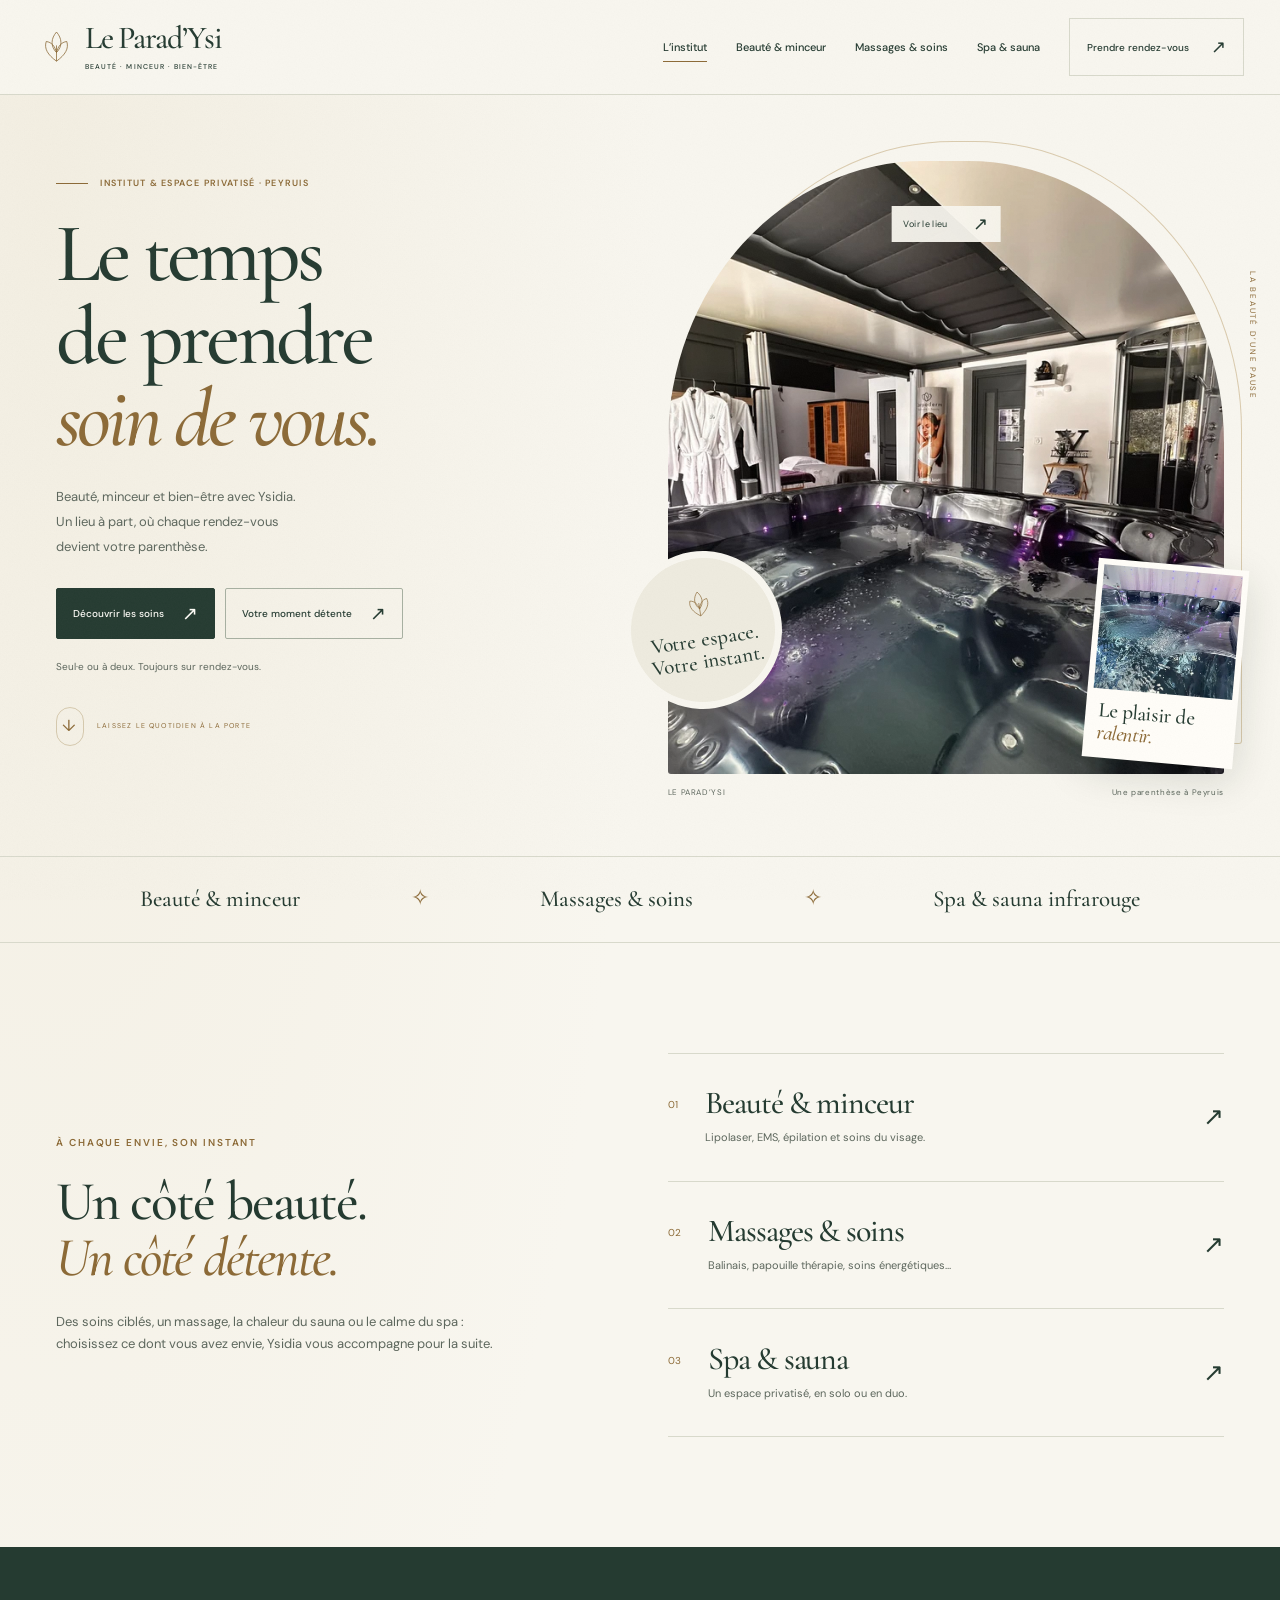
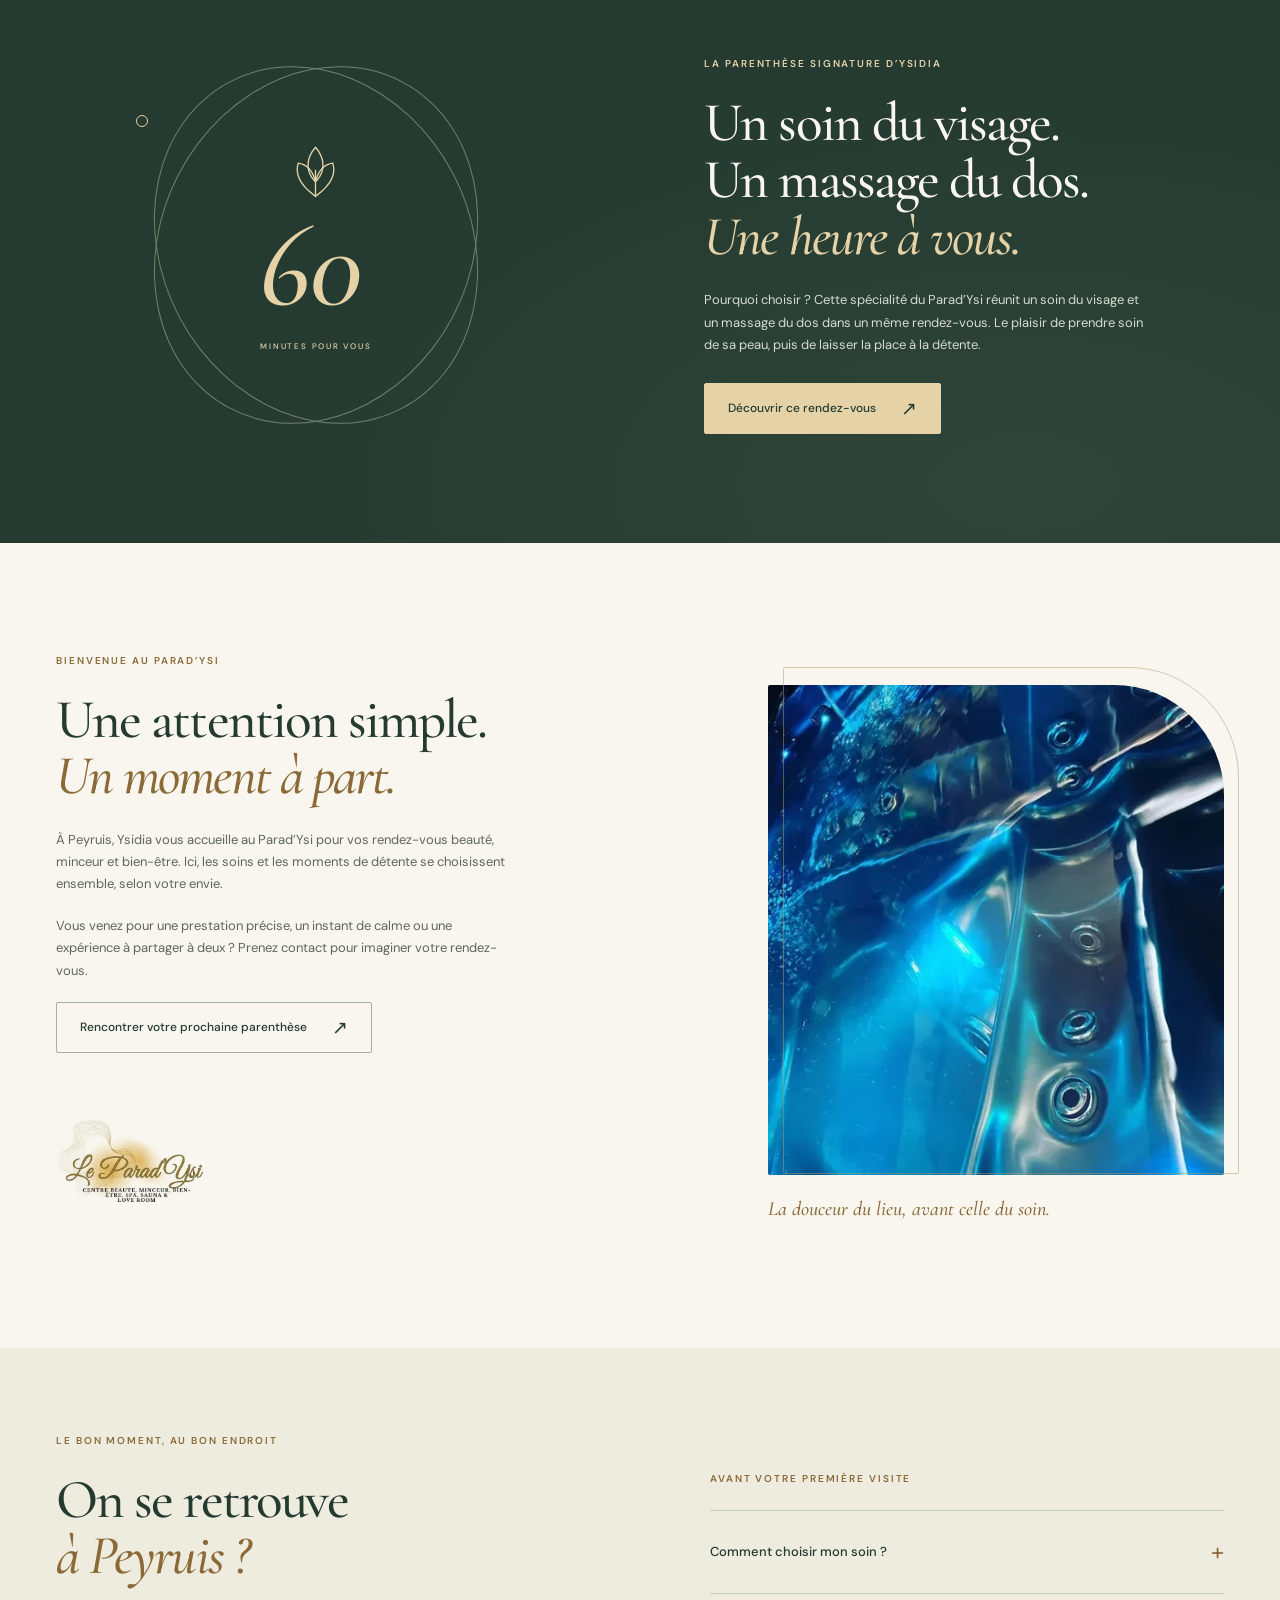
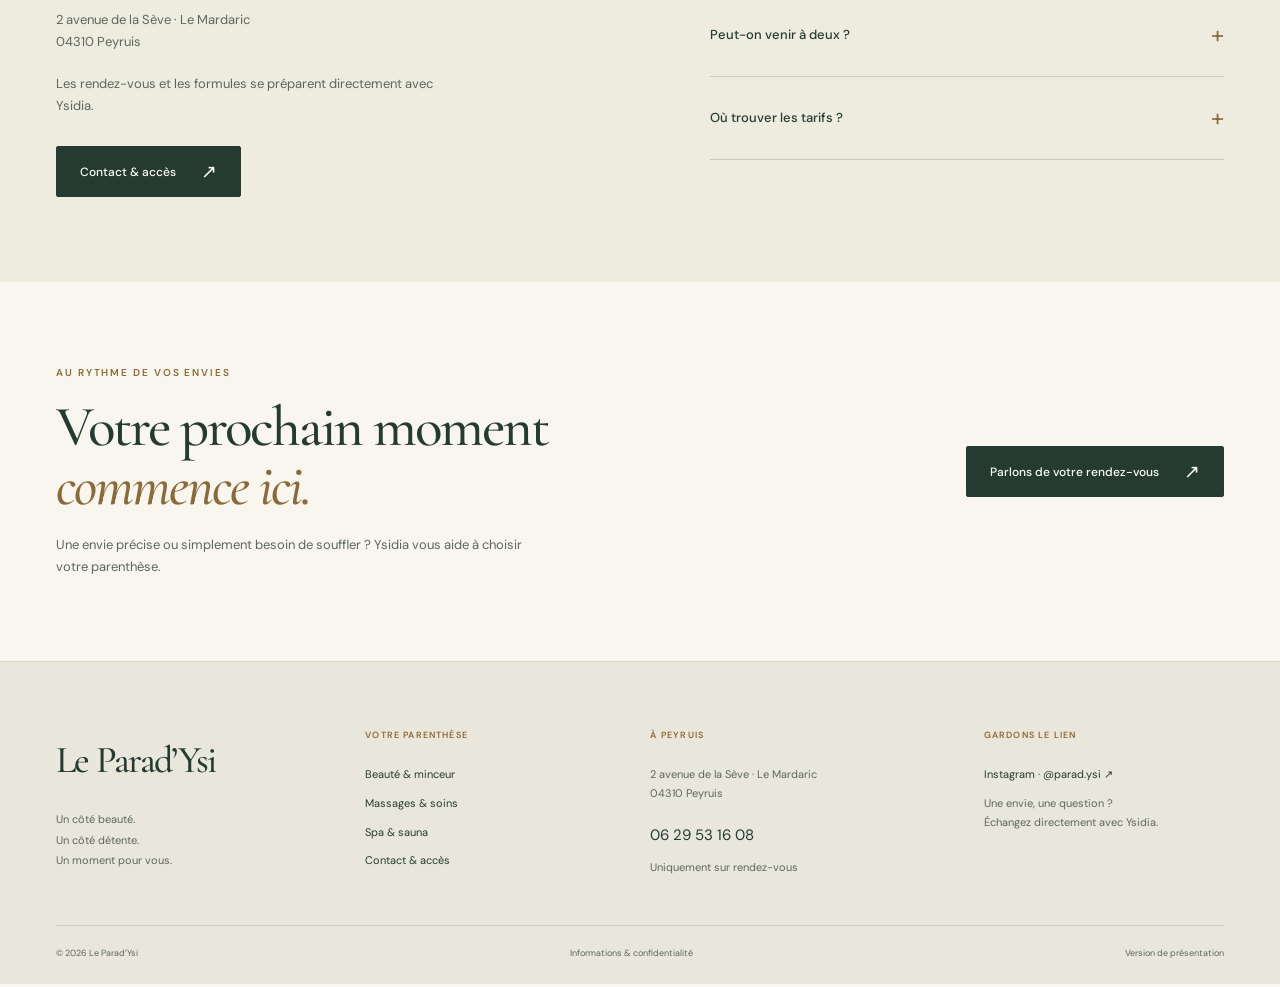
==== index.html @ 32ce7bab "Create Le ParadYsi website with responsive care pages and local SMS contact" ====
<!doctype html>
<html lang="fr"><head><meta charset="utf-8"><meta name="viewport" content="width=device-width, initial-scale=1"><meta name="robots" content="noindex,nofollow"><meta name="referrer" content="strict-origin-when-cross-origin"><meta name="theme-color" content="#253b31"><meta http-equiv="Content-Security-Policy" content="default-src 'self'; script-src 'self'; style-src 'self'; img-src 'self' data:; font-src 'self'; connect-src 'none'; object-src 'none'; base-uri 'self'; form-action 'none'"><title>Le Parad’Ysi · Beauté, minceur &amp; bien-être à Peyruis</title><meta name="description" content="Découvrez Le Parad’Ysi avec Ysidia : soins minceur, épilation, massages, spa privatisé et sauna infrarouge à Peyruis. Sur rendez-vous."><link rel="canonical" href="https://propulsite1179.github.io/le-paradysi/"><meta property="og:type" content="website"><meta property="og:locale" content="fr_FR"><meta property="og:site_name" content="Le Parad’Ysi"><meta property="og:title" content="Le Parad’Ysi · Beauté, minceur &amp; bien-être à Peyruis"><meta property="og:description" content="Découvrez Le Parad’Ysi avec Ysidia : soins minceur, épilation, massages, spa privatisé et sauna infrarouge à Peyruis. Sur rendez-vous."><meta property="og:url" content="https://propulsite1179.github.io/le-paradysi/"><meta property="og:image" content="https://propulsite1179.github.io/le-paradysi/assets/espace.webp"><meta property="og:image:alt" content="L’espace spa du Parad’Ysi à Peyruis"><meta name="twitter:card" content="summary_large_image"><link rel="icon" href="assets/favicon.svg" type="image/svg+xml"><link rel="apple-touch-icon" href="assets/icon.png"><link rel="preload" href="assets/espace.webp" as="image" fetchpriority="high"><link rel="stylesheet" href="assets/fonts.css"><link rel="stylesheet" href="assets/site.css"><script src="assets/site.js" defer></script></head><body><a class="skip-link" href="#contenu">Aller au contenu</a>
    <header class="site-header"><div class="header-inner"><a class="brand" href="index.html" aria-label="Le Parad’Ysi, accueil"><svg viewBox="0 0 52 52" fill="none" aria-hidden="true"><path d="M26 44C15 36 10 28 13 19c7 1 11 6 13 14 2-8 6-13 13-14 3 9-2 17-13 25Z" stroke="currentColor"/><path d="M26 33C18 25 19 15 26 7c7 8 8 18 0 26Z" stroke="currentColor"/><path d="M26 44V24" stroke="currentColor"/></svg><span>Le Parad’Ysi<small>BEAUTÉ · MINCEUR · BIEN-ÊTRE</small></span></a>
    <button class="menu-toggle" type="button" aria-expanded="false" aria-controls="navigation"><span class="menu-label">Menu</span><span class="menu-lines" aria-hidden="true"></span></button>
    <nav id="navigation" class="navigation" aria-label="Navigation principale"><a href="index.html" aria-current=page>L’institut</a><a href="beaute-minceur.html">Beauté & minceur</a><a href="massages.html">Massages & soins</a><a href="spa-sauna.html">Spa & sauna</a><a class="nav-contact" href="contact.html">Prendre rendez-vous <span aria-hidden="true">↗</span></a></nav></div></header><main id="contenu">
<section class="hero container"><div class="hero-copy"><p class="eyebrow"><span class="small-line"></span> INSTITUT & ESPACE PRIVATISÉ · PEYRUIS</p><h1>Le temps<br>de prendre<br><em>soin de vous.</em></h1><p>Beauté, minceur et bien-être avec Ysidia.<br>Un lieu à part, où chaque rendez-vous<br>devient votre parenthèse.</p><div class="hero-actions"><a class="button" href="beaute-minceur.html">Découvrir les soins<span aria-hidden="true">↗</span></a><a class="button button-outline" href="spa-sauna.html">Votre moment détente<span aria-hidden="true">↗</span></a></div><p class="hero-footnote">Seul·e ou à deux. Toujours sur rendez-vous.</p><a class="scroll-invitation" href="#vos-envies"><span aria-hidden="true">↓</span> LAISSEZ LE QUOTIDIEN À LA PORTE</a></div><div class="hero-visual"><button class="image-zoom" type="button" data-image="assets/espace.webp" data-caption="L’espace spa privatisé du Parad’Ysi, à Peyruis" aria-label="Agrandir : L’espace spa privatisé du Parad’Ysi, à Peyruis"><img src="assets/espace.webp" width="960" height="720" alt="L’espace spa privatisé du Parad’Ysi, à Peyruis" class="" fetchpriority=high decoding="async"><span class="zoom-label">Voir le lieu <span aria-hidden="true">↗</span></span></button><div class="hero-stamp"><svg viewBox="0 0 52 52" fill="none" aria-hidden="true"><path d="M26 44C15 36 10 28 13 19c7 1 11 6 13 14 2-8 6-13 13-14 3 9-2 17-13 25Z" stroke="currentColor"/><path d="M26 33C18 25 19 15 26 7c7 8 8 18 0 26Z" stroke="currentColor"/><path d="M26 44V24" stroke="currentColor"/></svg><span>Votre espace.<br>Votre instant.</span></div><div class="hero-detail"><img src="assets/spa.webp" width="640" height="480" alt="Un détail de l’eau du spa" class="" loading=lazy decoding="async"><span>Le plaisir de<br><em>ralentir.</em></span></div><span class="hero-side-note">LA BEAUTÉ D’UNE PAUSE</span><div class="image-caption"><span>LE PARAD’YSI</span><span>Une parenthèse à Peyruis</span></div></div></section>
<div class="ritual-strip"><div class="container"><span>Beauté & minceur</span><span aria-hidden="true">✧</span><span>Massages & soins</span><span aria-hidden="true">✧</span><span>Spa & sauna infrarouge</span></div></div>
<section id="vos-envies" class="section container worlds"><div class="section-heading"><p class="eyebrow">À CHAQUE ENVIE, SON INSTANT</p><h2>Un côté beauté.<br><em>Un côté détente.</em></h2><p>Des soins ciblés, un massage, la chaleur du sauna ou le calme du spa : choisissez ce dont vous avez envie, Ysidia vous accompagne pour la suite.</p></div><div class="world-list"><a class="world" href="beaute-minceur.html"><span class="world-number">01</span><div><h3>Beauté & minceur</h3><p>Lipolaser, EMS, épilation et soins du visage.</p></div><span aria-hidden="true">↗</span></a><a class="world" href="massages.html"><span class="world-number">02</span><div><h3>Massages & soins</h3><p>Balinais, papouille thérapie, soins énergétiques…</p></div><span aria-hidden="true">↗</span></a><a class="world" href="spa-sauna.html"><span class="world-number">03</span><div><h3>Spa & sauna</h3><p>Un espace privatisé, en solo ou en duo.</p></div><span aria-hidden="true">↗</span></a></div></section>
<section class="signature"><div class="container signature-grid"><div class="signature-art"><span class="orbital orbital-one"></span><span class="orbital orbital-two"></span><svg viewBox="0 0 52 52" fill="none" aria-hidden="true"><path d="M26 44C15 36 10 28 13 19c7 1 11 6 13 14 2-8 6-13 13-14 3 9-2 17-13 25Z" stroke="currentColor"/><path d="M26 33C18 25 19 15 26 7c7 8 8 18 0 26Z" stroke="currentColor"/><path d="M26 44V24" stroke="currentColor"/></svg><span class="signature-time">60<small>MINUTES POUR VOUS</small></span></div><div class="signature-copy"><p class="eyebrow">LA PARENTHÈSE SIGNATURE D’YSIDIA</p><h2>Un soin du visage.<br>Un massage du dos.<br><em>Une heure à vous.</em></h2><p>Pourquoi choisir ? Cette spécialité du Parad’Ysi réunit un soin du visage et un massage du dos dans un même rendez-vous. Le plaisir de prendre soin de sa peau, puis de laisser la place à la détente.</p><a class="button" href="contact.html?soin=Soin%20visage%20et%20massage%20du%20dos%20%C2%B7%201%20h">Découvrir ce rendez-vous<span aria-hidden="true">↗</span></a></div></div></section>
<section id="ysidia" class="section container about-grid"><div class="about-copy"><p class="eyebrow">BIENVENUE AU PARAD’YSI</p><h2>Une attention simple.<br><em>Un moment à part.</em></h2><p>À Peyruis, Ysidia vous accueille au Parad’Ysi pour vos rendez-vous beauté, minceur et bien-être. Ici, les soins et les moments de détente se choisissent ensemble, selon votre envie.</p><p>Vous venez pour une prestation précise, un instant de calme ou une expérience à partager à deux ? Prenez contact pour imaginer votre rendez-vous.</p><a class="button button-outline" href="contact.html">Rencontrer votre prochaine parenthèse<span aria-hidden="true">↗</span></a><img src="assets/logo.webp" width="480" height="480" alt="Logo officiel Le Parad’Ysi, centre beauté, minceur et bien-être" class="official-logo" loading=lazy decoding="async"></div><figure class="portrait-photo"><img src="assets/ambiance.webp" width="480" height="600" alt="Les lumières douces de l’espace spa du Parad’Ysi" class="" loading=lazy decoding="async"><figcaption>La douceur du lieu, avant celle du soin.</figcaption></figure></section>
<section class="visit-section"><div class="container visit-grid"><div><p class="eyebrow">LE BON MOMENT, AU BON ENDROIT</p><h2>On se retrouve<br><em>à Peyruis ?</em></h2><p>2 avenue de la Sève · Le Mardaric<br>04310 Peyruis</p><p>Les rendez-vous et les formules se préparent directement avec Ysidia.</p><a class="button" href="contact.html">Contact & accès<span aria-hidden="true">↗</span></a></div><div><p class="eyebrow">AVANT VOTRE PREMIÈRE VISITE</p><div class="faq"><details><summary>Comment choisir mon soin ?<span aria-hidden="true">+</span></summary><div class="faq-answer"><p>Parlez de votre envie à Ysidia. Elle vous présente les prestations et leurs modalités avant de fixer votre rendez-vous.</p></div></details><details><summary>Peut-on venir à deux ?<span aria-hidden="true">+</span></summary><div class="faq-answer"><p>Oui, les massages en duo et l’espace spa/sauna font partie des possibilités. Les formules et disponibilités sont à préciser au moment de votre demande.</p></div></details><details><summary>Où trouver les tarifs ?<span aria-hidden="true">+</span></summary><div class="faq-answer"><p>Les tarifs dépendent du soin, de sa durée et de la formule choisie. Demandez le détail et le montant à Ysidia avant de confirmer votre rendez-vous.</p></div></details></div></div></div></section>
<section class="closing"><div class="container closing-inner"><div><p class="eyebrow">AU RYTHME DE VOS ENVIES</p><h2>Votre prochain moment<br><em>commence ici.</em></h2><p>Une envie précise ou simplement besoin de souffler ? Ysidia vous aide à choisir votre parenthèse.</p></div><a class="button" href="contact.html?soin=Une%20premi%C3%A8re%20visite">Parlons de votre rendez-vous<span aria-hidden="true">↗</span></a></div></section>
</main><footer class="site-footer"><div class="container footer-grid"><div class="footer-brand"><a class="wordmark" href="index.html">Le Parad’Ysi</a><p>Un côté beauté.<br>Un côté détente.<br>Un moment pour vous.</p></div><div><p class="footer-title">Votre parenthèse</p><a href="beaute-minceur.html">Beauté & minceur</a><a href="massages.html">Massages & soins</a><a href="spa-sauna.html">Spa & sauna</a><a href="contact.html">Contact & accès</a></div><div><p class="footer-title">À Peyruis</p><p>2 avenue de la Sève · Le Mardaric<br>04310 Peyruis</p><a href="tel:+33629531608" class="footer-phone">06 29 53 16 08</a><p>Uniquement sur rendez-vous</p></div><div><p class="footer-title">Gardons le lien</p><a href="https://www.instagram.com/parad.ysi/" target="_blank" rel="noopener noreferrer">Instagram · @parad.ysi <span aria-hidden="true">↗</span></a><p>Une envie, une question ?<br>Échangez directement avec Ysidia.</p></div></div><div class="container footer-bottom"><span>© 2026 Le Parad’Ysi</span><a href="informations.html">Informations & confidentialité</a><span>Version de présentation</span></div></footer>
    <a class="mobile-contact" href="contact.html">Demander un rendez-vous <span aria-hidden="true">↗</span></a><dialog class="photo-dialog" aria-labelledby="photo-caption"><button class="photo-close" type="button" aria-label="Fermer la photographie">Fermer <span aria-hidden="true">×</span></button><figure><img id="photo-full" src="assets/espace.webp" width="960" height="720" alt="L’espace du Parad’Ysi" class="" loading=lazy decoding="async"><figcaption id="photo-caption"></figcaption></figure></dialog></body></html>
---- assets/fonts.css ----
@font-face {
  font-family: 'Cormorant Garamond';
  font-style: italic;
  font-weight: 500;
  font-display: swap;
  src: url(./fonts/cormorant-1.woff2) format('woff2');
  unicode-range: U+0000-00FF, U+0131, U+0152-0153, U+02BB-02BC, U+02C6, U+02DA, U+02DC, U+0304, U+0308, U+0329, U+2000-206F, U+20AC, U+2122, U+2191, U+2193, U+2212, U+2215, U+FEFF, U+FFFD;
}
@font-face {
  font-family: 'Cormorant Garamond';
  font-style: italic;
  font-weight: 600;
  font-display: swap;
  src: url(./fonts/cormorant-1.woff2) format('woff2');
  unicode-range: U+0000-00FF, U+0131, U+0152-0153, U+02BB-02BC, U+02C6, U+02DA, U+02DC, U+0304, U+0308, U+0329, U+2000-206F, U+20AC, U+2122, U+2191, U+2193, U+2212, U+2215, U+FEFF, U+FFFD;
}
@font-face {
  font-family: 'Cormorant Garamond';
  font-style: normal;
  font-weight: 500;
  font-display: swap;
  src: url(./fonts/cormorant-2.woff2) format('woff2');
  unicode-range: U+0000-00FF, U+0131, U+0152-0153, U+02BB-02BC, U+02C6, U+02DA, U+02DC, U+0304, U+0308, U+0329, U+2000-206F, U+20AC, U+2122, U+2191, U+2193, U+2212, U+2215, U+FEFF, U+FFFD;
}
@font-face {
  font-family: 'Cormorant Garamond';
  font-style: normal;
  font-weight: 600;
  font-display: swap;
  src: url(./fonts/cormorant-2.woff2) format('woff2');
  unicode-range: U+0000-00FF, U+0131, U+0152-0153, U+02BB-02BC, U+02C6, U+02DA, U+02DC, U+0304, U+0308, U+0329, U+2000-206F, U+20AC, U+2122, U+2191, U+2193, U+2212, U+2215, U+FEFF, U+FFFD;
}
@font-face {
  font-family: 'DM Sans';
  font-style: normal;
  font-weight: 400;
  font-display: swap;
  src: url(./fonts/sans-1.woff2) format('woff2');
  unicode-range: U+0000-00FF, U+0131, U+0152-0153, U+02BB-02BC, U+02C6, U+02DA, U+02DC, U+0304, U+0308, U+0329, U+2000-206F, U+20AC, U+2122, U+2191, U+2193, U+2212, U+2215, U+FEFF, U+FFFD;
}
@font-face {
  font-family: 'DM Sans';
  font-style: normal;
  font-weight: 500;
  font-display: swap;
  src: url(./fonts/sans-1.woff2) format('woff2');
  unicode-range: U+0000-00FF, U+0131, U+0152-0153, U+02BB-02BC, U+02C6, U+02DA, U+02DC, U+0304, U+0308, U+0329, U+2000-206F, U+20AC, U+2122, U+2191, U+2193, U+2212, U+2215, U+FEFF, U+FFFD;
}
@font-face {
  font-family: 'DM Sans';
  font-style: normal;
  font-weight: 600;
  font-display: swap;
  src: url(./fonts/sans-1.woff2) format('woff2');
  unicode-range: U+0000-00FF, U+0131, U+0152-0153, U+02BB-02BC, U+02C6, U+02DA, U+02DC, U+0304, U+0308, U+0329, U+2000-206F, U+20AC, U+2122, U+2191, U+2193, U+2212, U+2215, U+FEFF, U+FFFD;
}
@font-face {
  font-family: 'DM Sans';
  font-style: normal;
  font-weight: 700;
  font-display: swap;
  src: url(./fonts/sans-1.woff2) format('woff2');
  unicode-range: U+0000-00FF, U+0131, U+0152-0153, U+02BB-02BC, U+02C6, U+02DA, U+02DC, U+0304, U+0308, U+0329, U+2000-206F, U+20AC, U+2122, U+2191, U+2193, U+2212, U+2215, U+FEFF, U+FFFD;
}
---- assets/site.css ----
:root{--paper:#f8f6ef;--cream:#eeebdf;--white:#fffdf8;--ink:#253b31;--muted:#5d675d;--gold:#8c6a37;--pale-gold:#e5d2a7;--line:#d8d9cb;--serif:'Cormorant Garamond',Georgia,serif;--sans:'DM Sans',Arial,sans-serif}
*,*::before,*::after{box-sizing:border-box}html{scroll-behavior:smooth;scroll-padding-top:108px}body{margin:0;background:var(--paper);color:var(--ink);font-family:var(--sans);font-size:15px;line-height:1.7;-webkit-font-smoothing:antialiased}body,button,input,select,textarea{font-family:var(--sans)}a{color:inherit;text-decoration:none}button,a,input,textarea,select,summary{-webkit-tap-highlight-color:transparent}button,input,select,textarea{font-size:16px}button{cursor:pointer}button:disabled{cursor:default}img{display:block;max-width:100%;height:auto}figure{margin:0}h1,h2,h3,p{margin-top:0}h1,h2,h3{font-family:var(--serif);font-weight:500;line-height:1.03;letter-spacing:-.035em}h1{font-size:clamp(58px,6.4vw,94px);margin-bottom:28px}h2{font-size:clamp(42px,4.3vw,64px);margin-bottom:24px}h3{font-size:34px;margin-bottom:14px}h1 em,h2 em{font-weight:500;color:var(--gold)}p{margin-bottom:20px}p:last-child{margin-bottom:0}em{font-family:var(--serif)}svg{display:block}button{border:0}a:focus-visible,button:focus-visible,summary:focus-visible,input:focus-visible,select:focus-visible,textarea:focus-visible{outline:3px solid var(--gold);outline-offset:5px}::selection{background:var(--pale-gold);color:var(--ink)}[hidden]{display:none!important}.container{max-width:1280px;width:calc(100% - 112px);margin-inline:auto}.section{padding-block:110px}.eyebrow{font-size:10px;font-weight:600;letter-spacing:.19em;line-height:1.6;margin-bottom:23px;color:var(--gold)}.button{display:inline-flex;justify-content:center;align-items:center;gap:25px;min-height:51px;padding:14px 23px;background:var(--ink);border:1px solid var(--ink);color:var(--white);font:500 12px/1.5 var(--sans);border-radius:2px;transition:background .2s,color .2s,transform .2s}.button>span{font-size:19px;line-height:1}.button:hover{background:#3c5547;transform:translateY(-2px)}.button-outline{background:transparent;color:var(--ink);border-color:#a7b0a1}.button-outline:hover{background:var(--ink);color:var(--white)}.text-link{display:inline-flex;align-items:center;gap:22px;font-size:12px;font-weight:600;padding-block:9px;border-bottom:1px solid var(--gold);line-height:1.4}.text-link span{font-size:20px}.text-link:hover{color:var(--gold)}.small-line{display:inline-block;width:32px;height:1px;background:var(--gold);vertical-align:middle;margin-right:9px}.skip-link{position:fixed;left:20px;top:-90px;background:var(--ink);color:white;z-index:100;padding:15px 20px}.skip-link:focus{top:15px}.site-header{position:sticky;top:0;z-index:50;background:rgba(248,246,239,.97);border-bottom:1px solid var(--line)}.header-inner{max-width:1440px;width:calc(100% - 72px);margin:auto;min-height:94px;display:flex;align-items:center;justify-content:space-between;gap:22px}.brand{display:flex;align-items:center;gap:8px;flex-shrink:0}.brand>svg{width:41px;height:48px;color:var(--gold)}.brand>span{font-family:var(--serif);font-size:32px;line-height:1.1;letter-spacing:-.04em}.brand small{display:block;font:500 7px/1.8 var(--sans);letter-spacing:.15em;margin-top:6px}.navigation{display:flex;align-items:center;gap:29px;font-size:11px;font-weight:500}.navigation>a{padding-block:13px;white-space:nowrap}.navigation>a:not(.nav-contact){position:relative}.navigation>a[aria-current=page]:not(.nav-contact)::after{position:absolute;content:'';bottom:7px;left:0;width:100%;height:1px;background:var(--gold)}.navigation>a:hover{color:var(--gold)}.navigation .nav-contact{display:flex;align-items:center;gap:22px;border:1px solid var(--line);padding:13px 17px;font-size:10px}.nav-contact span{font-size:18px}.menu-toggle{display:none}.hero{display:grid;grid-template-columns:1fr 1.05fr;gap:7%;align-items:center;padding-top:66px;padding-bottom:63px}.hero-copy{padding-block:15px 28px}.hero h1{font-size:clamp(64px,6.5vw,96px);line-height:.99;letter-spacing:-.045em;margin-bottom:25px}.hero-copy>p:not(.eyebrow){color:var(--muted);font-size:13px;line-height:1.9}.hero .eyebrow{font-size:9px;letter-spacing:.14em;white-space:nowrap}.hero-actions{display:flex;gap:10px;margin-top:28px;flex-wrap:wrap}.hero-actions .button{font-size:10px;padding-inline:16px;gap:18px}.hero-copy .hero-footnote{font-size:10px!important;margin-top:18px;color:var(--muted)}.hero-visual{position:relative;align-self:stretch;min-height:530px}.hero-visual>img{width:100%;height:100%;max-height:620px;object-fit:cover;object-position:50% 50%;border-radius:46% 46% 3px 3px}.hero-stamp{position:absolute;bottom:72px;left:-37px;width:144px;height:144px;border-radius:50%;display:flex;flex-direction:column;justify-content:center;align-items:center;background:var(--cream);color:var(--ink);box-shadow:0 0 0 7px var(--paper);font-family:var(--serif);text-align:center;line-height:1.05;font-size:21px;transform:rotate(-9deg)}.hero-stamp svg{width:34px;height:34px;color:var(--gold);margin-bottom:8px}.image-caption{display:flex;justify-content:space-between;font-size:8px;margin-top:12px;color:var(--muted);letter-spacing:.08em}.ritual-strip{border-top:1px solid var(--line);border-bottom:1px solid var(--line);padding-block:23px}.ritual-strip>.container{display:flex;align-items:center;justify-content:space-between;gap:15px;max-width:1000px;font-family:var(--serif);font-size:23px}.ritual-strip span[aria-hidden]{color:var(--gold);font-size:22px}.worlds{display:grid;grid-template-columns:.85fr 1fr;gap:12%;align-items:center}.section-heading>p:not(.eyebrow){max-width:440px;font-size:13px;color:var(--muted)}.world{display:flex;align-items:center;gap:27px;padding:34px 0;border-top:1px solid var(--line)}.world:last-child{border-bottom:1px solid var(--line)}.world-number{font-size:10px;align-self:flex-start;color:var(--gold);padding-top:9px}.world h3{font-size:32px;margin:0 0 8px}.world p{font-size:11px;color:var(--muted)}.world>span:last-child{margin-left:auto;font-size:25px;transition:transform .2s}.world:hover>span:last-child{transform:translate(3px,-3px)}.world:hover h3{color:var(--gold)}.signature{background:var(--ink);color:var(--paper);overflow:hidden}.signature-grid{display:grid;grid-template-columns:1fr 1fr;gap:11%;align-items:center;padding-block:85px}.signature-copy{padding-block:24px}.signature .eyebrow{color:var(--pale-gold)}.signature h2 em{color:var(--pale-gold)}.signature p:not(.eyebrow){font-size:13px;color:#d5dbd1;max-width:440px}.signature .button{background:var(--pale-gold);border-color:var(--pale-gold);color:var(--ink);margin-top:7px}.signature .button:hover{background:var(--paper)}.signature-art{position:relative;min-height:370px;display:flex;flex-direction:column;justify-content:center;align-items:center;color:var(--pale-gold)}.signature-art>svg{height:69px;width:69px;z-index:1}.signature-time{font-family:var(--serif);font-size:119px;line-height:1;z-index:1}.signature-time small{display:block;font:500 8px/1.5 var(--sans);letter-spacing:.22em;text-align:center;margin-top:14px}.orbital{position:absolute;border:1px solid #72816b;width:310px;height:370px;border-radius:50%;transform:rotate(-28deg)}.orbital-two{transform:rotate(28deg)}.about-grid{display:grid;grid-template-columns:1fr .85fr;gap:15%;align-items:center}.about-copy>p:not(.eyebrow){color:var(--muted);font-size:13px;max-width:460px}.official-logo{width:155px;mix-blend-mode:multiply;margin-top:30px}.portrait-photo{padding-top:20px}.portrait-photo>img{width:100%;height:490px;object-fit:cover;object-position:50% 50%;border-radius:2px 110px 2px 2px}.portrait-photo figcaption{font-family:var(--serif);font-style:italic;font-size:20px;margin-top:17px;color:var(--gold)}.visit-section{background:var(--cream);padding-block:85px}.visit-grid{display:grid;grid-template-columns:1fr 1fr;gap:12%;align-items:center}.visit-grid>div>p:not(.eyebrow){font-size:13px;max-width:400px;color:var(--muted)}.visit-grid .button{margin-top:9px}.faq details{border-top:1px solid #c5c9b9}.faq details:last-child{border-bottom:1px solid #c5c9b9}.faq summary{cursor:pointer;list-style:none;display:flex;gap:25px;justify-content:space-between;align-items:center;padding-block:23px;font-size:13px;font-weight:500;line-height:1.5}.faq summary::-webkit-details-marker{display:none}.faq summary>span{font-size:24px;font-weight:400;color:var(--gold)}.faq details[open] summary>span{transform:rotate(45deg)}.faq-answer{padding:0 32px 24px 0;color:var(--muted);font-size:13px;line-height:1.8}.closing{padding-block:83px}.closing-inner{display:flex;align-items:center;justify-content:space-between;gap:55px}.closing .eyebrow{margin-bottom:17px}.closing h2{font-size:57px;margin-bottom:18px}.closing p:not(.eyebrow){font-size:13px;color:var(--muted);max-width:470px}.closing .button{flex-shrink:0}.site-footer{background:#e9e7dc;border-top:1px solid var(--line);padding:66px 0 23px}.footer-grid{display:grid;grid-template-columns:1.1fr 1fr 1.2fr 1fr;gap:45px}.wordmark{font-family:var(--serif);font-size:38px;letter-spacing:-.045em}.footer-brand p{margin-top:16px;font-size:12px;color:var(--muted);line-height:1.9}.footer-title{font-size:9px;font-weight:600;letter-spacing:.13em;text-transform:uppercase;margin-bottom:22px!important;color:var(--gold)}.footer-grid>div>a:not(.wordmark){display:block;font-size:11px;margin-bottom:10px}.footer-grid>div>p:not(.footer-title){font-size:11px;color:var(--muted)}.footer-grid a:hover{text-decoration:underline;text-underline-offset:4px}.footer-grid .footer-phone{font-size:15px!important}.footer-bottom{border-top:1px solid #cbd0bf;display:flex;align-items:center;justify-content:space-between;gap:24px;padding-top:20px;margin-top:45px;font-size:9px;color:var(--muted)}.mobile-contact{display:none}.page-intro{padding-top:80px;padding-bottom:65px;position:relative;overflow:hidden}.page-intro h1{font-size:clamp(64px,6.8vw,96px);max-width:850px}.intro-lead{max-width:590px;font-size:14px;color:var(--muted);line-height:1.9}.page-number{position:absolute;right:2px;top:55px;font-family:var(--serif);font-size:210px;line-height:1;color:#e7e5d9;z-index:-1}.catalog-section{display:grid;grid-template-columns:.65fr 1.4fr;gap:12%;padding-bottom:100px}.catalog-aside{padding-top:35px;align-self:start}.catalog-aside h2{font-size:43px}.catalog-aside>p:not(.eyebrow){font-size:12px;color:var(--muted)}.quiet-note{margin-top:55px;padding:30px;border:1px solid var(--line);background:var(--cream)}.quiet-note svg{width:48px;height:48px;color:var(--gold);margin-bottom:17px}.quiet-note p{font-family:var(--serif);font-size:25px;line-height:1.2}.treatment{display:grid;grid-template-columns:22px 1fr;gap:18px;border-top:1px solid var(--line);padding-block:30px}.treatment:last-child{border-bottom:1px solid var(--line)}.treatment-number{font-size:10px;color:var(--gold);padding-top:4px}.treatment .eyebrow{font-size:9px;margin-bottom:12px}.treatment h3{font-size:36px;margin-bottom:17px}.treatment p:not(.eyebrow){font-size:13px;color:var(--muted);max-width:580px}.treatment .text-link{grid-column:2;justify-self:start;padding-top:0;font-size:11px;gap:30px}.information-band{padding:48px 55px;margin-bottom:25px;background:var(--cream);border-left:2px solid var(--gold)}.information-band h2{font-size:42px}.information-band p:not(.eyebrow){max-width:690px;font-size:13px;color:var(--muted)}.massage-highlights{display:grid;grid-template-columns:1fr 1fr;gap:22px}.massage-feature{position:relative;padding:50px;background:var(--ink);color:var(--paper);overflow:hidden;min-height:410px}.massage-feature .eyebrow{color:var(--pale-gold);position:relative}.massage-feature h2 em{color:var(--pale-gold)}.massage-feature>p:not(.eyebrow){max-width:340px;font-size:13px;color:#e0e4da;position:relative}.massage-feature .button-outline{border-color:#a6b19a;color:var(--paper);margin-top:13px;position:relative}.massage-feature .button-outline:hover{background:var(--paper);color:var(--ink)}.feature-mark{position:absolute;right:18px;top:8px;font-family:var(--serif);font-style:italic;font-size:220px;line-height:1;color:#3c5142;pointer-events:none}.massage-feature-light{background:#e9e4d3;color:var(--ink)}.massage-feature-light .eyebrow{color:var(--gold)}.massage-feature-light h2 em{color:var(--gold)}.massage-feature-light>p:not(.eyebrow){color:var(--muted)}.massage-feature-light .button-outline{color:var(--ink);border-color:#9c9f8c}.massage-feature-light .button-outline:hover{background:var(--ink);color:var(--paper)}.massage-feature-light .feature-mark{color:#ddd7c4}.signature-mini{display:grid;grid-template-columns:1.1fr 1fr;gap:10%;align-items:center}.signature-mini>div>p:not(.eyebrow){font-size:13px;color:var(--muted)}.signature-mini h2{font-size:51px;margin-bottom:0}.muted-section{background:var(--cream)}.section-heading.wide{margin-bottom:50px}.wellness-grid{display:grid;grid-template-columns:1fr 1fr;gap:11%}.wellness-grid>div{border-top:1px solid #c6cabd;padding-top:35px}.wellness-grid h3{font-size:36px}.wellness-grid p{font-size:13px;color:var(--muted)}.simple-details summary{cursor:pointer;font-size:12px;border-bottom:1px solid var(--line);padding-block:10px}.simple-details p{margin-top:14px}.fine-print{font-size:10px!important;color:var(--muted);line-height:1.8}.wellness-grid .fine-print{margin-top:18px}.duo-section{display:grid;grid-template-columns:1fr 1fr;gap:11%;align-items:center;border-bottom:1px solid var(--line)}.duo-mark{font-family:var(--serif);font-style:italic;font-size:280px;line-height:1;text-align:center;color:#c8c6ad}.duo-section>div>p:not(.eyebrow){font-size:13px;color:var(--muted);max-width:450px}.panorama>img{width:100%;height:480px;object-fit:cover;object-position:50% 55%;border-radius:2px 100px 2px 2px}.panorama figcaption{padding-top:13px;color:var(--muted);font-size:10px;letter-spacing:.06em}.spa-editorial{display:grid;grid-template-columns:1fr 1fr;gap:11%;align-items:center}.spa-editorial>div>p:not(.eyebrow){font-size:13px;color:var(--muted)}.spa-gallery{display:grid;grid-template-columns:1.25fr .7fr;gap:50px;align-items:center}.spa-gallery figure>img{height:410px;width:100%;object-fit:cover;border-radius:2px}.spa-gallery figure:nth-child(2)>img{height:440px;border-radius:130px 130px 2px 2px}.spa-gallery figcaption{font-family:var(--serif);font-size:20px;font-style:italic;color:var(--gold);margin-top:14px}.formula-section{display:grid;grid-template-columns:.9fr 1.1fr;gap:12%;align-items:start}.formula-list article{display:grid;grid-template-columns:25px 1fr;column-gap:22px;border-top:1px solid var(--line);padding-top:23px;margin-bottom:27px}.formula-list article>span{font-size:10px;color:var(--gold);padding-top:6px}.formula-list h3{font-size:30px;margin-bottom:12px}.formula-list p{grid-column:2;font-size:12px;color:var(--muted)}.faq-grid{display:grid;grid-template-columns:1fr 1fr;gap:12%;align-items:center}.contact-grid{display:grid;grid-template-columns:.8fr 1.05fr;gap:12%;padding-block:10px 100px}.contact-info{padding-top:30px}.contact-phone{display:inline-flex;gap:18px;align-items:center;font-family:var(--serif);font-size:41px;letter-spacing:-.035em;white-space:nowrap}.contact-phone>span{font-family:var(--sans);font-size:28px}.contact-info>p:not(.eyebrow){font-size:13px;color:var(--muted);margin-top:16px}.contact-place{border-top:1px solid var(--line);margin-top:40px;padding-top:35px}.contact-place h2{font-size:44px}.contact-place address{font-size:14px;font-style:normal;margin-bottom:20px;color:var(--muted)}.social-link{display:flex;gap:14px;flex-wrap:wrap;font-size:12px;margin-top:35px;align-items:center}.social-link>span{margin-left:auto;font-size:22px}.contact-info>.fine-print{margin-top:30px!important;max-width:320px}.request-panel{padding:40px 45px;background:var(--cream)}.request-panel h2{font-size:51px;margin-bottom:22px}.request-panel>p:not(.eyebrow){font-size:12px;color:var(--muted)}.request-panel .eyebrow{font-size:9px}.form-field{margin-top:21px}.form-field label{display:block;font-size:11px;font-weight:600;margin-bottom:8px}.form-field input,.form-field select,.form-field textarea{display:block;width:100%;border:1px solid #b8bfad;background:var(--paper);border-radius:2px;min-height:48px;padding:12px;color:var(--ink);font-size:12px;line-height:1.6}.form-field textarea{resize:vertical;min-height:115px}.form-field input::placeholder,.form-field textarea::placeholder{color:#737a6e;opacity:1}.request-panel form>.button{width:100%;justify-content:space-between;margin-top:23px}.form-note{font-size:10px;color:var(--muted);line-height:1.8;margin-top:13px}.sms-result{margin-top:30px;padding-top:25px;border-top:1px solid #b8bfad;scroll-margin-top:120px}.sms-result h3{font-size:30px}.sms-result>p:not(.fine-print){font-size:13px;white-space:pre-wrap;overflow-wrap:anywhere}.sms-result .button{width:100%}.sms-result .fine-print{margin-top:15px}.gift-section{padding:55px;background:#ebe4d3;display:grid;grid-template-columns:.65fr 1.5fr;gap:45px;align-items:center;margin-bottom:100px}.gift-section>div:first-child{display:flex;align-items:center;justify-content:center}.gift-section svg{width:140px;height:140px;color:var(--gold)}.gift-section h2{font-size:48px}.gift-section p:not(.eyebrow){font-size:13px;color:var(--muted);max-width:600px}.legal-content{max-width:800px;padding-bottom:100px}.legal-content h2{font-size:32px;margin-top:42px;letter-spacing:-.025em}.legal-content p{font-size:13px;color:var(--muted)}.legal-content a{text-decoration:underline;text-underline-offset:3px}.not-found{padding-block:75px 100px}.not-found h1{font-size:65px}.not-found>p:not(.eyebrow):not(.error-number){max-width:500px;font-size:14px;color:var(--muted)}.error-number{font-family:var(--serif);font-size:90px;line-height:1;color:var(--gold);margin-bottom:20px}
@media(min-width:1500px){.hero-visual{min-height:610px}.hero{padding-block:78px}.hero-copy{padding-block:30px}.hero h1{font-size:105px}}
@media(max-width:1180px){.container{width:calc(100% - 80px)}.header-inner{width:calc(100% - 50px)}.navigation{gap:18px;font-size:10px}.navigation .nav-contact{padding-inline:12px;gap:10px}.brand>span{font-size:29px}.brand>svg{width:36px}.hero{gap:6%;padding-top:52px}.hero-visual{min-height:490px}.hero h1{font-size:79px}.hero .eyebrow{font-size:8px;letter-spacing:.11em}.hero-actions{max-width:360px}.hero-actions .button{font-size:10px;padding-inline:15px;gap:15px}.worlds{gap:8%}.contact-grid{gap:8%}.contact-phone{font-size:35px}.request-panel{padding:35px}.footer-grid{gap:30px}}
@media(max-width:1060px){.header-inner{min-height:82px;flex-wrap:wrap}.menu-toggle{display:flex;align-items:center;gap:12px;background:transparent;color:var(--ink);font-size:12px;padding:15px 0 15px 15px;min-width:80px;min-height:48px}.menu-lines{display:block;width:23px;height:12px;border-top:1px solid var(--ink);border-bottom:1px solid var(--ink)}.navigation{width:100%;flex-direction:column;align-items:stretch;gap:0;padding-block:0 20px;font-size:14px}.navigation>a{padding-block:14px;border-top:1px solid var(--line)}.navigation>a[aria-current=page]:not(.nav-contact)::after{display:none}.navigation>a[aria-current=page]{color:var(--gold)}.navigation .nav-contact{border:0;border-top:1px solid var(--line);padding:14px 0;font-size:14px;justify-content:space-between}.js .navigation{display:none}.js .navigation.is-open{display:flex}.hero h1{font-size:73px}.hero-visual{min-height:470px}.hero-stamp{width:123px;height:123px;font-size:19px;left:-25px}.hero .eyebrow{white-space:normal}.signature h2{font-size:52px}.signature-grid{gap:7%}.orbital{width:260px;height:330px}.signature-art{min-height:350px}.about-grid{gap:10%}.portrait-photo>img{height:450px}.footer-grid{grid-template-columns:1fr 1fr;gap:40px 70px}.catalog-section{gap:7%}.massage-feature{padding:38px}.massage-feature h2{font-size:51px}.closing h2{font-size:51px}.contact-phone{font-size:30px}.contact-grid{gap:6%}.request-panel{padding:32px}.gift-section{padding:45px}}
@media(max-width:760px){html{scroll-padding-top:90px}.container{width:calc(100% - 42px)}.header-inner{width:calc(100% - 40px);min-height:79px}.brand>span{font-size:28px}.brand small{font-size:6px;letter-spacing:.12em;margin-top:5px}.brand>svg{width:32px;height:39px}.brand{gap:5px}.section{padding-block:68px}.eyebrow{font-size:9px;letter-spacing:.15em;margin-bottom:19px}h2{font-size:44px}h3{font-size:30px}.hero{grid-template-columns:1fr;padding-top:36px;padding-bottom:35px;gap:32px}.hero-copy{padding:0}.hero .eyebrow{font-size:8px;letter-spacing:.12em;margin-bottom:24px}.hero h1{font-size:76px;line-height:.97;margin-bottom:25px}.hero-copy>p:not(.eyebrow){font-size:13px;line-height:1.85}.hero-copy br{display:initial}.hero-actions{max-width:none;gap:8px;margin-top:23px}.hero-actions .button{padding:13px 15px;font-size:10px;min-height:48px;gap:15px}.hero-copy .hero-footnote{font-size:9px!important;margin-top:17px}.hero-visual{min-height:0;height:400px;margin-top:3px;margin-left:24px;margin-bottom:22px}.hero-visual>img{border-radius:45% 45% 2px 2px}.hero-stamp{width:105px;height:105px;left:-22px;bottom:38px;font-size:17px;box-shadow:0 0 0 5px var(--paper)}.hero-stamp svg{width:28px;height:28px;margin-bottom:5px}.image-caption{font-size:7px;margin-top:9px;gap:10px;letter-spacing:.04em}.ritual-strip{padding-block:16px}.ritual-strip>.container{font-size:15px;gap:8px;justify-content:space-between}.ritual-strip span[aria-hidden]{font-size:14px}.worlds{grid-template-columns:1fr;gap:28px}.section-heading>p:not(.eyebrow){font-size:13px}.world{padding-block:25px;gap:19px}.world h3{font-size:30px}.world p{font-size:10px}.world-number{font-size:9px}.signature-grid{grid-template-columns:1fr;padding-top:30px;padding-bottom:50px;gap:0}.signature-art{min-height:265px}.orbital{width:220px;height:255px}.signature-art>svg{height:45px;width:45px}.signature-time{font-size:90px}.signature-time small{font-size:7px;margin-top:10px}.signature-copy{padding-block:20px 0}.signature h2{font-size:47px}.signature p:not(.eyebrow){font-size:13px}.about-grid{grid-template-columns:1fr;gap:30px}.about-copy>p:not(.eyebrow){font-size:13px}.official-logo{width:135px;margin-top:23px}.portrait-photo{padding-top:0;margin-left:45px}.portrait-photo>img{height:390px;border-radius:2px 90px 2px 2px}.portrait-photo figcaption{font-size:19px}.visit-section{padding-block:60px}.visit-grid{grid-template-columns:1fr;gap:45px}.faq summary{font-size:12px;padding-block:20px;gap:16px}.faq-answer{font-size:12px}.closing{padding-block:65px}.closing-inner{display:block}.closing h2{font-size:46px}.closing .button{margin-top:25px}.closing p:not(.eyebrow){font-size:12px}.site-footer{padding:45px 0 91px}.footer-grid{grid-template-columns:1fr 1fr;gap:32px 22px}.footer-grid>div:first-child{grid-column:1/-1}.footer-brand p{font-size:11px}.footer-title{font-size:8px;letter-spacing:.09em;margin-bottom:17px!important}.footer-grid>div>a:not(.wordmark),.footer-grid>div>p:not(.footer-title){font-size:10px}.footer-grid>div:last-child{grid-column:1/-1}.footer-bottom{flex-wrap:wrap;gap:14px 22px;font-size:8px;justify-content:flex-start;margin-top:30px;padding-top:18px}.footer-bottom>span:last-child{width:100%}.mobile-contact{position:fixed;bottom:0;left:0;right:0;z-index:45;display:flex;align-items:center;justify-content:space-between;background:var(--ink);color:var(--paper);padding:16px 23px calc(16px + env(safe-area-inset-bottom));font-size:12px;font-weight:500;min-height:54px;box-shadow:0 -2px 12px #253b3110}.mobile-contact>span{font-size:23px;line-height:1}.page-intro{padding-top:45px;padding-bottom:40px}.page-intro h1{font-size:62px;line-height:1}.intro-lead{font-size:13px;line-height:1.85}.page-number{font-size:140px;top:45px;opacity:.7}.catalog-section{grid-template-columns:1fr;gap:35px;padding-bottom:55px}.catalog-aside{padding-top:0}.catalog-aside h2{font-size:39px}.catalog-aside>p:not(.eyebrow){font-size:12px;max-width:500px}.quiet-note{display:none}.treatment{gap:12px;grid-template-columns:20px 1fr;padding-block:25px}.treatment h3{font-size:33px}.treatment p:not(.eyebrow){font-size:12px}.treatment .eyebrow{font-size:8px;letter-spacing:.13em}.information-band{padding:31px 25px;margin-bottom:0}.information-band h2{font-size:36px}.information-band p:not(.eyebrow){font-size:12px}.massage-highlights{grid-template-columns:1fr;gap:16px}.massage-feature{padding:35px 28px;min-height:375px}.massage-feature h2{font-size:49px}.massage-feature>p:not(.eyebrow){font-size:12px}.massage-feature .eyebrow{font-size:8px;letter-spacing:.12em}.feature-mark{font-size:200px}.signature-mini{grid-template-columns:1fr;gap:25px}.signature-mini h2{font-size:44px}.signature-mini>div>p:not(.eyebrow){font-size:12px}.section-heading.wide{margin-bottom:35px}.wellness-grid{grid-template-columns:1fr;gap:35px}.wellness-grid>div{padding-top:27px}.wellness-grid h3{font-size:33px}.wellness-grid p{font-size:12px}.duo-section{grid-template-columns:.35fr 1fr;gap:20px}.duo-mark{font-size:145px}.duo-section h2{font-size:41px}.duo-section>div>p:not(.eyebrow){font-size:12px}.duo-section .button{padding-inline:13px;font-size:10px;gap:11px}.panorama>img{height:310px;border-radius:2px 75px 2px 2px;object-position:50% 50%}.panorama figcaption{font-size:9px;letter-spacing:.02em}.spa-editorial{grid-template-columns:1fr;gap:20px}.spa-editorial>div>p:not(.eyebrow){font-size:12px}.spa-gallery{grid-template-columns:1fr .72fr;gap:15px}.spa-gallery figure>img{height:235px}.spa-gallery figure:nth-child(2)>img{height:275px;border-radius:80px 80px 2px 2px}.spa-gallery figcaption{font-size:16px;margin-top:10px;line-height:1.3}.formula-section{grid-template-columns:1fr;gap:30px}.formula-list h3{font-size:29px}.formula-list p{font-size:12px}.faq-grid{grid-template-columns:1fr;gap:30px}.contact-grid{grid-template-columns:1fr;gap:45px;padding-block:0 60px}.contact-info{padding-top:0}.contact-phone{font-size:38px}.contact-place{margin-top:30px;padding-top:27px}.contact-info>p:not(.eyebrow){font-size:12px}.contact-place h2{font-size:40px}.social-link{margin-top:25px}.request-panel{padding:32px 25px}.request-panel h2{font-size:47px}.form-field input,.form-field select,.form-field textarea{font-size:16px;padding:12px 10px}.form-field label{font-size:11px}.form-field input::placeholder,.form-field textarea::placeholder{font-size:12px}.request-panel .eyebrow{font-size:8px}.form-note{font-size:10px}.gift-section{padding:33px 26px;grid-template-columns:1fr;gap:20px;margin-bottom:60px}.gift-section>div:first-child{justify-content:flex-start}.gift-section svg{width:60px;height:60px}.gift-section h2{font-size:41px}.gift-section p:not(.eyebrow){font-size:12px}.legal-content{padding-bottom:60px}.legal-content h2{font-size:29px;margin-top:33px}.legal-content p{font-size:12px}.legal-content a{overflow-wrap:anywhere}.not-found{padding-block:50px 70px}.not-found h1{font-size:53px}.error-number{font-size:80px}}
@media(max-width:365px){.container{width:calc(100% - 32px)}.header-inner{width:calc(100% - 30px)}.brand>span{font-size:25px}.brand>svg{width:29px}.brand small{font-size:5.7px}.hero h1{font-size:66px}.hero-actions .button{font-size:9px;padding-inline:10px;gap:10px}.hero-visual{height:355px}.ritual-strip>.container{font-size:13px;gap:6px}.ritual-strip span[aria-hidden]{font-size:12px}.page-intro h1{font-size:55px}.duo-section{grid-template-columns:1fr}.duo-mark{display:none}.contact-phone{font-size:34px}.request-panel{padding-inline:20px}.footer-grid{gap:30px 17px}}
@media(prefers-reduced-motion:reduce){html{scroll-behavior:auto}*,*::before,*::after{transition:none!important;animation:none!important}}

/* Art direction: warm paper, sculpted photography and fine gold lines. */
body{background-image:radial-gradient(ellipse at 4% 4%,#e7ddc44d,transparent 35%)}
body::before{content:'';position:fixed;inset:0;z-index:70;background:url('paper-grain.svg');opacity:.035;pointer-events:none}
.hero{padding-bottom:82px;position:relative}
.hero-visual::before{content:'';position:absolute;inset:-20px -18px 30px 18px;border:1px solid #ad8b4b66;border-radius:48% 48% 3px 3px;pointer-events:none}
.hero-visual>.image-zoom{height:100%;max-height:620px;border-radius:46% 46% 3px 3px}
.hero-visual>.image-zoom>img{width:100%;height:100%;object-fit:cover;object-position:center}
.hero-visual>.image-zoom .zoom-label{top:45px;bottom:auto;left:50%;transform:translateX(-50%);white-space:nowrap;font-size:9px;background:#f8f6eff2;color:var(--ink)}
.hero-detail{position:absolute;right:-17px;bottom:10px;width:151px;background:var(--white);padding:6px;box-shadow:0 12px 40px #17271e26;transform:rotate(5deg);pointer-events:none}
.hero-detail>img{width:100%;height:124px;object-fit:cover}
.hero-detail>span{display:block;padding:11px 7px 8px;font-family:var(--serif);font-size:21px;line-height:1.05;letter-spacing:-.02em}
.hero-detail em{color:var(--gold)}
.hero-side-note{position:absolute;right:-35px;top:110px;writing-mode:vertical-rl;font-size:8px;letter-spacing:.22em;color:var(--gold)}
.scroll-invitation{display:flex;align-items:center;gap:13px;font-size:7px;letter-spacing:.17em;margin-top:31px;color:var(--gold)}
.scroll-invitation>span{display:flex;align-items:center;justify-content:center;width:28px;height:39px;border:1px solid #a98e5b66;border-radius:20px;font-size:16px}
.world{transition:padding .3s,background .3s}
.world:hover{padding-left:12px;background:#ece7d62e}
.signature{position:relative;background-image:radial-gradient(ellipse at 80% 90%,#58705a2e,transparent 55%)}
.signature-art::after{position:absolute;content:'';width:12px;height:12px;border:1px solid var(--pale-gold);border-radius:50%;top:55px;left:80px;background:var(--ink);box-shadow:0 0 0 8px var(--ink)}
.signature-time{font-style:italic}
.page-intro{isolation:isolate}
.page-intro::after{content:'';display:block;width:54px;height:1px;margin-top:33px;background:var(--gold)}
.page-number{color:#e7e0cd}
.massage-feature{border-radius:130px 3px 3px 3px;padding-top:65px;background-image:radial-gradient(ellipse at 100% 0%,#5f745342,transparent 70%)}
.massage-feature-light{border-radius:3px 3px 130px 3px;background-image:radial-gradient(ellipse at 100% 100%,#c0ab7033,transparent 70%)}
.massage-feature::after{content:'';position:absolute;inset:14px;border:1px solid #b9b18a4d;border-radius:115px 1px 1px 1px;pointer-events:none}
.massage-feature-light::after{border-radius:1px 1px 115px 1px}
.information-band{position:relative;overflow:hidden}
.information-band::after{content:'✧';position:absolute;right:40px;top:20px;font-family:var(--serif);font-size:180px;line-height:1;color:#b2a57426;pointer-events:none}
.information-band>*{position:relative;z-index:1}
.gift-section{border-radius:2px 95px 2px 2px;background-image:radial-gradient(ellipse at 20% 50%,#f7f0dd,transparent 70%)}
.portrait-photo{position:relative}
.portrait-photo::before{content:'';position:absolute;inset:2px -15px 52px 15px;border:1px solid #b09a6c80;border-radius:2px 110px 2px 2px;pointer-events:none}
.image-zoom{position:relative;display:block;width:100%;padding:0;background:transparent;color:var(--white);overflow:hidden;border-radius:2px}
.image-zoom>img{width:100%;height:auto;transition:transform .9s cubic-bezier(.2,.6,.3,1)}
.image-zoom:hover>img{transform:scale(1.035)}
.image-zoom:focus-visible{outline-offset:7px}
.zoom-label{position:absolute;bottom:20px;left:20px;padding:9px 12px;background:#253b31ed;color:var(--white);display:flex;gap:25px;align-items:center;font-size:9px;letter-spacing:.04em}
.zoom-label>span{font-size:18px;line-height:1}
.panorama>.image-zoom{border-radius:2px 100px 2px 2px}
.panorama>.image-zoom>img{height:480px;object-fit:cover;object-position:50% 55%}
.spa-gallery figure>.image-zoom>img{height:410px;object-fit:cover}
.spa-gallery figure:nth-child(2)>.image-zoom{border-radius:130px 130px 2px 2px}
.spa-gallery figure:nth-child(2)>.image-zoom>img{height:440px}
.spa-gallery figure:nth-child(2) .zoom-label{bottom:15px;left:15px;right:15px;justify-content:space-between}
.photo-is-open{overflow:hidden}
.photo-dialog{width:min(1100px,calc(100% - 56px));max-height:94vh;border:1px solid #a58f5a80;padding:49px 18px 18px;background:var(--ink);color:var(--paper);overflow:auto;box-shadow:0 20px 80px #0005}
.photo-dialog::backdrop{background:#122219e8;backdrop-filter:blur(9px)}
.photo-dialog figure>img{width:100%;height:auto;max-height:74vh;object-fit:contain}
.photo-dialog figcaption{font-family:var(--serif);font-size:23px;line-height:1.3;text-align:center;padding-top:14px}
.photo-close{position:absolute;right:18px;top:7px;background:transparent;color:var(--paper);font-size:11px;display:flex;gap:18px;align-items:center;padding:5px 3px;min-height:36px}
.photo-close>span{font-size:26px;line-height:1}
.in-view{animation:soft-arrival .75s cubic-bezier(.2,.6,.3,1) both}
@keyframes soft-arrival{from{opacity:.25;transform:translateY(17px)}to{opacity:1;transform:translateY(0)}}
@media(max-width:1060px){.hero-side-note{right:-25px;font-size:7px}.hero-detail{width:133px;right:-11px}.hero-detail>img{height:100px}.hero-detail>span{font-size:19px}.hero-visual>.image-zoom .zoom-label{top:35px}.signature-art::after{left:40px}.massage-feature{padding-top:55px;border-top-left-radius:105px}.massage-feature::after{border-top-left-radius:92px}.massage-feature-light{border-top-left-radius:3px;border-bottom-right-radius:105px}.massage-feature-light::after{border-top-left-radius:1px;border-bottom-right-radius:92px}}
@media(max-width:760px){.hero{padding-bottom:41px}.scroll-invitation{margin-top:25px;font-size:6px;gap:11px}.scroll-invitation>span{width:24px;height:33px;font-size:14px}.hero-visual::before{inset:-12px -7px 8px 10px;border-radius:46% 46% 3px 3px}.hero-visual>.image-zoom{height:100%;max-height:none;border-radius:45% 45% 2px 2px}.hero-visual>.image-zoom .zoom-label{top:26px;font-size:8px;padding:7px 10px;gap:12px}.hero-detail{right:-5px;bottom:8px;width:100px;padding:4px;transform:rotate(4deg)}.hero-detail>img{height:80px}.hero-detail>span{font-size:16px;padding:8px 5px 5px}.hero-side-note{display:none}.hero-stamp{bottom:47px}.signature-art::after{left:calc(50% - 95px);top:45px;width:9px;height:9px;box-shadow:0 0 0 6px var(--ink)}.portrait-photo::before{inset:5px -9px 45px 9px;border-radius:2px 90px 2px 2px}.massage-feature{padding-top:48px;border-top-left-radius:90px}.massage-feature::after{inset:10px;border-top-left-radius:80px}.massage-feature-light{border-top-left-radius:3px;border-bottom-right-radius:90px}.massage-feature-light::after{border-top-left-radius:1px;border-bottom-right-radius:80px}.page-intro::after{margin-top:28px;width:40px}.panorama>.image-zoom{border-radius:2px 75px 2px 2px}.panorama>.image-zoom>img{height:310px;object-position:center}.zoom-label{bottom:14px;left:14px;font-size:8px;padding:7px 10px;gap:19px}.spa-gallery figure>.image-zoom>img{height:235px}.spa-gallery figure:nth-child(2)>.image-zoom{border-radius:80px 80px 2px 2px}.spa-gallery figure:nth-child(2)>.image-zoom>img{height:275px}.spa-gallery figure:nth-child(2) .zoom-label{bottom:10px;left:10px;right:10px;gap:10px;font-size:7px;padding:6px 8px}.photo-dialog{width:calc(100% - 24px);max-height:calc(100dvh - 80px);padding:48px 9px 12px}.photo-dialog figure>img{max-height:66dvh}.photo-dialog figcaption{font-size:19px;padding:12px 5px 0}.photo-close{right:12px}.gift-section{border-top-right-radius:65px}.information-band::after{font-size:130px;right:10px;top:16px}}
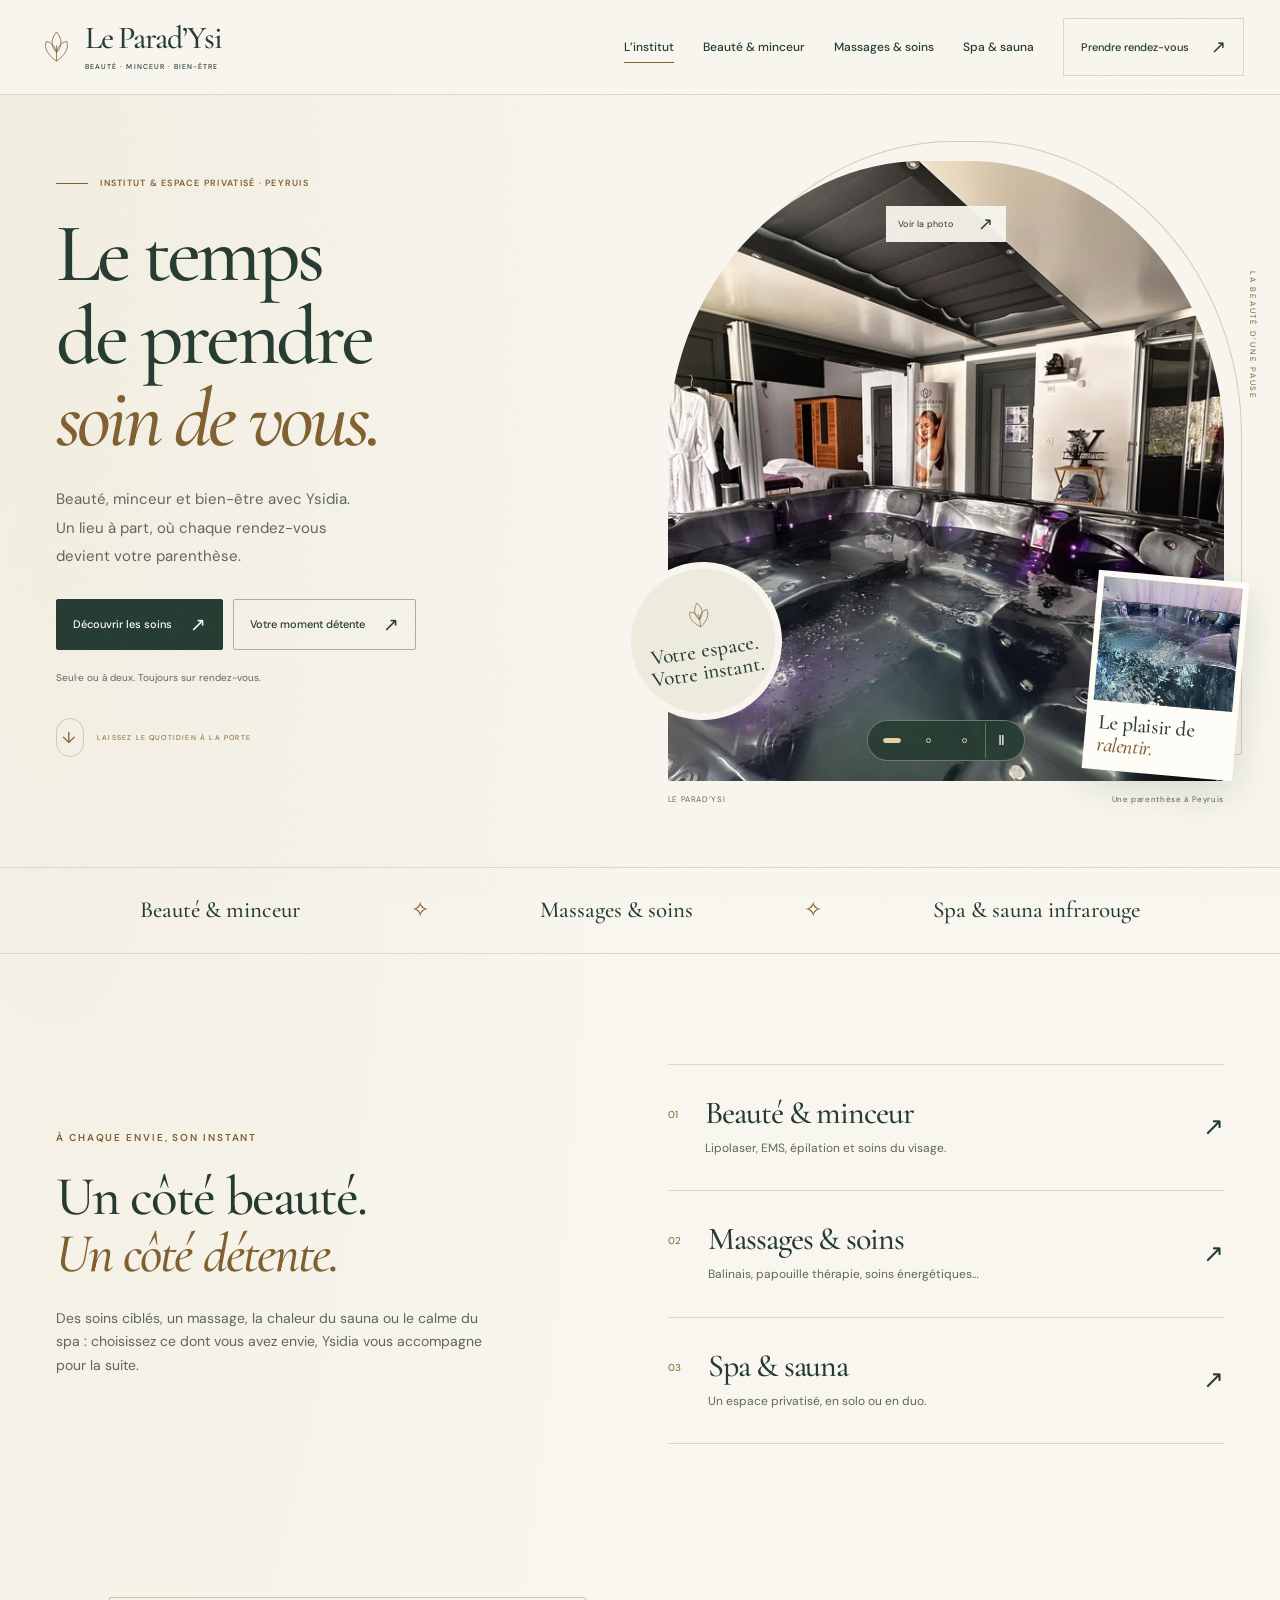
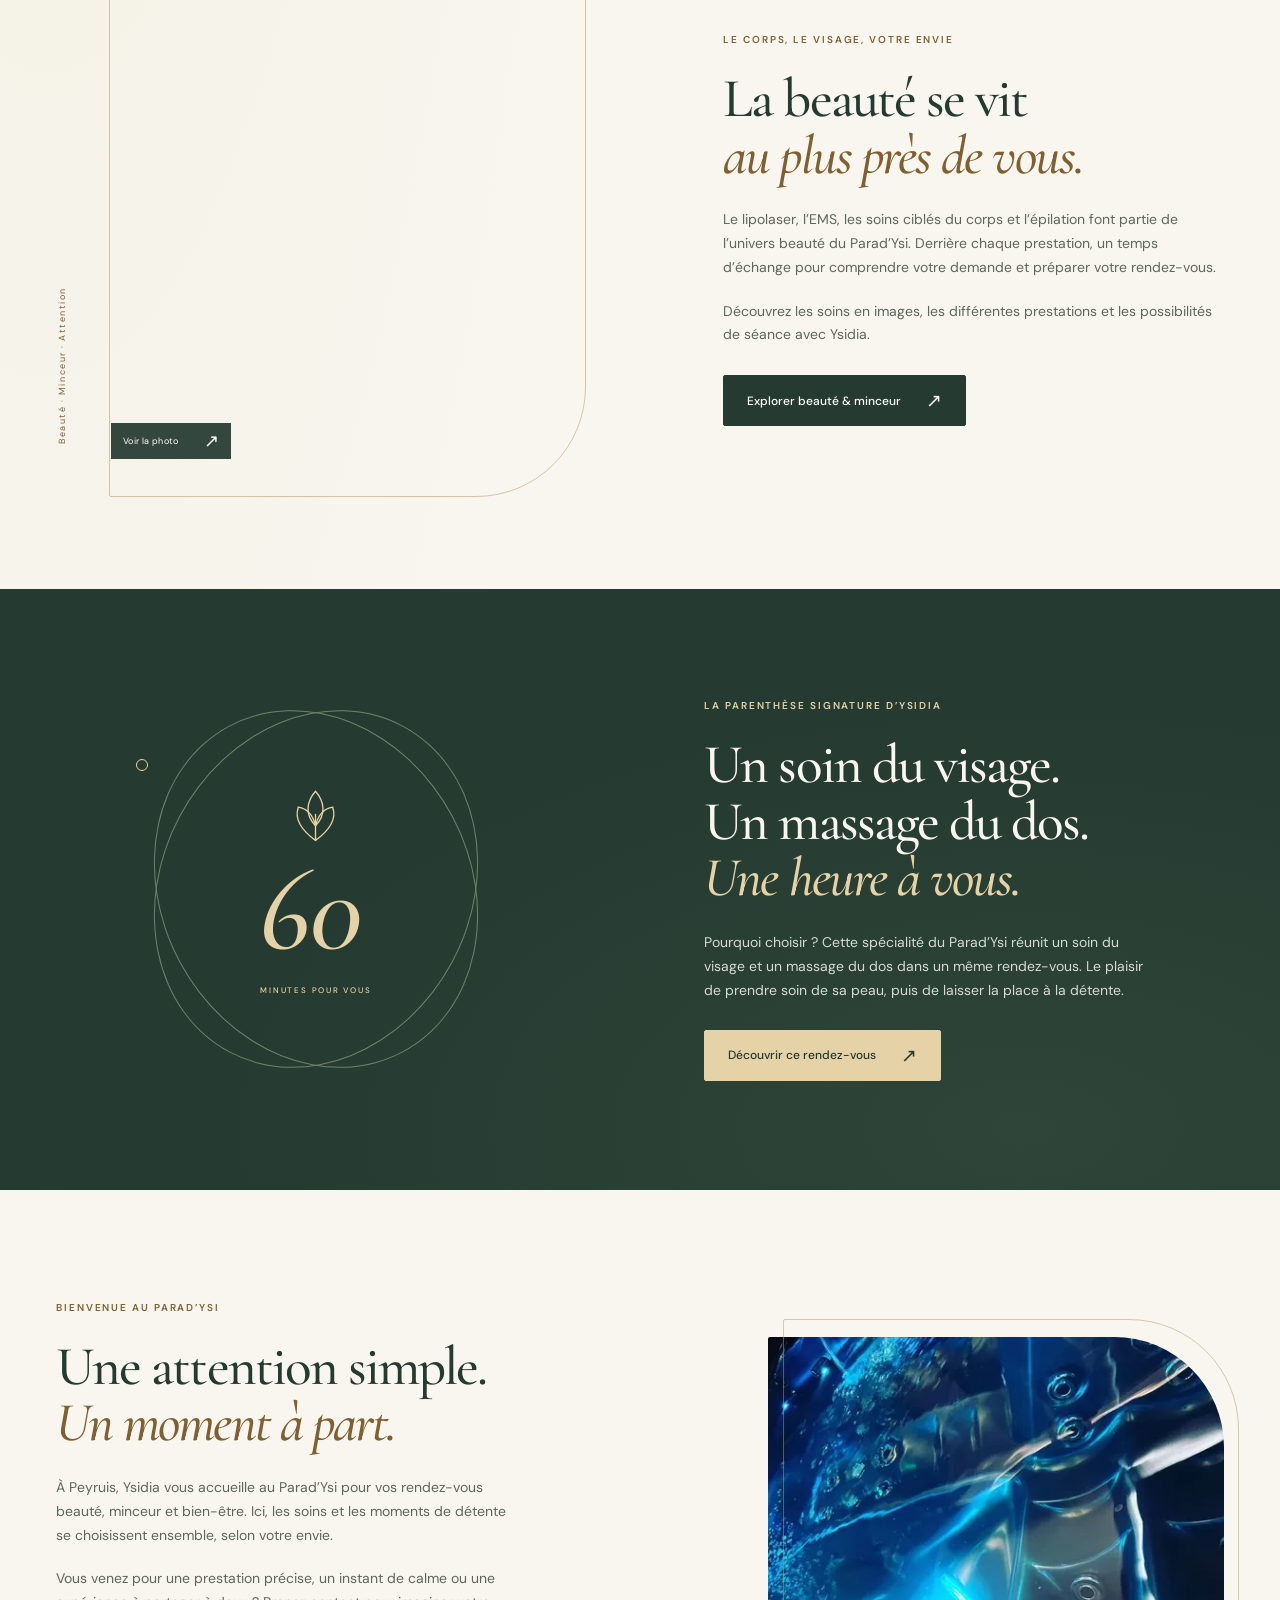
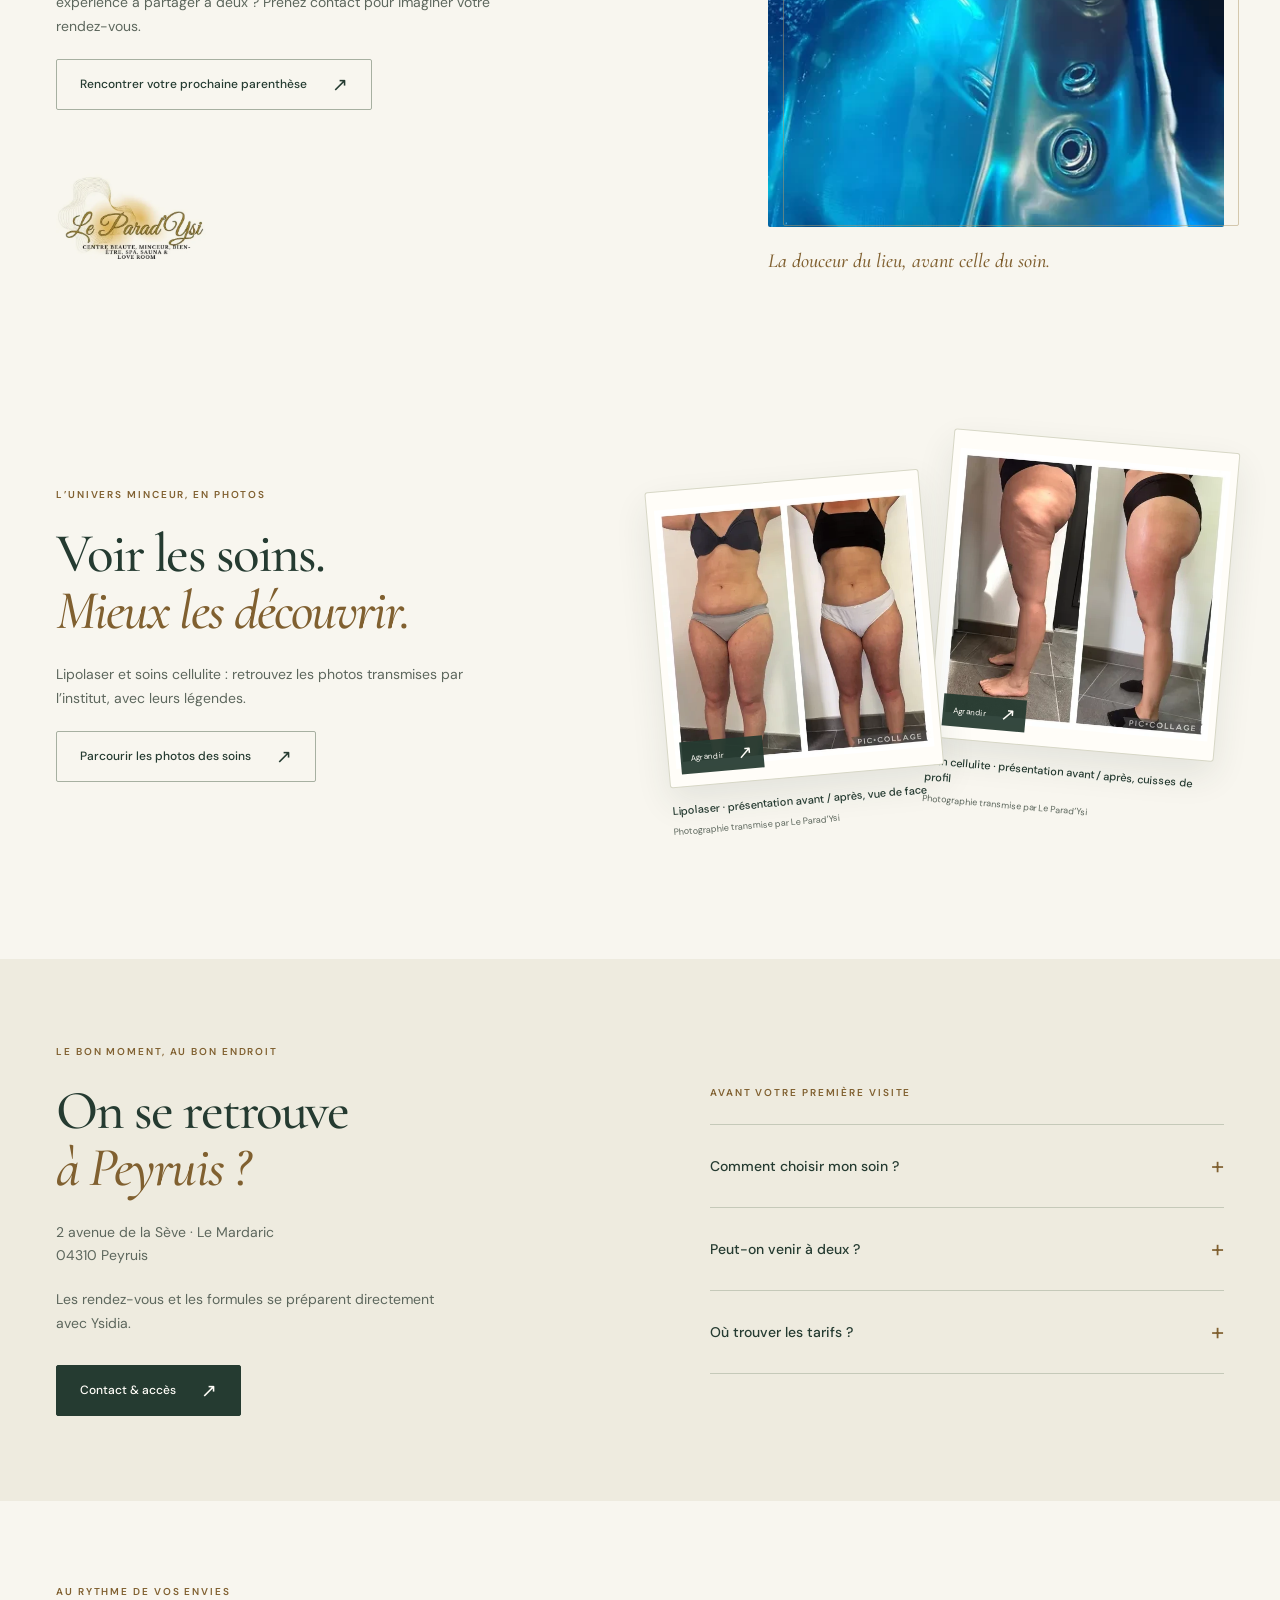
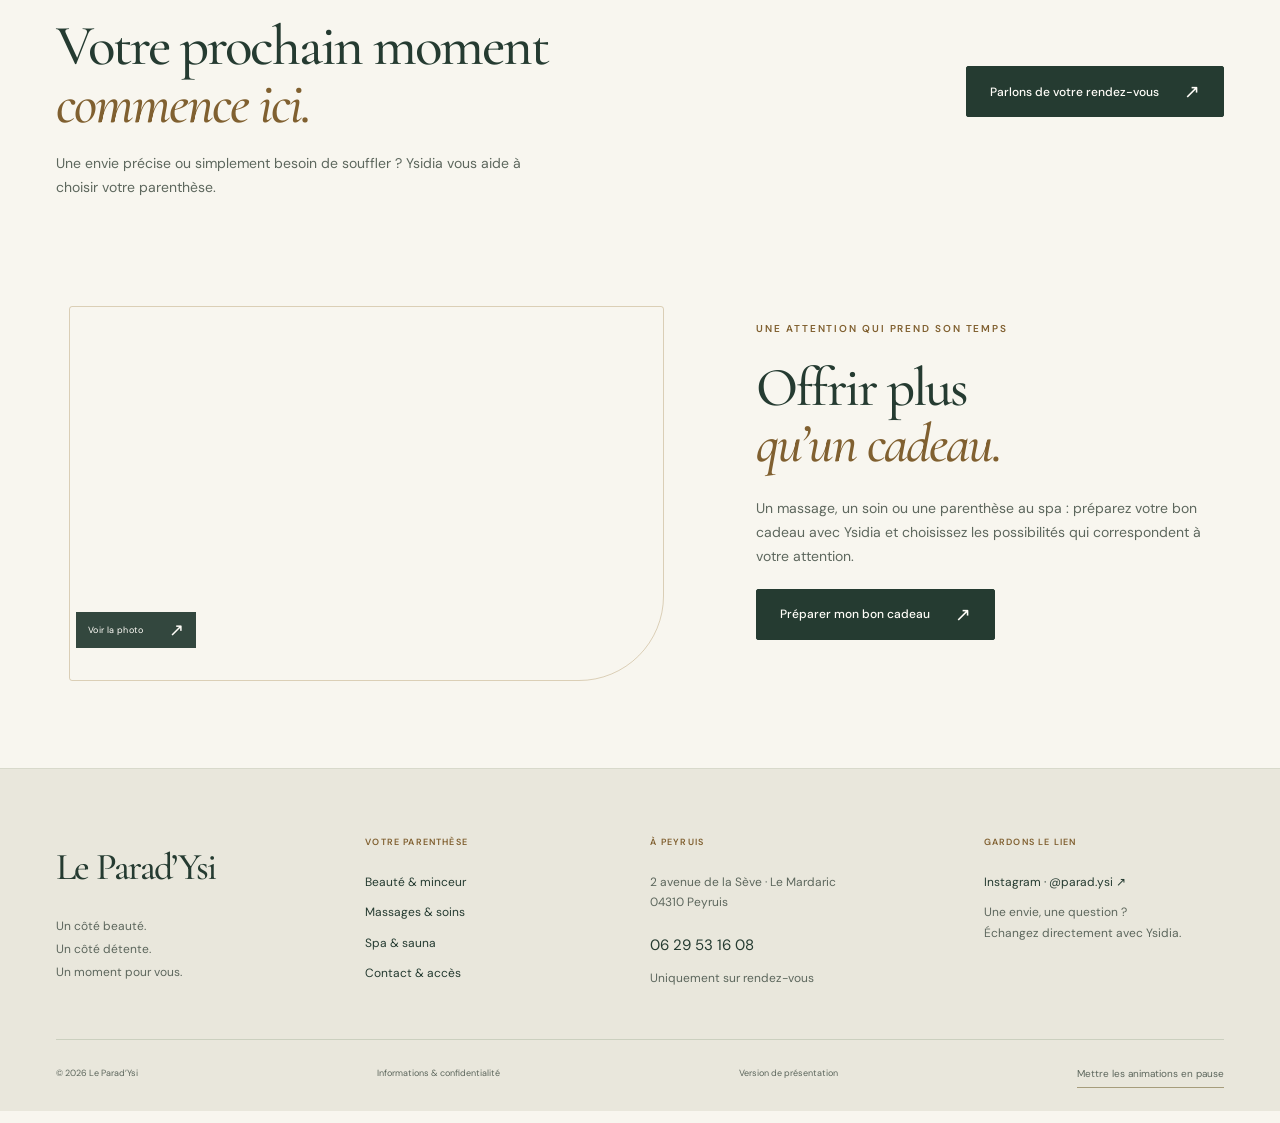
==== commit 46dbe44c: "Enrich Le ParadYsi with approved care galleries and gentle motion" ====
--- a/index.html
+++ b/index.html
@@ -1,14 +1,14 @@
 <!doctype html>
-<html lang="fr"><head><meta charset="utf-8"><meta name="viewport" content="width=device-width, initial-scale=1"><meta name="robots" content="noindex,nofollow"><meta name="referrer" content="strict-origin-when-cross-origin"><meta name="theme-color" content="#253b31"><meta http-equiv="Content-Security-Policy" content="default-src 'self'; script-src 'self'; style-src 'self'; img-src 'self' data:; font-src 'self'; connect-src 'none'; object-src 'none'; base-uri 'self'; form-action 'none'"><title>Le Parad’Ysi · Beauté, minceur &amp; bien-être à Peyruis</title><meta name="description" content="Découvrez Le Parad’Ysi avec Ysidia : soins minceur, épilation, massages, spa privatisé et sauna infrarouge à Peyruis. Sur rendez-vous."><link rel="canonical" href="https://propulsite1179.github.io/le-paradysi/"><meta property="og:type" content="website"><meta property="og:locale" content="fr_FR"><meta property="og:site_name" content="Le Parad’Ysi"><meta property="og:title" content="Le Parad’Ysi · Beauté, minceur &amp; bien-être à Peyruis"><meta property="og:description" content="Découvrez Le Parad’Ysi avec Ysidia : soins minceur, épilation, massages, spa privatisé et sauna infrarouge à Peyruis. Sur rendez-vous."><meta property="og:url" content="https://propulsite1179.github.io/le-paradysi/"><meta property="og:image" content="https://propulsite1179.github.io/le-paradysi/assets/espace.webp"><meta property="og:image:alt" content="L’espace spa du Parad’Ysi à Peyruis"><meta name="twitter:card" content="summary_large_image"><link rel="icon" href="assets/favicon.svg" type="image/svg+xml"><link rel="apple-touch-icon" href="assets/icon.png"><link rel="preload" href="assets/espace.webp" as="image" fetchpriority="high"><link rel="stylesheet" href="assets/fonts.css"><link rel="stylesheet" href="assets/site.css"><script src="assets/site.js" defer></script></head><body><a class="skip-link" href="#contenu">Aller au contenu</a>
+<html lang="fr"><head><meta charset="utf-8"><meta name="viewport" content="width=device-width, initial-scale=1"><meta name="robots" content="noindex,nofollow"><meta name="referrer" content="strict-origin-when-cross-origin"><meta name="theme-color" content="#253b31"><meta http-equiv="Content-Security-Policy" content="default-src 'self'; script-src 'self'; style-src 'self'; img-src 'self' data:; font-src 'self'; connect-src 'none'; object-src 'none'; base-uri 'self'; form-action 'none'"><title>Le Parad’Ysi · Beauté, minceur &amp; bien-être à Peyruis</title><meta name="description" content="Découvrez Le Parad’Ysi avec Ysidia : soins minceur, épilation, massages, spa privatisé et sauna infrarouge à Peyruis. Sur rendez-vous."><link rel="canonical" href="https://propulsite1179.github.io/le-paradysi/"><meta property="og:type" content="website"><meta property="og:locale" content="fr_FR"><meta property="og:site_name" content="Le Parad’Ysi"><meta property="og:title" content="Le Parad’Ysi · Beauté, minceur &amp; bien-être à Peyruis"><meta property="og:description" content="Découvrez Le Parad’Ysi avec Ysidia : soins minceur, épilation, massages, spa privatisé et sauna infrarouge à Peyruis. Sur rendez-vous."><meta property="og:url" content="https://propulsite1179.github.io/le-paradysi/"><meta property="og:image" content="https://propulsite1179.github.io/le-paradysi/assets/espace.webp"><meta property="og:image:alt" content="L’espace spa du Parad’Ysi à Peyruis"><meta name="twitter:card" content="summary_large_image"><link rel="icon" href="assets/favicon.svg" type="image/svg+xml"><link rel="apple-touch-icon" href="assets/icon.png"><link rel="preload" href="assets/espace.webp" as="image" fetchpriority="high"><link rel="stylesheet" href="assets/fonts.css"><link rel="stylesheet" href="assets/site.css"><link rel="stylesheet" href="assets/experience.css"><script src="assets/site.js" defer></script><script src="assets/experience.js" defer></script></head><body><div class="reading-progress" aria-hidden="true"></div><a class="skip-link" href="#contenu">Aller au contenu</a>
     <header class="site-header"><div class="header-inner"><a class="brand" href="index.html" aria-label="Le Parad’Ysi, accueil"><svg viewBox="0 0 52 52" fill="none" aria-hidden="true"><path d="M26 44C15 36 10 28 13 19c7 1 11 6 13 14 2-8 6-13 13-14 3 9-2 17-13 25Z" stroke="currentColor"/><path d="M26 33C18 25 19 15 26 7c7 8 8 18 0 26Z" stroke="currentColor"/><path d="M26 44V24" stroke="currentColor"/></svg><span>Le Parad’Ysi<small>BEAUTÉ · MINCEUR · BIEN-ÊTRE</small></span></a>
     <button class="menu-toggle" type="button" aria-expanded="false" aria-controls="navigation"><span class="menu-label">Menu</span><span class="menu-lines" aria-hidden="true"></span></button>
     <nav id="navigation" class="navigation" aria-label="Navigation principale"><a href="index.html" aria-current=page>L’institut</a><a href="beaute-minceur.html">Beauté & minceur</a><a href="massages.html">Massages & soins</a><a href="spa-sauna.html">Spa & sauna</a><a class="nav-contact" href="contact.html">Prendre rendez-vous <span aria-hidden="true">↗</span></a></nav></div></header><main id="contenu">
-<section class="hero container"><div class="hero-copy"><p class="eyebrow"><span class="small-line"></span> INSTITUT & ESPACE PRIVATISÉ · PEYRUIS</p><h1>Le temps<br>de prendre<br><em>soin de vous.</em></h1><p>Beauté, minceur et bien-être avec Ysidia.<br>Un lieu à part, où chaque rendez-vous<br>devient votre parenthèse.</p><div class="hero-actions"><a class="button" href="beaute-minceur.html">Découvrir les soins<span aria-hidden="true">↗</span></a><a class="button button-outline" href="spa-sauna.html">Votre moment détente<span aria-hidden="true">↗</span></a></div><p class="hero-footnote">Seul·e ou à deux. Toujours sur rendez-vous.</p><a class="scroll-invitation" href="#vos-envies"><span aria-hidden="true">↓</span> LAISSEZ LE QUOTIDIEN À LA PORTE</a></div><div class="hero-visual"><button class="image-zoom" type="button" data-image="assets/espace.webp" data-caption="L’espace spa privatisé du Parad’Ysi, à Peyruis" aria-label="Agrandir : L’espace spa privatisé du Parad’Ysi, à Peyruis"><img src="assets/espace.webp" width="960" height="720" alt="L’espace spa privatisé du Parad’Ysi, à Peyruis" class="" fetchpriority=high decoding="async"><span class="zoom-label">Voir le lieu <span aria-hidden="true">↗</span></span></button><div class="hero-stamp"><svg viewBox="0 0 52 52" fill="none" aria-hidden="true"><path d="M26 44C15 36 10 28 13 19c7 1 11 6 13 14 2-8 6-13 13-14 3 9-2 17-13 25Z" stroke="currentColor"/><path d="M26 33C18 25 19 15 26 7c7 8 8 18 0 26Z" stroke="currentColor"/><path d="M26 44V24" stroke="currentColor"/></svg><span>Votre espace.<br>Votre instant.</span></div><div class="hero-detail"><img src="assets/spa.webp" width="640" height="480" alt="Un détail de l’eau du spa" class="" loading=lazy decoding="async"><span>Le plaisir de<br><em>ralentir.</em></span></div><span class="hero-side-note">LA BEAUTÉ D’UNE PAUSE</span><div class="image-caption"><span>LE PARAD’YSI</span><span>Une parenthèse à Peyruis</span></div></div></section>
+<section class="hero container"><div class="hero-copy"><p class="eyebrow"><span class="small-line"></span> INSTITUT & ESPACE PRIVATISÉ · PEYRUIS</p><h1>Le temps<br>de prendre<br><em>soin de vous.</em></h1><p>Beauté, minceur et bien-être avec Ysidia.<br>Un lieu à part, où chaque rendez-vous<br>devient votre parenthèse.</p><div class="hero-actions"><a class="button" href="beaute-minceur.html">Découvrir les soins<span aria-hidden="true">↗</span></a><a class="button button-outline" href="spa-sauna.html">Votre moment détente<span aria-hidden="true">↗</span></a></div><p class="hero-footnote">Seul·e ou à deux. Toujours sur rendez-vous.</p><a class="scroll-invitation" href="#vos-envies"><span aria-hidden="true">↓</span> LAISSEZ LE QUOTIDIEN À LA PORTE</a></div><div class="hero-visual"><button class="image-zoom" data-hero-photo type="button" data-image="assets/espace.webp" data-caption="L’espace spa privatisé du Parad’Ysi, à Peyruis" aria-label="Agrandir : L’espace spa privatisé du Parad’Ysi, à Peyruis"><img src="assets/espace.webp" width="960" height="720" alt="L’espace spa privatisé du Parad’Ysi" class="scene-slide is-active" fetchpriority=high decoding="async"><img src="assets/spa.webp" width="640" height="480" alt="Le spa du Parad’Ysi" class="scene-slide" loading=lazy decoding="async"><img src="assets/ambiance.webp" width="480" height="600" alt="L’ambiance lumineuse du spa" class="scene-slide" loading=lazy decoding="async"><span class="zoom-label">Voir la photo<span aria-hidden="true">↗</span></span></button><div class="scene-controls" aria-label="Diaporama de l’espace"><button type="button" data-scene="0" aria-label="Voir l’espace spa" aria-pressed="true"><span></span></button><button type="button" data-scene="1" aria-label="Voir l’eau du spa" aria-pressed="false"><span></span></button><button type="button" data-scene="2" aria-label="Voir l’ambiance du spa" aria-pressed="false"><span></span></button><button type="button" class="scene-pause" aria-label="Mettre le diaporama en pause" aria-pressed="false"><span aria-hidden="true">Ⅱ</span></button></div><div class="hero-stamp"><svg viewBox="0 0 52 52" fill="none" aria-hidden="true"><path d="M26 44C15 36 10 28 13 19c7 1 11 6 13 14 2-8 6-13 13-14 3 9-2 17-13 25Z" stroke="currentColor"/><path d="M26 33C18 25 19 15 26 7c7 8 8 18 0 26Z" stroke="currentColor"/><path d="M26 44V24" stroke="currentColor"/></svg><span>Votre espace.<br>Votre instant.</span></div><div class="hero-detail"><img src="assets/spa.webp" width="640" height="480" alt="Un détail de l’eau du spa" class="" loading=lazy decoding="async"><span>Le plaisir de<br><em>ralentir.</em></span></div><span class="hero-side-note">LA BEAUTÉ D’UNE PAUSE</span><div class="image-caption"><span>LE PARAD’YSI</span><span>Une parenthèse à Peyruis</span></div></div></section>
 <div class="ritual-strip"><div class="container"><span>Beauté & minceur</span><span aria-hidden="true">✧</span><span>Massages & soins</span><span aria-hidden="true">✧</span><span>Spa & sauna infrarouge</span></div></div>
 <section id="vos-envies" class="section container worlds"><div class="section-heading"><p class="eyebrow">À CHAQUE ENVIE, SON INSTANT</p><h2>Un côté beauté.<br><em>Un côté détente.</em></h2><p>Des soins ciblés, un massage, la chaleur du sauna ou le calme du spa : choisissez ce dont vous avez envie, Ysidia vous accompagne pour la suite.</p></div><div class="world-list"><a class="world" href="beaute-minceur.html"><span class="world-number">01</span><div><h3>Beauté & minceur</h3><p>Lipolaser, EMS, épilation et soins du visage.</p></div><span aria-hidden="true">↗</span></a><a class="world" href="massages.html"><span class="world-number">02</span><div><h3>Massages & soins</h3><p>Balinais, papouille thérapie, soins énergétiques…</p></div><span aria-hidden="true">↗</span></a><a class="world" href="spa-sauna.html"><span class="world-number">03</span><div><h3>Spa & sauna</h3><p>Un espace privatisé, en solo ou en duo.</p></div><span aria-hidden="true">↗</span></a></div></section>
-<section class="signature"><div class="container signature-grid"><div class="signature-art"><span class="orbital orbital-one"></span><span class="orbital orbital-two"></span><svg viewBox="0 0 52 52" fill="none" aria-hidden="true"><path d="M26 44C15 36 10 28 13 19c7 1 11 6 13 14 2-8 6-13 13-14 3 9-2 17-13 25Z" stroke="currentColor"/><path d="M26 33C18 25 19 15 26 7c7 8 8 18 0 26Z" stroke="currentColor"/><path d="M26 44V24" stroke="currentColor"/></svg><span class="signature-time">60<small>MINUTES POUR VOUS</small></span></div><div class="signature-copy"><p class="eyebrow">LA PARENTHÈSE SIGNATURE D’YSIDIA</p><h2>Un soin du visage.<br>Un massage du dos.<br><em>Une heure à vous.</em></h2><p>Pourquoi choisir ? Cette spécialité du Parad’Ysi réunit un soin du visage et un massage du dos dans un même rendez-vous. Le plaisir de prendre soin de sa peau, puis de laisser la place à la détente.</p><a class="button" href="contact.html?soin=Soin%20visage%20et%20massage%20du%20dos%20%C2%B7%201%20h">Découvrir ce rendez-vous<span aria-hidden="true">↗</span></a></div></div></section>
+<section class="care-story section container"><div class="care-story-photo" data-gallery-group><button class="image-zoom" type="button" data-image="assets/lipolaser-seance.webp" data-caption="Une séance de lipolaser au Parad’Ysi" aria-label="Agrandir : Une séance de lipolaser au Parad’Ysi"><img src="assets/lipolaser-seance.webp" width="720" height="960" alt="Une séance de lipolaser au Parad’Ysi" class="" loading=lazy decoding="async"><span class="zoom-label">Voir la photo<span aria-hidden="true">↗</span></span></button><span class="care-photo-note">Beauté · Minceur · Attention</span></div><div class="care-story-copy"><p class="eyebrow">LE CORPS, LE VISAGE, VOTRE ENVIE</p><h2>La beauté se vit<br><em>au plus près de vous.</em></h2><p>Le lipolaser, l’EMS, les soins ciblés du corps et l’épilation font partie de l’univers beauté du Parad’Ysi. Derrière chaque prestation, un temps d’échange pour comprendre votre demande et préparer votre rendez-vous.</p><p>Découvrez les soins en images, les différentes prestations et les possibilités de séance avec Ysidia.</p><a class="button" href="beaute-minceur.html">Explorer beauté & minceur<span aria-hidden="true">↗</span></a></div></section><section class="signature"><div class="container signature-grid"><div class="signature-art"><span class="orbital orbital-one"></span><span class="orbital orbital-two"></span><svg viewBox="0 0 52 52" fill="none" aria-hidden="true"><path d="M26 44C15 36 10 28 13 19c7 1 11 6 13 14 2-8 6-13 13-14 3 9-2 17-13 25Z" stroke="currentColor"/><path d="M26 33C18 25 19 15 26 7c7 8 8 18 0 26Z" stroke="currentColor"/><path d="M26 44V24" stroke="currentColor"/></svg><span class="signature-time">60<small>MINUTES POUR VOUS</small></span></div><div class="signature-copy"><p class="eyebrow">LA PARENTHÈSE SIGNATURE D’YSIDIA</p><h2>Un soin du visage.<br>Un massage du dos.<br><em>Une heure à vous.</em></h2><p>Pourquoi choisir ? Cette spécialité du Parad’Ysi réunit un soin du visage et un massage du dos dans un même rendez-vous. Le plaisir de prendre soin de sa peau, puis de laisser la place à la détente.</p><a class="button" href="contact.html?soin=Soin%20visage%20et%20massage%20du%20dos%20%C2%B7%201%20h">Découvrir ce rendez-vous<span aria-hidden="true">↗</span></a></div></div></section>
 <section id="ysidia" class="section container about-grid"><div class="about-copy"><p class="eyebrow">BIENVENUE AU PARAD’YSI</p><h2>Une attention simple.<br><em>Un moment à part.</em></h2><p>À Peyruis, Ysidia vous accueille au Parad’Ysi pour vos rendez-vous beauté, minceur et bien-être. Ici, les soins et les moments de détente se choisissent ensemble, selon votre envie.</p><p>Vous venez pour une prestation précise, un instant de calme ou une expérience à partager à deux ? Prenez contact pour imaginer votre rendez-vous.</p><a class="button button-outline" href="contact.html">Rencontrer votre prochaine parenthèse<span aria-hidden="true">↗</span></a><img src="assets/logo.webp" width="480" height="480" alt="Logo officiel Le Parad’Ysi, centre beauté, minceur et bien-être" class="official-logo" loading=lazy decoding="async"></div><figure class="portrait-photo"><img src="assets/ambiance.webp" width="480" height="600" alt="Les lumières douces de l’espace spa du Parad’Ysi" class="" loading=lazy decoding="async"><figcaption>La douceur du lieu, avant celle du soin.</figcaption></figure></section>
-<section class="visit-section"><div class="container visit-grid"><div><p class="eyebrow">LE BON MOMENT, AU BON ENDROIT</p><h2>On se retrouve<br><em>à Peyruis ?</em></h2><p>2 avenue de la Sève · Le Mardaric<br>04310 Peyruis</p><p>Les rendez-vous et les formules se préparent directement avec Ysidia.</p><a class="button" href="contact.html">Contact & accès<span aria-hidden="true">↗</span></a></div><div><p class="eyebrow">AVANT VOTRE PREMIÈRE VISITE</p><div class="faq"><details><summary>Comment choisir mon soin ?<span aria-hidden="true">+</span></summary><div class="faq-answer"><p>Parlez de votre envie à Ysidia. Elle vous présente les prestations et leurs modalités avant de fixer votre rendez-vous.</p></div></details><details><summary>Peut-on venir à deux ?<span aria-hidden="true">+</span></summary><div class="faq-answer"><p>Oui, les massages en duo et l’espace spa/sauna font partie des possibilités. Les formules et disponibilités sont à préciser au moment de votre demande.</p></div></details><details><summary>Où trouver les tarifs ?<span aria-hidden="true">+</span></summary><div class="faq-answer"><p>Les tarifs dépendent du soin, de sa durée et de la formule choisie. Demandez le détail et le montant à Ysidia avant de confirmer votre rendez-vous.</p></div></details></div></div></div></section>
+<section class="result-preview container"><div><p class="eyebrow">L’UNIVERS MINCEUR, EN PHOTOS</p><h2>Voir les soins.<br><em>Mieux les découvrir.</em></h2><p>Lipolaser et soins cellulite : retrouvez les photos transmises par l’institut, avec leurs légendes.</p><a class="button button-outline" href="beaute-minceur.html#photos-soins">Parcourir les photos des soins<span aria-hidden="true">↗</span></a></div><div class="result-fan" data-gallery-group><figure class="media-card"><button class="image-zoom" type="button" data-image="assets/lipolaser-01.webp" data-caption="Lipolaser · présentation avant / après, vue de face" aria-label="Agrandir : Lipolaser · présentation avant / après, vue de face"><img src="assets/lipolaser-01.webp" width="480" height="480" alt="Lipolaser · présentation avant / après, vue de face" class="" loading=lazy decoding="async"><span class="zoom-label">Agrandir<span aria-hidden="true">↗</span></span></button><figcaption><strong>Lipolaser · présentation avant / après, vue de face</strong><span>Photographie transmise par Le Parad’Ysi</span></figcaption></figure><figure class="media-card"><button class="image-zoom" type="button" data-image="assets/cellulite-03.webp" data-caption="Soin cellulite · présentation avant / après, cuisses de profil" aria-label="Agrandir : Soin cellulite · présentation avant / après, cuisses de profil"><img src="assets/cellulite-03.webp" width="480" height="480" alt="Soin cellulite · présentation avant / après, cuisses de profil" class="" loading=lazy decoding="async"><span class="zoom-label">Agrandir<span aria-hidden="true">↗</span></span></button><figcaption><strong>Soin cellulite · présentation avant / après, cuisses de profil</strong><span>Photographie transmise par Le Parad’Ysi</span></figcaption></figure></div></section><section class="visit-section"><div class="container visit-grid"><div><p class="eyebrow">LE BON MOMENT, AU BON ENDROIT</p><h2>On se retrouve<br><em>à Peyruis ?</em></h2><p>2 avenue de la Sève · Le Mardaric<br>04310 Peyruis</p><p>Les rendez-vous et les formules se préparent directement avec Ysidia.</p><a class="button" href="contact.html">Contact & accès<span aria-hidden="true">↗</span></a></div><div><p class="eyebrow">AVANT VOTRE PREMIÈRE VISITE</p><div class="faq"><details><summary>Comment choisir mon soin ?<span aria-hidden="true">+</span></summary><div class="faq-answer"><p>Parlez de votre envie à Ysidia. Elle vous présente les prestations et leurs modalités avant de fixer votre rendez-vous.</p></div></details><details><summary>Peut-on venir à deux ?<span aria-hidden="true">+</span></summary><div class="faq-answer"><p>Oui, les massages en duo et l’espace spa/sauna font partie des possibilités. Les formules et disponibilités sont à préciser au moment de votre demande.</p></div></details><details><summary>Où trouver les tarifs ?<span aria-hidden="true">+</span></summary><div class="faq-answer"><p>Les tarifs dépendent du soin, de sa durée et de la formule choisie. Demandez le détail et le montant à Ysidia avant de confirmer votre rendez-vous.</p></div></details></div></div></div></section>
 <section class="closing"><div class="container closing-inner"><div><p class="eyebrow">AU RYTHME DE VOS ENVIES</p><h2>Votre prochain moment<br><em>commence ici.</em></h2><p>Une envie précise ou simplement besoin de souffler ? Ysidia vous aide à choisir votre parenthèse.</p></div><a class="button" href="contact.html?soin=Une%20premi%C3%A8re%20visite">Parlons de votre rendez-vous<span aria-hidden="true">↗</span></a></div></section>
-</main><footer class="site-footer"><div class="container footer-grid"><div class="footer-brand"><a class="wordmark" href="index.html">Le Parad’Ysi</a><p>Un côté beauté.<br>Un côté détente.<br>Un moment pour vous.</p></div><div><p class="footer-title">Votre parenthèse</p><a href="beaute-minceur.html">Beauté & minceur</a><a href="massages.html">Massages & soins</a><a href="spa-sauna.html">Spa & sauna</a><a href="contact.html">Contact & accès</a></div><div><p class="footer-title">À Peyruis</p><p>2 avenue de la Sève · Le Mardaric<br>04310 Peyruis</p><a href="tel:+33629531608" class="footer-phone">06 29 53 16 08</a><p>Uniquement sur rendez-vous</p></div><div><p class="footer-title">Gardons le lien</p><a href="https://www.instagram.com/parad.ysi/" target="_blank" rel="noopener noreferrer">Instagram · @parad.ysi <span aria-hidden="true">↗</span></a><p>Une envie, une question ?<br>Échangez directement avec Ysidia.</p></div></div><div class="container footer-bottom"><span>© 2026 Le Parad’Ysi</span><a href="informations.html">Informations & confidentialité</a><span>Version de présentation</span></div></footer>
-    <a class="mobile-contact" href="contact.html">Demander un rendez-vous <span aria-hidden="true">↗</span></a><dialog class="photo-dialog" aria-labelledby="photo-caption"><button class="photo-close" type="button" aria-label="Fermer la photographie">Fermer <span aria-hidden="true">×</span></button><figure><img id="photo-full" src="assets/espace.webp" width="960" height="720" alt="L’espace du Parad’Ysi" class="" loading=lazy decoding="async"><figcaption id="photo-caption"></figcaption></figure></dialog></body></html>+<section class="gift-photo-section container" data-gallery-group><div class="gift-real-photo"><button class="image-zoom" type="button" data-image="assets/bon-cadeau.webp" data-caption="Les bons cadeaux du Parad’Ysi" aria-label="Agrandir : Les bons cadeaux du Parad’Ysi"><img src="assets/bon-cadeau.webp" width="837" height="720" alt="Les bons cadeaux du Parad’Ysi" class="" loading=lazy decoding="async"><span class="zoom-label">Voir la photo<span aria-hidden="true">↗</span></span></button></div><div><p class="eyebrow">UNE ATTENTION QUI PREND SON TEMPS</p><h2>Offrir plus<br><em>qu’un cadeau.</em></h2><p>Un massage, un soin ou une parenthèse au spa : préparez votre bon cadeau avec Ysidia et choisissez les possibilités qui correspondent à votre attention.</p><a class="button" href="contact.html?soin=Un%20bon%20cadeau">Préparer mon bon cadeau<span aria-hidden="true">↗</span></a></div></section></main><footer class="site-footer"><div class="container footer-grid"><div class="footer-brand"><a class="wordmark" href="index.html">Le Parad’Ysi</a><p>Un côté beauté.<br>Un côté détente.<br>Un moment pour vous.</p></div><div><p class="footer-title">Votre parenthèse</p><a href="beaute-minceur.html">Beauté & minceur</a><a href="massages.html">Massages & soins</a><a href="spa-sauna.html">Spa & sauna</a><a href="contact.html">Contact & accès</a></div><div><p class="footer-title">À Peyruis</p><p>2 avenue de la Sève · Le Mardaric<br>04310 Peyruis</p><a href="tel:+33629531608" class="footer-phone">06 29 53 16 08</a><p>Uniquement sur rendez-vous</p></div><div><p class="footer-title">Gardons le lien</p><a href="https://www.instagram.com/parad.ysi/" target="_blank" rel="noopener noreferrer">Instagram · @parad.ysi <span aria-hidden="true">↗</span></a><p>Une envie, une question ?<br>Échangez directement avec Ysidia.</p></div></div><div class="container footer-bottom"><span>© 2026 Le Parad’Ysi</span><a href="informations.html">Informations & confidentialité</a><span>Version de présentation</span><button class="motion-toggle" type="button" aria-pressed="false">Mettre les animations en pause</button></div></footer>
+    <a class="mobile-contact" href="contact.html">Demander un rendez-vous <span aria-hidden="true">↗</span></a><dialog class="photo-dialog" aria-labelledby="photo-caption"><button class="photo-close" type="button" aria-label="Fermer la photographie">Fermer <span aria-hidden="true">×</span></button><figure><img id="photo-full" src="assets/espace.webp" width="960" height="720" alt="L’espace du Parad’Ysi" class="" loading=lazy decoding="async"><figcaption id="photo-caption" aria-live="polite"></figcaption></figure><div class="photo-navigation"><button type="button" class="photo-previous" aria-label="Photographie précédente">←</button><span id="photo-counter"></span><button type="button" class="photo-next" aria-label="Photographie suivante">→</button></div></dialog></body></html>
--- a/assets/site.css
+++ b/assets/site.css
@@ -1,4 +1,4 @@
-:root{--paper:#f8f6ef;--cream:#eeebdf;--white:#fffdf8;--ink:#253b31;--muted:#5d675d;--gold:#8c6a37;--pale-gold:#e5d2a7;--line:#d8d9cb;--serif:'Cormorant Garamond',Georgia,serif;--sans:'DM Sans',Arial,sans-serif}
+:root{--paper:#f8f6ef;--cream:#eeebdf;--white:#fffdf8;--ink:#253b31;--muted:#5d675d;--gold:#806030;--pale-gold:#e5d2a7;--line:#d8d9cb;--serif:'Cormorant Garamond',Georgia,serif;--sans:'DM Sans',Arial,sans-serif}
 *,*::before,*::after{box-sizing:border-box}html{scroll-behavior:smooth;scroll-padding-top:108px}body{margin:0;background:var(--paper);color:var(--ink);font-family:var(--sans);font-size:15px;line-height:1.7;-webkit-font-smoothing:antialiased}body,button,input,select,textarea{font-family:var(--sans)}a{color:inherit;text-decoration:none}button,a,input,textarea,select,summary{-webkit-tap-highlight-color:transparent}button,input,select,textarea{font-size:16px}button{cursor:pointer}button:disabled{cursor:default}img{display:block;max-width:100%;height:auto}figure{margin:0}h1,h2,h3,p{margin-top:0}h1,h2,h3{font-family:var(--serif);font-weight:500;line-height:1.03;letter-spacing:-.035em}h1{font-size:clamp(58px,6.4vw,94px);margin-bottom:28px}h2{font-size:clamp(42px,4.3vw,64px);margin-bottom:24px}h3{font-size:34px;margin-bottom:14px}h1 em,h2 em{font-weight:500;color:var(--gold)}p{margin-bottom:20px}p:last-child{margin-bottom:0}em{font-family:var(--serif)}svg{display:block}button{border:0}a:focus-visible,button:focus-visible,summary:focus-visible,input:focus-visible,select:focus-visible,textarea:focus-visible{outline:3px solid var(--gold);outline-offset:5px}::selection{background:var(--pale-gold);color:var(--ink)}[hidden]{display:none!important}.container{max-width:1280px;width:calc(100% - 112px);margin-inline:auto}.section{padding-block:110px}.eyebrow{font-size:10px;font-weight:600;letter-spacing:.19em;line-height:1.6;margin-bottom:23px;color:var(--gold)}.button{display:inline-flex;justify-content:center;align-items:center;gap:25px;min-height:51px;padding:14px 23px;background:var(--ink);border:1px solid var(--ink);color:var(--white);font:500 12px/1.5 var(--sans);border-radius:2px;transition:background .2s,color .2s,transform .2s}.button>span{font-size:19px;line-height:1}.button:hover{background:#3c5547;transform:translateY(-2px)}.button-outline{background:transparent;color:var(--ink);border-color:#a7b0a1}.button-outline:hover{background:var(--ink);color:var(--white)}.text-link{display:inline-flex;align-items:center;gap:22px;font-size:12px;font-weight:600;padding-block:9px;border-bottom:1px solid var(--gold);line-height:1.4}.text-link span{font-size:20px}.text-link:hover{color:var(--gold)}.small-line{display:inline-block;width:32px;height:1px;background:var(--gold);vertical-align:middle;margin-right:9px}.skip-link{position:fixed;left:20px;top:-90px;background:var(--ink);color:white;z-index:100;padding:15px 20px}.skip-link:focus{top:15px}.site-header{position:sticky;top:0;z-index:50;background:rgba(248,246,239,.97);border-bottom:1px solid var(--line)}.header-inner{max-width:1440px;width:calc(100% - 72px);margin:auto;min-height:94px;display:flex;align-items:center;justify-content:space-between;gap:22px}.brand{display:flex;align-items:center;gap:8px;flex-shrink:0}.brand>svg{width:41px;height:48px;color:var(--gold)}.brand>span{font-family:var(--serif);font-size:32px;line-height:1.1;letter-spacing:-.04em}.brand small{display:block;font:500 7px/1.8 var(--sans);letter-spacing:.15em;margin-top:6px}.navigation{display:flex;align-items:center;gap:29px;font-size:11px;font-weight:500}.navigation>a{padding-block:13px;white-space:nowrap}.navigation>a:not(.nav-contact){position:relative}.navigation>a[aria-current=page]:not(.nav-contact)::after{position:absolute;content:'';bottom:7px;left:0;width:100%;height:1px;background:var(--gold)}.navigation>a:hover{color:var(--gold)}.navigation .nav-contact{display:flex;align-items:center;gap:22px;border:1px solid var(--line);padding:13px 17px;font-size:10px}.nav-contact span{font-size:18px}.menu-toggle{display:none}.hero{display:grid;grid-template-columns:1fr 1.05fr;gap:7%;align-items:center;padding-top:66px;padding-bottom:63px}.hero-copy{padding-block:15px 28px}.hero h1{font-size:clamp(64px,6.5vw,96px);line-height:.99;letter-spacing:-.045em;margin-bottom:25px}.hero-copy>p:not(.eyebrow){color:var(--muted);font-size:13px;line-height:1.9}.hero .eyebrow{font-size:9px;letter-spacing:.14em;white-space:nowrap}.hero-actions{display:flex;gap:10px;margin-top:28px;flex-wrap:wrap}.hero-actions .button{font-size:10px;padding-inline:16px;gap:18px}.hero-copy .hero-footnote{font-size:10px!important;margin-top:18px;color:var(--muted)}.hero-visual{position:relative;align-self:stretch;min-height:530px}.hero-visual>img{width:100%;height:100%;max-height:620px;object-fit:cover;object-position:50% 50%;border-radius:46% 46% 3px 3px}.hero-stamp{position:absolute;bottom:72px;left:-37px;width:144px;height:144px;border-radius:50%;display:flex;flex-direction:column;justify-content:center;align-items:center;background:var(--cream);color:var(--ink);box-shadow:0 0 0 7px var(--paper);font-family:var(--serif);text-align:center;line-height:1.05;font-size:21px;transform:rotate(-9deg)}.hero-stamp svg{width:34px;height:34px;color:var(--gold);margin-bottom:8px}.image-caption{display:flex;justify-content:space-between;font-size:8px;margin-top:12px;color:var(--muted);letter-spacing:.08em}.ritual-strip{border-top:1px solid var(--line);border-bottom:1px solid var(--line);padding-block:23px}.ritual-strip>.container{display:flex;align-items:center;justify-content:space-between;gap:15px;max-width:1000px;font-family:var(--serif);font-size:23px}.ritual-strip span[aria-hidden]{color:var(--gold);font-size:22px}.worlds{display:grid;grid-template-columns:.85fr 1fr;gap:12%;align-items:center}.section-heading>p:not(.eyebrow){max-width:440px;font-size:13px;color:var(--muted)}.world{display:flex;align-items:center;gap:27px;padding:34px 0;border-top:1px solid var(--line)}.world:last-child{border-bottom:1px solid var(--line)}.world-number{font-size:10px;align-self:flex-start;color:var(--gold);padding-top:9px}.world h3{font-size:32px;margin:0 0 8px}.world p{font-size:11px;color:var(--muted)}.world>span:last-child{margin-left:auto;font-size:25px;transition:transform .2s}.world:hover>span:last-child{transform:translate(3px,-3px)}.world:hover h3{color:var(--gold)}.signature{background:var(--ink);color:var(--paper);overflow:hidden}.signature-grid{display:grid;grid-template-columns:1fr 1fr;gap:11%;align-items:center;padding-block:85px}.signature-copy{padding-block:24px}.signature .eyebrow{color:var(--pale-gold)}.signature h2 em{color:var(--pale-gold)}.signature p:not(.eyebrow){font-size:13px;color:#d5dbd1;max-width:440px}.signature .button{background:var(--pale-gold);border-color:var(--pale-gold);color:var(--ink);margin-top:7px}.signature .button:hover{background:var(--paper)}.signature-art{position:relative;min-height:370px;display:flex;flex-direction:column;justify-content:center;align-items:center;color:var(--pale-gold)}.signature-art>svg{height:69px;width:69px;z-index:1}.signature-time{font-family:var(--serif);font-size:119px;line-height:1;z-index:1}.signature-time small{display:block;font:500 8px/1.5 var(--sans);letter-spacing:.22em;text-align:center;margin-top:14px}.orbital{position:absolute;border:1px solid #72816b;width:310px;height:370px;border-radius:50%;transform:rotate(-28deg)}.orbital-two{transform:rotate(28deg)}.about-grid{display:grid;grid-template-columns:1fr .85fr;gap:15%;align-items:center}.about-copy>p:not(.eyebrow){color:var(--muted);font-size:13px;max-width:460px}.official-logo{width:155px;mix-blend-mode:multiply;margin-top:30px}.portrait-photo{padding-top:20px}.portrait-photo>img{width:100%;height:490px;object-fit:cover;object-position:50% 50%;border-radius:2px 110px 2px 2px}.portrait-photo figcaption{font-family:var(--serif);font-style:italic;font-size:20px;margin-top:17px;color:var(--gold)}.visit-section{background:var(--cream);padding-block:85px}.visit-grid{display:grid;grid-template-columns:1fr 1fr;gap:12%;align-items:center}.visit-grid>div>p:not(.eyebrow){font-size:13px;max-width:400px;color:var(--muted)}.visit-grid .button{margin-top:9px}.faq details{border-top:1px solid #c5c9b9}.faq details:last-child{border-bottom:1px solid #c5c9b9}.faq summary{cursor:pointer;list-style:none;display:flex;gap:25px;justify-content:space-between;align-items:center;padding-block:23px;font-size:13px;font-weight:500;line-height:1.5}.faq summary::-webkit-details-marker{display:none}.faq summary>span{font-size:24px;font-weight:400;color:var(--gold)}.faq details[open] summary>span{transform:rotate(45deg)}.faq-answer{padding:0 32px 24px 0;color:var(--muted);font-size:13px;line-height:1.8}.closing{padding-block:83px}.closing-inner{display:flex;align-items:center;justify-content:space-between;gap:55px}.closing .eyebrow{margin-bottom:17px}.closing h2{font-size:57px;margin-bottom:18px}.closing p:not(.eyebrow){font-size:13px;color:var(--muted);max-width:470px}.closing .button{flex-shrink:0}.site-footer{background:#e9e7dc;border-top:1px solid var(--line);padding:66px 0 23px}.footer-grid{display:grid;grid-template-columns:1.1fr 1fr 1.2fr 1fr;gap:45px}.wordmark{font-family:var(--serif);font-size:38px;letter-spacing:-.045em}.footer-brand p{margin-top:16px;font-size:12px;color:var(--muted);line-height:1.9}.footer-title{font-size:9px;font-weight:600;letter-spacing:.13em;text-transform:uppercase;margin-bottom:22px!important;color:var(--gold)}.footer-grid>div>a:not(.wordmark){display:block;font-size:11px;margin-bottom:10px}.footer-grid>div>p:not(.footer-title){font-size:11px;color:var(--muted)}.footer-grid a:hover{text-decoration:underline;text-underline-offset:4px}.footer-grid .footer-phone{font-size:15px!important}.footer-bottom{border-top:1px solid #cbd0bf;display:flex;align-items:center;justify-content:space-between;gap:24px;padding-top:20px;margin-top:45px;font-size:9px;color:var(--muted)}.mobile-contact{display:none}.page-intro{padding-top:80px;padding-bottom:65px;position:relative;overflow:hidden}.page-intro h1{font-size:clamp(64px,6.8vw,96px);max-width:850px}.intro-lead{max-width:590px;font-size:14px;color:var(--muted);line-height:1.9}.page-number{position:absolute;right:2px;top:55px;font-family:var(--serif);font-size:210px;line-height:1;color:#e7e5d9;z-index:-1}.catalog-section{display:grid;grid-template-columns:.65fr 1.4fr;gap:12%;padding-bottom:100px}.catalog-aside{padding-top:35px;align-self:start}.catalog-aside h2{font-size:43px}.catalog-aside>p:not(.eyebrow){font-size:12px;color:var(--muted)}.quiet-note{margin-top:55px;padding:30px;border:1px solid var(--line);background:var(--cream)}.quiet-note svg{width:48px;height:48px;color:var(--gold);margin-bottom:17px}.quiet-note p{font-family:var(--serif);font-size:25px;line-height:1.2}.treatment{display:grid;grid-template-columns:22px 1fr;gap:18px;border-top:1px solid var(--line);padding-block:30px}.treatment:last-child{border-bottom:1px solid var(--line)}.treatment-number{font-size:10px;color:var(--gold);padding-top:4px}.treatment .eyebrow{font-size:9px;margin-bottom:12px}.treatment h3{font-size:36px;margin-bottom:17px}.treatment p:not(.eyebrow){font-size:13px;color:var(--muted);max-width:580px}.treatment .text-link{grid-column:2;justify-self:start;padding-top:0;font-size:11px;gap:30px}.information-band{padding:48px 55px;margin-bottom:25px;background:var(--cream);border-left:2px solid var(--gold)}.information-band h2{font-size:42px}.information-band p:not(.eyebrow){max-width:690px;font-size:13px;color:var(--muted)}.massage-highlights{display:grid;grid-template-columns:1fr 1fr;gap:22px}.massage-feature{position:relative;padding:50px;background:var(--ink);color:var(--paper);overflow:hidden;min-height:410px}.massage-feature .eyebrow{color:var(--pale-gold);position:relative}.massage-feature h2 em{color:var(--pale-gold)}.massage-feature>p:not(.eyebrow){max-width:340px;font-size:13px;color:#e0e4da;position:relative}.massage-feature .button-outline{border-color:#a6b19a;color:var(--paper);margin-top:13px;position:relative}.massage-feature .button-outline:hover{background:var(--paper);color:var(--ink)}.feature-mark{position:absolute;right:18px;top:8px;font-family:var(--serif);font-style:italic;font-size:220px;line-height:1;color:#3c5142;pointer-events:none}.massage-feature-light{background:#e9e4d3;color:var(--ink)}.massage-feature-light .eyebrow{color:var(--gold)}.massage-feature-light h2 em{color:var(--gold)}.massage-feature-light>p:not(.eyebrow){color:var(--muted)}.massage-feature-light .button-outline{color:var(--ink);border-color:#9c9f8c}.massage-feature-light .button-outline:hover{background:var(--ink);color:var(--paper)}.massage-feature-light .feature-mark{color:#ddd7c4}.signature-mini{display:grid;grid-template-columns:1.1fr 1fr;gap:10%;align-items:center}.signature-mini>div>p:not(.eyebrow){font-size:13px;color:var(--muted)}.signature-mini h2{font-size:51px;margin-bottom:0}.muted-section{background:var(--cream)}.section-heading.wide{margin-bottom:50px}.wellness-grid{display:grid;grid-template-columns:1fr 1fr;gap:11%}.wellness-grid>div{border-top:1px solid #c6cabd;padding-top:35px}.wellness-grid h3{font-size:36px}.wellness-grid p{font-size:13px;color:var(--muted)}.simple-details summary{cursor:pointer;font-size:12px;border-bottom:1px solid var(--line);padding-block:10px}.simple-details p{margin-top:14px}.fine-print{font-size:10px!important;color:var(--muted);line-height:1.8}.wellness-grid .fine-print{margin-top:18px}.duo-section{display:grid;grid-template-columns:1fr 1fr;gap:11%;align-items:center;border-bottom:1px solid var(--line)}.duo-mark{font-family:var(--serif);font-style:italic;font-size:280px;line-height:1;text-align:center;color:#c8c6ad}.duo-section>div>p:not(.eyebrow){font-size:13px;color:var(--muted);max-width:450px}.panorama>img{width:100%;height:480px;object-fit:cover;object-position:50% 55%;border-radius:2px 100px 2px 2px}.panorama figcaption{padding-top:13px;color:var(--muted);font-size:10px;letter-spacing:.06em}.spa-editorial{display:grid;grid-template-columns:1fr 1fr;gap:11%;align-items:center}.spa-editorial>div>p:not(.eyebrow){font-size:13px;color:var(--muted)}.spa-gallery{display:grid;grid-template-columns:1.25fr .7fr;gap:50px;align-items:center}.spa-gallery figure>img{height:410px;width:100%;object-fit:cover;border-radius:2px}.spa-gallery figure:nth-child(2)>img{height:440px;border-radius:130px 130px 2px 2px}.spa-gallery figcaption{font-family:var(--serif);font-size:20px;font-style:italic;color:var(--gold);margin-top:14px}.formula-section{display:grid;grid-template-columns:.9fr 1.1fr;gap:12%;align-items:start}.formula-list article{display:grid;grid-template-columns:25px 1fr;column-gap:22px;border-top:1px solid var(--line);padding-top:23px;margin-bottom:27px}.formula-list article>span{font-size:10px;color:var(--gold);padding-top:6px}.formula-list h3{font-size:30px;margin-bottom:12px}.formula-list p{grid-column:2;font-size:12px;color:var(--muted)}.faq-grid{display:grid;grid-template-columns:1fr 1fr;gap:12%;align-items:center}.contact-grid{display:grid;grid-template-columns:.8fr 1.05fr;gap:12%;padding-block:10px 100px}.contact-info{padding-top:30px}.contact-phone{display:inline-flex;gap:18px;align-items:center;font-family:var(--serif);font-size:41px;letter-spacing:-.035em;white-space:nowrap}.contact-phone>span{font-family:var(--sans);font-size:28px}.contact-info>p:not(.eyebrow){font-size:13px;color:var(--muted);margin-top:16px}.contact-place{border-top:1px solid var(--line);margin-top:40px;padding-top:35px}.contact-place h2{font-size:44px}.contact-place address{font-size:14px;font-style:normal;margin-bottom:20px;color:var(--muted)}.social-link{display:flex;gap:14px;flex-wrap:wrap;font-size:12px;margin-top:35px;align-items:center}.social-link>span{margin-left:auto;font-size:22px}.contact-info>.fine-print{margin-top:30px!important;max-width:320px}.request-panel{padding:40px 45px;background:var(--cream)}.request-panel h2{font-size:51px;margin-bottom:22px}.request-panel>p:not(.eyebrow){font-size:12px;color:var(--muted)}.request-panel .eyebrow{font-size:9px}.form-field{margin-top:21px}.form-field label{display:block;font-size:11px;font-weight:600;margin-bottom:8px}.form-field input,.form-field select,.form-field textarea{display:block;width:100%;border:1px solid #b8bfad;background:var(--paper);border-radius:2px;min-height:48px;padding:12px;color:var(--ink);font-size:12px;line-height:1.6}.form-field textarea{resize:vertical;min-height:115px}.form-field input::placeholder,.form-field textarea::placeholder{color:#737a6e;opacity:1}.request-panel form>.button{width:100%;justify-content:space-between;margin-top:23px}.form-note{font-size:10px;color:var(--muted);line-height:1.8;margin-top:13px}.sms-result{margin-top:30px;padding-top:25px;border-top:1px solid #b8bfad;scroll-margin-top:120px}.sms-result h3{font-size:30px}.sms-result>p:not(.fine-print){font-size:13px;white-space:pre-wrap;overflow-wrap:anywhere}.sms-result .button{width:100%}.sms-result .fine-print{margin-top:15px}.gift-section{padding:55px;background:#ebe4d3;display:grid;grid-template-columns:.65fr 1.5fr;gap:45px;align-items:center;margin-bottom:100px}.gift-section>div:first-child{display:flex;align-items:center;justify-content:center}.gift-section svg{width:140px;height:140px;color:var(--gold)}.gift-section h2{font-size:48px}.gift-section p:not(.eyebrow){font-size:13px;color:var(--muted);max-width:600px}.legal-content{max-width:800px;padding-bottom:100px}.legal-content h2{font-size:32px;margin-top:42px;letter-spacing:-.025em}.legal-content p{font-size:13px;color:var(--muted)}.legal-content a{text-decoration:underline;text-underline-offset:3px}.not-found{padding-block:75px 100px}.not-found h1{font-size:65px}.not-found>p:not(.eyebrow):not(.error-number){max-width:500px;font-size:14px;color:var(--muted)}.error-number{font-family:var(--serif);font-size:90px;line-height:1;color:var(--gold);margin-bottom:20px}
 @media(min-width:1500px){.hero-visual{min-height:610px}.hero{padding-block:78px}.hero-copy{padding-block:30px}.hero h1{font-size:105px}}
 @media(max-width:1180px){.container{width:calc(100% - 80px)}.header-inner{width:calc(100% - 50px)}.navigation{gap:18px;font-size:10px}.navigation .nav-contact{padding-inline:12px;gap:10px}.brand>span{font-size:29px}.brand>svg{width:36px}.hero{gap:6%;padding-top:52px}.hero-visual{min-height:490px}.hero h1{font-size:79px}.hero .eyebrow{font-size:8px;letter-spacing:.11em}.hero-actions{max-width:360px}.hero-actions .button{font-size:10px;padding-inline:15px;gap:15px}.worlds{gap:8%}.contact-grid{gap:8%}.contact-phone{font-size:35px}.request-panel{padding:35px}.footer-grid{gap:30px}}
@@ -63,3 +63,14 @@
 @keyframes soft-arrival{from{opacity:.25;transform:translateY(17px)}to{opacity:1;transform:translateY(0)}}
 @media(max-width:1060px){.hero-side-note{right:-25px;font-size:7px}.hero-detail{width:133px;right:-11px}.hero-detail>img{height:100px}.hero-detail>span{font-size:19px}.hero-visual>.image-zoom .zoom-label{top:35px}.signature-art::after{left:40px}.massage-feature{padding-top:55px;border-top-left-radius:105px}.massage-feature::after{border-top-left-radius:92px}.massage-feature-light{border-top-left-radius:3px;border-bottom-right-radius:105px}.massage-feature-light::after{border-top-left-radius:1px;border-bottom-right-radius:92px}}
 @media(max-width:760px){.hero{padding-bottom:41px}.scroll-invitation{margin-top:25px;font-size:6px;gap:11px}.scroll-invitation>span{width:24px;height:33px;font-size:14px}.hero-visual::before{inset:-12px -7px 8px 10px;border-radius:46% 46% 3px 3px}.hero-visual>.image-zoom{height:100%;max-height:none;border-radius:45% 45% 2px 2px}.hero-visual>.image-zoom .zoom-label{top:26px;font-size:8px;padding:7px 10px;gap:12px}.hero-detail{right:-5px;bottom:8px;width:100px;padding:4px;transform:rotate(4deg)}.hero-detail>img{height:80px}.hero-detail>span{font-size:16px;padding:8px 5px 5px}.hero-side-note{display:none}.hero-stamp{bottom:47px}.signature-art::after{left:calc(50% - 95px);top:45px;width:9px;height:9px;box-shadow:0 0 0 6px var(--ink)}.portrait-photo::before{inset:5px -9px 45px 9px;border-radius:2px 90px 2px 2px}.massage-feature{padding-top:48px;border-top-left-radius:90px}.massage-feature::after{inset:10px;border-top-left-radius:80px}.massage-feature-light{border-top-left-radius:3px;border-bottom-right-radius:90px}.massage-feature-light::after{border-top-left-radius:1px;border-bottom-right-radius:80px}.page-intro::after{margin-top:28px;width:40px}.panorama>.image-zoom{border-radius:2px 75px 2px 2px}.panorama>.image-zoom>img{height:310px;object-position:center}.zoom-label{bottom:14px;left:14px;font-size:8px;padding:7px 10px;gap:19px}.spa-gallery figure>.image-zoom>img{height:235px}.spa-gallery figure:nth-child(2)>.image-zoom{border-radius:80px 80px 2px 2px}.spa-gallery figure:nth-child(2)>.image-zoom>img{height:275px}.spa-gallery figure:nth-child(2) .zoom-label{bottom:10px;left:10px;right:10px;gap:10px;font-size:7px;padding:6px 8px}.photo-dialog{width:calc(100% - 24px);max-height:calc(100dvh - 80px);padding:48px 9px 12px}.photo-dialog figure>img{max-height:66dvh}.photo-dialog figcaption{font-size:19px;padding:12px 5px 0}.photo-close{right:12px}.gift-section{border-top-right-radius:65px}.information-band::after{font-size:130px;right:10px;top:16px}}
+
+/* Comfortable reading remains part of the visual design. */
+.navigation{font-size:12px}.navigation .nav-contact{font-size:11px}
+.hero-copy>p:not(.eyebrow){font-size:15px}.hero-actions .button{font-size:11px}
+.section-heading>p:not(.eyebrow),.signature p:not(.eyebrow),.about-copy>p:not(.eyebrow),.visit-grid>div>p:not(.eyebrow),.closing p:not(.eyebrow){font-size:14px}
+.world p{font-size:12px}.intro-lead{font-size:16px}
+.treatment p:not(.eyebrow),.information-band p:not(.eyebrow),.massage-feature>p:not(.eyebrow),.signature-mini>div>p:not(.eyebrow),.wellness-grid p,.duo-section>div>p:not(.eyebrow),.spa-editorial>div>p:not(.eyebrow),.formula-list p,.contact-info>p:not(.eyebrow),.request-panel>p:not(.eyebrow),.gift-section p:not(.eyebrow),.legal-content p{font-size:14px}
+.footer-grid>div>a:not(.wordmark),.footer-grid>div>p:not(.footer-title){font-size:12px}
+.faq summary,.faq-answer{font-size:14px}
+@media(max-width:1060px){.navigation,.navigation .nav-contact{font-size:14px}}
+@media(max-width:760px){.hero-copy>p:not(.eyebrow){font-size:14px}.hero-actions .button{font-size:10px}.scroll-invitation{display:none}.hero .eyebrow{margin-bottom:19px}.intro-lead{font-size:14px}.section-heading>p:not(.eyebrow),.signature p:not(.eyebrow),.about-copy>p:not(.eyebrow),.visit-grid>div>p:not(.eyebrow),.closing p:not(.eyebrow),.treatment p:not(.eyebrow),.information-band p:not(.eyebrow),.massage-feature>p:not(.eyebrow),.signature-mini>div>p:not(.eyebrow),.wellness-grid p,.duo-section>div>p:not(.eyebrow),.spa-editorial>div>p:not(.eyebrow),.formula-list p,.contact-info>p:not(.eyebrow),.request-panel>p:not(.eyebrow),.gift-section p:not(.eyebrow),.legal-content p{font-size:14px}.world p{font-size:11px}.faq summary,.faq-answer{font-size:13px}.footer-grid>div>a:not(.wordmark),.footer-grid>div>p:not(.footer-title){font-size:11px}}
--- a/assets/experience.css
+++ b/assets/experience.css
@@ -0,0 +1,102 @@
+.reading-progress{position:fixed;z-index:80;left:0;right:0;top:0;height:3px;background:var(--gold);transform:scaleX(0);transform-origin:left;pointer-events:none}
+.hero-visual>.image-zoom{position:relative;isolation:isolate}
+.hero-visual>.image-zoom>.scene-slide{position:absolute;inset:0;width:100%;height:100%;object-fit:cover;opacity:0;transition:opacity 1.5s ease,transform 8s ease-out;transform:scale(1.025);pointer-events:none}
+.hero-visual>.image-zoom>.scene-slide.is-active{opacity:1;transform:scale(1.09)}
+.hero-visual>.image-zoom .zoom-label{z-index:3}
+.scene-controls{position:absolute;left:50%;bottom:24px;transform:translateX(-50%);display:flex;align-items:center;background:#253b31e8;padding:2px 7px;border:1px solid #d6d4bc66;border-radius:30px;z-index:4;gap:1px}
+.scene-controls button{width:35px;height:35px;display:flex;align-items:center;justify-content:center;background:transparent;color:var(--paper);padding:0;border-radius:50%}
+.scene-controls [data-scene] span{display:block;width:5px;height:5px;border:1px solid var(--pale-gold);border-radius:8px;transition:width .35s,background .35s}
+.scene-controls [aria-pressed=true][data-scene] span{width:18px;background:var(--pale-gold)}
+.scene-controls .scene-pause{font-size:14px;border-left:1px solid #e5d2a75c;border-radius:0;margin-left:2px;width:32px}
+.hero-stamp{animation:stamp-float 10s ease-in-out infinite}
+.hero-detail{animation:card-float 12s ease-in-out infinite}
+.signature .orbital-one{animation:orbit-breathe-one 12s ease-in-out infinite}
+.signature .orbital-two{animation:orbit-breathe-two 12s ease-in-out infinite}
+.signature-art>svg{animation:flower-breathe 10s ease-in-out infinite}
+.scene-paused .hero-visual>.image-zoom>.scene-slide{transition:opacity .6s;transform:scale(1.025)}
+@keyframes stamp-float{0%,100%{transform:translateY(0) rotate(-9deg)}50%{transform:translateY(-9px) rotate(-5deg)}}
+@keyframes card-float{0%,100%{transform:translateY(0) rotate(5deg)}50%{transform:translateY(-7px) rotate(3deg)}}
+@keyframes orbit-breathe-one{0%,100%{transform:rotate(-28deg) scale(1)}50%{transform:rotate(-20deg) scale(1.025)}}
+@keyframes orbit-breathe-two{0%,100%{transform:rotate(28deg) scale(1)}50%{transform:rotate(20deg) scale(1.025)}}
+@keyframes flower-breathe{0%,100%{transform:scale(1);opacity:.8}50%{transform:scale(1.055);opacity:1}}
+
+.care-story{display:grid;grid-template-columns:1fr .95fr;gap:12%;align-items:center;padding-top:25px}
+.care-story-photo{position:relative;margin-left:35px;margin-right:15px}
+.care-story-photo::before{content:'';position:absolute;inset:18px -18px -18px 18px;border:1px solid #b49b6c88;border-radius:2px 2px 110px 2px;pointer-events:none}
+.care-story-photo .image-zoom{border-radius:120px 3px 100px 3px}
+.care-story-photo .image-zoom>img{height:500px;object-fit:cover}
+.care-photo-note{position:absolute;bottom:35px;left:-36px;writing-mode:vertical-rl;transform:rotate(180deg);font-size:9px;letter-spacing:.17em;color:var(--gold)}
+.care-story-copy>p:not(.eyebrow){font-size:14px;color:var(--muted)}
+.care-story-copy .button{margin-top:8px}
+.media-section{background:var(--cream);overflow:hidden}
+.media-heading{display:flex;align-items:flex-end;justify-content:space-between;gap:50px;margin-bottom:35px}
+.media-heading h2{margin-bottom:0}
+.media-intro{max-width:640px;font-size:14px;line-height:1.85;color:var(--muted);margin-top:23px}
+.gallery-controls{display:flex;align-items:center;gap:16px;flex-shrink:0;padding-bottom:4px}
+.gallery-controls>button{display:flex;align-items:center;justify-content:center;width:47px;height:47px;border:1px solid #9ca48f;background:transparent;color:var(--ink);border-radius:50%;font-size:23px;transition:background .2s,color .2s}
+.gallery-controls>button:hover:not(:disabled){background:var(--ink);color:var(--paper)}
+.gallery-controls>button:disabled{opacity:.3}
+.gallery-count{font-size:10px;min-width:52px;text-align:center;letter-spacing:.04em}
+.gallery-filters{display:flex;gap:10px;margin-block:30px;flex-wrap:wrap}
+.gallery-filters>button{min-height:42px;padding:10px 17px;font-size:11px;background:transparent;border:1px solid #b3b8a8;border-radius:30px;color:var(--ink);transition:background .2s,color .2s}
+.gallery-filters>button[aria-pressed=true]{background:var(--ink);border-color:var(--ink);color:var(--paper)}
+.gallery-track{display:grid;grid-auto-flow:column;grid-auto-columns:calc((100% - 48px) / 3);gap:24px;overflow-x:auto;overflow-y:hidden;scroll-snap-type:x proximity;scrollbar-width:thin;scrollbar-color:#9b9e83 transparent;padding:6px 0 18px;overscroll-behavior-x:contain;cursor:grab;touch-action:pan-x pan-y}
+.gallery-track.is-dragging{cursor:grabbing;scroll-snap-type:none;user-select:none}
+.gallery-track .media-card{scroll-snap-align:start;min-width:0}
+.media-card{margin:0;min-width:0}
+.media-card .image-zoom{background:var(--white);border:1px solid #d7d7c6;border-radius:3px;aspect-ratio:1 / 1.08}
+.media-card .image-zoom>img{width:100%;height:100%;object-fit:contain}
+.media-card .zoom-label{left:12px;bottom:12px;padding:7px 10px;font-size:8px;gap:14px}
+.media-card figcaption{padding-top:15px;line-height:1.6}
+.media-card figcaption>strong{display:block;font:500 13px/1.5 var(--sans);letter-spacing:0}
+.media-card figcaption>span{display:block;font-size:10px;line-height:1.7;color:var(--muted);margin-top:6px}
+.gallery-hint{font-size:10px;color:var(--muted);margin-top:14px}
+.document-card .image-zoom{aspect-ratio:1 / 1.13;padding:8px}
+.document-card .image-zoom>img{object-fit:contain}
+.document-card figcaption>span{color:var(--gold)}
+.treatment-visuals{display:grid;grid-template-columns:.85fr 1.15fr;gap:8%;align-items:center;padding-block:5px 95px}
+.treatment-visuals>figure .image-zoom{border-radius:100px 2px 2px 2px}
+.treatment-visuals>figure .image-zoom>img{height:610px;width:100%;object-fit:cover}
+.treatment-visuals>figure>figcaption{font:italic 22px var(--serif);color:var(--gold);padding-top:17px}
+.treatment-visuals>div>p:not(.eyebrow){font-size:14px;color:var(--muted);max-width:480px}
+.ems-pair{display:grid;grid-template-columns:1fr 1fr;gap:20px;margin-top:30px}
+.ems-pair .media-card .image-zoom{height:205px;aspect-ratio:auto}
+.ems-pair .media-card figcaption>strong{font-size:11px}
+.ems-pair .media-card figcaption>span{font-size:9px}
+.massage-documents{display:grid;grid-template-columns:.9fr 1.1fr;gap:10%;align-items:center}
+.massage-documents>div>p:not(.eyebrow){font-size:14px;color:var(--muted);max-width:430px}
+.document-pair{display:grid;grid-template-columns:1fr 1fr;gap:22px;align-items:center}
+.document-pair .media-card:first-child{transform:rotate(-4deg)}
+.document-pair .media-card:last-child{transform:rotate(4deg);margin-top:80px}
+.document-pair .media-card .image-zoom{aspect-ratio:1 / 1.45;box-shadow:0 14px 40px #253b3110}
+.document-note{font-size:11px!important;border-left:1px solid var(--gold);padding-left:18px;margin-top:25px}
+.result-preview{display:grid;grid-template-columns:.9fr 1.1fr;gap:12%;align-items:center;margin-top:15px;margin-bottom:110px}
+.result-preview>div>p:not(.eyebrow){font-size:14px;color:var(--muted);max-width:440px}
+.result-fan{position:relative;display:grid;grid-template-columns:1fr 1fr;gap:16px;padding:20px 0}
+.result-fan .media-card:first-child{transform:rotate(-5deg);z-index:1;margin-top:40px}
+.result-fan .media-card:last-child{transform:rotate(5deg);margin-left:-12px}
+.result-fan .media-card .image-zoom{box-shadow:0 15px 35px #253b3119;padding:7px}
+.result-fan .media-card figcaption>strong{font-size:11px}
+.result-fan .media-card figcaption>span{font-size:9px}
+.gift-photo-section{display:grid;grid-template-columns:1.12fr .88fr;gap:9%;align-items:center;padding-top:10px;padding-bottom:100px}
+.gift-real-photo{position:relative}
+.gift-real-photo::after{content:'';position:absolute;inset:13px -13px -13px 13px;border:1px solid #aa8d575f;pointer-events:none;border-radius:3px 3px 85px 3px}
+.gift-real-photo .image-zoom{border-radius:3px 3px 85px 3px}
+.gift-real-photo .image-zoom>img{height:375px;object-fit:cover}
+.gift-photo-section>div>p:not(.eyebrow){font-size:14px;color:var(--muted)}
+.spa-documents{display:grid;grid-template-columns:1fr 1fr;gap:14%;align-items:center}
+.spa-documents>div>p:not(.eyebrow){font-size:14px;color:var(--muted);max-width:480px}
+.spa-documents>.document-card .image-zoom{aspect-ratio:1.2 / 1;max-height:410px}
+.photo-dialog{padding-bottom:62px}
+.photo-navigation{position:absolute;bottom:9px;left:50%;transform:translateX(-50%);display:flex;align-items:center;justify-content:center;gap:25px;min-height:38px}
+.photo-navigation>button{display:flex;align-items:center;justify-content:center;width:40px;height:38px;background:transparent;border:1px solid #d4d3ba88;border-radius:50%;color:var(--paper);font-size:23px}
+.photo-navigation>span{font-size:11px;color:var(--pale-gold);white-space:nowrap;min-width:45px;text-align:center}
+.photo-dialog figure>img{max-height:66vh}
+.photo-dialog figcaption{font-size:21px;padding-inline:25px;line-height:1.4}
+.motion-toggle{padding:4px 0;background:transparent;color:var(--muted);border-bottom:1px solid #a69d7c;font-size:10px;line-height:1.5;min-height:28px}
+.motion-toggle:disabled{cursor:default;border-color:transparent}
+.motion-paused *, .motion-paused *::before, .motion-paused *::after{animation:none!important;transition:none!important;scroll-behavior:auto!important}
+@media(max-width:1060px){.care-story{gap:8%}.care-story-photo{margin-left:27px;margin-right:12px}.care-story-photo .image-zoom>img{height:460px}.care-photo-note{left:-30px;font-size:8px}.gallery-track{grid-auto-columns:calc((100% - 24px) / 2)}.treatment-visuals{gap:6%}.treatment-visuals>figure .image-zoom>img{height:575px}.ems-pair{gap:12px}.ems-pair .media-card .image-zoom{height:180px}.massage-documents{gap:7%}.document-pair{gap:15px}.result-preview{gap:8%}.gift-photo-section{gap:7%}.gift-real-photo .image-zoom>img{height:355px}}
+@media(max-width:760px){.scene-controls{bottom:17px;left:50%;padding:0 5px;gap:0}.scene-controls button{width:31px;height:33px}.scene-controls .scene-pause{width:29px;font-size:13px}.hero-stamp{animation-duration:13s}.hero-detail{animation-duration:15s}.care-story{grid-template-columns:1fr;gap:45px;padding-top:10px}.care-story-photo{margin-left:25px;margin-right:11px}.care-story-photo .image-zoom{border-radius:100px 2px 75px 2px}.care-story-photo .image-zoom>img{height:405px}.care-story-photo::before{inset:12px -12px -12px 12px;border-bottom-right-radius:75px}.care-photo-note{left:-28px;bottom:30px;font-size:7px}.care-story-copy h2{font-size:43px}.care-story-copy>p:not(.eyebrow){font-size:14px}.media-heading{display:block;margin-bottom:25px}.media-heading h2{font-size:44px}.media-intro{font-size:13px;margin-top:21px}.gallery-controls{justify-content:flex-start;margin-top:25px;gap:13px}.gallery-controls>button{width:42px;height:42px;font-size:21px}.gallery-count{font-size:10px}.gallery-filters{gap:7px;margin-block:22px}.gallery-filters>button{font-size:10px;min-height:40px;padding:9px 12px}.gallery-track{grid-auto-columns:83%;gap:16px;margin-right:-9px;padding-right:17px;padding-bottom:15px}.media-card figcaption{padding-top:12px}.media-card figcaption>strong{font-size:12px}.media-card figcaption>span{font-size:9px}.gallery-hint{font-size:9px;margin-top:12px}.media-card .zoom-label{font-size:8px;bottom:10px;left:10px}.treatment-visuals{grid-template-columns:1fr;gap:37px;padding-top:0;padding-bottom:60px}.treatment-visuals>figure{margin-right:25px}.treatment-visuals>figure .image-zoom{border-top-left-radius:85px}.treatment-visuals>figure .image-zoom>img{height:430px;object-position:center}.treatment-visuals>figure>figcaption{font-size:21px}.treatment-visuals h2{font-size:46px}.treatment-visuals>div>p:not(.eyebrow){font-size:14px}.ems-pair{gap:15px;margin-top:26px}.ems-pair .media-card .image-zoom{height:205px}.ems-pair .media-card figcaption>strong{font-size:10px}.ems-pair .media-card figcaption>span{font-size:9px}.massage-documents{grid-template-columns:1fr;gap:30px}.massage-documents h2{font-size:43px}.document-pair{gap:20px;padding-inline:8px}.document-pair .media-card:last-child{margin-top:45px}.document-pair .media-card .image-zoom{aspect-ratio:1 / 1.4}.document-pair .media-card figcaption>strong{font-size:10px}.document-pair .media-card figcaption>span{font-size:9px}.result-preview{grid-template-columns:1fr;gap:25px;margin-bottom:60px}.result-preview h2{font-size:43px}.result-fan{gap:12px;padding:10px 9px 0}.result-fan .media-card:first-child{margin-top:30px}.result-fan .media-card figcaption>strong{font-size:10px}.result-fan .media-card figcaption>span{font-size:8px}.gift-photo-section{grid-template-columns:1fr;gap:38px;padding-bottom:65px}.gift-real-photo{margin-right:13px}.gift-real-photo .image-zoom>img{height:285px}.gift-real-photo .image-zoom{border-bottom-right-radius:65px}.gift-real-photo::after{inset:10px -10px -10px 10px;border-bottom-right-radius:65px}.gift-photo-section h2{font-size:44px}.spa-documents{grid-template-columns:1fr;gap:28px}.spa-documents h2{font-size:44px}.spa-documents>.document-card .image-zoom{max-height:none;aspect-ratio:1.2 / 1}.photo-dialog{padding-bottom:61px}.photo-dialog figure>img{max-height:59dvh}.photo-dialog figcaption{font-size:18px;padding-inline:5px}.photo-navigation{gap:20px;bottom:10px}.photo-navigation>button{width:39px;height:37px}.photo-navigation>span{font-size:10px}}
+@media(max-width:365px){.gallery-filters{gap:6px}.gallery-filters>button{padding-inline:10px;font-size:9px}.gallery-track{grid-auto-columns:91%}.care-story-photo .image-zoom>img{height:355px}.ems-pair .media-card .image-zoom{height:175px}.document-pair{gap:12px}.scene-controls button{width:28px}}
+@media(prefers-reduced-motion:reduce){.hero-stamp,.hero-detail,.signature .orbital-one,.signature .orbital-two,.signature-art>svg{animation:none!important}.hero-visual>.image-zoom>.scene-slide{transition:none!important;transform:none!important}.gallery-track{scroll-behavior:auto}}
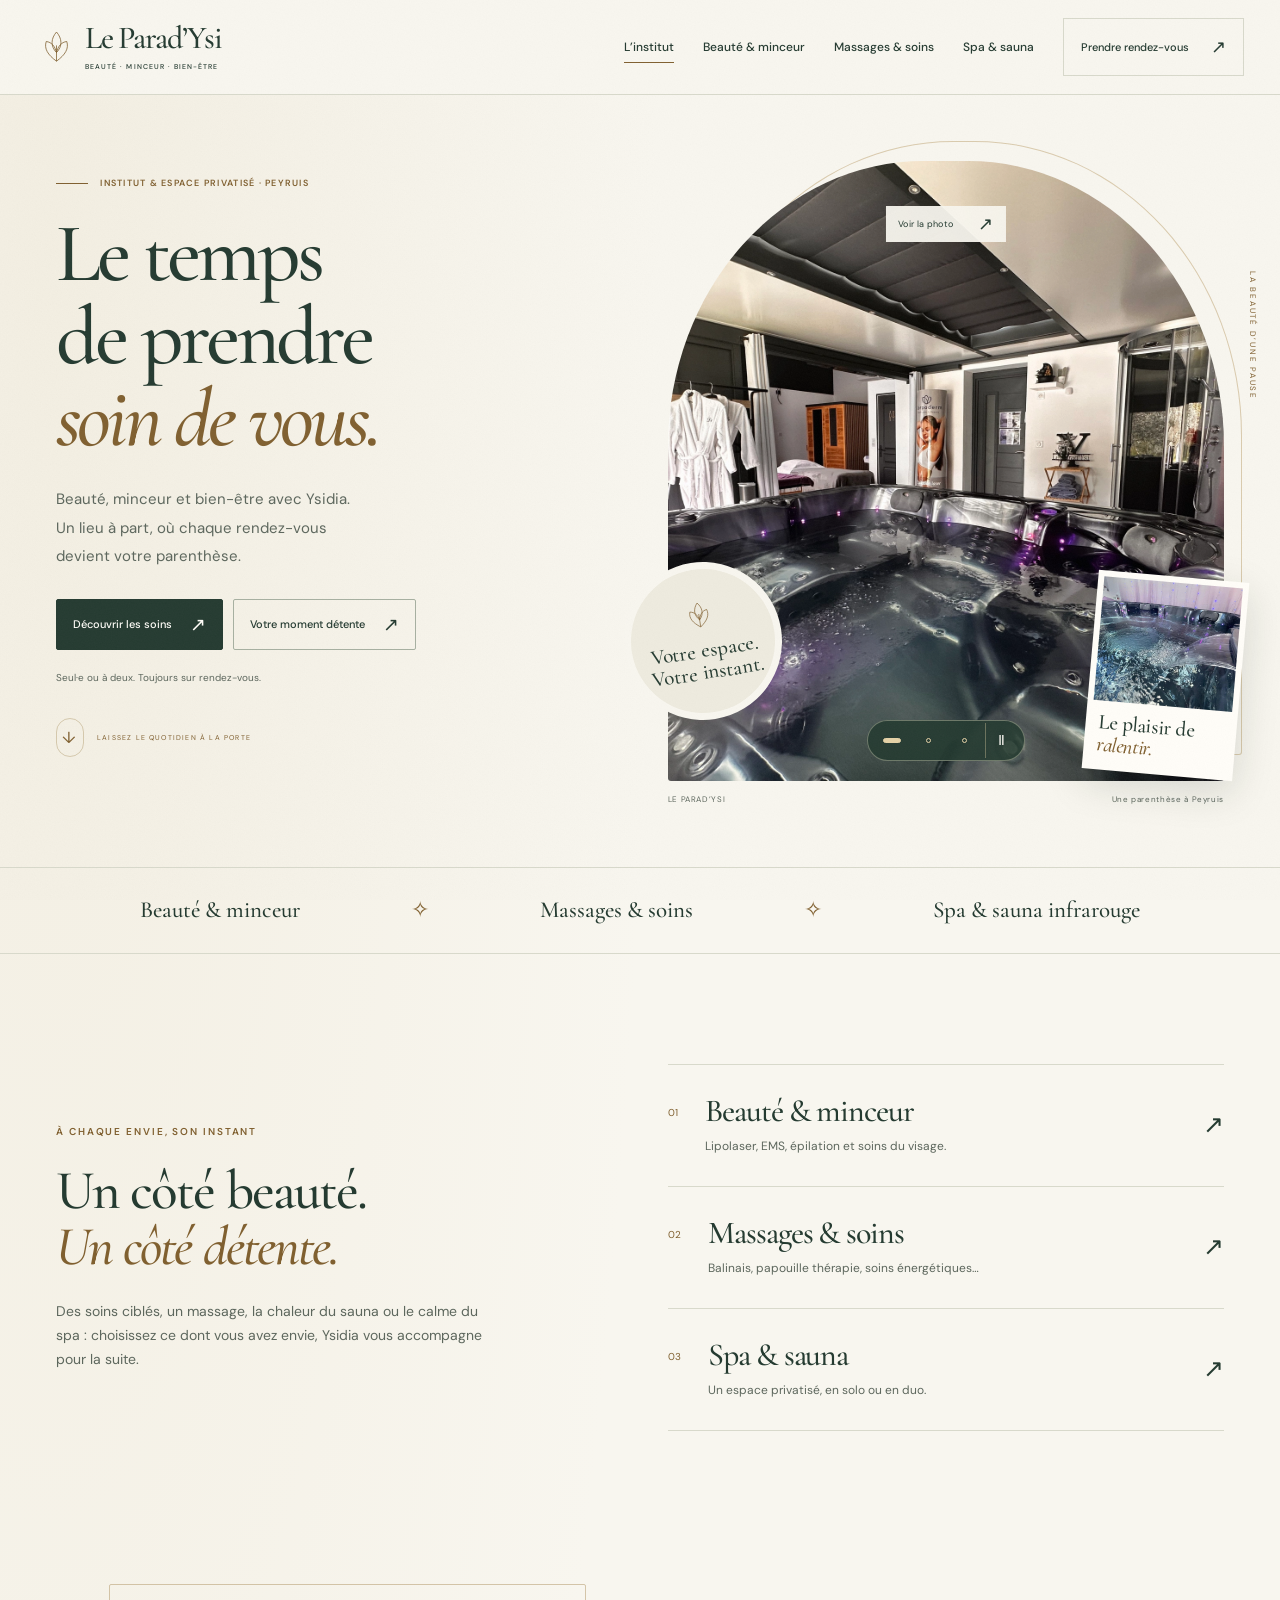
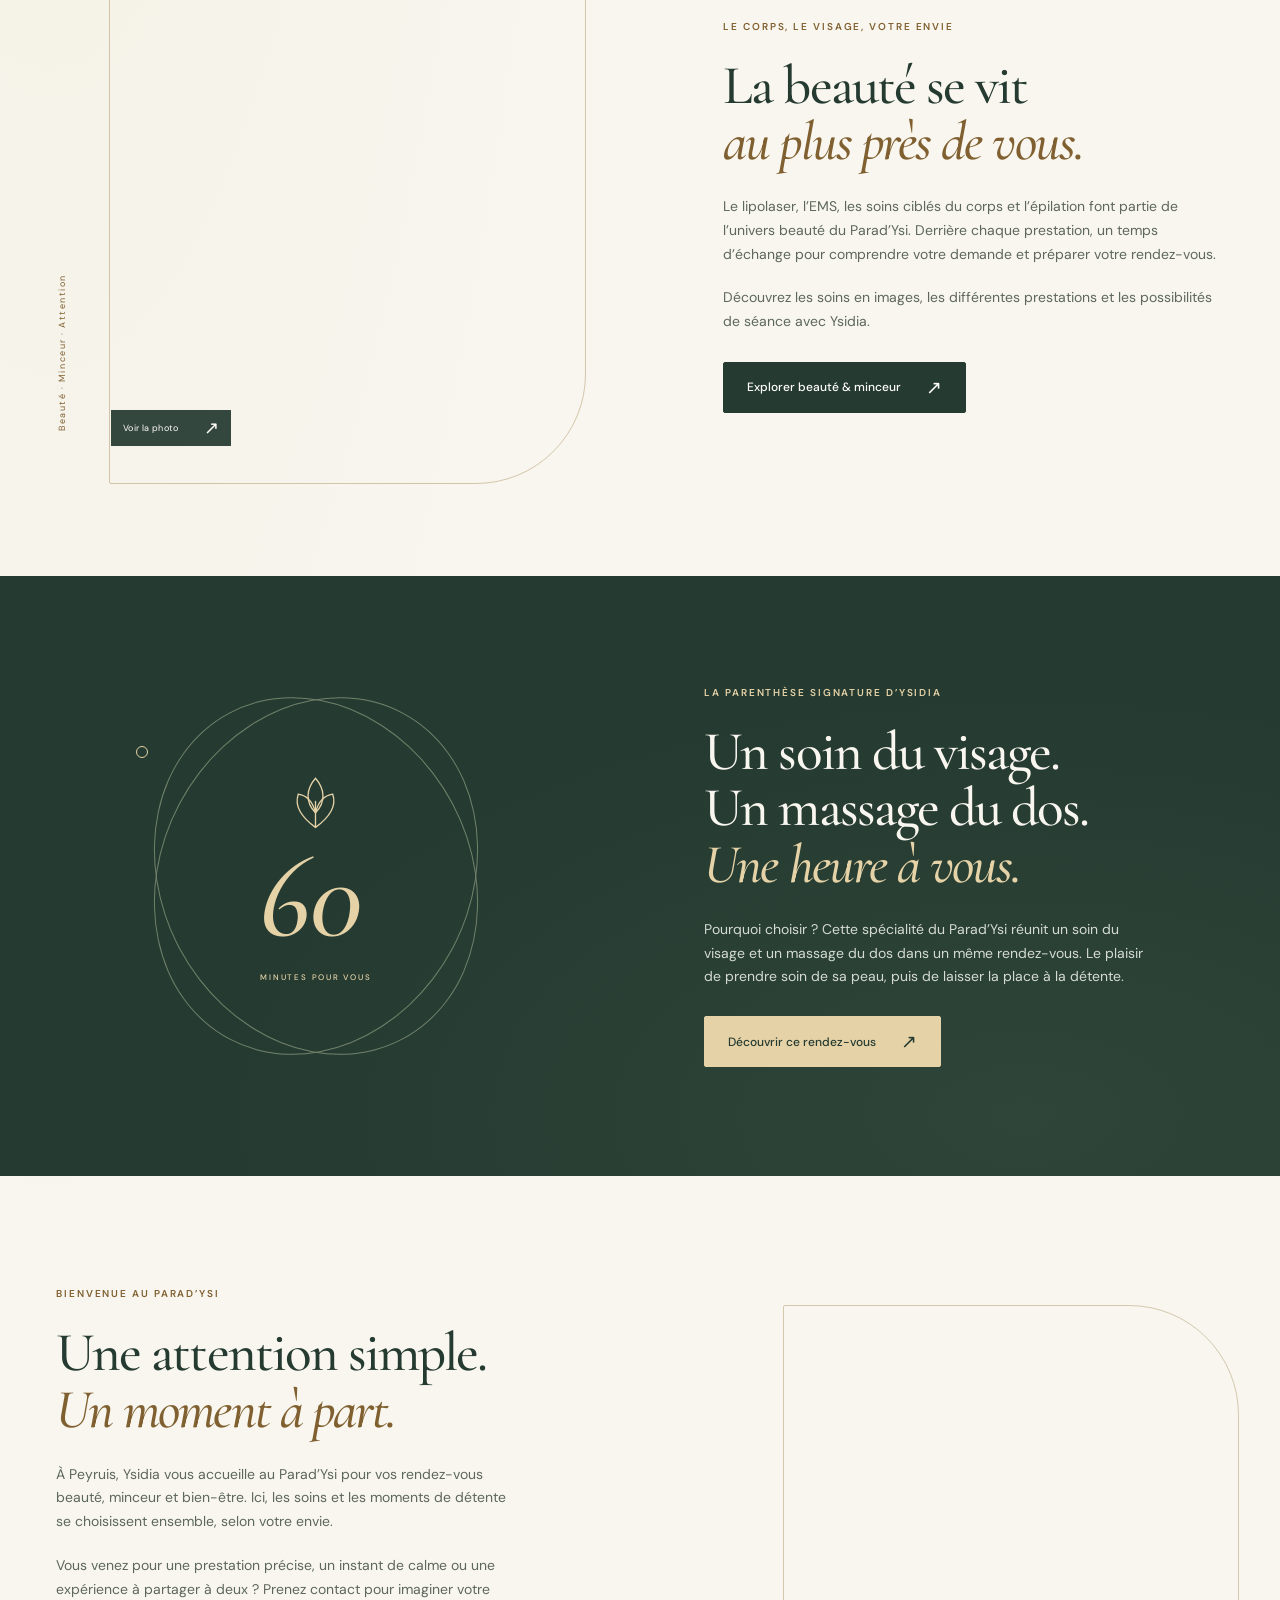
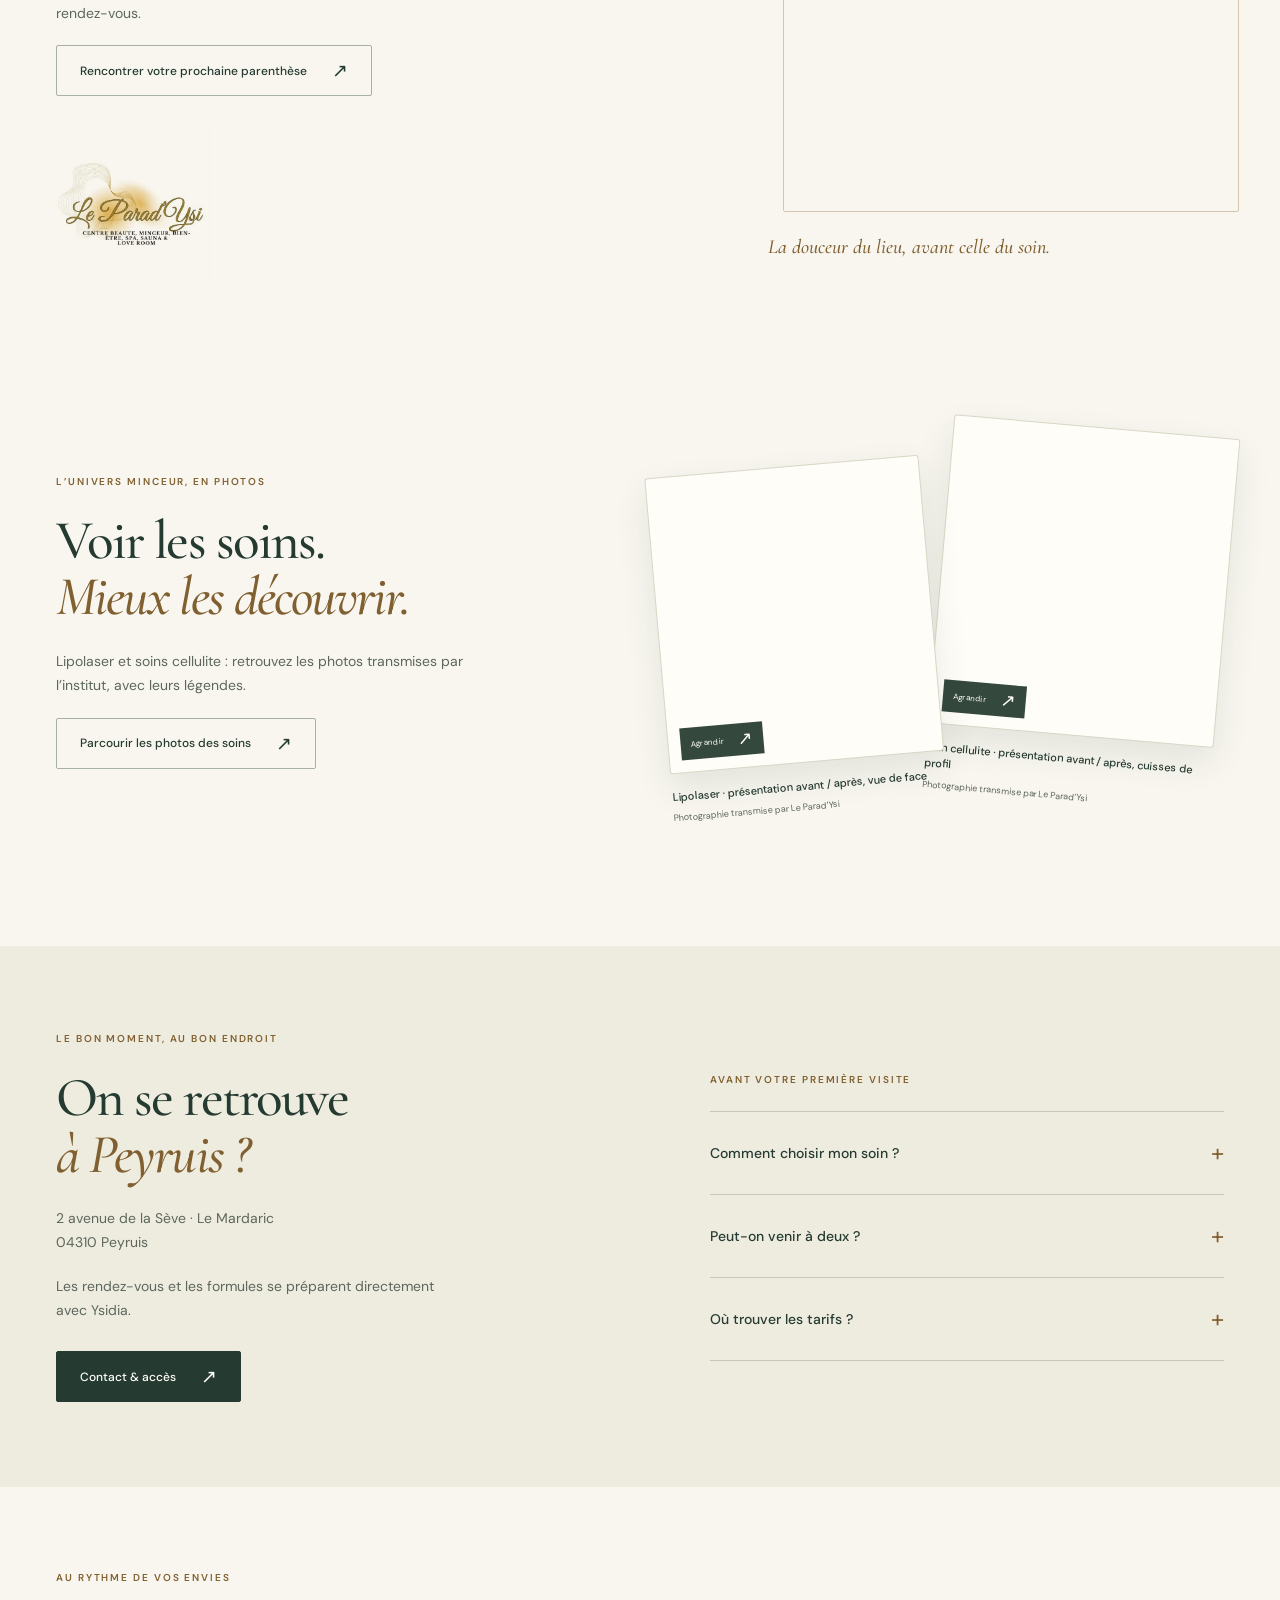
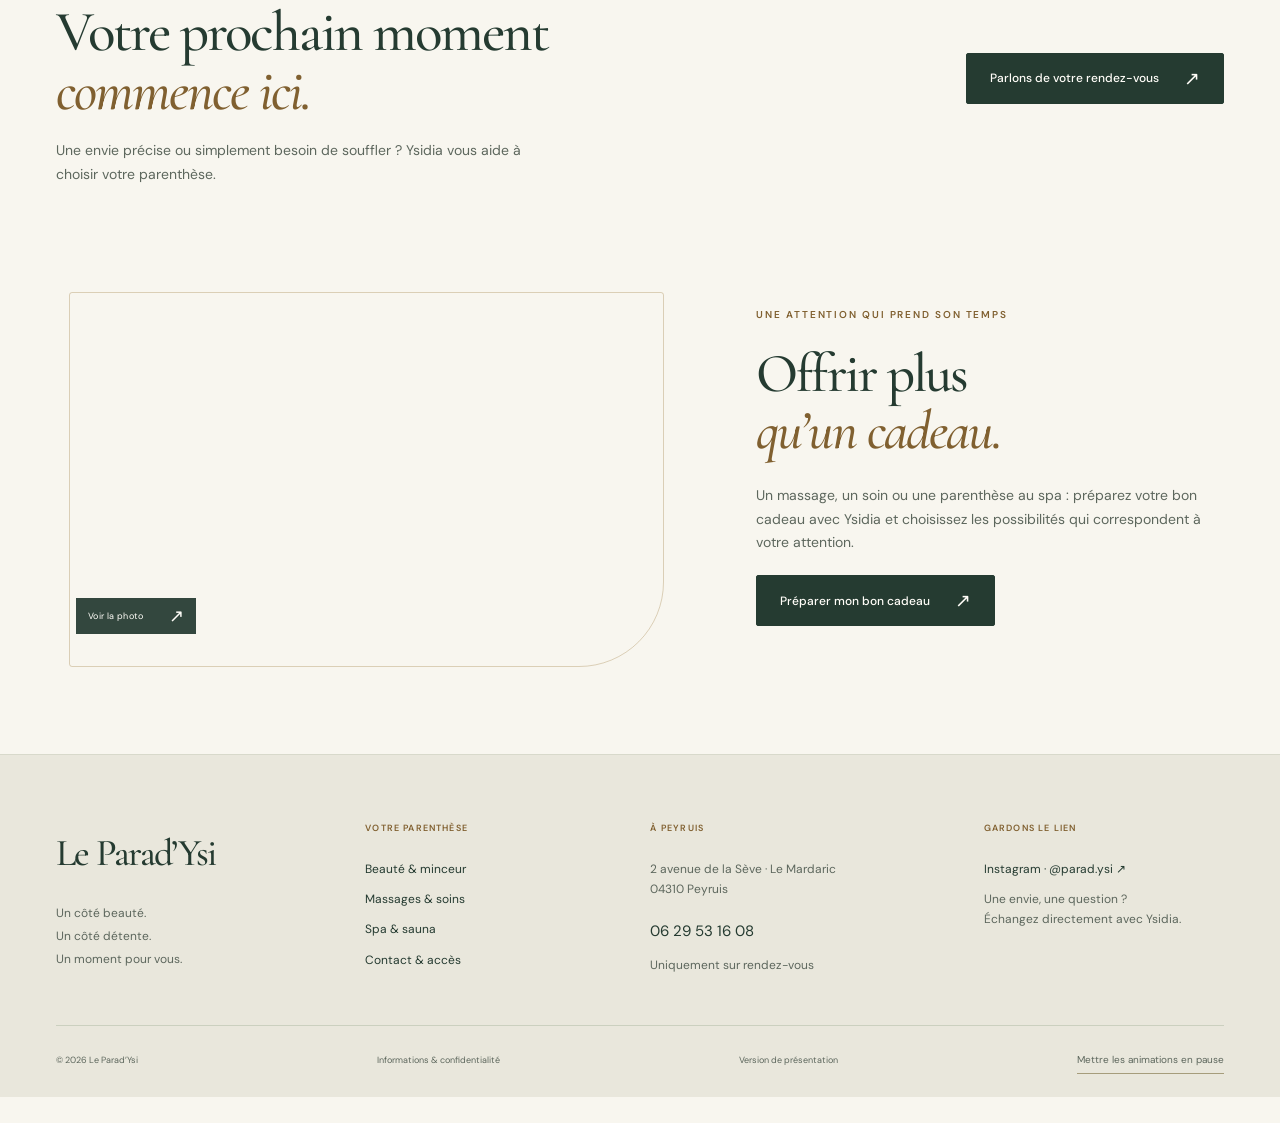
==== commit 51ff8237: "Replace compressed thumbnails with full-resolution Instagram photographs" ====
--- a/index.html
+++ b/index.html
@@ -1,14 +1,14 @@
 <!doctype html>
-<html lang="fr"><head><meta charset="utf-8"><meta name="viewport" content="width=device-width, initial-scale=1"><meta name="robots" content="noindex,nofollow"><meta name="referrer" content="strict-origin-when-cross-origin"><meta name="theme-color" content="#253b31"><meta http-equiv="Content-Security-Policy" content="default-src 'self'; script-src 'self'; style-src 'self'; img-src 'self' data:; font-src 'self'; connect-src 'none'; object-src 'none'; base-uri 'self'; form-action 'none'"><title>Le Parad’Ysi · Beauté, minceur &amp; bien-être à Peyruis</title><meta name="description" content="Découvrez Le Parad’Ysi avec Ysidia : soins minceur, épilation, massages, spa privatisé et sauna infrarouge à Peyruis. Sur rendez-vous."><link rel="canonical" href="https://propulsite1179.github.io/le-paradysi/"><meta property="og:type" content="website"><meta property="og:locale" content="fr_FR"><meta property="og:site_name" content="Le Parad’Ysi"><meta property="og:title" content="Le Parad’Ysi · Beauté, minceur &amp; bien-être à Peyruis"><meta property="og:description" content="Découvrez Le Parad’Ysi avec Ysidia : soins minceur, épilation, massages, spa privatisé et sauna infrarouge à Peyruis. Sur rendez-vous."><meta property="og:url" content="https://propulsite1179.github.io/le-paradysi/"><meta property="og:image" content="https://propulsite1179.github.io/le-paradysi/assets/espace.webp"><meta property="og:image:alt" content="L’espace spa du Parad’Ysi à Peyruis"><meta name="twitter:card" content="summary_large_image"><link rel="icon" href="assets/favicon.svg" type="image/svg+xml"><link rel="apple-touch-icon" href="assets/icon.png"><link rel="preload" href="assets/espace.webp" as="image" fetchpriority="high"><link rel="stylesheet" href="assets/fonts.css"><link rel="stylesheet" href="assets/site.css"><link rel="stylesheet" href="assets/experience.css"><script src="assets/site.js" defer></script><script src="assets/experience.js" defer></script></head><body><div class="reading-progress" aria-hidden="true"></div><a class="skip-link" href="#contenu">Aller au contenu</a>
+<html lang="fr"><head><meta charset="utf-8"><meta name="viewport" content="width=device-width, initial-scale=1"><meta name="robots" content="noindex,nofollow"><meta name="referrer" content="strict-origin-when-cross-origin"><meta name="theme-color" content="#253b31"><meta http-equiv="Content-Security-Policy" content="default-src 'self'; script-src 'self'; style-src 'self'; img-src 'self' data:; font-src 'self'; connect-src 'none'; object-src 'none'; base-uri 'self'; form-action 'none'"><title>Le Parad’Ysi · Beauté, minceur &amp; bien-être à Peyruis</title><meta name="description" content="Découvrez Le Parad’Ysi avec Ysidia : soins minceur, épilation, massages, spa privatisé et sauna infrarouge à Peyruis. Sur rendez-vous."><link rel="canonical" href="https://propulsite1179.github.io/le-paradysi/"><meta property="og:type" content="website"><meta property="og:locale" content="fr_FR"><meta property="og:site_name" content="Le Parad’Ysi"><meta property="og:title" content="Le Parad’Ysi · Beauté, minceur &amp; bien-être à Peyruis"><meta property="og:description" content="Découvrez Le Parad’Ysi avec Ysidia : soins minceur, épilation, massages, spa privatisé et sauna infrarouge à Peyruis. Sur rendez-vous."><meta property="og:url" content="https://propulsite1179.github.io/le-paradysi/"><meta property="og:image" content="https://propulsite1179.github.io/le-paradysi/assets/espace-hd.webp"><meta property="og:image:alt" content="L’espace spa du Parad’Ysi à Peyruis"><meta name="twitter:card" content="summary_large_image"><link rel="icon" href="assets/favicon.svg" type="image/svg+xml"><link rel="apple-touch-icon" href="assets/icon.png"><link rel="preload" href="assets/espace-hd.webp" as="image" fetchpriority="high"><link rel="stylesheet" href="assets/fonts.css"><link rel="stylesheet" href="assets/site.css"><link rel="stylesheet" href="assets/experience.css?v=20261017-hd"><script src="assets/site.js" defer></script><script src="assets/experience.js" defer></script></head><body><div class="reading-progress" aria-hidden="true"></div><a class="skip-link" href="#contenu">Aller au contenu</a>
     <header class="site-header"><div class="header-inner"><a class="brand" href="index.html" aria-label="Le Parad’Ysi, accueil"><svg viewBox="0 0 52 52" fill="none" aria-hidden="true"><path d="M26 44C15 36 10 28 13 19c7 1 11 6 13 14 2-8 6-13 13-14 3 9-2 17-13 25Z" stroke="currentColor"/><path d="M26 33C18 25 19 15 26 7c7 8 8 18 0 26Z" stroke="currentColor"/><path d="M26 44V24" stroke="currentColor"/></svg><span>Le Parad’Ysi<small>BEAUTÉ · MINCEUR · BIEN-ÊTRE</small></span></a>
     <button class="menu-toggle" type="button" aria-expanded="false" aria-controls="navigation"><span class="menu-label">Menu</span><span class="menu-lines" aria-hidden="true"></span></button>
     <nav id="navigation" class="navigation" aria-label="Navigation principale"><a href="index.html" aria-current=page>L’institut</a><a href="beaute-minceur.html">Beauté & minceur</a><a href="massages.html">Massages & soins</a><a href="spa-sauna.html">Spa & sauna</a><a class="nav-contact" href="contact.html">Prendre rendez-vous <span aria-hidden="true">↗</span></a></nav></div></header><main id="contenu">
-<section class="hero container"><div class="hero-copy"><p class="eyebrow"><span class="small-line"></span> INSTITUT & ESPACE PRIVATISÉ · PEYRUIS</p><h1>Le temps<br>de prendre<br><em>soin de vous.</em></h1><p>Beauté, minceur et bien-être avec Ysidia.<br>Un lieu à part, où chaque rendez-vous<br>devient votre parenthèse.</p><div class="hero-actions"><a class="button" href="beaute-minceur.html">Découvrir les soins<span aria-hidden="true">↗</span></a><a class="button button-outline" href="spa-sauna.html">Votre moment détente<span aria-hidden="true">↗</span></a></div><p class="hero-footnote">Seul·e ou à deux. Toujours sur rendez-vous.</p><a class="scroll-invitation" href="#vos-envies"><span aria-hidden="true">↓</span> LAISSEZ LE QUOTIDIEN À LA PORTE</a></div><div class="hero-visual"><button class="image-zoom" data-hero-photo type="button" data-image="assets/espace.webp" data-caption="L’espace spa privatisé du Parad’Ysi, à Peyruis" aria-label="Agrandir : L’espace spa privatisé du Parad’Ysi, à Peyruis"><img src="assets/espace.webp" width="960" height="720" alt="L’espace spa privatisé du Parad’Ysi" class="scene-slide is-active" fetchpriority=high decoding="async"><img src="assets/spa.webp" width="640" height="480" alt="Le spa du Parad’Ysi" class="scene-slide" loading=lazy decoding="async"><img src="assets/ambiance.webp" width="480" height="600" alt="L’ambiance lumineuse du spa" class="scene-slide" loading=lazy decoding="async"><span class="zoom-label">Voir la photo<span aria-hidden="true">↗</span></span></button><div class="scene-controls" aria-label="Diaporama de l’espace"><button type="button" data-scene="0" aria-label="Voir l’espace spa" aria-pressed="true"><span></span></button><button type="button" data-scene="1" aria-label="Voir l’eau du spa" aria-pressed="false"><span></span></button><button type="button" data-scene="2" aria-label="Voir l’ambiance du spa" aria-pressed="false"><span></span></button><button type="button" class="scene-pause" aria-label="Mettre le diaporama en pause" aria-pressed="false"><span aria-hidden="true">Ⅱ</span></button></div><div class="hero-stamp"><svg viewBox="0 0 52 52" fill="none" aria-hidden="true"><path d="M26 44C15 36 10 28 13 19c7 1 11 6 13 14 2-8 6-13 13-14 3 9-2 17-13 25Z" stroke="currentColor"/><path d="M26 33C18 25 19 15 26 7c7 8 8 18 0 26Z" stroke="currentColor"/><path d="M26 44V24" stroke="currentColor"/></svg><span>Votre espace.<br>Votre instant.</span></div><div class="hero-detail"><img src="assets/spa.webp" width="640" height="480" alt="Un détail de l’eau du spa" class="" loading=lazy decoding="async"><span>Le plaisir de<br><em>ralentir.</em></span></div><span class="hero-side-note">LA BEAUTÉ D’UNE PAUSE</span><div class="image-caption"><span>LE PARAD’YSI</span><span>Une parenthèse à Peyruis</span></div></div></section>
+<section class="hero container"><div class="hero-copy"><p class="eyebrow"><span class="small-line"></span> INSTITUT & ESPACE PRIVATISÉ · PEYRUIS</p><h1>Le temps<br>de prendre<br><em>soin de vous.</em></h1><p>Beauté, minceur et bien-être avec Ysidia.<br>Un lieu à part, où chaque rendez-vous<br>devient votre parenthèse.</p><div class="hero-actions"><a class="button" href="beaute-minceur.html">Découvrir les soins<span aria-hidden="true">↗</span></a><a class="button button-outline" href="spa-sauna.html">Votre moment détente<span aria-hidden="true">↗</span></a></div><p class="hero-footnote">Seul·e ou à deux. Toujours sur rendez-vous.</p><a class="scroll-invitation" href="#vos-envies"><span aria-hidden="true">↓</span> LAISSEZ LE QUOTIDIEN À LA PORTE</a></div><div class="hero-visual"><button class="image-zoom" data-hero-photo type="button" data-image="assets/espace-hd.webp" data-caption="L’espace spa privatisé du Parad’Ysi, à Peyruis" aria-label="Agrandir : L’espace spa privatisé du Parad’Ysi, à Peyruis"><img src="assets/espace-hd.webp" width="1920" height="1440" alt="L’espace spa privatisé du Parad’Ysi" class="scene-slide is-active" fetchpriority=high decoding="async"><img src="assets/spa-hd.webp" width="1206" height="904" alt="Le spa du Parad’Ysi" class="scene-slide" loading=lazy decoding="async"><img src="assets/ambiance-hd.webp" width="1206" height="1508" alt="L’ambiance lumineuse du spa" class="scene-slide" loading=lazy decoding="async"><span class="zoom-label">Voir la photo<span aria-hidden="true">↗</span></span></button><div class="scene-controls" aria-label="Diaporama de l’espace"><button type="button" data-scene="0" aria-label="Voir l’espace spa" aria-pressed="true"><span></span></button><button type="button" data-scene="1" aria-label="Voir l’eau du spa" aria-pressed="false"><span></span></button><button type="button" data-scene="2" aria-label="Voir l’ambiance du spa" aria-pressed="false"><span></span></button><button type="button" class="scene-pause" aria-label="Mettre le diaporama en pause" aria-pressed="false"><span aria-hidden="true">Ⅱ</span></button></div><div class="hero-stamp"><svg viewBox="0 0 52 52" fill="none" aria-hidden="true"><path d="M26 44C15 36 10 28 13 19c7 1 11 6 13 14 2-8 6-13 13-14 3 9-2 17-13 25Z" stroke="currentColor"/><path d="M26 33C18 25 19 15 26 7c7 8 8 18 0 26Z" stroke="currentColor"/><path d="M26 44V24" stroke="currentColor"/></svg><span>Votre espace.<br>Votre instant.</span></div><div class="hero-detail"><img src="assets/spa-hd.webp" width="1206" height="904" alt="Un détail de l’eau du spa" class="" loading=lazy decoding="async"><span>Le plaisir de<br><em>ralentir.</em></span></div><span class="hero-side-note">LA BEAUTÉ D’UNE PAUSE</span><div class="image-caption"><span>LE PARAD’YSI</span><span>Une parenthèse à Peyruis</span></div></div></section>
 <div class="ritual-strip"><div class="container"><span>Beauté & minceur</span><span aria-hidden="true">✧</span><span>Massages & soins</span><span aria-hidden="true">✧</span><span>Spa & sauna infrarouge</span></div></div>
 <section id="vos-envies" class="section container worlds"><div class="section-heading"><p class="eyebrow">À CHAQUE ENVIE, SON INSTANT</p><h2>Un côté beauté.<br><em>Un côté détente.</em></h2><p>Des soins ciblés, un massage, la chaleur du sauna ou le calme du spa : choisissez ce dont vous avez envie, Ysidia vous accompagne pour la suite.</p></div><div class="world-list"><a class="world" href="beaute-minceur.html"><span class="world-number">01</span><div><h3>Beauté & minceur</h3><p>Lipolaser, EMS, épilation et soins du visage.</p></div><span aria-hidden="true">↗</span></a><a class="world" href="massages.html"><span class="world-number">02</span><div><h3>Massages & soins</h3><p>Balinais, papouille thérapie, soins énergétiques…</p></div><span aria-hidden="true">↗</span></a><a class="world" href="spa-sauna.html"><span class="world-number">03</span><div><h3>Spa & sauna</h3><p>Un espace privatisé, en solo ou en duo.</p></div><span aria-hidden="true">↗</span></a></div></section>
-<section class="care-story section container"><div class="care-story-photo" data-gallery-group><button class="image-zoom" type="button" data-image="assets/lipolaser-seance.webp" data-caption="Une séance de lipolaser au Parad’Ysi" aria-label="Agrandir : Une séance de lipolaser au Parad’Ysi"><img src="assets/lipolaser-seance.webp" width="720" height="960" alt="Une séance de lipolaser au Parad’Ysi" class="" loading=lazy decoding="async"><span class="zoom-label">Voir la photo<span aria-hidden="true">↗</span></span></button><span class="care-photo-note">Beauté · Minceur · Attention</span></div><div class="care-story-copy"><p class="eyebrow">LE CORPS, LE VISAGE, VOTRE ENVIE</p><h2>La beauté se vit<br><em>au plus près de vous.</em></h2><p>Le lipolaser, l’EMS, les soins ciblés du corps et l’épilation font partie de l’univers beauté du Parad’Ysi. Derrière chaque prestation, un temps d’échange pour comprendre votre demande et préparer votre rendez-vous.</p><p>Découvrez les soins en images, les différentes prestations et les possibilités de séance avec Ysidia.</p><a class="button" href="beaute-minceur.html">Explorer beauté & minceur<span aria-hidden="true">↗</span></a></div></section><section class="signature"><div class="container signature-grid"><div class="signature-art"><span class="orbital orbital-one"></span><span class="orbital orbital-two"></span><svg viewBox="0 0 52 52" fill="none" aria-hidden="true"><path d="M26 44C15 36 10 28 13 19c7 1 11 6 13 14 2-8 6-13 13-14 3 9-2 17-13 25Z" stroke="currentColor"/><path d="M26 33C18 25 19 15 26 7c7 8 8 18 0 26Z" stroke="currentColor"/><path d="M26 44V24" stroke="currentColor"/></svg><span class="signature-time">60<small>MINUTES POUR VOUS</small></span></div><div class="signature-copy"><p class="eyebrow">LA PARENTHÈSE SIGNATURE D’YSIDIA</p><h2>Un soin du visage.<br>Un massage du dos.<br><em>Une heure à vous.</em></h2><p>Pourquoi choisir ? Cette spécialité du Parad’Ysi réunit un soin du visage et un massage du dos dans un même rendez-vous. Le plaisir de prendre soin de sa peau, puis de laisser la place à la détente.</p><a class="button" href="contact.html?soin=Soin%20visage%20et%20massage%20du%20dos%20%C2%B7%201%20h">Découvrir ce rendez-vous<span aria-hidden="true">↗</span></a></div></div></section>
-<section id="ysidia" class="section container about-grid"><div class="about-copy"><p class="eyebrow">BIENVENUE AU PARAD’YSI</p><h2>Une attention simple.<br><em>Un moment à part.</em></h2><p>À Peyruis, Ysidia vous accueille au Parad’Ysi pour vos rendez-vous beauté, minceur et bien-être. Ici, les soins et les moments de détente se choisissent ensemble, selon votre envie.</p><p>Vous venez pour une prestation précise, un instant de calme ou une expérience à partager à deux ? Prenez contact pour imaginer votre rendez-vous.</p><a class="button button-outline" href="contact.html">Rencontrer votre prochaine parenthèse<span aria-hidden="true">↗</span></a><img src="assets/logo.webp" width="480" height="480" alt="Logo officiel Le Parad’Ysi, centre beauté, minceur et bien-être" class="official-logo" loading=lazy decoding="async"></div><figure class="portrait-photo"><img src="assets/ambiance.webp" width="480" height="600" alt="Les lumières douces de l’espace spa du Parad’Ysi" class="" loading=lazy decoding="async"><figcaption>La douceur du lieu, avant celle du soin.</figcaption></figure></section>
-<section class="result-preview container"><div><p class="eyebrow">L’UNIVERS MINCEUR, EN PHOTOS</p><h2>Voir les soins.<br><em>Mieux les découvrir.</em></h2><p>Lipolaser et soins cellulite : retrouvez les photos transmises par l’institut, avec leurs légendes.</p><a class="button button-outline" href="beaute-minceur.html#photos-soins">Parcourir les photos des soins<span aria-hidden="true">↗</span></a></div><div class="result-fan" data-gallery-group><figure class="media-card"><button class="image-zoom" type="button" data-image="assets/lipolaser-01.webp" data-caption="Lipolaser · présentation avant / après, vue de face" aria-label="Agrandir : Lipolaser · présentation avant / après, vue de face"><img src="assets/lipolaser-01.webp" width="480" height="480" alt="Lipolaser · présentation avant / après, vue de face" class="" loading=lazy decoding="async"><span class="zoom-label">Agrandir<span aria-hidden="true">↗</span></span></button><figcaption><strong>Lipolaser · présentation avant / après, vue de face</strong><span>Photographie transmise par Le Parad’Ysi</span></figcaption></figure><figure class="media-card"><button class="image-zoom" type="button" data-image="assets/cellulite-03.webp" data-caption="Soin cellulite · présentation avant / après, cuisses de profil" aria-label="Agrandir : Soin cellulite · présentation avant / après, cuisses de profil"><img src="assets/cellulite-03.webp" width="480" height="480" alt="Soin cellulite · présentation avant / après, cuisses de profil" class="" loading=lazy decoding="async"><span class="zoom-label">Agrandir<span aria-hidden="true">↗</span></span></button><figcaption><strong>Soin cellulite · présentation avant / après, cuisses de profil</strong><span>Photographie transmise par Le Parad’Ysi</span></figcaption></figure></div></section><section class="visit-section"><div class="container visit-grid"><div><p class="eyebrow">LE BON MOMENT, AU BON ENDROIT</p><h2>On se retrouve<br><em>à Peyruis ?</em></h2><p>2 avenue de la Sève · Le Mardaric<br>04310 Peyruis</p><p>Les rendez-vous et les formules se préparent directement avec Ysidia.</p><a class="button" href="contact.html">Contact & accès<span aria-hidden="true">↗</span></a></div><div><p class="eyebrow">AVANT VOTRE PREMIÈRE VISITE</p><div class="faq"><details><summary>Comment choisir mon soin ?<span aria-hidden="true">+</span></summary><div class="faq-answer"><p>Parlez de votre envie à Ysidia. Elle vous présente les prestations et leurs modalités avant de fixer votre rendez-vous.</p></div></details><details><summary>Peut-on venir à deux ?<span aria-hidden="true">+</span></summary><div class="faq-answer"><p>Oui, les massages en duo et l’espace spa/sauna font partie des possibilités. Les formules et disponibilités sont à préciser au moment de votre demande.</p></div></details><details><summary>Où trouver les tarifs ?<span aria-hidden="true">+</span></summary><div class="faq-answer"><p>Les tarifs dépendent du soin, de sa durée et de la formule choisie. Demandez le détail et le montant à Ysidia avant de confirmer votre rendez-vous.</p></div></details></div></div></div></section>
+<section class="care-story section container"><div class="care-story-photo" data-gallery-group><button class="image-zoom" type="button" data-image="assets/lipolaser-seance-hd.webp" data-caption="Une séance de lipolaser au Parad’Ysi" aria-label="Agrandir : Une séance de lipolaser au Parad’Ysi"><img src="assets/lipolaser-seance-hd.webp" width="1206" height="1608" alt="Une séance de lipolaser au Parad’Ysi" class="" loading=lazy decoding="async"><span class="zoom-label">Voir la photo<span aria-hidden="true">↗</span></span></button><span class="care-photo-note">Beauté · Minceur · Attention</span></div><div class="care-story-copy"><p class="eyebrow">LE CORPS, LE VISAGE, VOTRE ENVIE</p><h2>La beauté se vit<br><em>au plus près de vous.</em></h2><p>Le lipolaser, l’EMS, les soins ciblés du corps et l’épilation font partie de l’univers beauté du Parad’Ysi. Derrière chaque prestation, un temps d’échange pour comprendre votre demande et préparer votre rendez-vous.</p><p>Découvrez les soins en images, les différentes prestations et les possibilités de séance avec Ysidia.</p><a class="button" href="beaute-minceur.html">Explorer beauté & minceur<span aria-hidden="true">↗</span></a></div></section><section class="signature"><div class="container signature-grid"><div class="signature-art"><span class="orbital orbital-one"></span><span class="orbital orbital-two"></span><svg viewBox="0 0 52 52" fill="none" aria-hidden="true"><path d="M26 44C15 36 10 28 13 19c7 1 11 6 13 14 2-8 6-13 13-14 3 9-2 17-13 25Z" stroke="currentColor"/><path d="M26 33C18 25 19 15 26 7c7 8 8 18 0 26Z" stroke="currentColor"/><path d="M26 44V24" stroke="currentColor"/></svg><span class="signature-time">60<small>MINUTES POUR VOUS</small></span></div><div class="signature-copy"><p class="eyebrow">LA PARENTHÈSE SIGNATURE D’YSIDIA</p><h2>Un soin du visage.<br>Un massage du dos.<br><em>Une heure à vous.</em></h2><p>Pourquoi choisir ? Cette spécialité du Parad’Ysi réunit un soin du visage et un massage du dos dans un même rendez-vous. Le plaisir de prendre soin de sa peau, puis de laisser la place à la détente.</p><a class="button" href="contact.html?soin=Soin%20visage%20et%20massage%20du%20dos%20%C2%B7%201%20h">Découvrir ce rendez-vous<span aria-hidden="true">↗</span></a></div></div></section>
+<section id="ysidia" class="section container about-grid"><div class="about-copy"><p class="eyebrow">BIENVENUE AU PARAD’YSI</p><h2>Une attention simple.<br><em>Un moment à part.</em></h2><p>À Peyruis, Ysidia vous accueille au Parad’Ysi pour vos rendez-vous beauté, minceur et bien-être. Ici, les soins et les moments de détente se choisissent ensemble, selon votre envie.</p><p>Vous venez pour une prestation précise, un instant de calme ou une expérience à partager à deux ? Prenez contact pour imaginer votre rendez-vous.</p><a class="button button-outline" href="contact.html">Rencontrer votre prochaine parenthèse<span aria-hidden="true">↗</span></a><img src="assets/logo-hd.webp" width="500" height="500" alt="Logo officiel Le Parad’Ysi, centre beauté, minceur et bien-être" class="official-logo" loading=lazy decoding="async"></div><figure class="portrait-photo"><img src="assets/ambiance-hd.webp" width="1206" height="1508" alt="Les lumières douces de l’espace spa du Parad’Ysi" class="" loading=lazy decoding="async"><figcaption>La douceur du lieu, avant celle du soin.</figcaption></figure></section>
+<section class="result-preview container"><div><p class="eyebrow">L’UNIVERS MINCEUR, EN PHOTOS</p><h2>Voir les soins.<br><em>Mieux les découvrir.</em></h2><p>Lipolaser et soins cellulite : retrouvez les photos transmises par l’institut, avec leurs légendes.</p><a class="button button-outline" href="beaute-minceur.html#photos-soins">Parcourir les photos des soins<span aria-hidden="true">↗</span></a></div><div class="result-fan" data-gallery-group><figure class="media-card"><button class="image-zoom" type="button" data-image="assets/lipolaser-01-hd.webp" data-caption="Lipolaser · présentation avant / après, vue de face" aria-label="Agrandir : Lipolaser · présentation avant / après, vue de face"><img src="assets/lipolaser-01-hd.webp" width="1206" height="1206" alt="Lipolaser · présentation avant / après, vue de face" class="" loading=lazy decoding="async"><span class="zoom-label">Agrandir<span aria-hidden="true">↗</span></span></button><figcaption><strong>Lipolaser · présentation avant / après, vue de face</strong><span>Photographie transmise par Le Parad’Ysi</span></figcaption></figure><figure class="media-card"><button class="image-zoom" type="button" data-image="assets/cellulite-03-hd.webp" data-caption="Soin cellulite · présentation avant / après, cuisses de profil" aria-label="Agrandir : Soin cellulite · présentation avant / après, cuisses de profil"><img src="assets/cellulite-03-hd.webp" width="1206" height="1206" alt="Soin cellulite · présentation avant / après, cuisses de profil" class="" loading=lazy decoding="async"><span class="zoom-label">Agrandir<span aria-hidden="true">↗</span></span></button><figcaption><strong>Soin cellulite · présentation avant / après, cuisses de profil</strong><span>Photographie transmise par Le Parad’Ysi</span></figcaption></figure></div></section><section class="visit-section"><div class="container visit-grid"><div><p class="eyebrow">LE BON MOMENT, AU BON ENDROIT</p><h2>On se retrouve<br><em>à Peyruis ?</em></h2><p>2 avenue de la Sève · Le Mardaric<br>04310 Peyruis</p><p>Les rendez-vous et les formules se préparent directement avec Ysidia.</p><a class="button" href="contact.html">Contact & accès<span aria-hidden="true">↗</span></a></div><div><p class="eyebrow">AVANT VOTRE PREMIÈRE VISITE</p><div class="faq"><details><summary>Comment choisir mon soin ?<span aria-hidden="true">+</span></summary><div class="faq-answer"><p>Parlez de votre envie à Ysidia. Elle vous présente les prestations et leurs modalités avant de fixer votre rendez-vous.</p></div></details><details><summary>Peut-on venir à deux ?<span aria-hidden="true">+</span></summary><div class="faq-answer"><p>Oui, les massages en duo et l’espace spa/sauna font partie des possibilités. Les formules et disponibilités sont à préciser au moment de votre demande.</p></div></details><details><summary>Où trouver les tarifs ?<span aria-hidden="true">+</span></summary><div class="faq-answer"><p>Les tarifs dépendent du soin, de sa durée et de la formule choisie. Demandez le détail et le montant à Ysidia avant de confirmer votre rendez-vous.</p></div></details></div></div></div></section>
 <section class="closing"><div class="container closing-inner"><div><p class="eyebrow">AU RYTHME DE VOS ENVIES</p><h2>Votre prochain moment<br><em>commence ici.</em></h2><p>Une envie précise ou simplement besoin de souffler ? Ysidia vous aide à choisir votre parenthèse.</p></div><a class="button" href="contact.html?soin=Une%20premi%C3%A8re%20visite">Parlons de votre rendez-vous<span aria-hidden="true">↗</span></a></div></section>
-<section class="gift-photo-section container" data-gallery-group><div class="gift-real-photo"><button class="image-zoom" type="button" data-image="assets/bon-cadeau.webp" data-caption="Les bons cadeaux du Parad’Ysi" aria-label="Agrandir : Les bons cadeaux du Parad’Ysi"><img src="assets/bon-cadeau.webp" width="837" height="720" alt="Les bons cadeaux du Parad’Ysi" class="" loading=lazy decoding="async"><span class="zoom-label">Voir la photo<span aria-hidden="true">↗</span></span></button></div><div><p class="eyebrow">UNE ATTENTION QUI PREND SON TEMPS</p><h2>Offrir plus<br><em>qu’un cadeau.</em></h2><p>Un massage, un soin ou une parenthèse au spa : préparez votre bon cadeau avec Ysidia et choisissez les possibilités qui correspondent à votre attention.</p><a class="button" href="contact.html?soin=Un%20bon%20cadeau">Préparer mon bon cadeau<span aria-hidden="true">↗</span></a></div></section></main><footer class="site-footer"><div class="container footer-grid"><div class="footer-brand"><a class="wordmark" href="index.html">Le Parad’Ysi</a><p>Un côté beauté.<br>Un côté détente.<br>Un moment pour vous.</p></div><div><p class="footer-title">Votre parenthèse</p><a href="beaute-minceur.html">Beauté & minceur</a><a href="massages.html">Massages & soins</a><a href="spa-sauna.html">Spa & sauna</a><a href="contact.html">Contact & accès</a></div><div><p class="footer-title">À Peyruis</p><p>2 avenue de la Sève · Le Mardaric<br>04310 Peyruis</p><a href="tel:+33629531608" class="footer-phone">06 29 53 16 08</a><p>Uniquement sur rendez-vous</p></div><div><p class="footer-title">Gardons le lien</p><a href="https://www.instagram.com/parad.ysi/" target="_blank" rel="noopener noreferrer">Instagram · @parad.ysi <span aria-hidden="true">↗</span></a><p>Une envie, une question ?<br>Échangez directement avec Ysidia.</p></div></div><div class="container footer-bottom"><span>© 2026 Le Parad’Ysi</span><a href="informations.html">Informations & confidentialité</a><span>Version de présentation</span><button class="motion-toggle" type="button" aria-pressed="false">Mettre les animations en pause</button></div></footer>
-    <a class="mobile-contact" href="contact.html">Demander un rendez-vous <span aria-hidden="true">↗</span></a><dialog class="photo-dialog" aria-labelledby="photo-caption"><button class="photo-close" type="button" aria-label="Fermer la photographie">Fermer <span aria-hidden="true">×</span></button><figure><img id="photo-full" src="assets/espace.webp" width="960" height="720" alt="L’espace du Parad’Ysi" class="" loading=lazy decoding="async"><figcaption id="photo-caption" aria-live="polite"></figcaption></figure><div class="photo-navigation"><button type="button" class="photo-previous" aria-label="Photographie précédente">←</button><span id="photo-counter"></span><button type="button" class="photo-next" aria-label="Photographie suivante">→</button></div></dialog></body></html>+<section class="gift-photo-section container" data-gallery-group><div class="gift-real-photo"><button class="image-zoom" type="button" data-image="assets/bon-cadeau-hd.webp" data-caption="Les bons cadeaux du Parad’Ysi" aria-label="Agrandir : Les bons cadeaux du Parad’Ysi"><img src="assets/bon-cadeau-hd.webp" width="1179" height="1014" alt="Les bons cadeaux du Parad’Ysi" class="" loading=lazy decoding="async"><span class="zoom-label">Voir la photo<span aria-hidden="true">↗</span></span></button></div><div><p class="eyebrow">UNE ATTENTION QUI PREND SON TEMPS</p><h2>Offrir plus<br><em>qu’un cadeau.</em></h2><p>Un massage, un soin ou une parenthèse au spa : préparez votre bon cadeau avec Ysidia et choisissez les possibilités qui correspondent à votre attention.</p><a class="button" href="contact.html?soin=Un%20bon%20cadeau">Préparer mon bon cadeau<span aria-hidden="true">↗</span></a></div></section></main><footer class="site-footer"><div class="container footer-grid"><div class="footer-brand"><a class="wordmark" href="index.html">Le Parad’Ysi</a><p>Un côté beauté.<br>Un côté détente.<br>Un moment pour vous.</p></div><div><p class="footer-title">Votre parenthèse</p><a href="beaute-minceur.html">Beauté & minceur</a><a href="massages.html">Massages & soins</a><a href="spa-sauna.html">Spa & sauna</a><a href="contact.html">Contact & accès</a></div><div><p class="footer-title">À Peyruis</p><p>2 avenue de la Sève · Le Mardaric<br>04310 Peyruis</p><a href="tel:+33629531608" class="footer-phone">06 29 53 16 08</a><p>Uniquement sur rendez-vous</p></div><div><p class="footer-title">Gardons le lien</p><a href="https://www.instagram.com/parad.ysi/" target="_blank" rel="noopener noreferrer">Instagram · @parad.ysi <span aria-hidden="true">↗</span></a><p>Une envie, une question ?<br>Échangez directement avec Ysidia.</p></div></div><div class="container footer-bottom"><span>© 2026 Le Parad’Ysi</span><a href="informations.html">Informations & confidentialité</a><span>Version de présentation</span><button class="motion-toggle" type="button" aria-pressed="false">Mettre les animations en pause</button></div></footer>
+    <a class="mobile-contact" href="contact.html">Demander un rendez-vous <span aria-hidden="true">↗</span></a><dialog class="photo-dialog" aria-labelledby="photo-caption"><button class="photo-close" type="button" aria-label="Fermer la photographie">Fermer <span aria-hidden="true">×</span></button><figure><img id="photo-full" src="assets/espace-hd.webp" width="1920" height="1440" alt="L’espace du Parad’Ysi" class="" loading=lazy decoding="async"><figcaption id="photo-caption" aria-live="polite"></figcaption></figure><div class="photo-navigation"><button type="button" class="photo-previous" aria-label="Photographie précédente">←</button><span id="photo-counter"></span><button type="button" class="photo-next" aria-label="Photographie suivante">→</button></div></dialog></body></html>
--- a/assets/experience.css
+++ b/assets/experience.css
@@ -1,7 +1,7 @@
 .reading-progress{position:fixed;z-index:80;left:0;right:0;top:0;height:3px;background:var(--gold);transform:scaleX(0);transform-origin:left;pointer-events:none}
 .hero-visual>.image-zoom{position:relative;isolation:isolate}
-.hero-visual>.image-zoom>.scene-slide{position:absolute;inset:0;width:100%;height:100%;object-fit:cover;opacity:0;transition:opacity 1.5s ease,transform 8s ease-out;transform:scale(1.025);pointer-events:none}
-.hero-visual>.image-zoom>.scene-slide.is-active{opacity:1;transform:scale(1.09)}
+.hero-visual>.image-zoom>.scene-slide{position:absolute;inset:0;width:100%;height:100%;object-fit:cover;opacity:0;transition:opacity .75s ease;transform:none;pointer-events:none}
+.hero-visual>.image-zoom>.scene-slide.is-active{opacity:1;transform:none}
 .hero-visual>.image-zoom .zoom-label{z-index:3}
 .scene-controls{position:absolute;left:50%;bottom:24px;transform:translateX(-50%);display:flex;align-items:center;background:#253b31e8;padding:2px 7px;border:1px solid #d6d4bc66;border-radius:30px;z-index:4;gap:1px}
 .scene-controls button{width:35px;height:35px;display:flex;align-items:center;justify-content:center;background:transparent;color:var(--paper);padding:0;border-radius:50%}
@@ -13,7 +13,7 @@
 .signature .orbital-one{animation:orbit-breathe-one 12s ease-in-out infinite}
 .signature .orbital-two{animation:orbit-breathe-two 12s ease-in-out infinite}
 .signature-art>svg{animation:flower-breathe 10s ease-in-out infinite}
-.scene-paused .hero-visual>.image-zoom>.scene-slide{transition:opacity .6s;transform:scale(1.025)}
+.scene-paused .hero-visual>.image-zoom>.scene-slide{transition:opacity .6s;transform:none}
 @keyframes stamp-float{0%,100%{transform:translateY(0) rotate(-9deg)}50%{transform:translateY(-9px) rotate(-5deg)}}
 @keyframes card-float{0%,100%{transform:translateY(0) rotate(5deg)}50%{transform:translateY(-7px) rotate(3deg)}}
 @keyframes orbit-breathe-one{0%,100%{transform:rotate(-28deg) scale(1)}50%{transform:rotate(-20deg) scale(1.025)}}
@@ -46,6 +46,7 @@
 .media-card{margin:0;min-width:0}
 .media-card .image-zoom{background:var(--white);border:1px solid #d7d7c6;border-radius:3px;aspect-ratio:1 / 1.08}
 .media-card .image-zoom>img{width:100%;height:100%;object-fit:contain}
+.media-card .image-zoom:hover>img{transform:none}
 .media-card .zoom-label{left:12px;bottom:12px;padding:7px 10px;font-size:8px;gap:14px}
 .media-card figcaption{padding-top:15px;line-height:1.6}
 .media-card figcaption>strong{display:block;font:500 13px/1.5 var(--sans);letter-spacing:0}
@@ -91,7 +92,7 @@
 .photo-navigation{position:absolute;bottom:9px;left:50%;transform:translateX(-50%);display:flex;align-items:center;justify-content:center;gap:25px;min-height:38px}
 .photo-navigation>button{display:flex;align-items:center;justify-content:center;width:40px;height:38px;background:transparent;border:1px solid #d4d3ba88;border-radius:50%;color:var(--paper);font-size:23px}
 .photo-navigation>span{font-size:11px;color:var(--pale-gold);white-space:nowrap;min-width:45px;text-align:center}
-.photo-dialog figure>img{max-height:66vh}
+.photo-dialog figure>img{width:auto;max-width:100%;height:auto;max-height:66vh;object-fit:contain;margin-inline:auto}
 .photo-dialog figcaption{font-size:21px;padding-inline:25px;line-height:1.4}
 .motion-toggle{padding:4px 0;background:transparent;color:var(--muted);border-bottom:1px solid #a69d7c;font-size:10px;line-height:1.5;min-height:28px}
 .motion-toggle:disabled{cursor:default;border-color:transparent}
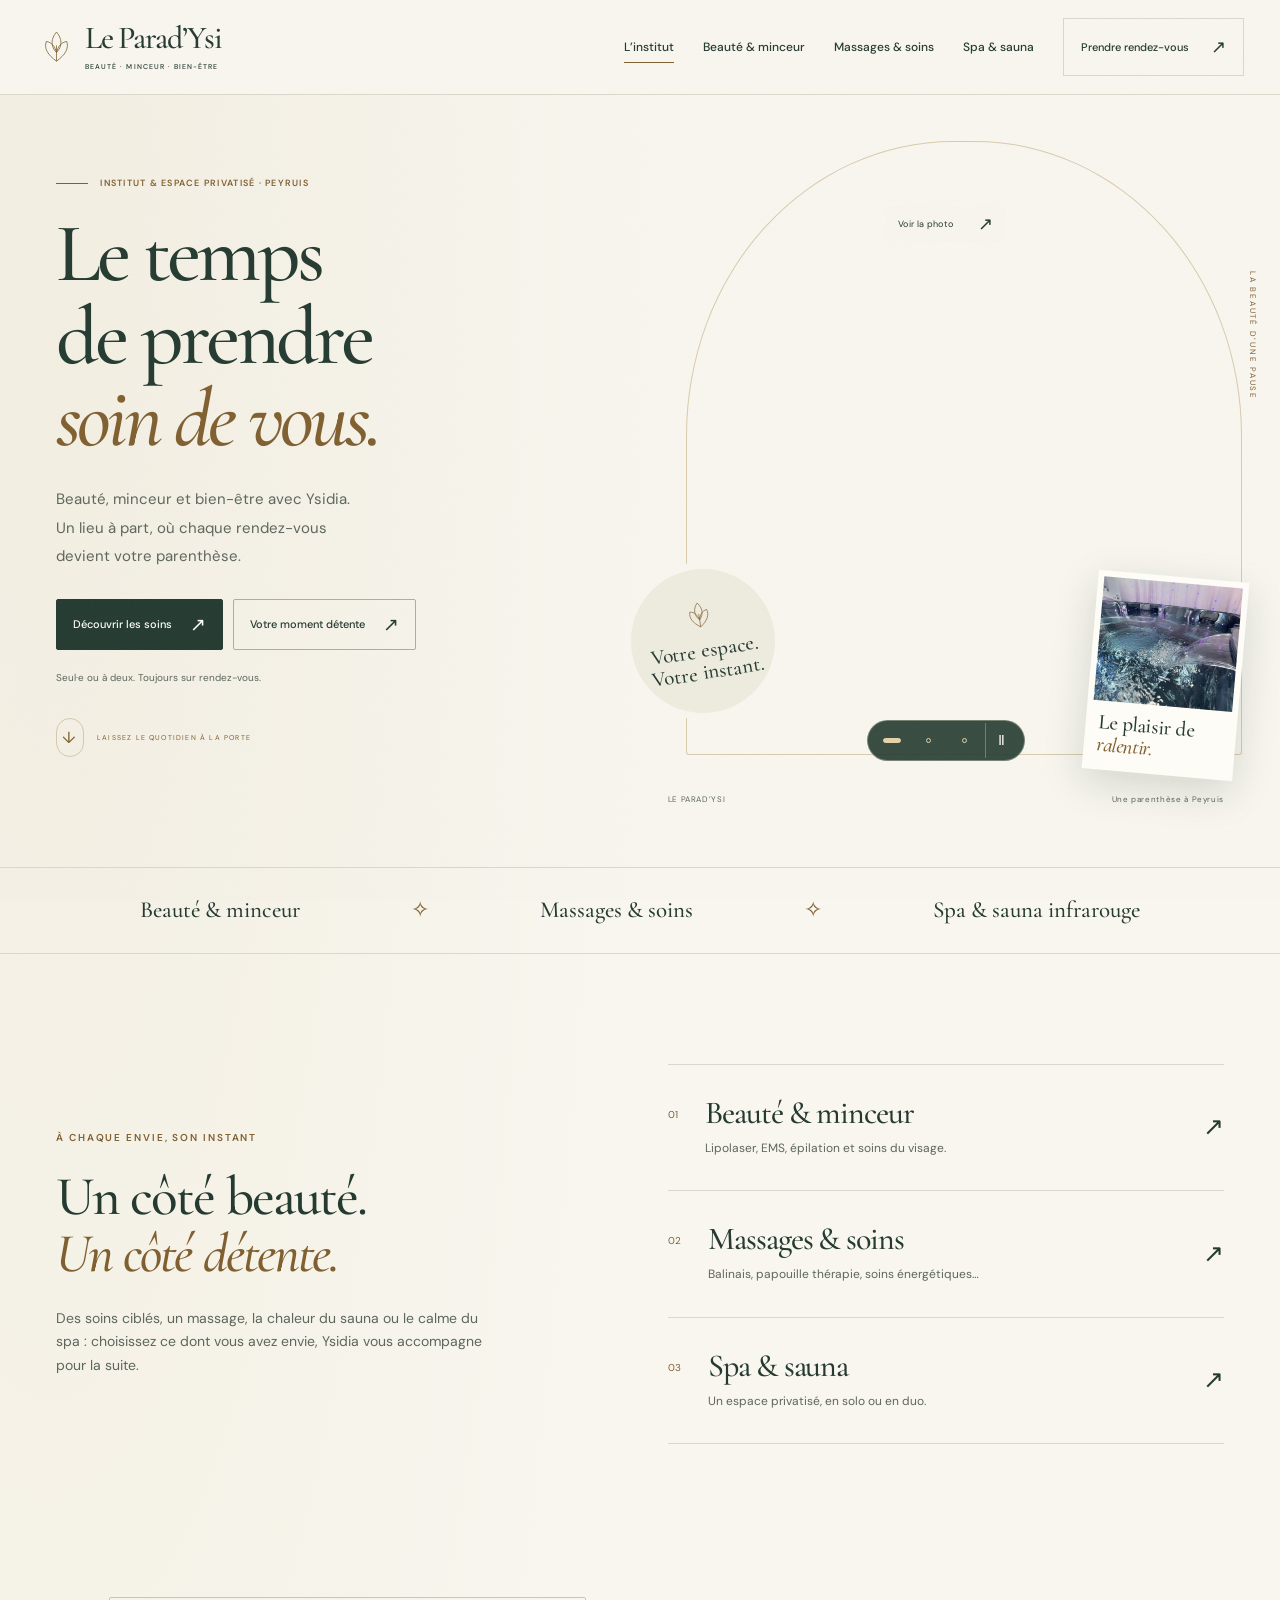
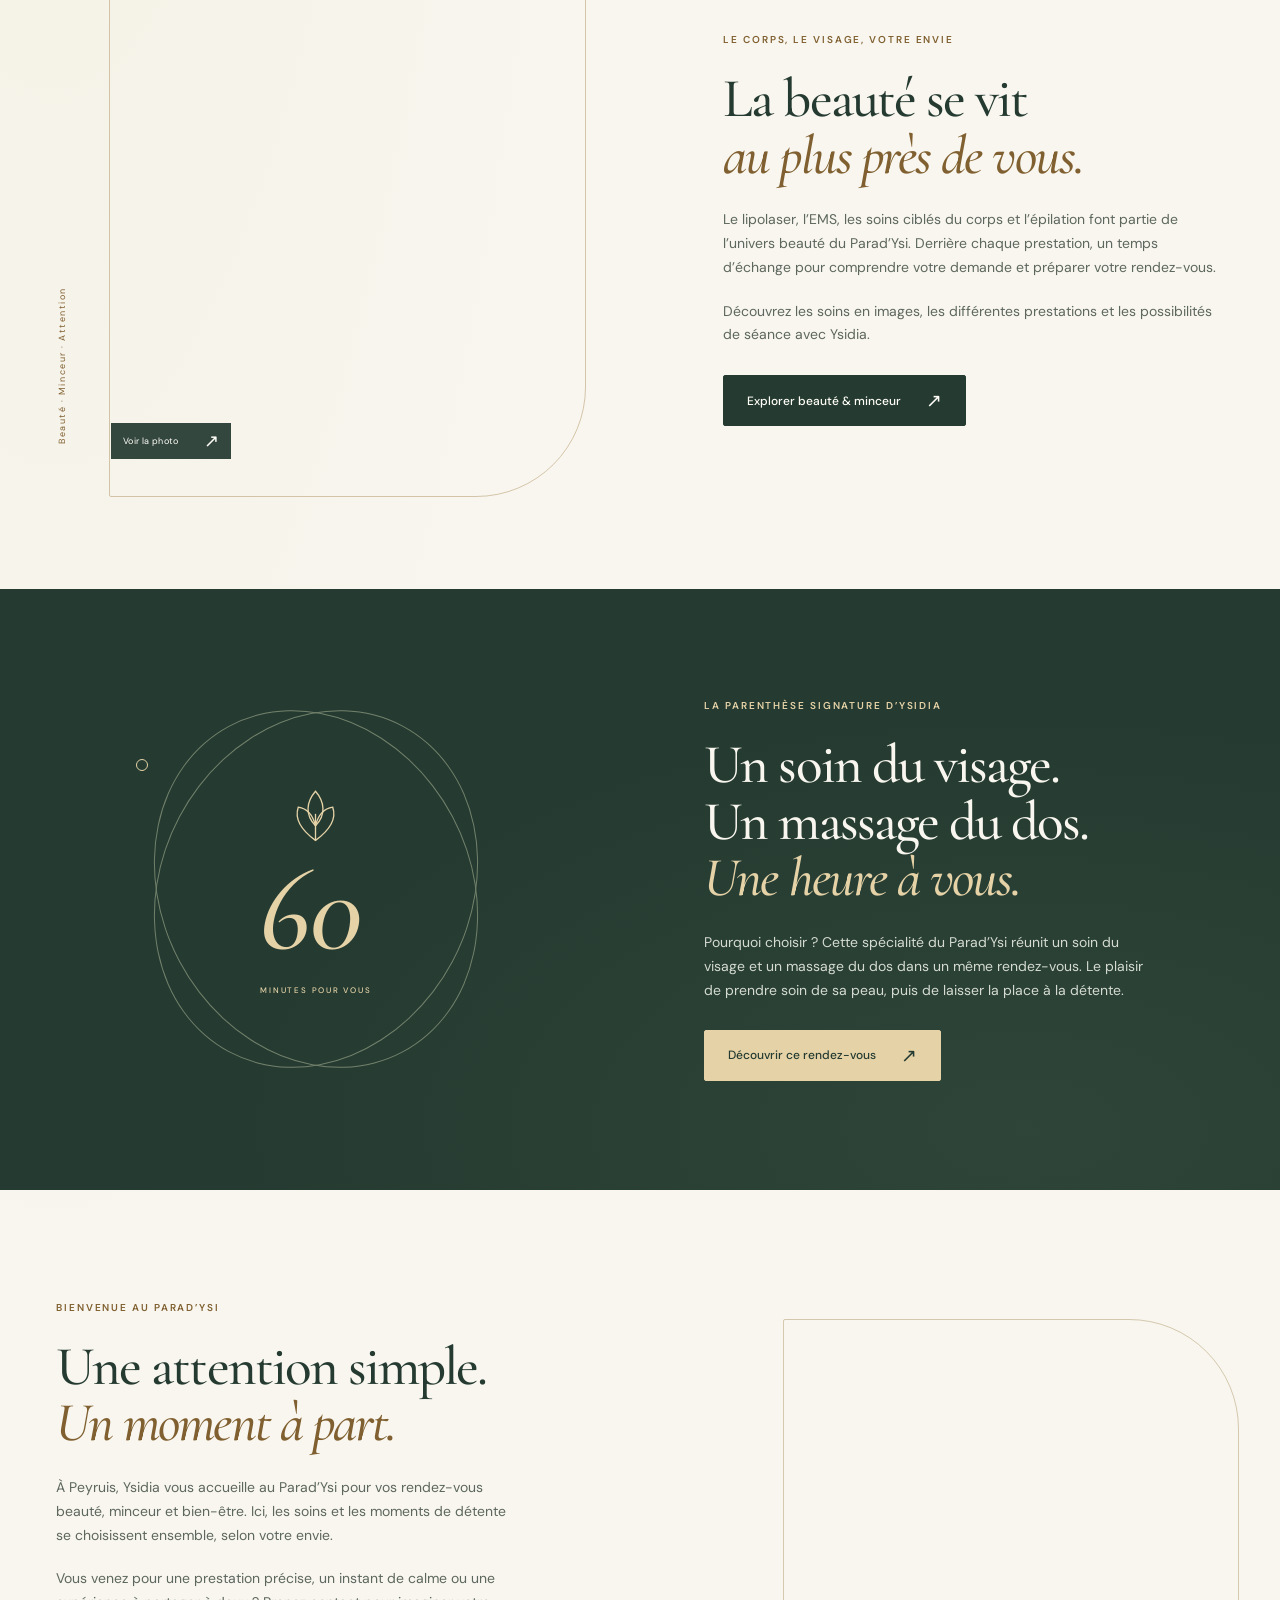
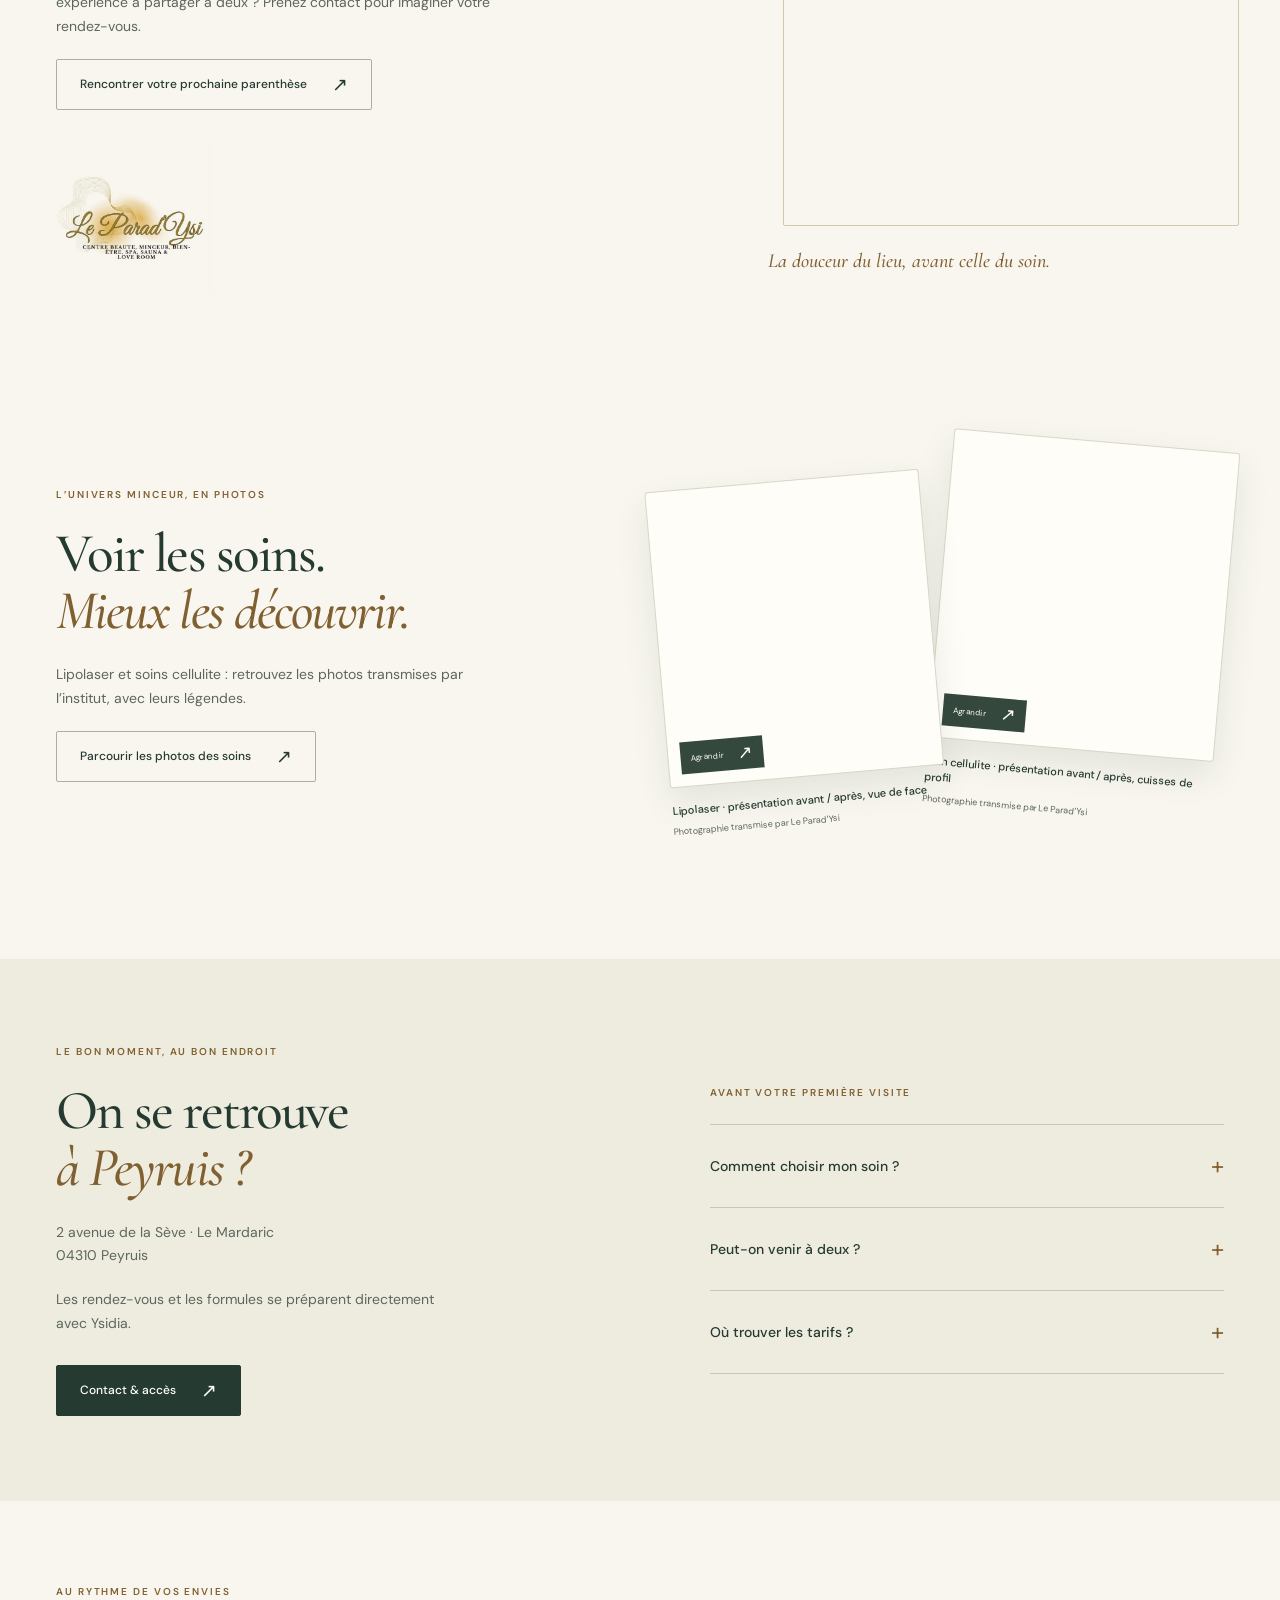
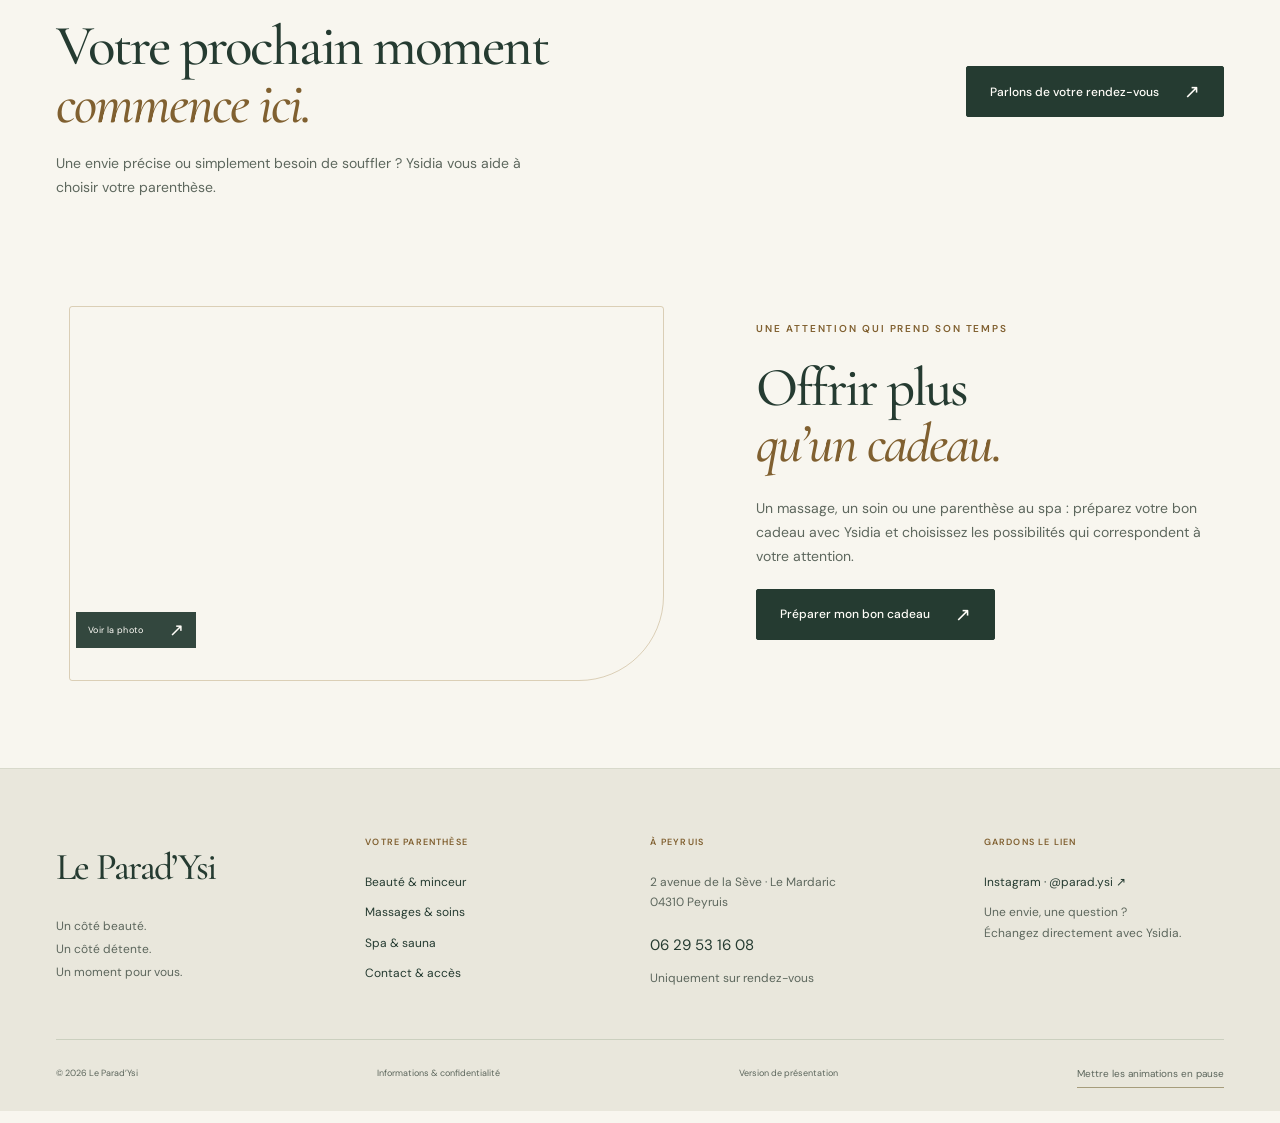
==== commit c7f9e3c0: "Mettre en forme les sources du site" ====
--- a/index.html
+++ b/index.html
@@ -1,14 +1,544 @@
 <!doctype html>
-<html lang="fr"><head><meta charset="utf-8"><meta name="viewport" content="width=device-width, initial-scale=1"><meta name="robots" content="noindex,nofollow"><meta name="referrer" content="strict-origin-when-cross-origin"><meta name="theme-color" content="#253b31"><meta http-equiv="Content-Security-Policy" content="default-src 'self'; script-src 'self'; style-src 'self'; img-src 'self' data:; font-src 'self'; connect-src 'none'; object-src 'none'; base-uri 'self'; form-action 'none'"><title>Le Parad’Ysi · Beauté, minceur &amp; bien-être à Peyruis</title><meta name="description" content="Découvrez Le Parad’Ysi avec Ysidia : soins minceur, épilation, massages, spa privatisé et sauna infrarouge à Peyruis. Sur rendez-vous."><link rel="canonical" href="https://propulsite1179.github.io/le-paradysi/"><meta property="og:type" content="website"><meta property="og:locale" content="fr_FR"><meta property="og:site_name" content="Le Parad’Ysi"><meta property="og:title" content="Le Parad’Ysi · Beauté, minceur &amp; bien-être à Peyruis"><meta property="og:description" content="Découvrez Le Parad’Ysi avec Ysidia : soins minceur, épilation, massages, spa privatisé et sauna infrarouge à Peyruis. Sur rendez-vous."><meta property="og:url" content="https://propulsite1179.github.io/le-paradysi/"><meta property="og:image" content="https://propulsite1179.github.io/le-paradysi/assets/espace-hd.webp"><meta property="og:image:alt" content="L’espace spa du Parad’Ysi à Peyruis"><meta name="twitter:card" content="summary_large_image"><link rel="icon" href="assets/favicon.svg" type="image/svg+xml"><link rel="apple-touch-icon" href="assets/icon.png"><link rel="preload" href="assets/espace-hd.webp" as="image" fetchpriority="high"><link rel="stylesheet" href="assets/fonts.css"><link rel="stylesheet" href="assets/site.css"><link rel="stylesheet" href="assets/experience.css?v=20261017-hd"><script src="assets/site.js" defer></script><script src="assets/experience.js" defer></script></head><body><div class="reading-progress" aria-hidden="true"></div><a class="skip-link" href="#contenu">Aller au contenu</a>
-    <header class="site-header"><div class="header-inner"><a class="brand" href="index.html" aria-label="Le Parad’Ysi, accueil"><svg viewBox="0 0 52 52" fill="none" aria-hidden="true"><path d="M26 44C15 36 10 28 13 19c7 1 11 6 13 14 2-8 6-13 13-14 3 9-2 17-13 25Z" stroke="currentColor"/><path d="M26 33C18 25 19 15 26 7c7 8 8 18 0 26Z" stroke="currentColor"/><path d="M26 44V24" stroke="currentColor"/></svg><span>Le Parad’Ysi<small>BEAUTÉ · MINCEUR · BIEN-ÊTRE</small></span></a>
-    <button class="menu-toggle" type="button" aria-expanded="false" aria-controls="navigation"><span class="menu-label">Menu</span><span class="menu-lines" aria-hidden="true"></span></button>
-    <nav id="navigation" class="navigation" aria-label="Navigation principale"><a href="index.html" aria-current=page>L’institut</a><a href="beaute-minceur.html">Beauté & minceur</a><a href="massages.html">Massages & soins</a><a href="spa-sauna.html">Spa & sauna</a><a class="nav-contact" href="contact.html">Prendre rendez-vous <span aria-hidden="true">↗</span></a></nav></div></header><main id="contenu">
-<section class="hero container"><div class="hero-copy"><p class="eyebrow"><span class="small-line"></span> INSTITUT & ESPACE PRIVATISÉ · PEYRUIS</p><h1>Le temps<br>de prendre<br><em>soin de vous.</em></h1><p>Beauté, minceur et bien-être avec Ysidia.<br>Un lieu à part, où chaque rendez-vous<br>devient votre parenthèse.</p><div class="hero-actions"><a class="button" href="beaute-minceur.html">Découvrir les soins<span aria-hidden="true">↗</span></a><a class="button button-outline" href="spa-sauna.html">Votre moment détente<span aria-hidden="true">↗</span></a></div><p class="hero-footnote">Seul·e ou à deux. Toujours sur rendez-vous.</p><a class="scroll-invitation" href="#vos-envies"><span aria-hidden="true">↓</span> LAISSEZ LE QUOTIDIEN À LA PORTE</a></div><div class="hero-visual"><button class="image-zoom" data-hero-photo type="button" data-image="assets/espace-hd.webp" data-caption="L’espace spa privatisé du Parad’Ysi, à Peyruis" aria-label="Agrandir : L’espace spa privatisé du Parad’Ysi, à Peyruis"><img src="assets/espace-hd.webp" width="1920" height="1440" alt="L’espace spa privatisé du Parad’Ysi" class="scene-slide is-active" fetchpriority=high decoding="async"><img src="assets/spa-hd.webp" width="1206" height="904" alt="Le spa du Parad’Ysi" class="scene-slide" loading=lazy decoding="async"><img src="assets/ambiance-hd.webp" width="1206" height="1508" alt="L’ambiance lumineuse du spa" class="scene-slide" loading=lazy decoding="async"><span class="zoom-label">Voir la photo<span aria-hidden="true">↗</span></span></button><div class="scene-controls" aria-label="Diaporama de l’espace"><button type="button" data-scene="0" aria-label="Voir l’espace spa" aria-pressed="true"><span></span></button><button type="button" data-scene="1" aria-label="Voir l’eau du spa" aria-pressed="false"><span></span></button><button type="button" data-scene="2" aria-label="Voir l’ambiance du spa" aria-pressed="false"><span></span></button><button type="button" class="scene-pause" aria-label="Mettre le diaporama en pause" aria-pressed="false"><span aria-hidden="true">Ⅱ</span></button></div><div class="hero-stamp"><svg viewBox="0 0 52 52" fill="none" aria-hidden="true"><path d="M26 44C15 36 10 28 13 19c7 1 11 6 13 14 2-8 6-13 13-14 3 9-2 17-13 25Z" stroke="currentColor"/><path d="M26 33C18 25 19 15 26 7c7 8 8 18 0 26Z" stroke="currentColor"/><path d="M26 44V24" stroke="currentColor"/></svg><span>Votre espace.<br>Votre instant.</span></div><div class="hero-detail"><img src="assets/spa-hd.webp" width="1206" height="904" alt="Un détail de l’eau du spa" class="" loading=lazy decoding="async"><span>Le plaisir de<br><em>ralentir.</em></span></div><span class="hero-side-note">LA BEAUTÉ D’UNE PAUSE</span><div class="image-caption"><span>LE PARAD’YSI</span><span>Une parenthèse à Peyruis</span></div></div></section>
-<div class="ritual-strip"><div class="container"><span>Beauté & minceur</span><span aria-hidden="true">✧</span><span>Massages & soins</span><span aria-hidden="true">✧</span><span>Spa & sauna infrarouge</span></div></div>
-<section id="vos-envies" class="section container worlds"><div class="section-heading"><p class="eyebrow">À CHAQUE ENVIE, SON INSTANT</p><h2>Un côté beauté.<br><em>Un côté détente.</em></h2><p>Des soins ciblés, un massage, la chaleur du sauna ou le calme du spa : choisissez ce dont vous avez envie, Ysidia vous accompagne pour la suite.</p></div><div class="world-list"><a class="world" href="beaute-minceur.html"><span class="world-number">01</span><div><h3>Beauté & minceur</h3><p>Lipolaser, EMS, épilation et soins du visage.</p></div><span aria-hidden="true">↗</span></a><a class="world" href="massages.html"><span class="world-number">02</span><div><h3>Massages & soins</h3><p>Balinais, papouille thérapie, soins énergétiques…</p></div><span aria-hidden="true">↗</span></a><a class="world" href="spa-sauna.html"><span class="world-number">03</span><div><h3>Spa & sauna</h3><p>Un espace privatisé, en solo ou en duo.</p></div><span aria-hidden="true">↗</span></a></div></section>
-<section class="care-story section container"><div class="care-story-photo" data-gallery-group><button class="image-zoom" type="button" data-image="assets/lipolaser-seance-hd.webp" data-caption="Une séance de lipolaser au Parad’Ysi" aria-label="Agrandir : Une séance de lipolaser au Parad’Ysi"><img src="assets/lipolaser-seance-hd.webp" width="1206" height="1608" alt="Une séance de lipolaser au Parad’Ysi" class="" loading=lazy decoding="async"><span class="zoom-label">Voir la photo<span aria-hidden="true">↗</span></span></button><span class="care-photo-note">Beauté · Minceur · Attention</span></div><div class="care-story-copy"><p class="eyebrow">LE CORPS, LE VISAGE, VOTRE ENVIE</p><h2>La beauté se vit<br><em>au plus près de vous.</em></h2><p>Le lipolaser, l’EMS, les soins ciblés du corps et l’épilation font partie de l’univers beauté du Parad’Ysi. Derrière chaque prestation, un temps d’échange pour comprendre votre demande et préparer votre rendez-vous.</p><p>Découvrez les soins en images, les différentes prestations et les possibilités de séance avec Ysidia.</p><a class="button" href="beaute-minceur.html">Explorer beauté & minceur<span aria-hidden="true">↗</span></a></div></section><section class="signature"><div class="container signature-grid"><div class="signature-art"><span class="orbital orbital-one"></span><span class="orbital orbital-two"></span><svg viewBox="0 0 52 52" fill="none" aria-hidden="true"><path d="M26 44C15 36 10 28 13 19c7 1 11 6 13 14 2-8 6-13 13-14 3 9-2 17-13 25Z" stroke="currentColor"/><path d="M26 33C18 25 19 15 26 7c7 8 8 18 0 26Z" stroke="currentColor"/><path d="M26 44V24" stroke="currentColor"/></svg><span class="signature-time">60<small>MINUTES POUR VOUS</small></span></div><div class="signature-copy"><p class="eyebrow">LA PARENTHÈSE SIGNATURE D’YSIDIA</p><h2>Un soin du visage.<br>Un massage du dos.<br><em>Une heure à vous.</em></h2><p>Pourquoi choisir ? Cette spécialité du Parad’Ysi réunit un soin du visage et un massage du dos dans un même rendez-vous. Le plaisir de prendre soin de sa peau, puis de laisser la place à la détente.</p><a class="button" href="contact.html?soin=Soin%20visage%20et%20massage%20du%20dos%20%C2%B7%201%20h">Découvrir ce rendez-vous<span aria-hidden="true">↗</span></a></div></div></section>
-<section id="ysidia" class="section container about-grid"><div class="about-copy"><p class="eyebrow">BIENVENUE AU PARAD’YSI</p><h2>Une attention simple.<br><em>Un moment à part.</em></h2><p>À Peyruis, Ysidia vous accueille au Parad’Ysi pour vos rendez-vous beauté, minceur et bien-être. Ici, les soins et les moments de détente se choisissent ensemble, selon votre envie.</p><p>Vous venez pour une prestation précise, un instant de calme ou une expérience à partager à deux ? Prenez contact pour imaginer votre rendez-vous.</p><a class="button button-outline" href="contact.html">Rencontrer votre prochaine parenthèse<span aria-hidden="true">↗</span></a><img src="assets/logo-hd.webp" width="500" height="500" alt="Logo officiel Le Parad’Ysi, centre beauté, minceur et bien-être" class="official-logo" loading=lazy decoding="async"></div><figure class="portrait-photo"><img src="assets/ambiance-hd.webp" width="1206" height="1508" alt="Les lumières douces de l’espace spa du Parad’Ysi" class="" loading=lazy decoding="async"><figcaption>La douceur du lieu, avant celle du soin.</figcaption></figure></section>
-<section class="result-preview container"><div><p class="eyebrow">L’UNIVERS MINCEUR, EN PHOTOS</p><h2>Voir les soins.<br><em>Mieux les découvrir.</em></h2><p>Lipolaser et soins cellulite : retrouvez les photos transmises par l’institut, avec leurs légendes.</p><a class="button button-outline" href="beaute-minceur.html#photos-soins">Parcourir les photos des soins<span aria-hidden="true">↗</span></a></div><div class="result-fan" data-gallery-group><figure class="media-card"><button class="image-zoom" type="button" data-image="assets/lipolaser-01-hd.webp" data-caption="Lipolaser · présentation avant / après, vue de face" aria-label="Agrandir : Lipolaser · présentation avant / après, vue de face"><img src="assets/lipolaser-01-hd.webp" width="1206" height="1206" alt="Lipolaser · présentation avant / après, vue de face" class="" loading=lazy decoding="async"><span class="zoom-label">Agrandir<span aria-hidden="true">↗</span></span></button><figcaption><strong>Lipolaser · présentation avant / après, vue de face</strong><span>Photographie transmise par Le Parad’Ysi</span></figcaption></figure><figure class="media-card"><button class="image-zoom" type="button" data-image="assets/cellulite-03-hd.webp" data-caption="Soin cellulite · présentation avant / après, cuisses de profil" aria-label="Agrandir : Soin cellulite · présentation avant / après, cuisses de profil"><img src="assets/cellulite-03-hd.webp" width="1206" height="1206" alt="Soin cellulite · présentation avant / après, cuisses de profil" class="" loading=lazy decoding="async"><span class="zoom-label">Agrandir<span aria-hidden="true">↗</span></span></button><figcaption><strong>Soin cellulite · présentation avant / après, cuisses de profil</strong><span>Photographie transmise par Le Parad’Ysi</span></figcaption></figure></div></section><section class="visit-section"><div class="container visit-grid"><div><p class="eyebrow">LE BON MOMENT, AU BON ENDROIT</p><h2>On se retrouve<br><em>à Peyruis ?</em></h2><p>2 avenue de la Sève · Le Mardaric<br>04310 Peyruis</p><p>Les rendez-vous et les formules se préparent directement avec Ysidia.</p><a class="button" href="contact.html">Contact & accès<span aria-hidden="true">↗</span></a></div><div><p class="eyebrow">AVANT VOTRE PREMIÈRE VISITE</p><div class="faq"><details><summary>Comment choisir mon soin ?<span aria-hidden="true">+</span></summary><div class="faq-answer"><p>Parlez de votre envie à Ysidia. Elle vous présente les prestations et leurs modalités avant de fixer votre rendez-vous.</p></div></details><details><summary>Peut-on venir à deux ?<span aria-hidden="true">+</span></summary><div class="faq-answer"><p>Oui, les massages en duo et l’espace spa/sauna font partie des possibilités. Les formules et disponibilités sont à préciser au moment de votre demande.</p></div></details><details><summary>Où trouver les tarifs ?<span aria-hidden="true">+</span></summary><div class="faq-answer"><p>Les tarifs dépendent du soin, de sa durée et de la formule choisie. Demandez le détail et le montant à Ysidia avant de confirmer votre rendez-vous.</p></div></details></div></div></div></section>
-<section class="closing"><div class="container closing-inner"><div><p class="eyebrow">AU RYTHME DE VOS ENVIES</p><h2>Votre prochain moment<br><em>commence ici.</em></h2><p>Une envie précise ou simplement besoin de souffler ? Ysidia vous aide à choisir votre parenthèse.</p></div><a class="button" href="contact.html?soin=Une%20premi%C3%A8re%20visite">Parlons de votre rendez-vous<span aria-hidden="true">↗</span></a></div></section>
-<section class="gift-photo-section container" data-gallery-group><div class="gift-real-photo"><button class="image-zoom" type="button" data-image="assets/bon-cadeau-hd.webp" data-caption="Les bons cadeaux du Parad’Ysi" aria-label="Agrandir : Les bons cadeaux du Parad’Ysi"><img src="assets/bon-cadeau-hd.webp" width="1179" height="1014" alt="Les bons cadeaux du Parad’Ysi" class="" loading=lazy decoding="async"><span class="zoom-label">Voir la photo<span aria-hidden="true">↗</span></span></button></div><div><p class="eyebrow">UNE ATTENTION QUI PREND SON TEMPS</p><h2>Offrir plus<br><em>qu’un cadeau.</em></h2><p>Un massage, un soin ou une parenthèse au spa : préparez votre bon cadeau avec Ysidia et choisissez les possibilités qui correspondent à votre attention.</p><a class="button" href="contact.html?soin=Un%20bon%20cadeau">Préparer mon bon cadeau<span aria-hidden="true">↗</span></a></div></section></main><footer class="site-footer"><div class="container footer-grid"><div class="footer-brand"><a class="wordmark" href="index.html">Le Parad’Ysi</a><p>Un côté beauté.<br>Un côté détente.<br>Un moment pour vous.</p></div><div><p class="footer-title">Votre parenthèse</p><a href="beaute-minceur.html">Beauté & minceur</a><a href="massages.html">Massages & soins</a><a href="spa-sauna.html">Spa & sauna</a><a href="contact.html">Contact & accès</a></div><div><p class="footer-title">À Peyruis</p><p>2 avenue de la Sève · Le Mardaric<br>04310 Peyruis</p><a href="tel:+33629531608" class="footer-phone">06 29 53 16 08</a><p>Uniquement sur rendez-vous</p></div><div><p class="footer-title">Gardons le lien</p><a href="https://www.instagram.com/parad.ysi/" target="_blank" rel="noopener noreferrer">Instagram · @parad.ysi <span aria-hidden="true">↗</span></a><p>Une envie, une question ?<br>Échangez directement avec Ysidia.</p></div></div><div class="container footer-bottom"><span>© 2026 Le Parad’Ysi</span><a href="informations.html">Informations & confidentialité</a><span>Version de présentation</span><button class="motion-toggle" type="button" aria-pressed="false">Mettre les animations en pause</button></div></footer>
-    <a class="mobile-contact" href="contact.html">Demander un rendez-vous <span aria-hidden="true">↗</span></a><dialog class="photo-dialog" aria-labelledby="photo-caption"><button class="photo-close" type="button" aria-label="Fermer la photographie">Fermer <span aria-hidden="true">×</span></button><figure><img id="photo-full" src="assets/espace-hd.webp" width="1920" height="1440" alt="L’espace du Parad’Ysi" class="" loading=lazy decoding="async"><figcaption id="photo-caption" aria-live="polite"></figcaption></figure><div class="photo-navigation"><button type="button" class="photo-previous" aria-label="Photographie précédente">←</button><span id="photo-counter"></span><button type="button" class="photo-next" aria-label="Photographie suivante">→</button></div></dialog></body></html>+<html lang="fr">
+  <head>
+    <meta charset="utf-8" />
+    <meta name="viewport" content="width=device-width, initial-scale=1" />
+    <meta name="robots" content="noindex,nofollow" />
+    <meta name="referrer" content="strict-origin-when-cross-origin" />
+    <meta name="theme-color" content="#253b31" />
+    <meta
+      http-equiv="Content-Security-Policy"
+      content="default-src 'self'; script-src 'self'; style-src 'self'; img-src 'self' data:; font-src 'self'; connect-src 'none'; object-src 'none'; base-uri 'self'; form-action 'none'"
+    />
+    <title>Le Parad’Ysi · Beauté, minceur &amp; bien-être à Peyruis</title>
+    <meta
+      name="description"
+      content="Découvrez Le Parad’Ysi avec Ysidia : soins minceur, épilation, massages, spa privatisé et sauna infrarouge à Peyruis. Sur rendez-vous."
+    />
+    <link rel="canonical" href="https://propulsite1179.github.io/le-paradysi/" />
+    <meta property="og:type" content="website" />
+    <meta property="og:locale" content="fr_FR" />
+    <meta property="og:site_name" content="Le Parad’Ysi" />
+    <meta property="og:title" content="Le Parad’Ysi · Beauté, minceur &amp; bien-être à Peyruis" />
+    <meta
+      property="og:description"
+      content="Découvrez Le Parad’Ysi avec Ysidia : soins minceur, épilation, massages, spa privatisé et sauna infrarouge à Peyruis. Sur rendez-vous."
+    />
+    <meta property="og:url" content="https://propulsite1179.github.io/le-paradysi/" />
+    <meta
+      property="og:image"
+      content="https://propulsite1179.github.io/le-paradysi/assets/espace-hd.webp"
+    />
+    <meta property="og:image:alt" content="L’espace spa du Parad’Ysi à Peyruis" />
+    <meta name="twitter:card" content="summary_large_image" />
+    <link rel="icon" href="assets/favicon.svg" type="image/svg+xml" />
+    <link rel="apple-touch-icon" href="assets/icon.png" />
+    <link rel="preload" href="assets/espace-hd.webp" as="image" fetchpriority="high" />
+    <link rel="stylesheet" href="assets/fonts.css" />
+    <link rel="stylesheet" href="assets/site.css" />
+    <link rel="stylesheet" href="assets/experience.css?v=20261017-hd" />
+    <script src="assets/site.js" defer></script>
+    <script src="assets/experience.js" defer></script>
+  </head>
+  <body>
+    <div class="reading-progress" aria-hidden="true"></div>
+    <a class="skip-link" href="#contenu">Aller au contenu</a>
+    <header class="site-header">
+      <div class="header-inner">
+        <a class="brand" href="index.html" aria-label="Le Parad’Ysi, accueil"
+          ><svg viewBox="0 0 52 52" fill="none" aria-hidden="true">
+            <path
+              d="M26 44C15 36 10 28 13 19c7 1 11 6 13 14 2-8 6-13 13-14 3 9-2 17-13 25Z"
+              stroke="currentColor"
+            />
+            <path d="M26 33C18 25 19 15 26 7c7 8 8 18 0 26Z" stroke="currentColor" />
+            <path d="M26 44V24" stroke="currentColor" /></svg
+          ><span>Le Parad’Ysi<small>BEAUTÉ · MINCEUR · BIEN-ÊTRE</small></span></a
+        >
+        <button class="menu-toggle" type="button" aria-expanded="false" aria-controls="navigation">
+          <span class="menu-label">Menu</span><span class="menu-lines" aria-hidden="true"></span>
+        </button>
+        <nav id="navigation" class="navigation" aria-label="Navigation principale">
+          <a href="index.html" aria-current="page">L’institut</a
+          ><a href="beaute-minceur.html">Beauté & minceur</a
+          ><a href="massages.html">Massages & soins</a><a href="spa-sauna.html">Spa & sauna</a
+          ><a class="nav-contact" href="contact.html"
+            >Prendre rendez-vous <span aria-hidden="true">↗</span></a
+          >
+        </nav>
+      </div>
+    </header>
+    <main id="contenu">
+      <section class="hero container">
+        <div class="hero-copy">
+          <p class="eyebrow">
+            <span class="small-line"></span> INSTITUT & ESPACE PRIVATISÉ · PEYRUIS
+          </p>
+          <h1>Le temps<br />de prendre<br /><em>soin de vous.</em></h1>
+          <p>
+            Beauté, minceur et bien-être avec Ysidia.<br />Un lieu à part, où chaque rendez-vous<br />devient
+            votre parenthèse.
+          </p>
+          <div class="hero-actions">
+            <a class="button" href="beaute-minceur.html"
+              >Découvrir les soins<span aria-hidden="true">↗</span></a
+            ><a class="button button-outline" href="spa-sauna.html"
+              >Votre moment détente<span aria-hidden="true">↗</span></a
+            >
+          </div>
+          <p class="hero-footnote">Seul·e ou à deux. Toujours sur rendez-vous.</p>
+          <a class="scroll-invitation" href="#vos-envies"
+            ><span aria-hidden="true">↓</span> LAISSEZ LE QUOTIDIEN À LA PORTE</a
+          >
+        </div>
+        <div class="hero-visual">
+          <button
+            class="image-zoom"
+            data-hero-photo
+            type="button"
+            data-image="assets/espace-hd.webp"
+            data-caption="L’espace spa privatisé du Parad’Ysi, à Peyruis"
+            aria-label="Agrandir : L’espace spa privatisé du Parad’Ysi, à Peyruis"
+          >
+            <img
+              src="assets/espace-hd.webp"
+              width="1920"
+              height="1440"
+              alt="L’espace spa privatisé du Parad’Ysi"
+              class="scene-slide is-active"
+              fetchpriority="high"
+              decoding="async"
+            /><img
+              src="assets/spa-hd.webp"
+              width="1206"
+              height="904"
+              alt="Le spa du Parad’Ysi"
+              class="scene-slide"
+              loading="lazy"
+              decoding="async"
+            /><img
+              src="assets/ambiance-hd.webp"
+              width="1206"
+              height="1508"
+              alt="L’ambiance lumineuse du spa"
+              class="scene-slide"
+              loading="lazy"
+              decoding="async"
+            /><span class="zoom-label">Voir la photo<span aria-hidden="true">↗</span></span>
+          </button>
+          <div class="scene-controls" aria-label="Diaporama de l’espace">
+            <button type="button" data-scene="0" aria-label="Voir l’espace spa" aria-pressed="true">
+              <span></span></button
+            ><button
+              type="button"
+              data-scene="1"
+              aria-label="Voir l’eau du spa"
+              aria-pressed="false"
+            >
+              <span></span></button
+            ><button
+              type="button"
+              data-scene="2"
+              aria-label="Voir l’ambiance du spa"
+              aria-pressed="false"
+            >
+              <span></span></button
+            ><button
+              type="button"
+              class="scene-pause"
+              aria-label="Mettre le diaporama en pause"
+              aria-pressed="false"
+            >
+              <span aria-hidden="true">Ⅱ</span>
+            </button>
+          </div>
+          <div class="hero-stamp">
+            <svg viewBox="0 0 52 52" fill="none" aria-hidden="true">
+              <path
+                d="M26 44C15 36 10 28 13 19c7 1 11 6 13 14 2-8 6-13 13-14 3 9-2 17-13 25Z"
+                stroke="currentColor"
+              />
+              <path d="M26 33C18 25 19 15 26 7c7 8 8 18 0 26Z" stroke="currentColor" />
+              <path d="M26 44V24" stroke="currentColor" /></svg
+            ><span>Votre espace.<br />Votre instant.</span>
+          </div>
+          <div class="hero-detail">
+            <img
+              src="assets/spa-hd.webp"
+              width="1206"
+              height="904"
+              alt="Un détail de l’eau du spa"
+              class=""
+              loading="lazy"
+              decoding="async"
+            /><span>Le plaisir de<br /><em>ralentir.</em></span>
+          </div>
+          <span class="hero-side-note">LA BEAUTÉ D’UNE PAUSE</span>
+          <div class="image-caption">
+            <span>LE PARAD’YSI</span><span>Une parenthèse à Peyruis</span>
+          </div>
+        </div>
+      </section>
+      <div class="ritual-strip">
+        <div class="container">
+          <span>Beauté & minceur</span><span aria-hidden="true">✧</span><span>Massages & soins</span
+          ><span aria-hidden="true">✧</span><span>Spa & sauna infrarouge</span>
+        </div>
+      </div>
+      <section id="vos-envies" class="section container worlds">
+        <div class="section-heading">
+          <p class="eyebrow">À CHAQUE ENVIE, SON INSTANT</p>
+          <h2>Un côté beauté.<br /><em>Un côté détente.</em></h2>
+          <p>
+            Des soins ciblés, un massage, la chaleur du sauna ou le calme du spa : choisissez ce
+            dont vous avez envie, Ysidia vous accompagne pour la suite.
+          </p>
+        </div>
+        <div class="world-list">
+          <a class="world" href="beaute-minceur.html"
+            ><span class="world-number">01</span>
+            <div>
+              <h3>Beauté & minceur</h3>
+              <p>Lipolaser, EMS, épilation et soins du visage.</p>
+            </div>
+            <span aria-hidden="true">↗</span></a
+          ><a class="world" href="massages.html"
+            ><span class="world-number">02</span>
+            <div>
+              <h3>Massages & soins</h3>
+              <p>Balinais, papouille thérapie, soins énergétiques…</p>
+            </div>
+            <span aria-hidden="true">↗</span></a
+          ><a class="world" href="spa-sauna.html"
+            ><span class="world-number">03</span>
+            <div>
+              <h3>Spa & sauna</h3>
+              <p>Un espace privatisé, en solo ou en duo.</p>
+            </div>
+            <span aria-hidden="true">↗</span></a
+          >
+        </div>
+      </section>
+      <section class="care-story section container">
+        <div class="care-story-photo" data-gallery-group>
+          <button
+            class="image-zoom"
+            type="button"
+            data-image="assets/lipolaser-seance-hd.webp"
+            data-caption="Une séance de lipolaser au Parad’Ysi"
+            aria-label="Agrandir : Une séance de lipolaser au Parad’Ysi"
+          >
+            <img
+              src="assets/lipolaser-seance-hd.webp"
+              width="1206"
+              height="1608"
+              alt="Une séance de lipolaser au Parad’Ysi"
+              class=""
+              loading="lazy"
+              decoding="async"
+            /><span class="zoom-label"
+              >Voir la photo<span aria-hidden="true">↗</span></span
+            ></button
+          ><span class="care-photo-note">Beauté · Minceur · Attention</span>
+        </div>
+        <div class="care-story-copy">
+          <p class="eyebrow">LE CORPS, LE VISAGE, VOTRE ENVIE</p>
+          <h2>La beauté se vit<br /><em>au plus près de vous.</em></h2>
+          <p>
+            Le lipolaser, l’EMS, les soins ciblés du corps et l’épilation font partie de l’univers
+            beauté du Parad’Ysi. Derrière chaque prestation, un temps d’échange pour comprendre
+            votre demande et préparer votre rendez-vous.
+          </p>
+          <p>
+            Découvrez les soins en images, les différentes prestations et les possibilités de séance
+            avec Ysidia.
+          </p>
+          <a class="button" href="beaute-minceur.html"
+            >Explorer beauté & minceur<span aria-hidden="true">↗</span></a
+          >
+        </div>
+      </section>
+      <section class="signature">
+        <div class="container signature-grid">
+          <div class="signature-art">
+            <span class="orbital orbital-one"></span><span class="orbital orbital-two"></span
+            ><svg viewBox="0 0 52 52" fill="none" aria-hidden="true">
+              <path
+                d="M26 44C15 36 10 28 13 19c7 1 11 6 13 14 2-8 6-13 13-14 3 9-2 17-13 25Z"
+                stroke="currentColor"
+              />
+              <path d="M26 33C18 25 19 15 26 7c7 8 8 18 0 26Z" stroke="currentColor" />
+              <path d="M26 44V24" stroke="currentColor" /></svg
+            ><span class="signature-time">60<small>MINUTES POUR VOUS</small></span>
+          </div>
+          <div class="signature-copy">
+            <p class="eyebrow">LA PARENTHÈSE SIGNATURE D’YSIDIA</p>
+            <h2>Un soin du visage.<br />Un massage du dos.<br /><em>Une heure à vous.</em></h2>
+            <p>
+              Pourquoi choisir ? Cette spécialité du Parad’Ysi réunit un soin du visage et un
+              massage du dos dans un même rendez-vous. Le plaisir de prendre soin de sa peau, puis
+              de laisser la place à la détente.
+            </p>
+            <a
+              class="button"
+              href="contact.html?soin=Soin%20visage%20et%20massage%20du%20dos%20%C2%B7%201%20h"
+              >Découvrir ce rendez-vous<span aria-hidden="true">↗</span></a
+            >
+          </div>
+        </div>
+      </section>
+      <section id="ysidia" class="section container about-grid">
+        <div class="about-copy">
+          <p class="eyebrow">BIENVENUE AU PARAD’YSI</p>
+          <h2>Une attention simple.<br /><em>Un moment à part.</em></h2>
+          <p>
+            À Peyruis, Ysidia vous accueille au Parad’Ysi pour vos rendez-vous beauté, minceur et
+            bien-être. Ici, les soins et les moments de détente se choisissent ensemble, selon votre
+            envie.
+          </p>
+          <p>
+            Vous venez pour une prestation précise, un instant de calme ou une expérience à partager
+            à deux ? Prenez contact pour imaginer votre rendez-vous.
+          </p>
+          <a class="button button-outline" href="contact.html"
+            >Rencontrer votre prochaine parenthèse<span aria-hidden="true">↗</span></a
+          ><img
+            src="assets/logo-hd.webp"
+            width="500"
+            height="500"
+            alt="Logo officiel Le Parad’Ysi, centre beauté, minceur et bien-être"
+            class="official-logo"
+            loading="lazy"
+            decoding="async"
+          />
+        </div>
+        <figure class="portrait-photo">
+          <img
+            src="assets/ambiance-hd.webp"
+            width="1206"
+            height="1508"
+            alt="Les lumières douces de l’espace spa du Parad’Ysi"
+            class=""
+            loading="lazy"
+            decoding="async"
+          />
+          <figcaption>La douceur du lieu, avant celle du soin.</figcaption>
+        </figure>
+      </section>
+      <section class="result-preview container">
+        <div>
+          <p class="eyebrow">L’UNIVERS MINCEUR, EN PHOTOS</p>
+          <h2>Voir les soins.<br /><em>Mieux les découvrir.</em></h2>
+          <p>
+            Lipolaser et soins cellulite : retrouvez les photos transmises par l’institut, avec
+            leurs légendes.
+          </p>
+          <a class="button button-outline" href="beaute-minceur.html#photos-soins"
+            >Parcourir les photos des soins<span aria-hidden="true">↗</span></a
+          >
+        </div>
+        <div class="result-fan" data-gallery-group>
+          <figure class="media-card">
+            <button
+              class="image-zoom"
+              type="button"
+              data-image="assets/lipolaser-01-hd.webp"
+              data-caption="Lipolaser · présentation avant / après, vue de face"
+              aria-label="Agrandir : Lipolaser · présentation avant / après, vue de face"
+            >
+              <img
+                src="assets/lipolaser-01-hd.webp"
+                width="1206"
+                height="1206"
+                alt="Lipolaser · présentation avant / après, vue de face"
+                class=""
+                loading="lazy"
+                decoding="async"
+              /><span class="zoom-label">Agrandir<span aria-hidden="true">↗</span></span>
+            </button>
+            <figcaption>
+              <strong>Lipolaser · présentation avant / après, vue de face</strong
+              ><span>Photographie transmise par Le Parad’Ysi</span>
+            </figcaption>
+          </figure>
+          <figure class="media-card">
+            <button
+              class="image-zoom"
+              type="button"
+              data-image="assets/cellulite-03-hd.webp"
+              data-caption="Soin cellulite · présentation avant / après, cuisses de profil"
+              aria-label="Agrandir : Soin cellulite · présentation avant / après, cuisses de profil"
+            >
+              <img
+                src="assets/cellulite-03-hd.webp"
+                width="1206"
+                height="1206"
+                alt="Soin cellulite · présentation avant / après, cuisses de profil"
+                class=""
+                loading="lazy"
+                decoding="async"
+              /><span class="zoom-label">Agrandir<span aria-hidden="true">↗</span></span>
+            </button>
+            <figcaption>
+              <strong>Soin cellulite · présentation avant / après, cuisses de profil</strong
+              ><span>Photographie transmise par Le Parad’Ysi</span>
+            </figcaption>
+          </figure>
+        </div>
+      </section>
+      <section class="visit-section">
+        <div class="container visit-grid">
+          <div>
+            <p class="eyebrow">LE BON MOMENT, AU BON ENDROIT</p>
+            <h2>On se retrouve<br /><em>à Peyruis ?</em></h2>
+            <p>2 avenue de la Sève · Le Mardaric<br />04310 Peyruis</p>
+            <p>Les rendez-vous et les formules se préparent directement avec Ysidia.</p>
+            <a class="button" href="contact.html"
+              >Contact & accès<span aria-hidden="true">↗</span></a
+            >
+          </div>
+          <div>
+            <p class="eyebrow">AVANT VOTRE PREMIÈRE VISITE</p>
+            <div class="faq">
+              <details>
+                <summary>Comment choisir mon soin ?<span aria-hidden="true">+</span></summary>
+                <div class="faq-answer">
+                  <p>
+                    Parlez de votre envie à Ysidia. Elle vous présente les prestations et leurs
+                    modalités avant de fixer votre rendez-vous.
+                  </p>
+                </div>
+              </details>
+              <details>
+                <summary>Peut-on venir à deux ?<span aria-hidden="true">+</span></summary>
+                <div class="faq-answer">
+                  <p>
+                    Oui, les massages en duo et l’espace spa/sauna font partie des possibilités. Les
+                    formules et disponibilités sont à préciser au moment de votre demande.
+                  </p>
+                </div>
+              </details>
+              <details>
+                <summary>Où trouver les tarifs ?<span aria-hidden="true">+</span></summary>
+                <div class="faq-answer">
+                  <p>
+                    Les tarifs dépendent du soin, de sa durée et de la formule choisie. Demandez le
+                    détail et le montant à Ysidia avant de confirmer votre rendez-vous.
+                  </p>
+                </div>
+              </details>
+            </div>
+          </div>
+        </div>
+      </section>
+      <section class="closing">
+        <div class="container closing-inner">
+          <div>
+            <p class="eyebrow">AU RYTHME DE VOS ENVIES</p>
+            <h2>Votre prochain moment<br /><em>commence ici.</em></h2>
+            <p>
+              Une envie précise ou simplement besoin de souffler ? Ysidia vous aide à choisir votre
+              parenthèse.
+            </p>
+          </div>
+          <a class="button" href="contact.html?soin=Une%20premi%C3%A8re%20visite"
+            >Parlons de votre rendez-vous<span aria-hidden="true">↗</span></a
+          >
+        </div>
+      </section>
+      <section class="gift-photo-section container" data-gallery-group>
+        <div class="gift-real-photo">
+          <button
+            class="image-zoom"
+            type="button"
+            data-image="assets/bon-cadeau-hd.webp"
+            data-caption="Les bons cadeaux du Parad’Ysi"
+            aria-label="Agrandir : Les bons cadeaux du Parad’Ysi"
+          >
+            <img
+              src="assets/bon-cadeau-hd.webp"
+              width="1179"
+              height="1014"
+              alt="Les bons cadeaux du Parad’Ysi"
+              class=""
+              loading="lazy"
+              decoding="async"
+            /><span class="zoom-label">Voir la photo<span aria-hidden="true">↗</span></span>
+          </button>
+        </div>
+        <div>
+          <p class="eyebrow">UNE ATTENTION QUI PREND SON TEMPS</p>
+          <h2>Offrir plus<br /><em>qu’un cadeau.</em></h2>
+          <p>
+            Un massage, un soin ou une parenthèse au spa : préparez votre bon cadeau avec Ysidia et
+            choisissez les possibilités qui correspondent à votre attention.
+          </p>
+          <a class="button" href="contact.html?soin=Un%20bon%20cadeau"
+            >Préparer mon bon cadeau<span aria-hidden="true">↗</span></a
+          >
+        </div>
+      </section>
+    </main>
+    <footer class="site-footer">
+      <div class="container footer-grid">
+        <div class="footer-brand">
+          <a class="wordmark" href="index.html">Le Parad’Ysi</a>
+          <p>Un côté beauté.<br />Un côté détente.<br />Un moment pour vous.</p>
+        </div>
+        <div>
+          <p class="footer-title">Votre parenthèse</p>
+          <a href="beaute-minceur.html">Beauté & minceur</a
+          ><a href="massages.html">Massages & soins</a><a href="spa-sauna.html">Spa & sauna</a
+          ><a href="contact.html">Contact & accès</a>
+        </div>
+        <div>
+          <p class="footer-title">À Peyruis</p>
+          <p>2 avenue de la Sève · Le Mardaric<br />04310 Peyruis</p>
+          <a href="tel:+33629531608" class="footer-phone">06 29 53 16 08</a>
+          <p>Uniquement sur rendez-vous</p>
+        </div>
+        <div>
+          <p class="footer-title">Gardons le lien</p>
+          <a href="https://www.instagram.com/parad.ysi/" target="_blank" rel="noopener noreferrer"
+            >Instagram · @parad.ysi <span aria-hidden="true">↗</span></a
+          >
+          <p>Une envie, une question ?<br />Échangez directement avec Ysidia.</p>
+        </div>
+      </div>
+      <div class="container footer-bottom">
+        <span>© 2026 Le Parad’Ysi</span
+        ><a href="informations.html">Informations & confidentialité</a
+        ><span>Version de présentation</span
+        ><button class="motion-toggle" type="button" aria-pressed="false">
+          Mettre les animations en pause
+        </button>
+      </div>
+    </footer>
+    <a class="mobile-contact" href="contact.html"
+      >Demander un rendez-vous <span aria-hidden="true">↗</span></a
+    >
+    <dialog class="photo-dialog" aria-labelledby="photo-caption">
+      <button class="photo-close" type="button" aria-label="Fermer la photographie">
+        Fermer <span aria-hidden="true">×</span>
+      </button>
+      <figure>
+        <img
+          id="photo-full"
+          src="assets/espace-hd.webp"
+          width="1920"
+          height="1440"
+          alt="L’espace du Parad’Ysi"
+          class=""
+          loading="lazy"
+          decoding="async"
+        />
+        <figcaption id="photo-caption" aria-live="polite"></figcaption>
+      </figure>
+      <div class="photo-navigation">
+        <button type="button" class="photo-previous" aria-label="Photographie précédente">←</button
+        ><span id="photo-counter"></span
+        ><button type="button" class="photo-next" aria-label="Photographie suivante">→</button>
+      </div>
+    </dialog>
+  </body>
+</html>
--- a/assets/fonts.css
+++ b/assets/fonts.css
@@ -4,7 +4,9 @@
   font-weight: 500;
   font-display: swap;
   src: url(./fonts/cormorant-1.woff2) format('woff2');
-  unicode-range: U+0000-00FF, U+0131, U+0152-0153, U+02BB-02BC, U+02C6, U+02DA, U+02DC, U+0304, U+0308, U+0329, U+2000-206F, U+20AC, U+2122, U+2191, U+2193, U+2212, U+2215, U+FEFF, U+FFFD;
+  unicode-range:
+    U+0000-00FF, U+0131, U+0152-0153, U+02BB-02BC, U+02C6, U+02DA, U+02DC, U+0304, U+0308, U+0329,
+    U+2000-206F, U+20AC, U+2122, U+2191, U+2193, U+2212, U+2215, U+FEFF, U+FFFD;
 }
 @font-face {
   font-family: 'Cormorant Garamond';
@@ -12,7 +14,9 @@
   font-weight: 600;
   font-display: swap;
   src: url(./fonts/cormorant-1.woff2) format('woff2');
-  unicode-range: U+0000-00FF, U+0131, U+0152-0153, U+02BB-02BC, U+02C6, U+02DA, U+02DC, U+0304, U+0308, U+0329, U+2000-206F, U+20AC, U+2122, U+2191, U+2193, U+2212, U+2215, U+FEFF, U+FFFD;
+  unicode-range:
+    U+0000-00FF, U+0131, U+0152-0153, U+02BB-02BC, U+02C6, U+02DA, U+02DC, U+0304, U+0308, U+0329,
+    U+2000-206F, U+20AC, U+2122, U+2191, U+2193, U+2212, U+2215, U+FEFF, U+FFFD;
 }
 @font-face {
   font-family: 'Cormorant Garamond';
@@ -20,7 +24,9 @@
   font-weight: 500;
   font-display: swap;
   src: url(./fonts/cormorant-2.woff2) format('woff2');
-  unicode-range: U+0000-00FF, U+0131, U+0152-0153, U+02BB-02BC, U+02C6, U+02DA, U+02DC, U+0304, U+0308, U+0329, U+2000-206F, U+20AC, U+2122, U+2191, U+2193, U+2212, U+2215, U+FEFF, U+FFFD;
+  unicode-range:
+    U+0000-00FF, U+0131, U+0152-0153, U+02BB-02BC, U+02C6, U+02DA, U+02DC, U+0304, U+0308, U+0329,
+    U+2000-206F, U+20AC, U+2122, U+2191, U+2193, U+2212, U+2215, U+FEFF, U+FFFD;
 }
 @font-face {
   font-family: 'Cormorant Garamond';
@@ -28,7 +34,9 @@
   font-weight: 600;
   font-display: swap;
   src: url(./fonts/cormorant-2.woff2) format('woff2');
-  unicode-range: U+0000-00FF, U+0131, U+0152-0153, U+02BB-02BC, U+02C6, U+02DA, U+02DC, U+0304, U+0308, U+0329, U+2000-206F, U+20AC, U+2122, U+2191, U+2193, U+2212, U+2215, U+FEFF, U+FFFD;
+  unicode-range:
+    U+0000-00FF, U+0131, U+0152-0153, U+02BB-02BC, U+02C6, U+02DA, U+02DC, U+0304, U+0308, U+0329,
+    U+2000-206F, U+20AC, U+2122, U+2191, U+2193, U+2212, U+2215, U+FEFF, U+FFFD;
 }
 @font-face {
   font-family: 'DM Sans';
@@ -36,7 +44,9 @@
   font-weight: 400;
   font-display: swap;
   src: url(./fonts/sans-1.woff2) format('woff2');
-  unicode-range: U+0000-00FF, U+0131, U+0152-0153, U+02BB-02BC, U+02C6, U+02DA, U+02DC, U+0304, U+0308, U+0329, U+2000-206F, U+20AC, U+2122, U+2191, U+2193, U+2212, U+2215, U+FEFF, U+FFFD;
+  unicode-range:
+    U+0000-00FF, U+0131, U+0152-0153, U+02BB-02BC, U+02C6, U+02DA, U+02DC, U+0304, U+0308, U+0329,
+    U+2000-206F, U+20AC, U+2122, U+2191, U+2193, U+2212, U+2215, U+FEFF, U+FFFD;
 }
 @font-face {
   font-family: 'DM Sans';
@@ -44,7 +54,9 @@
   font-weight: 500;
   font-display: swap;
   src: url(./fonts/sans-1.woff2) format('woff2');
-  unicode-range: U+0000-00FF, U+0131, U+0152-0153, U+02BB-02BC, U+02C6, U+02DA, U+02DC, U+0304, U+0308, U+0329, U+2000-206F, U+20AC, U+2122, U+2191, U+2193, U+2212, U+2215, U+FEFF, U+FFFD;
+  unicode-range:
+    U+0000-00FF, U+0131, U+0152-0153, U+02BB-02BC, U+02C6, U+02DA, U+02DC, U+0304, U+0308, U+0329,
+    U+2000-206F, U+20AC, U+2122, U+2191, U+2193, U+2212, U+2215, U+FEFF, U+FFFD;
 }
 @font-face {
   font-family: 'DM Sans';
@@ -52,7 +64,9 @@
   font-weight: 600;
   font-display: swap;
   src: url(./fonts/sans-1.woff2) format('woff2');
-  unicode-range: U+0000-00FF, U+0131, U+0152-0153, U+02BB-02BC, U+02C6, U+02DA, U+02DC, U+0304, U+0308, U+0329, U+2000-206F, U+20AC, U+2122, U+2191, U+2193, U+2212, U+2215, U+FEFF, U+FFFD;
+  unicode-range:
+    U+0000-00FF, U+0131, U+0152-0153, U+02BB-02BC, U+02C6, U+02DA, U+02DC, U+0304, U+0308, U+0329,
+    U+2000-206F, U+20AC, U+2122, U+2191, U+2193, U+2212, U+2215, U+FEFF, U+FFFD;
 }
 @font-face {
   font-family: 'DM Sans';
@@ -60,5 +74,7 @@
   font-weight: 700;
   font-display: swap;
   src: url(./fonts/sans-1.woff2) format('woff2');
-  unicode-range: U+0000-00FF, U+0131, U+0152-0153, U+02BB-02BC, U+02C6, U+02DA, U+02DC, U+0304, U+0308, U+0329, U+2000-206F, U+20AC, U+2122, U+2191, U+2193, U+2212, U+2215, U+FEFF, U+FFFD;
-}+  unicode-range:
+    U+0000-00FF, U+0131, U+0152-0153, U+02BB-02BC, U+02C6, U+02DA, U+02DC, U+0304, U+0308, U+0329,
+    U+2000-206F, U+20AC, U+2122, U+2191, U+2193, U+2212, U+2215, U+FEFF, U+FFFD;
+}
--- a/assets/site.css
+++ b/assets/site.css
@@ -1,76 +1,2614 @@
-:root{--paper:#f8f6ef;--cream:#eeebdf;--white:#fffdf8;--ink:#253b31;--muted:#5d675d;--gold:#806030;--pale-gold:#e5d2a7;--line:#d8d9cb;--serif:'Cormorant Garamond',Georgia,serif;--sans:'DM Sans',Arial,sans-serif}
-*,*::before,*::after{box-sizing:border-box}html{scroll-behavior:smooth;scroll-padding-top:108px}body{margin:0;background:var(--paper);color:var(--ink);font-family:var(--sans);font-size:15px;line-height:1.7;-webkit-font-smoothing:antialiased}body,button,input,select,textarea{font-family:var(--sans)}a{color:inherit;text-decoration:none}button,a,input,textarea,select,summary{-webkit-tap-highlight-color:transparent}button,input,select,textarea{font-size:16px}button{cursor:pointer}button:disabled{cursor:default}img{display:block;max-width:100%;height:auto}figure{margin:0}h1,h2,h3,p{margin-top:0}h1,h2,h3{font-family:var(--serif);font-weight:500;line-height:1.03;letter-spacing:-.035em}h1{font-size:clamp(58px,6.4vw,94px);margin-bottom:28px}h2{font-size:clamp(42px,4.3vw,64px);margin-bottom:24px}h3{font-size:34px;margin-bottom:14px}h1 em,h2 em{font-weight:500;color:var(--gold)}p{margin-bottom:20px}p:last-child{margin-bottom:0}em{font-family:var(--serif)}svg{display:block}button{border:0}a:focus-visible,button:focus-visible,summary:focus-visible,input:focus-visible,select:focus-visible,textarea:focus-visible{outline:3px solid var(--gold);outline-offset:5px}::selection{background:var(--pale-gold);color:var(--ink)}[hidden]{display:none!important}.container{max-width:1280px;width:calc(100% - 112px);margin-inline:auto}.section{padding-block:110px}.eyebrow{font-size:10px;font-weight:600;letter-spacing:.19em;line-height:1.6;margin-bottom:23px;color:var(--gold)}.button{display:inline-flex;justify-content:center;align-items:center;gap:25px;min-height:51px;padding:14px 23px;background:var(--ink);border:1px solid var(--ink);color:var(--white);font:500 12px/1.5 var(--sans);border-radius:2px;transition:background .2s,color .2s,transform .2s}.button>span{font-size:19px;line-height:1}.button:hover{background:#3c5547;transform:translateY(-2px)}.button-outline{background:transparent;color:var(--ink);border-color:#a7b0a1}.button-outline:hover{background:var(--ink);color:var(--white)}.text-link{display:inline-flex;align-items:center;gap:22px;font-size:12px;font-weight:600;padding-block:9px;border-bottom:1px solid var(--gold);line-height:1.4}.text-link span{font-size:20px}.text-link:hover{color:var(--gold)}.small-line{display:inline-block;width:32px;height:1px;background:var(--gold);vertical-align:middle;margin-right:9px}.skip-link{position:fixed;left:20px;top:-90px;background:var(--ink);color:white;z-index:100;padding:15px 20px}.skip-link:focus{top:15px}.site-header{position:sticky;top:0;z-index:50;background:rgba(248,246,239,.97);border-bottom:1px solid var(--line)}.header-inner{max-width:1440px;width:calc(100% - 72px);margin:auto;min-height:94px;display:flex;align-items:center;justify-content:space-between;gap:22px}.brand{display:flex;align-items:center;gap:8px;flex-shrink:0}.brand>svg{width:41px;height:48px;color:var(--gold)}.brand>span{font-family:var(--serif);font-size:32px;line-height:1.1;letter-spacing:-.04em}.brand small{display:block;font:500 7px/1.8 var(--sans);letter-spacing:.15em;margin-top:6px}.navigation{display:flex;align-items:center;gap:29px;font-size:11px;font-weight:500}.navigation>a{padding-block:13px;white-space:nowrap}.navigation>a:not(.nav-contact){position:relative}.navigation>a[aria-current=page]:not(.nav-contact)::after{position:absolute;content:'';bottom:7px;left:0;width:100%;height:1px;background:var(--gold)}.navigation>a:hover{color:var(--gold)}.navigation .nav-contact{display:flex;align-items:center;gap:22px;border:1px solid var(--line);padding:13px 17px;font-size:10px}.nav-contact span{font-size:18px}.menu-toggle{display:none}.hero{display:grid;grid-template-columns:1fr 1.05fr;gap:7%;align-items:center;padding-top:66px;padding-bottom:63px}.hero-copy{padding-block:15px 28px}.hero h1{font-size:clamp(64px,6.5vw,96px);line-height:.99;letter-spacing:-.045em;margin-bottom:25px}.hero-copy>p:not(.eyebrow){color:var(--muted);font-size:13px;line-height:1.9}.hero .eyebrow{font-size:9px;letter-spacing:.14em;white-space:nowrap}.hero-actions{display:flex;gap:10px;margin-top:28px;flex-wrap:wrap}.hero-actions .button{font-size:10px;padding-inline:16px;gap:18px}.hero-copy .hero-footnote{font-size:10px!important;margin-top:18px;color:var(--muted)}.hero-visual{position:relative;align-self:stretch;min-height:530px}.hero-visual>img{width:100%;height:100%;max-height:620px;object-fit:cover;object-position:50% 50%;border-radius:46% 46% 3px 3px}.hero-stamp{position:absolute;bottom:72px;left:-37px;width:144px;height:144px;border-radius:50%;display:flex;flex-direction:column;justify-content:center;align-items:center;background:var(--cream);color:var(--ink);box-shadow:0 0 0 7px var(--paper);font-family:var(--serif);text-align:center;line-height:1.05;font-size:21px;transform:rotate(-9deg)}.hero-stamp svg{width:34px;height:34px;color:var(--gold);margin-bottom:8px}.image-caption{display:flex;justify-content:space-between;font-size:8px;margin-top:12px;color:var(--muted);letter-spacing:.08em}.ritual-strip{border-top:1px solid var(--line);border-bottom:1px solid var(--line);padding-block:23px}.ritual-strip>.container{display:flex;align-items:center;justify-content:space-between;gap:15px;max-width:1000px;font-family:var(--serif);font-size:23px}.ritual-strip span[aria-hidden]{color:var(--gold);font-size:22px}.worlds{display:grid;grid-template-columns:.85fr 1fr;gap:12%;align-items:center}.section-heading>p:not(.eyebrow){max-width:440px;font-size:13px;color:var(--muted)}.world{display:flex;align-items:center;gap:27px;padding:34px 0;border-top:1px solid var(--line)}.world:last-child{border-bottom:1px solid var(--line)}.world-number{font-size:10px;align-self:flex-start;color:var(--gold);padding-top:9px}.world h3{font-size:32px;margin:0 0 8px}.world p{font-size:11px;color:var(--muted)}.world>span:last-child{margin-left:auto;font-size:25px;transition:transform .2s}.world:hover>span:last-child{transform:translate(3px,-3px)}.world:hover h3{color:var(--gold)}.signature{background:var(--ink);color:var(--paper);overflow:hidden}.signature-grid{display:grid;grid-template-columns:1fr 1fr;gap:11%;align-items:center;padding-block:85px}.signature-copy{padding-block:24px}.signature .eyebrow{color:var(--pale-gold)}.signature h2 em{color:var(--pale-gold)}.signature p:not(.eyebrow){font-size:13px;color:#d5dbd1;max-width:440px}.signature .button{background:var(--pale-gold);border-color:var(--pale-gold);color:var(--ink);margin-top:7px}.signature .button:hover{background:var(--paper)}.signature-art{position:relative;min-height:370px;display:flex;flex-direction:column;justify-content:center;align-items:center;color:var(--pale-gold)}.signature-art>svg{height:69px;width:69px;z-index:1}.signature-time{font-family:var(--serif);font-size:119px;line-height:1;z-index:1}.signature-time small{display:block;font:500 8px/1.5 var(--sans);letter-spacing:.22em;text-align:center;margin-top:14px}.orbital{position:absolute;border:1px solid #72816b;width:310px;height:370px;border-radius:50%;transform:rotate(-28deg)}.orbital-two{transform:rotate(28deg)}.about-grid{display:grid;grid-template-columns:1fr .85fr;gap:15%;align-items:center}.about-copy>p:not(.eyebrow){color:var(--muted);font-size:13px;max-width:460px}.official-logo{width:155px;mix-blend-mode:multiply;margin-top:30px}.portrait-photo{padding-top:20px}.portrait-photo>img{width:100%;height:490px;object-fit:cover;object-position:50% 50%;border-radius:2px 110px 2px 2px}.portrait-photo figcaption{font-family:var(--serif);font-style:italic;font-size:20px;margin-top:17px;color:var(--gold)}.visit-section{background:var(--cream);padding-block:85px}.visit-grid{display:grid;grid-template-columns:1fr 1fr;gap:12%;align-items:center}.visit-grid>div>p:not(.eyebrow){font-size:13px;max-width:400px;color:var(--muted)}.visit-grid .button{margin-top:9px}.faq details{border-top:1px solid #c5c9b9}.faq details:last-child{border-bottom:1px solid #c5c9b9}.faq summary{cursor:pointer;list-style:none;display:flex;gap:25px;justify-content:space-between;align-items:center;padding-block:23px;font-size:13px;font-weight:500;line-height:1.5}.faq summary::-webkit-details-marker{display:none}.faq summary>span{font-size:24px;font-weight:400;color:var(--gold)}.faq details[open] summary>span{transform:rotate(45deg)}.faq-answer{padding:0 32px 24px 0;color:var(--muted);font-size:13px;line-height:1.8}.closing{padding-block:83px}.closing-inner{display:flex;align-items:center;justify-content:space-between;gap:55px}.closing .eyebrow{margin-bottom:17px}.closing h2{font-size:57px;margin-bottom:18px}.closing p:not(.eyebrow){font-size:13px;color:var(--muted);max-width:470px}.closing .button{flex-shrink:0}.site-footer{background:#e9e7dc;border-top:1px solid var(--line);padding:66px 0 23px}.footer-grid{display:grid;grid-template-columns:1.1fr 1fr 1.2fr 1fr;gap:45px}.wordmark{font-family:var(--serif);font-size:38px;letter-spacing:-.045em}.footer-brand p{margin-top:16px;font-size:12px;color:var(--muted);line-height:1.9}.footer-title{font-size:9px;font-weight:600;letter-spacing:.13em;text-transform:uppercase;margin-bottom:22px!important;color:var(--gold)}.footer-grid>div>a:not(.wordmark){display:block;font-size:11px;margin-bottom:10px}.footer-grid>div>p:not(.footer-title){font-size:11px;color:var(--muted)}.footer-grid a:hover{text-decoration:underline;text-underline-offset:4px}.footer-grid .footer-phone{font-size:15px!important}.footer-bottom{border-top:1px solid #cbd0bf;display:flex;align-items:center;justify-content:space-between;gap:24px;padding-top:20px;margin-top:45px;font-size:9px;color:var(--muted)}.mobile-contact{display:none}.page-intro{padding-top:80px;padding-bottom:65px;position:relative;overflow:hidden}.page-intro h1{font-size:clamp(64px,6.8vw,96px);max-width:850px}.intro-lead{max-width:590px;font-size:14px;color:var(--muted);line-height:1.9}.page-number{position:absolute;right:2px;top:55px;font-family:var(--serif);font-size:210px;line-height:1;color:#e7e5d9;z-index:-1}.catalog-section{display:grid;grid-template-columns:.65fr 1.4fr;gap:12%;padding-bottom:100px}.catalog-aside{padding-top:35px;align-self:start}.catalog-aside h2{font-size:43px}.catalog-aside>p:not(.eyebrow){font-size:12px;color:var(--muted)}.quiet-note{margin-top:55px;padding:30px;border:1px solid var(--line);background:var(--cream)}.quiet-note svg{width:48px;height:48px;color:var(--gold);margin-bottom:17px}.quiet-note p{font-family:var(--serif);font-size:25px;line-height:1.2}.treatment{display:grid;grid-template-columns:22px 1fr;gap:18px;border-top:1px solid var(--line);padding-block:30px}.treatment:last-child{border-bottom:1px solid var(--line)}.treatment-number{font-size:10px;color:var(--gold);padding-top:4px}.treatment .eyebrow{font-size:9px;margin-bottom:12px}.treatment h3{font-size:36px;margin-bottom:17px}.treatment p:not(.eyebrow){font-size:13px;color:var(--muted);max-width:580px}.treatment .text-link{grid-column:2;justify-self:start;padding-top:0;font-size:11px;gap:30px}.information-band{padding:48px 55px;margin-bottom:25px;background:var(--cream);border-left:2px solid var(--gold)}.information-band h2{font-size:42px}.information-band p:not(.eyebrow){max-width:690px;font-size:13px;color:var(--muted)}.massage-highlights{display:grid;grid-template-columns:1fr 1fr;gap:22px}.massage-feature{position:relative;padding:50px;background:var(--ink);color:var(--paper);overflow:hidden;min-height:410px}.massage-feature .eyebrow{color:var(--pale-gold);position:relative}.massage-feature h2 em{color:var(--pale-gold)}.massage-feature>p:not(.eyebrow){max-width:340px;font-size:13px;color:#e0e4da;position:relative}.massage-feature .button-outline{border-color:#a6b19a;color:var(--paper);margin-top:13px;position:relative}.massage-feature .button-outline:hover{background:var(--paper);color:var(--ink)}.feature-mark{position:absolute;right:18px;top:8px;font-family:var(--serif);font-style:italic;font-size:220px;line-height:1;color:#3c5142;pointer-events:none}.massage-feature-light{background:#e9e4d3;color:var(--ink)}.massage-feature-light .eyebrow{color:var(--gold)}.massage-feature-light h2 em{color:var(--gold)}.massage-feature-light>p:not(.eyebrow){color:var(--muted)}.massage-feature-light .button-outline{color:var(--ink);border-color:#9c9f8c}.massage-feature-light .button-outline:hover{background:var(--ink);color:var(--paper)}.massage-feature-light .feature-mark{color:#ddd7c4}.signature-mini{display:grid;grid-template-columns:1.1fr 1fr;gap:10%;align-items:center}.signature-mini>div>p:not(.eyebrow){font-size:13px;color:var(--muted)}.signature-mini h2{font-size:51px;margin-bottom:0}.muted-section{background:var(--cream)}.section-heading.wide{margin-bottom:50px}.wellness-grid{display:grid;grid-template-columns:1fr 1fr;gap:11%}.wellness-grid>div{border-top:1px solid #c6cabd;padding-top:35px}.wellness-grid h3{font-size:36px}.wellness-grid p{font-size:13px;color:var(--muted)}.simple-details summary{cursor:pointer;font-size:12px;border-bottom:1px solid var(--line);padding-block:10px}.simple-details p{margin-top:14px}.fine-print{font-size:10px!important;color:var(--muted);line-height:1.8}.wellness-grid .fine-print{margin-top:18px}.duo-section{display:grid;grid-template-columns:1fr 1fr;gap:11%;align-items:center;border-bottom:1px solid var(--line)}.duo-mark{font-family:var(--serif);font-style:italic;font-size:280px;line-height:1;text-align:center;color:#c8c6ad}.duo-section>div>p:not(.eyebrow){font-size:13px;color:var(--muted);max-width:450px}.panorama>img{width:100%;height:480px;object-fit:cover;object-position:50% 55%;border-radius:2px 100px 2px 2px}.panorama figcaption{padding-top:13px;color:var(--muted);font-size:10px;letter-spacing:.06em}.spa-editorial{display:grid;grid-template-columns:1fr 1fr;gap:11%;align-items:center}.spa-editorial>div>p:not(.eyebrow){font-size:13px;color:var(--muted)}.spa-gallery{display:grid;grid-template-columns:1.25fr .7fr;gap:50px;align-items:center}.spa-gallery figure>img{height:410px;width:100%;object-fit:cover;border-radius:2px}.spa-gallery figure:nth-child(2)>img{height:440px;border-radius:130px 130px 2px 2px}.spa-gallery figcaption{font-family:var(--serif);font-size:20px;font-style:italic;color:var(--gold);margin-top:14px}.formula-section{display:grid;grid-template-columns:.9fr 1.1fr;gap:12%;align-items:start}.formula-list article{display:grid;grid-template-columns:25px 1fr;column-gap:22px;border-top:1px solid var(--line);padding-top:23px;margin-bottom:27px}.formula-list article>span{font-size:10px;color:var(--gold);padding-top:6px}.formula-list h3{font-size:30px;margin-bottom:12px}.formula-list p{grid-column:2;font-size:12px;color:var(--muted)}.faq-grid{display:grid;grid-template-columns:1fr 1fr;gap:12%;align-items:center}.contact-grid{display:grid;grid-template-columns:.8fr 1.05fr;gap:12%;padding-block:10px 100px}.contact-info{padding-top:30px}.contact-phone{display:inline-flex;gap:18px;align-items:center;font-family:var(--serif);font-size:41px;letter-spacing:-.035em;white-space:nowrap}.contact-phone>span{font-family:var(--sans);font-size:28px}.contact-info>p:not(.eyebrow){font-size:13px;color:var(--muted);margin-top:16px}.contact-place{border-top:1px solid var(--line);margin-top:40px;padding-top:35px}.contact-place h2{font-size:44px}.contact-place address{font-size:14px;font-style:normal;margin-bottom:20px;color:var(--muted)}.social-link{display:flex;gap:14px;flex-wrap:wrap;font-size:12px;margin-top:35px;align-items:center}.social-link>span{margin-left:auto;font-size:22px}.contact-info>.fine-print{margin-top:30px!important;max-width:320px}.request-panel{padding:40px 45px;background:var(--cream)}.request-panel h2{font-size:51px;margin-bottom:22px}.request-panel>p:not(.eyebrow){font-size:12px;color:var(--muted)}.request-panel .eyebrow{font-size:9px}.form-field{margin-top:21px}.form-field label{display:block;font-size:11px;font-weight:600;margin-bottom:8px}.form-field input,.form-field select,.form-field textarea{display:block;width:100%;border:1px solid #b8bfad;background:var(--paper);border-radius:2px;min-height:48px;padding:12px;color:var(--ink);font-size:12px;line-height:1.6}.form-field textarea{resize:vertical;min-height:115px}.form-field input::placeholder,.form-field textarea::placeholder{color:#737a6e;opacity:1}.request-panel form>.button{width:100%;justify-content:space-between;margin-top:23px}.form-note{font-size:10px;color:var(--muted);line-height:1.8;margin-top:13px}.sms-result{margin-top:30px;padding-top:25px;border-top:1px solid #b8bfad;scroll-margin-top:120px}.sms-result h3{font-size:30px}.sms-result>p:not(.fine-print){font-size:13px;white-space:pre-wrap;overflow-wrap:anywhere}.sms-result .button{width:100%}.sms-result .fine-print{margin-top:15px}.gift-section{padding:55px;background:#ebe4d3;display:grid;grid-template-columns:.65fr 1.5fr;gap:45px;align-items:center;margin-bottom:100px}.gift-section>div:first-child{display:flex;align-items:center;justify-content:center}.gift-section svg{width:140px;height:140px;color:var(--gold)}.gift-section h2{font-size:48px}.gift-section p:not(.eyebrow){font-size:13px;color:var(--muted);max-width:600px}.legal-content{max-width:800px;padding-bottom:100px}.legal-content h2{font-size:32px;margin-top:42px;letter-spacing:-.025em}.legal-content p{font-size:13px;color:var(--muted)}.legal-content a{text-decoration:underline;text-underline-offset:3px}.not-found{padding-block:75px 100px}.not-found h1{font-size:65px}.not-found>p:not(.eyebrow):not(.error-number){max-width:500px;font-size:14px;color:var(--muted)}.error-number{font-family:var(--serif);font-size:90px;line-height:1;color:var(--gold);margin-bottom:20px}
-@media(min-width:1500px){.hero-visual{min-height:610px}.hero{padding-block:78px}.hero-copy{padding-block:30px}.hero h1{font-size:105px}}
-@media(max-width:1180px){.container{width:calc(100% - 80px)}.header-inner{width:calc(100% - 50px)}.navigation{gap:18px;font-size:10px}.navigation .nav-contact{padding-inline:12px;gap:10px}.brand>span{font-size:29px}.brand>svg{width:36px}.hero{gap:6%;padding-top:52px}.hero-visual{min-height:490px}.hero h1{font-size:79px}.hero .eyebrow{font-size:8px;letter-spacing:.11em}.hero-actions{max-width:360px}.hero-actions .button{font-size:10px;padding-inline:15px;gap:15px}.worlds{gap:8%}.contact-grid{gap:8%}.contact-phone{font-size:35px}.request-panel{padding:35px}.footer-grid{gap:30px}}
-@media(max-width:1060px){.header-inner{min-height:82px;flex-wrap:wrap}.menu-toggle{display:flex;align-items:center;gap:12px;background:transparent;color:var(--ink);font-size:12px;padding:15px 0 15px 15px;min-width:80px;min-height:48px}.menu-lines{display:block;width:23px;height:12px;border-top:1px solid var(--ink);border-bottom:1px solid var(--ink)}.navigation{width:100%;flex-direction:column;align-items:stretch;gap:0;padding-block:0 20px;font-size:14px}.navigation>a{padding-block:14px;border-top:1px solid var(--line)}.navigation>a[aria-current=page]:not(.nav-contact)::after{display:none}.navigation>a[aria-current=page]{color:var(--gold)}.navigation .nav-contact{border:0;border-top:1px solid var(--line);padding:14px 0;font-size:14px;justify-content:space-between}.js .navigation{display:none}.js .navigation.is-open{display:flex}.hero h1{font-size:73px}.hero-visual{min-height:470px}.hero-stamp{width:123px;height:123px;font-size:19px;left:-25px}.hero .eyebrow{white-space:normal}.signature h2{font-size:52px}.signature-grid{gap:7%}.orbital{width:260px;height:330px}.signature-art{min-height:350px}.about-grid{gap:10%}.portrait-photo>img{height:450px}.footer-grid{grid-template-columns:1fr 1fr;gap:40px 70px}.catalog-section{gap:7%}.massage-feature{padding:38px}.massage-feature h2{font-size:51px}.closing h2{font-size:51px}.contact-phone{font-size:30px}.contact-grid{gap:6%}.request-panel{padding:32px}.gift-section{padding:45px}}
-@media(max-width:760px){html{scroll-padding-top:90px}.container{width:calc(100% - 42px)}.header-inner{width:calc(100% - 40px);min-height:79px}.brand>span{font-size:28px}.brand small{font-size:6px;letter-spacing:.12em;margin-top:5px}.brand>svg{width:32px;height:39px}.brand{gap:5px}.section{padding-block:68px}.eyebrow{font-size:9px;letter-spacing:.15em;margin-bottom:19px}h2{font-size:44px}h3{font-size:30px}.hero{grid-template-columns:1fr;padding-top:36px;padding-bottom:35px;gap:32px}.hero-copy{padding:0}.hero .eyebrow{font-size:8px;letter-spacing:.12em;margin-bottom:24px}.hero h1{font-size:76px;line-height:.97;margin-bottom:25px}.hero-copy>p:not(.eyebrow){font-size:13px;line-height:1.85}.hero-copy br{display:initial}.hero-actions{max-width:none;gap:8px;margin-top:23px}.hero-actions .button{padding:13px 15px;font-size:10px;min-height:48px;gap:15px}.hero-copy .hero-footnote{font-size:9px!important;margin-top:17px}.hero-visual{min-height:0;height:400px;margin-top:3px;margin-left:24px;margin-bottom:22px}.hero-visual>img{border-radius:45% 45% 2px 2px}.hero-stamp{width:105px;height:105px;left:-22px;bottom:38px;font-size:17px;box-shadow:0 0 0 5px var(--paper)}.hero-stamp svg{width:28px;height:28px;margin-bottom:5px}.image-caption{font-size:7px;margin-top:9px;gap:10px;letter-spacing:.04em}.ritual-strip{padding-block:16px}.ritual-strip>.container{font-size:15px;gap:8px;justify-content:space-between}.ritual-strip span[aria-hidden]{font-size:14px}.worlds{grid-template-columns:1fr;gap:28px}.section-heading>p:not(.eyebrow){font-size:13px}.world{padding-block:25px;gap:19px}.world h3{font-size:30px}.world p{font-size:10px}.world-number{font-size:9px}.signature-grid{grid-template-columns:1fr;padding-top:30px;padding-bottom:50px;gap:0}.signature-art{min-height:265px}.orbital{width:220px;height:255px}.signature-art>svg{height:45px;width:45px}.signature-time{font-size:90px}.signature-time small{font-size:7px;margin-top:10px}.signature-copy{padding-block:20px 0}.signature h2{font-size:47px}.signature p:not(.eyebrow){font-size:13px}.about-grid{grid-template-columns:1fr;gap:30px}.about-copy>p:not(.eyebrow){font-size:13px}.official-logo{width:135px;margin-top:23px}.portrait-photo{padding-top:0;margin-left:45px}.portrait-photo>img{height:390px;border-radius:2px 90px 2px 2px}.portrait-photo figcaption{font-size:19px}.visit-section{padding-block:60px}.visit-grid{grid-template-columns:1fr;gap:45px}.faq summary{font-size:12px;padding-block:20px;gap:16px}.faq-answer{font-size:12px}.closing{padding-block:65px}.closing-inner{display:block}.closing h2{font-size:46px}.closing .button{margin-top:25px}.closing p:not(.eyebrow){font-size:12px}.site-footer{padding:45px 0 91px}.footer-grid{grid-template-columns:1fr 1fr;gap:32px 22px}.footer-grid>div:first-child{grid-column:1/-1}.footer-brand p{font-size:11px}.footer-title{font-size:8px;letter-spacing:.09em;margin-bottom:17px!important}.footer-grid>div>a:not(.wordmark),.footer-grid>div>p:not(.footer-title){font-size:10px}.footer-grid>div:last-child{grid-column:1/-1}.footer-bottom{flex-wrap:wrap;gap:14px 22px;font-size:8px;justify-content:flex-start;margin-top:30px;padding-top:18px}.footer-bottom>span:last-child{width:100%}.mobile-contact{position:fixed;bottom:0;left:0;right:0;z-index:45;display:flex;align-items:center;justify-content:space-between;background:var(--ink);color:var(--paper);padding:16px 23px calc(16px + env(safe-area-inset-bottom));font-size:12px;font-weight:500;min-height:54px;box-shadow:0 -2px 12px #253b3110}.mobile-contact>span{font-size:23px;line-height:1}.page-intro{padding-top:45px;padding-bottom:40px}.page-intro h1{font-size:62px;line-height:1}.intro-lead{font-size:13px;line-height:1.85}.page-number{font-size:140px;top:45px;opacity:.7}.catalog-section{grid-template-columns:1fr;gap:35px;padding-bottom:55px}.catalog-aside{padding-top:0}.catalog-aside h2{font-size:39px}.catalog-aside>p:not(.eyebrow){font-size:12px;max-width:500px}.quiet-note{display:none}.treatment{gap:12px;grid-template-columns:20px 1fr;padding-block:25px}.treatment h3{font-size:33px}.treatment p:not(.eyebrow){font-size:12px}.treatment .eyebrow{font-size:8px;letter-spacing:.13em}.information-band{padding:31px 25px;margin-bottom:0}.information-band h2{font-size:36px}.information-band p:not(.eyebrow){font-size:12px}.massage-highlights{grid-template-columns:1fr;gap:16px}.massage-feature{padding:35px 28px;min-height:375px}.massage-feature h2{font-size:49px}.massage-feature>p:not(.eyebrow){font-size:12px}.massage-feature .eyebrow{font-size:8px;letter-spacing:.12em}.feature-mark{font-size:200px}.signature-mini{grid-template-columns:1fr;gap:25px}.signature-mini h2{font-size:44px}.signature-mini>div>p:not(.eyebrow){font-size:12px}.section-heading.wide{margin-bottom:35px}.wellness-grid{grid-template-columns:1fr;gap:35px}.wellness-grid>div{padding-top:27px}.wellness-grid h3{font-size:33px}.wellness-grid p{font-size:12px}.duo-section{grid-template-columns:.35fr 1fr;gap:20px}.duo-mark{font-size:145px}.duo-section h2{font-size:41px}.duo-section>div>p:not(.eyebrow){font-size:12px}.duo-section .button{padding-inline:13px;font-size:10px;gap:11px}.panorama>img{height:310px;border-radius:2px 75px 2px 2px;object-position:50% 50%}.panorama figcaption{font-size:9px;letter-spacing:.02em}.spa-editorial{grid-template-columns:1fr;gap:20px}.spa-editorial>div>p:not(.eyebrow){font-size:12px}.spa-gallery{grid-template-columns:1fr .72fr;gap:15px}.spa-gallery figure>img{height:235px}.spa-gallery figure:nth-child(2)>img{height:275px;border-radius:80px 80px 2px 2px}.spa-gallery figcaption{font-size:16px;margin-top:10px;line-height:1.3}.formula-section{grid-template-columns:1fr;gap:30px}.formula-list h3{font-size:29px}.formula-list p{font-size:12px}.faq-grid{grid-template-columns:1fr;gap:30px}.contact-grid{grid-template-columns:1fr;gap:45px;padding-block:0 60px}.contact-info{padding-top:0}.contact-phone{font-size:38px}.contact-place{margin-top:30px;padding-top:27px}.contact-info>p:not(.eyebrow){font-size:12px}.contact-place h2{font-size:40px}.social-link{margin-top:25px}.request-panel{padding:32px 25px}.request-panel h2{font-size:47px}.form-field input,.form-field select,.form-field textarea{font-size:16px;padding:12px 10px}.form-field label{font-size:11px}.form-field input::placeholder,.form-field textarea::placeholder{font-size:12px}.request-panel .eyebrow{font-size:8px}.form-note{font-size:10px}.gift-section{padding:33px 26px;grid-template-columns:1fr;gap:20px;margin-bottom:60px}.gift-section>div:first-child{justify-content:flex-start}.gift-section svg{width:60px;height:60px}.gift-section h2{font-size:41px}.gift-section p:not(.eyebrow){font-size:12px}.legal-content{padding-bottom:60px}.legal-content h2{font-size:29px;margin-top:33px}.legal-content p{font-size:12px}.legal-content a{overflow-wrap:anywhere}.not-found{padding-block:50px 70px}.not-found h1{font-size:53px}.error-number{font-size:80px}}
-@media(max-width:365px){.container{width:calc(100% - 32px)}.header-inner{width:calc(100% - 30px)}.brand>span{font-size:25px}.brand>svg{width:29px}.brand small{font-size:5.7px}.hero h1{font-size:66px}.hero-actions .button{font-size:9px;padding-inline:10px;gap:10px}.hero-visual{height:355px}.ritual-strip>.container{font-size:13px;gap:6px}.ritual-strip span[aria-hidden]{font-size:12px}.page-intro h1{font-size:55px}.duo-section{grid-template-columns:1fr}.duo-mark{display:none}.contact-phone{font-size:34px}.request-panel{padding-inline:20px}.footer-grid{gap:30px 17px}}
-@media(prefers-reduced-motion:reduce){html{scroll-behavior:auto}*,*::before,*::after{transition:none!important;animation:none!important}}
+:root {
+  --paper: #f8f6ef;
+  --cream: #eeebdf;
+  --white: #fffdf8;
+  --ink: #253b31;
+  --muted: #5d675d;
+  --gold: #806030;
+  --pale-gold: #e5d2a7;
+  --line: #d8d9cb;
+  --serif: 'Cormorant Garamond', Georgia, serif;
+  --sans: 'DM Sans', Arial, sans-serif;
+}
+*,
+*::before,
+*::after {
+  box-sizing: border-box;
+}
+html {
+  scroll-behavior: smooth;
+  scroll-padding-top: 108px;
+}
+body {
+  margin: 0;
+  background: var(--paper);
+  color: var(--ink);
+  font-family: var(--sans);
+  font-size: 15px;
+  line-height: 1.7;
+  -webkit-font-smoothing: antialiased;
+}
+body,
+button,
+input,
+select,
+textarea {
+  font-family: var(--sans);
+}
+a {
+  color: inherit;
+  text-decoration: none;
+}
+button,
+a,
+input,
+textarea,
+select,
+summary {
+  -webkit-tap-highlight-color: transparent;
+}
+button,
+input,
+select,
+textarea {
+  font-size: 16px;
+}
+button {
+  cursor: pointer;
+}
+button:disabled {
+  cursor: default;
+}
+img {
+  display: block;
+  max-width: 100%;
+  height: auto;
+}
+figure {
+  margin: 0;
+}
+h1,
+h2,
+h3,
+p {
+  margin-top: 0;
+}
+h1,
+h2,
+h3 {
+  font-family: var(--serif);
+  font-weight: 500;
+  line-height: 1.03;
+  letter-spacing: -0.035em;
+}
+h1 {
+  font-size: clamp(58px, 6.4vw, 94px);
+  margin-bottom: 28px;
+}
+h2 {
+  font-size: clamp(42px, 4.3vw, 64px);
+  margin-bottom: 24px;
+}
+h3 {
+  font-size: 34px;
+  margin-bottom: 14px;
+}
+h1 em,
+h2 em {
+  font-weight: 500;
+  color: var(--gold);
+}
+p {
+  margin-bottom: 20px;
+}
+p:last-child {
+  margin-bottom: 0;
+}
+em {
+  font-family: var(--serif);
+}
+svg {
+  display: block;
+}
+button {
+  border: 0;
+}
+a:focus-visible,
+button:focus-visible,
+summary:focus-visible,
+input:focus-visible,
+select:focus-visible,
+textarea:focus-visible {
+  outline: 3px solid var(--gold);
+  outline-offset: 5px;
+}
+::selection {
+  background: var(--pale-gold);
+  color: var(--ink);
+}
+[hidden] {
+  display: none !important;
+}
+.container {
+  max-width: 1280px;
+  width: calc(100% - 112px);
+  margin-inline: auto;
+}
+.section {
+  padding-block: 110px;
+}
+.eyebrow {
+  font-size: 10px;
+  font-weight: 600;
+  letter-spacing: 0.19em;
+  line-height: 1.6;
+  margin-bottom: 23px;
+  color: var(--gold);
+}
+.button {
+  display: inline-flex;
+  justify-content: center;
+  align-items: center;
+  gap: 25px;
+  min-height: 51px;
+  padding: 14px 23px;
+  background: var(--ink);
+  border: 1px solid var(--ink);
+  color: var(--white);
+  font: 500 12px/1.5 var(--sans);
+  border-radius: 2px;
+  transition:
+    background 0.2s,
+    color 0.2s,
+    transform 0.2s;
+}
+.button > span {
+  font-size: 19px;
+  line-height: 1;
+}
+.button:hover {
+  background: #3c5547;
+  transform: translateY(-2px);
+}
+.button-outline {
+  background: transparent;
+  color: var(--ink);
+  border-color: #a7b0a1;
+}
+.button-outline:hover {
+  background: var(--ink);
+  color: var(--white);
+}
+.text-link {
+  display: inline-flex;
+  align-items: center;
+  gap: 22px;
+  font-size: 12px;
+  font-weight: 600;
+  padding-block: 9px;
+  border-bottom: 1px solid var(--gold);
+  line-height: 1.4;
+}
+.text-link span {
+  font-size: 20px;
+}
+.text-link:hover {
+  color: var(--gold);
+}
+.small-line {
+  display: inline-block;
+  width: 32px;
+  height: 1px;
+  background: var(--gold);
+  vertical-align: middle;
+  margin-right: 9px;
+}
+.skip-link {
+  position: fixed;
+  left: 20px;
+  top: -90px;
+  background: var(--ink);
+  color: white;
+  z-index: 100;
+  padding: 15px 20px;
+}
+.skip-link:focus {
+  top: 15px;
+}
+.site-header {
+  position: sticky;
+  top: 0;
+  z-index: 50;
+  background: rgba(248, 246, 239, 0.97);
+  border-bottom: 1px solid var(--line);
+}
+.header-inner {
+  max-width: 1440px;
+  width: calc(100% - 72px);
+  margin: auto;
+  min-height: 94px;
+  display: flex;
+  align-items: center;
+  justify-content: space-between;
+  gap: 22px;
+}
+.brand {
+  display: flex;
+  align-items: center;
+  gap: 8px;
+  flex-shrink: 0;
+}
+.brand > svg {
+  width: 41px;
+  height: 48px;
+  color: var(--gold);
+}
+.brand > span {
+  font-family: var(--serif);
+  font-size: 32px;
+  line-height: 1.1;
+  letter-spacing: -0.04em;
+}
+.brand small {
+  display: block;
+  font: 500 7px/1.8 var(--sans);
+  letter-spacing: 0.15em;
+  margin-top: 6px;
+}
+.navigation {
+  display: flex;
+  align-items: center;
+  gap: 29px;
+  font-size: 11px;
+  font-weight: 500;
+}
+.navigation > a {
+  padding-block: 13px;
+  white-space: nowrap;
+}
+.navigation > a:not(.nav-contact) {
+  position: relative;
+}
+.navigation > a[aria-current='page']:not(.nav-contact)::after {
+  position: absolute;
+  content: '';
+  bottom: 7px;
+  left: 0;
+  width: 100%;
+  height: 1px;
+  background: var(--gold);
+}
+.navigation > a:hover {
+  color: var(--gold);
+}
+.navigation .nav-contact {
+  display: flex;
+  align-items: center;
+  gap: 22px;
+  border: 1px solid var(--line);
+  padding: 13px 17px;
+  font-size: 10px;
+}
+.nav-contact span {
+  font-size: 18px;
+}
+.menu-toggle {
+  display: none;
+}
+.hero {
+  display: grid;
+  grid-template-columns: 1fr 1.05fr;
+  gap: 7%;
+  align-items: center;
+  padding-top: 66px;
+  padding-bottom: 63px;
+}
+.hero-copy {
+  padding-block: 15px 28px;
+}
+.hero h1 {
+  font-size: clamp(64px, 6.5vw, 96px);
+  line-height: 0.99;
+  letter-spacing: -0.045em;
+  margin-bottom: 25px;
+}
+.hero-copy > p:not(.eyebrow) {
+  color: var(--muted);
+  font-size: 13px;
+  line-height: 1.9;
+}
+.hero .eyebrow {
+  font-size: 9px;
+  letter-spacing: 0.14em;
+  white-space: nowrap;
+}
+.hero-actions {
+  display: flex;
+  gap: 10px;
+  margin-top: 28px;
+  flex-wrap: wrap;
+}
+.hero-actions .button {
+  font-size: 10px;
+  padding-inline: 16px;
+  gap: 18px;
+}
+.hero-copy .hero-footnote {
+  font-size: 10px !important;
+  margin-top: 18px;
+  color: var(--muted);
+}
+.hero-visual {
+  position: relative;
+  align-self: stretch;
+  min-height: 530px;
+}
+.hero-visual > img {
+  width: 100%;
+  height: 100%;
+  max-height: 620px;
+  object-fit: cover;
+  object-position: 50% 50%;
+  border-radius: 46% 46% 3px 3px;
+}
+.hero-stamp {
+  position: absolute;
+  bottom: 72px;
+  left: -37px;
+  width: 144px;
+  height: 144px;
+  border-radius: 50%;
+  display: flex;
+  flex-direction: column;
+  justify-content: center;
+  align-items: center;
+  background: var(--cream);
+  color: var(--ink);
+  box-shadow: 0 0 0 7px var(--paper);
+  font-family: var(--serif);
+  text-align: center;
+  line-height: 1.05;
+  font-size: 21px;
+  transform: rotate(-9deg);
+}
+.hero-stamp svg {
+  width: 34px;
+  height: 34px;
+  color: var(--gold);
+  margin-bottom: 8px;
+}
+.image-caption {
+  display: flex;
+  justify-content: space-between;
+  font-size: 8px;
+  margin-top: 12px;
+  color: var(--muted);
+  letter-spacing: 0.08em;
+}
+.ritual-strip {
+  border-top: 1px solid var(--line);
+  border-bottom: 1px solid var(--line);
+  padding-block: 23px;
+}
+.ritual-strip > .container {
+  display: flex;
+  align-items: center;
+  justify-content: space-between;
+  gap: 15px;
+  max-width: 1000px;
+  font-family: var(--serif);
+  font-size: 23px;
+}
+.ritual-strip span[aria-hidden] {
+  color: var(--gold);
+  font-size: 22px;
+}
+.worlds {
+  display: grid;
+  grid-template-columns: 0.85fr 1fr;
+  gap: 12%;
+  align-items: center;
+}
+.section-heading > p:not(.eyebrow) {
+  max-width: 440px;
+  font-size: 13px;
+  color: var(--muted);
+}
+.world {
+  display: flex;
+  align-items: center;
+  gap: 27px;
+  padding: 34px 0;
+  border-top: 1px solid var(--line);
+}
+.world:last-child {
+  border-bottom: 1px solid var(--line);
+}
+.world-number {
+  font-size: 10px;
+  align-self: flex-start;
+  color: var(--gold);
+  padding-top: 9px;
+}
+.world h3 {
+  font-size: 32px;
+  margin: 0 0 8px;
+}
+.world p {
+  font-size: 11px;
+  color: var(--muted);
+}
+.world > span:last-child {
+  margin-left: auto;
+  font-size: 25px;
+  transition: transform 0.2s;
+}
+.world:hover > span:last-child {
+  transform: translate(3px, -3px);
+}
+.world:hover h3 {
+  color: var(--gold);
+}
+.signature {
+  background: var(--ink);
+  color: var(--paper);
+  overflow: hidden;
+}
+.signature-grid {
+  display: grid;
+  grid-template-columns: 1fr 1fr;
+  gap: 11%;
+  align-items: center;
+  padding-block: 85px;
+}
+.signature-copy {
+  padding-block: 24px;
+}
+.signature .eyebrow {
+  color: var(--pale-gold);
+}
+.signature h2 em {
+  color: var(--pale-gold);
+}
+.signature p:not(.eyebrow) {
+  font-size: 13px;
+  color: #d5dbd1;
+  max-width: 440px;
+}
+.signature .button {
+  background: var(--pale-gold);
+  border-color: var(--pale-gold);
+  color: var(--ink);
+  margin-top: 7px;
+}
+.signature .button:hover {
+  background: var(--paper);
+}
+.signature-art {
+  position: relative;
+  min-height: 370px;
+  display: flex;
+  flex-direction: column;
+  justify-content: center;
+  align-items: center;
+  color: var(--pale-gold);
+}
+.signature-art > svg {
+  height: 69px;
+  width: 69px;
+  z-index: 1;
+}
+.signature-time {
+  font-family: var(--serif);
+  font-size: 119px;
+  line-height: 1;
+  z-index: 1;
+}
+.signature-time small {
+  display: block;
+  font: 500 8px/1.5 var(--sans);
+  letter-spacing: 0.22em;
+  text-align: center;
+  margin-top: 14px;
+}
+.orbital {
+  position: absolute;
+  border: 1px solid #72816b;
+  width: 310px;
+  height: 370px;
+  border-radius: 50%;
+  transform: rotate(-28deg);
+}
+.orbital-two {
+  transform: rotate(28deg);
+}
+.about-grid {
+  display: grid;
+  grid-template-columns: 1fr 0.85fr;
+  gap: 15%;
+  align-items: center;
+}
+.about-copy > p:not(.eyebrow) {
+  color: var(--muted);
+  font-size: 13px;
+  max-width: 460px;
+}
+.official-logo {
+  width: 155px;
+  mix-blend-mode: multiply;
+  margin-top: 30px;
+}
+.portrait-photo {
+  padding-top: 20px;
+}
+.portrait-photo > img {
+  width: 100%;
+  height: 490px;
+  object-fit: cover;
+  object-position: 50% 50%;
+  border-radius: 2px 110px 2px 2px;
+}
+.portrait-photo figcaption {
+  font-family: var(--serif);
+  font-style: italic;
+  font-size: 20px;
+  margin-top: 17px;
+  color: var(--gold);
+}
+.visit-section {
+  background: var(--cream);
+  padding-block: 85px;
+}
+.visit-grid {
+  display: grid;
+  grid-template-columns: 1fr 1fr;
+  gap: 12%;
+  align-items: center;
+}
+.visit-grid > div > p:not(.eyebrow) {
+  font-size: 13px;
+  max-width: 400px;
+  color: var(--muted);
+}
+.visit-grid .button {
+  margin-top: 9px;
+}
+.faq details {
+  border-top: 1px solid #c5c9b9;
+}
+.faq details:last-child {
+  border-bottom: 1px solid #c5c9b9;
+}
+.faq summary {
+  cursor: pointer;
+  list-style: none;
+  display: flex;
+  gap: 25px;
+  justify-content: space-between;
+  align-items: center;
+  padding-block: 23px;
+  font-size: 13px;
+  font-weight: 500;
+  line-height: 1.5;
+}
+.faq summary::-webkit-details-marker {
+  display: none;
+}
+.faq summary > span {
+  font-size: 24px;
+  font-weight: 400;
+  color: var(--gold);
+}
+.faq details[open] summary > span {
+  transform: rotate(45deg);
+}
+.faq-answer {
+  padding: 0 32px 24px 0;
+  color: var(--muted);
+  font-size: 13px;
+  line-height: 1.8;
+}
+.closing {
+  padding-block: 83px;
+}
+.closing-inner {
+  display: flex;
+  align-items: center;
+  justify-content: space-between;
+  gap: 55px;
+}
+.closing .eyebrow {
+  margin-bottom: 17px;
+}
+.closing h2 {
+  font-size: 57px;
+  margin-bottom: 18px;
+}
+.closing p:not(.eyebrow) {
+  font-size: 13px;
+  color: var(--muted);
+  max-width: 470px;
+}
+.closing .button {
+  flex-shrink: 0;
+}
+.site-footer {
+  background: #e9e7dc;
+  border-top: 1px solid var(--line);
+  padding: 66px 0 23px;
+}
+.footer-grid {
+  display: grid;
+  grid-template-columns: 1.1fr 1fr 1.2fr 1fr;
+  gap: 45px;
+}
+.wordmark {
+  font-family: var(--serif);
+  font-size: 38px;
+  letter-spacing: -0.045em;
+}
+.footer-brand p {
+  margin-top: 16px;
+  font-size: 12px;
+  color: var(--muted);
+  line-height: 1.9;
+}
+.footer-title {
+  font-size: 9px;
+  font-weight: 600;
+  letter-spacing: 0.13em;
+  text-transform: uppercase;
+  margin-bottom: 22px !important;
+  color: var(--gold);
+}
+.footer-grid > div > a:not(.wordmark) {
+  display: block;
+  font-size: 11px;
+  margin-bottom: 10px;
+}
+.footer-grid > div > p:not(.footer-title) {
+  font-size: 11px;
+  color: var(--muted);
+}
+.footer-grid a:hover {
+  text-decoration: underline;
+  text-underline-offset: 4px;
+}
+.footer-grid .footer-phone {
+  font-size: 15px !important;
+}
+.footer-bottom {
+  border-top: 1px solid #cbd0bf;
+  display: flex;
+  align-items: center;
+  justify-content: space-between;
+  gap: 24px;
+  padding-top: 20px;
+  margin-top: 45px;
+  font-size: 9px;
+  color: var(--muted);
+}
+.mobile-contact {
+  display: none;
+}
+.page-intro {
+  padding-top: 80px;
+  padding-bottom: 65px;
+  position: relative;
+  overflow: hidden;
+}
+.page-intro h1 {
+  font-size: clamp(64px, 6.8vw, 96px);
+  max-width: 850px;
+}
+.intro-lead {
+  max-width: 590px;
+  font-size: 14px;
+  color: var(--muted);
+  line-height: 1.9;
+}
+.page-number {
+  position: absolute;
+  right: 2px;
+  top: 55px;
+  font-family: var(--serif);
+  font-size: 210px;
+  line-height: 1;
+  color: #e7e5d9;
+  z-index: -1;
+}
+.catalog-section {
+  display: grid;
+  grid-template-columns: 0.65fr 1.4fr;
+  gap: 12%;
+  padding-bottom: 100px;
+}
+.catalog-aside {
+  padding-top: 35px;
+  align-self: start;
+}
+.catalog-aside h2 {
+  font-size: 43px;
+}
+.catalog-aside > p:not(.eyebrow) {
+  font-size: 12px;
+  color: var(--muted);
+}
+.quiet-note {
+  margin-top: 55px;
+  padding: 30px;
+  border: 1px solid var(--line);
+  background: var(--cream);
+}
+.quiet-note svg {
+  width: 48px;
+  height: 48px;
+  color: var(--gold);
+  margin-bottom: 17px;
+}
+.quiet-note p {
+  font-family: var(--serif);
+  font-size: 25px;
+  line-height: 1.2;
+}
+.treatment {
+  display: grid;
+  grid-template-columns: 22px 1fr;
+  gap: 18px;
+  border-top: 1px solid var(--line);
+  padding-block: 30px;
+}
+.treatment:last-child {
+  border-bottom: 1px solid var(--line);
+}
+.treatment-number {
+  font-size: 10px;
+  color: var(--gold);
+  padding-top: 4px;
+}
+.treatment .eyebrow {
+  font-size: 9px;
+  margin-bottom: 12px;
+}
+.treatment h3 {
+  font-size: 36px;
+  margin-bottom: 17px;
+}
+.treatment p:not(.eyebrow) {
+  font-size: 13px;
+  color: var(--muted);
+  max-width: 580px;
+}
+.treatment .text-link {
+  grid-column: 2;
+  justify-self: start;
+  padding-top: 0;
+  font-size: 11px;
+  gap: 30px;
+}
+.information-band {
+  padding: 48px 55px;
+  margin-bottom: 25px;
+  background: var(--cream);
+  border-left: 2px solid var(--gold);
+}
+.information-band h2 {
+  font-size: 42px;
+}
+.information-band p:not(.eyebrow) {
+  max-width: 690px;
+  font-size: 13px;
+  color: var(--muted);
+}
+.massage-highlights {
+  display: grid;
+  grid-template-columns: 1fr 1fr;
+  gap: 22px;
+}
+.massage-feature {
+  position: relative;
+  padding: 50px;
+  background: var(--ink);
+  color: var(--paper);
+  overflow: hidden;
+  min-height: 410px;
+}
+.massage-feature .eyebrow {
+  color: var(--pale-gold);
+  position: relative;
+}
+.massage-feature h2 em {
+  color: var(--pale-gold);
+}
+.massage-feature > p:not(.eyebrow) {
+  max-width: 340px;
+  font-size: 13px;
+  color: #e0e4da;
+  position: relative;
+}
+.massage-feature .button-outline {
+  border-color: #a6b19a;
+  color: var(--paper);
+  margin-top: 13px;
+  position: relative;
+}
+.massage-feature .button-outline:hover {
+  background: var(--paper);
+  color: var(--ink);
+}
+.feature-mark {
+  position: absolute;
+  right: 18px;
+  top: 8px;
+  font-family: var(--serif);
+  font-style: italic;
+  font-size: 220px;
+  line-height: 1;
+  color: #3c5142;
+  pointer-events: none;
+}
+.massage-feature-light {
+  background: #e9e4d3;
+  color: var(--ink);
+}
+.massage-feature-light .eyebrow {
+  color: var(--gold);
+}
+.massage-feature-light h2 em {
+  color: var(--gold);
+}
+.massage-feature-light > p:not(.eyebrow) {
+  color: var(--muted);
+}
+.massage-feature-light .button-outline {
+  color: var(--ink);
+  border-color: #9c9f8c;
+}
+.massage-feature-light .button-outline:hover {
+  background: var(--ink);
+  color: var(--paper);
+}
+.massage-feature-light .feature-mark {
+  color: #ddd7c4;
+}
+.signature-mini {
+  display: grid;
+  grid-template-columns: 1.1fr 1fr;
+  gap: 10%;
+  align-items: center;
+}
+.signature-mini > div > p:not(.eyebrow) {
+  font-size: 13px;
+  color: var(--muted);
+}
+.signature-mini h2 {
+  font-size: 51px;
+  margin-bottom: 0;
+}
+.muted-section {
+  background: var(--cream);
+}
+.section-heading.wide {
+  margin-bottom: 50px;
+}
+.wellness-grid {
+  display: grid;
+  grid-template-columns: 1fr 1fr;
+  gap: 11%;
+}
+.wellness-grid > div {
+  border-top: 1px solid #c6cabd;
+  padding-top: 35px;
+}
+.wellness-grid h3 {
+  font-size: 36px;
+}
+.wellness-grid p {
+  font-size: 13px;
+  color: var(--muted);
+}
+.simple-details summary {
+  cursor: pointer;
+  font-size: 12px;
+  border-bottom: 1px solid var(--line);
+  padding-block: 10px;
+}
+.simple-details p {
+  margin-top: 14px;
+}
+.fine-print {
+  font-size: 10px !important;
+  color: var(--muted);
+  line-height: 1.8;
+}
+.wellness-grid .fine-print {
+  margin-top: 18px;
+}
+.duo-section {
+  display: grid;
+  grid-template-columns: 1fr 1fr;
+  gap: 11%;
+  align-items: center;
+  border-bottom: 1px solid var(--line);
+}
+.duo-mark {
+  font-family: var(--serif);
+  font-style: italic;
+  font-size: 280px;
+  line-height: 1;
+  text-align: center;
+  color: #c8c6ad;
+}
+.duo-section > div > p:not(.eyebrow) {
+  font-size: 13px;
+  color: var(--muted);
+  max-width: 450px;
+}
+.panorama > img {
+  width: 100%;
+  height: 480px;
+  object-fit: cover;
+  object-position: 50% 55%;
+  border-radius: 2px 100px 2px 2px;
+}
+.panorama figcaption {
+  padding-top: 13px;
+  color: var(--muted);
+  font-size: 10px;
+  letter-spacing: 0.06em;
+}
+.spa-editorial {
+  display: grid;
+  grid-template-columns: 1fr 1fr;
+  gap: 11%;
+  align-items: center;
+}
+.spa-editorial > div > p:not(.eyebrow) {
+  font-size: 13px;
+  color: var(--muted);
+}
+.spa-gallery {
+  display: grid;
+  grid-template-columns: 1.25fr 0.7fr;
+  gap: 50px;
+  align-items: center;
+}
+.spa-gallery figure > img {
+  height: 410px;
+  width: 100%;
+  object-fit: cover;
+  border-radius: 2px;
+}
+.spa-gallery figure:nth-child(2) > img {
+  height: 440px;
+  border-radius: 130px 130px 2px 2px;
+}
+.spa-gallery figcaption {
+  font-family: var(--serif);
+  font-size: 20px;
+  font-style: italic;
+  color: var(--gold);
+  margin-top: 14px;
+}
+.formula-section {
+  display: grid;
+  grid-template-columns: 0.9fr 1.1fr;
+  gap: 12%;
+  align-items: start;
+}
+.formula-list article {
+  display: grid;
+  grid-template-columns: 25px 1fr;
+  column-gap: 22px;
+  border-top: 1px solid var(--line);
+  padding-top: 23px;
+  margin-bottom: 27px;
+}
+.formula-list article > span {
+  font-size: 10px;
+  color: var(--gold);
+  padding-top: 6px;
+}
+.formula-list h3 {
+  font-size: 30px;
+  margin-bottom: 12px;
+}
+.formula-list p {
+  grid-column: 2;
+  font-size: 12px;
+  color: var(--muted);
+}
+.faq-grid {
+  display: grid;
+  grid-template-columns: 1fr 1fr;
+  gap: 12%;
+  align-items: center;
+}
+.contact-grid {
+  display: grid;
+  grid-template-columns: 0.8fr 1.05fr;
+  gap: 12%;
+  padding-block: 10px 100px;
+}
+.contact-info {
+  padding-top: 30px;
+}
+.contact-phone {
+  display: inline-flex;
+  gap: 18px;
+  align-items: center;
+  font-family: var(--serif);
+  font-size: 41px;
+  letter-spacing: -0.035em;
+  white-space: nowrap;
+}
+.contact-phone > span {
+  font-family: var(--sans);
+  font-size: 28px;
+}
+.contact-info > p:not(.eyebrow) {
+  font-size: 13px;
+  color: var(--muted);
+  margin-top: 16px;
+}
+.contact-place {
+  border-top: 1px solid var(--line);
+  margin-top: 40px;
+  padding-top: 35px;
+}
+.contact-place h2 {
+  font-size: 44px;
+}
+.contact-place address {
+  font-size: 14px;
+  font-style: normal;
+  margin-bottom: 20px;
+  color: var(--muted);
+}
+.social-link {
+  display: flex;
+  gap: 14px;
+  flex-wrap: wrap;
+  font-size: 12px;
+  margin-top: 35px;
+  align-items: center;
+}
+.social-link > span {
+  margin-left: auto;
+  font-size: 22px;
+}
+.contact-info > .fine-print {
+  margin-top: 30px !important;
+  max-width: 320px;
+}
+.request-panel {
+  padding: 40px 45px;
+  background: var(--cream);
+}
+.request-panel h2 {
+  font-size: 51px;
+  margin-bottom: 22px;
+}
+.request-panel > p:not(.eyebrow) {
+  font-size: 12px;
+  color: var(--muted);
+}
+.request-panel .eyebrow {
+  font-size: 9px;
+}
+.form-field {
+  margin-top: 21px;
+}
+.form-field label {
+  display: block;
+  font-size: 11px;
+  font-weight: 600;
+  margin-bottom: 8px;
+}
+.form-field input,
+.form-field select,
+.form-field textarea {
+  display: block;
+  width: 100%;
+  border: 1px solid #b8bfad;
+  background: var(--paper);
+  border-radius: 2px;
+  min-height: 48px;
+  padding: 12px;
+  color: var(--ink);
+  font-size: 12px;
+  line-height: 1.6;
+}
+.form-field textarea {
+  resize: vertical;
+  min-height: 115px;
+}
+.form-field input::placeholder,
+.form-field textarea::placeholder {
+  color: #737a6e;
+  opacity: 1;
+}
+.request-panel form > .button {
+  width: 100%;
+  justify-content: space-between;
+  margin-top: 23px;
+}
+.form-note {
+  font-size: 10px;
+  color: var(--muted);
+  line-height: 1.8;
+  margin-top: 13px;
+}
+.sms-result {
+  margin-top: 30px;
+  padding-top: 25px;
+  border-top: 1px solid #b8bfad;
+  scroll-margin-top: 120px;
+}
+.sms-result h3 {
+  font-size: 30px;
+}
+.sms-result > p:not(.fine-print) {
+  font-size: 13px;
+  white-space: pre-wrap;
+  overflow-wrap: anywhere;
+}
+.sms-result .button {
+  width: 100%;
+}
+.sms-result .fine-print {
+  margin-top: 15px;
+}
+.gift-section {
+  padding: 55px;
+  background: #ebe4d3;
+  display: grid;
+  grid-template-columns: 0.65fr 1.5fr;
+  gap: 45px;
+  align-items: center;
+  margin-bottom: 100px;
+}
+.gift-section > div:first-child {
+  display: flex;
+  align-items: center;
+  justify-content: center;
+}
+.gift-section svg {
+  width: 140px;
+  height: 140px;
+  color: var(--gold);
+}
+.gift-section h2 {
+  font-size: 48px;
+}
+.gift-section p:not(.eyebrow) {
+  font-size: 13px;
+  color: var(--muted);
+  max-width: 600px;
+}
+.legal-content {
+  max-width: 800px;
+  padding-bottom: 100px;
+}
+.legal-content h2 {
+  font-size: 32px;
+  margin-top: 42px;
+  letter-spacing: -0.025em;
+}
+.legal-content p {
+  font-size: 13px;
+  color: var(--muted);
+}
+.legal-content a {
+  text-decoration: underline;
+  text-underline-offset: 3px;
+}
+.not-found {
+  padding-block: 75px 100px;
+}
+.not-found h1 {
+  font-size: 65px;
+}
+.not-found > p:not(.eyebrow):not(.error-number) {
+  max-width: 500px;
+  font-size: 14px;
+  color: var(--muted);
+}
+.error-number {
+  font-family: var(--serif);
+  font-size: 90px;
+  line-height: 1;
+  color: var(--gold);
+  margin-bottom: 20px;
+}
+@media (min-width: 1500px) {
+  .hero-visual {
+    min-height: 610px;
+  }
+  .hero {
+    padding-block: 78px;
+  }
+  .hero-copy {
+    padding-block: 30px;
+  }
+  .hero h1 {
+    font-size: 105px;
+  }
+}
+@media (max-width: 1180px) {
+  .container {
+    width: calc(100% - 80px);
+  }
+  .header-inner {
+    width: calc(100% - 50px);
+  }
+  .navigation {
+    gap: 18px;
+    font-size: 10px;
+  }
+  .navigation .nav-contact {
+    padding-inline: 12px;
+    gap: 10px;
+  }
+  .brand > span {
+    font-size: 29px;
+  }
+  .brand > svg {
+    width: 36px;
+  }
+  .hero {
+    gap: 6%;
+    padding-top: 52px;
+  }
+  .hero-visual {
+    min-height: 490px;
+  }
+  .hero h1 {
+    font-size: 79px;
+  }
+  .hero .eyebrow {
+    font-size: 8px;
+    letter-spacing: 0.11em;
+  }
+  .hero-actions {
+    max-width: 360px;
+  }
+  .hero-actions .button {
+    font-size: 10px;
+    padding-inline: 15px;
+    gap: 15px;
+  }
+  .worlds {
+    gap: 8%;
+  }
+  .contact-grid {
+    gap: 8%;
+  }
+  .contact-phone {
+    font-size: 35px;
+  }
+  .request-panel {
+    padding: 35px;
+  }
+  .footer-grid {
+    gap: 30px;
+  }
+}
+@media (max-width: 1060px) {
+  .header-inner {
+    min-height: 82px;
+    flex-wrap: wrap;
+  }
+  .menu-toggle {
+    display: flex;
+    align-items: center;
+    gap: 12px;
+    background: transparent;
+    color: var(--ink);
+    font-size: 12px;
+    padding: 15px 0 15px 15px;
+    min-width: 80px;
+    min-height: 48px;
+  }
+  .menu-lines {
+    display: block;
+    width: 23px;
+    height: 12px;
+    border-top: 1px solid var(--ink);
+    border-bottom: 1px solid var(--ink);
+  }
+  .navigation {
+    width: 100%;
+    flex-direction: column;
+    align-items: stretch;
+    gap: 0;
+    padding-block: 0 20px;
+    font-size: 14px;
+  }
+  .navigation > a {
+    padding-block: 14px;
+    border-top: 1px solid var(--line);
+  }
+  .navigation > a[aria-current='page']:not(.nav-contact)::after {
+    display: none;
+  }
+  .navigation > a[aria-current='page'] {
+    color: var(--gold);
+  }
+  .navigation .nav-contact {
+    border: 0;
+    border-top: 1px solid var(--line);
+    padding: 14px 0;
+    font-size: 14px;
+    justify-content: space-between;
+  }
+  .js .navigation {
+    display: none;
+  }
+  .js .navigation.is-open {
+    display: flex;
+  }
+  .hero h1 {
+    font-size: 73px;
+  }
+  .hero-visual {
+    min-height: 470px;
+  }
+  .hero-stamp {
+    width: 123px;
+    height: 123px;
+    font-size: 19px;
+    left: -25px;
+  }
+  .hero .eyebrow {
+    white-space: normal;
+  }
+  .signature h2 {
+    font-size: 52px;
+  }
+  .signature-grid {
+    gap: 7%;
+  }
+  .orbital {
+    width: 260px;
+    height: 330px;
+  }
+  .signature-art {
+    min-height: 350px;
+  }
+  .about-grid {
+    gap: 10%;
+  }
+  .portrait-photo > img {
+    height: 450px;
+  }
+  .footer-grid {
+    grid-template-columns: 1fr 1fr;
+    gap: 40px 70px;
+  }
+  .catalog-section {
+    gap: 7%;
+  }
+  .massage-feature {
+    padding: 38px;
+  }
+  .massage-feature h2 {
+    font-size: 51px;
+  }
+  .closing h2 {
+    font-size: 51px;
+  }
+  .contact-phone {
+    font-size: 30px;
+  }
+  .contact-grid {
+    gap: 6%;
+  }
+  .request-panel {
+    padding: 32px;
+  }
+  .gift-section {
+    padding: 45px;
+  }
+}
+@media (max-width: 760px) {
+  html {
+    scroll-padding-top: 90px;
+  }
+  .container {
+    width: calc(100% - 42px);
+  }
+  .header-inner {
+    width: calc(100% - 40px);
+    min-height: 79px;
+  }
+  .brand > span {
+    font-size: 28px;
+  }
+  .brand small {
+    font-size: 6px;
+    letter-spacing: 0.12em;
+    margin-top: 5px;
+  }
+  .brand > svg {
+    width: 32px;
+    height: 39px;
+  }
+  .brand {
+    gap: 5px;
+  }
+  .section {
+    padding-block: 68px;
+  }
+  .eyebrow {
+    font-size: 9px;
+    letter-spacing: 0.15em;
+    margin-bottom: 19px;
+  }
+  h2 {
+    font-size: 44px;
+  }
+  h3 {
+    font-size: 30px;
+  }
+  .hero {
+    grid-template-columns: 1fr;
+    padding-top: 36px;
+    padding-bottom: 35px;
+    gap: 32px;
+  }
+  .hero-copy {
+    padding: 0;
+  }
+  .hero .eyebrow {
+    font-size: 8px;
+    letter-spacing: 0.12em;
+    margin-bottom: 24px;
+  }
+  .hero h1 {
+    font-size: 76px;
+    line-height: 0.97;
+    margin-bottom: 25px;
+  }
+  .hero-copy > p:not(.eyebrow) {
+    font-size: 13px;
+    line-height: 1.85;
+  }
+  .hero-copy br {
+    display: initial;
+  }
+  .hero-actions {
+    max-width: none;
+    gap: 8px;
+    margin-top: 23px;
+  }
+  .hero-actions .button {
+    padding: 13px 15px;
+    font-size: 10px;
+    min-height: 48px;
+    gap: 15px;
+  }
+  .hero-copy .hero-footnote {
+    font-size: 9px !important;
+    margin-top: 17px;
+  }
+  .hero-visual {
+    min-height: 0;
+    height: 400px;
+    margin-top: 3px;
+    margin-left: 24px;
+    margin-bottom: 22px;
+  }
+  .hero-visual > img {
+    border-radius: 45% 45% 2px 2px;
+  }
+  .hero-stamp {
+    width: 105px;
+    height: 105px;
+    left: -22px;
+    bottom: 38px;
+    font-size: 17px;
+    box-shadow: 0 0 0 5px var(--paper);
+  }
+  .hero-stamp svg {
+    width: 28px;
+    height: 28px;
+    margin-bottom: 5px;
+  }
+  .image-caption {
+    font-size: 7px;
+    margin-top: 9px;
+    gap: 10px;
+    letter-spacing: 0.04em;
+  }
+  .ritual-strip {
+    padding-block: 16px;
+  }
+  .ritual-strip > .container {
+    font-size: 15px;
+    gap: 8px;
+    justify-content: space-between;
+  }
+  .ritual-strip span[aria-hidden] {
+    font-size: 14px;
+  }
+  .worlds {
+    grid-template-columns: 1fr;
+    gap: 28px;
+  }
+  .section-heading > p:not(.eyebrow) {
+    font-size: 13px;
+  }
+  .world {
+    padding-block: 25px;
+    gap: 19px;
+  }
+  .world h3 {
+    font-size: 30px;
+  }
+  .world p {
+    font-size: 10px;
+  }
+  .world-number {
+    font-size: 9px;
+  }
+  .signature-grid {
+    grid-template-columns: 1fr;
+    padding-top: 30px;
+    padding-bottom: 50px;
+    gap: 0;
+  }
+  .signature-art {
+    min-height: 265px;
+  }
+  .orbital {
+    width: 220px;
+    height: 255px;
+  }
+  .signature-art > svg {
+    height: 45px;
+    width: 45px;
+  }
+  .signature-time {
+    font-size: 90px;
+  }
+  .signature-time small {
+    font-size: 7px;
+    margin-top: 10px;
+  }
+  .signature-copy {
+    padding-block: 20px 0;
+  }
+  .signature h2 {
+    font-size: 47px;
+  }
+  .signature p:not(.eyebrow) {
+    font-size: 13px;
+  }
+  .about-grid {
+    grid-template-columns: 1fr;
+    gap: 30px;
+  }
+  .about-copy > p:not(.eyebrow) {
+    font-size: 13px;
+  }
+  .official-logo {
+    width: 135px;
+    margin-top: 23px;
+  }
+  .portrait-photo {
+    padding-top: 0;
+    margin-left: 45px;
+  }
+  .portrait-photo > img {
+    height: 390px;
+    border-radius: 2px 90px 2px 2px;
+  }
+  .portrait-photo figcaption {
+    font-size: 19px;
+  }
+  .visit-section {
+    padding-block: 60px;
+  }
+  .visit-grid {
+    grid-template-columns: 1fr;
+    gap: 45px;
+  }
+  .faq summary {
+    font-size: 12px;
+    padding-block: 20px;
+    gap: 16px;
+  }
+  .faq-answer {
+    font-size: 12px;
+  }
+  .closing {
+    padding-block: 65px;
+  }
+  .closing-inner {
+    display: block;
+  }
+  .closing h2 {
+    font-size: 46px;
+  }
+  .closing .button {
+    margin-top: 25px;
+  }
+  .closing p:not(.eyebrow) {
+    font-size: 12px;
+  }
+  .site-footer {
+    padding: 45px 0 91px;
+  }
+  .footer-grid {
+    grid-template-columns: 1fr 1fr;
+    gap: 32px 22px;
+  }
+  .footer-grid > div:first-child {
+    grid-column: 1/-1;
+  }
+  .footer-brand p {
+    font-size: 11px;
+  }
+  .footer-title {
+    font-size: 8px;
+    letter-spacing: 0.09em;
+    margin-bottom: 17px !important;
+  }
+  .footer-grid > div > a:not(.wordmark),
+  .footer-grid > div > p:not(.footer-title) {
+    font-size: 10px;
+  }
+  .footer-grid > div:last-child {
+    grid-column: 1/-1;
+  }
+  .footer-bottom {
+    flex-wrap: wrap;
+    gap: 14px 22px;
+    font-size: 8px;
+    justify-content: flex-start;
+    margin-top: 30px;
+    padding-top: 18px;
+  }
+  .footer-bottom > span:last-child {
+    width: 100%;
+  }
+  .mobile-contact {
+    position: fixed;
+    bottom: 0;
+    left: 0;
+    right: 0;
+    z-index: 45;
+    display: flex;
+    align-items: center;
+    justify-content: space-between;
+    background: var(--ink);
+    color: var(--paper);
+    padding: 16px 23px calc(16px + env(safe-area-inset-bottom));
+    font-size: 12px;
+    font-weight: 500;
+    min-height: 54px;
+    box-shadow: 0 -2px 12px #253b3110;
+  }
+  .mobile-contact > span {
+    font-size: 23px;
+    line-height: 1;
+  }
+  .page-intro {
+    padding-top: 45px;
+    padding-bottom: 40px;
+  }
+  .page-intro h1 {
+    font-size: 62px;
+    line-height: 1;
+  }
+  .intro-lead {
+    font-size: 13px;
+    line-height: 1.85;
+  }
+  .page-number {
+    font-size: 140px;
+    top: 45px;
+    opacity: 0.7;
+  }
+  .catalog-section {
+    grid-template-columns: 1fr;
+    gap: 35px;
+    padding-bottom: 55px;
+  }
+  .catalog-aside {
+    padding-top: 0;
+  }
+  .catalog-aside h2 {
+    font-size: 39px;
+  }
+  .catalog-aside > p:not(.eyebrow) {
+    font-size: 12px;
+    max-width: 500px;
+  }
+  .quiet-note {
+    display: none;
+  }
+  .treatment {
+    gap: 12px;
+    grid-template-columns: 20px 1fr;
+    padding-block: 25px;
+  }
+  .treatment h3 {
+    font-size: 33px;
+  }
+  .treatment p:not(.eyebrow) {
+    font-size: 12px;
+  }
+  .treatment .eyebrow {
+    font-size: 8px;
+    letter-spacing: 0.13em;
+  }
+  .information-band {
+    padding: 31px 25px;
+    margin-bottom: 0;
+  }
+  .information-band h2 {
+    font-size: 36px;
+  }
+  .information-band p:not(.eyebrow) {
+    font-size: 12px;
+  }
+  .massage-highlights {
+    grid-template-columns: 1fr;
+    gap: 16px;
+  }
+  .massage-feature {
+    padding: 35px 28px;
+    min-height: 375px;
+  }
+  .massage-feature h2 {
+    font-size: 49px;
+  }
+  .massage-feature > p:not(.eyebrow) {
+    font-size: 12px;
+  }
+  .massage-feature .eyebrow {
+    font-size: 8px;
+    letter-spacing: 0.12em;
+  }
+  .feature-mark {
+    font-size: 200px;
+  }
+  .signature-mini {
+    grid-template-columns: 1fr;
+    gap: 25px;
+  }
+  .signature-mini h2 {
+    font-size: 44px;
+  }
+  .signature-mini > div > p:not(.eyebrow) {
+    font-size: 12px;
+  }
+  .section-heading.wide {
+    margin-bottom: 35px;
+  }
+  .wellness-grid {
+    grid-template-columns: 1fr;
+    gap: 35px;
+  }
+  .wellness-grid > div {
+    padding-top: 27px;
+  }
+  .wellness-grid h3 {
+    font-size: 33px;
+  }
+  .wellness-grid p {
+    font-size: 12px;
+  }
+  .duo-section {
+    grid-template-columns: 0.35fr 1fr;
+    gap: 20px;
+  }
+  .duo-mark {
+    font-size: 145px;
+  }
+  .duo-section h2 {
+    font-size: 41px;
+  }
+  .duo-section > div > p:not(.eyebrow) {
+    font-size: 12px;
+  }
+  .duo-section .button {
+    padding-inline: 13px;
+    font-size: 10px;
+    gap: 11px;
+  }
+  .panorama > img {
+    height: 310px;
+    border-radius: 2px 75px 2px 2px;
+    object-position: 50% 50%;
+  }
+  .panorama figcaption {
+    font-size: 9px;
+    letter-spacing: 0.02em;
+  }
+  .spa-editorial {
+    grid-template-columns: 1fr;
+    gap: 20px;
+  }
+  .spa-editorial > div > p:not(.eyebrow) {
+    font-size: 12px;
+  }
+  .spa-gallery {
+    grid-template-columns: 1fr 0.72fr;
+    gap: 15px;
+  }
+  .spa-gallery figure > img {
+    height: 235px;
+  }
+  .spa-gallery figure:nth-child(2) > img {
+    height: 275px;
+    border-radius: 80px 80px 2px 2px;
+  }
+  .spa-gallery figcaption {
+    font-size: 16px;
+    margin-top: 10px;
+    line-height: 1.3;
+  }
+  .formula-section {
+    grid-template-columns: 1fr;
+    gap: 30px;
+  }
+  .formula-list h3 {
+    font-size: 29px;
+  }
+  .formula-list p {
+    font-size: 12px;
+  }
+  .faq-grid {
+    grid-template-columns: 1fr;
+    gap: 30px;
+  }
+  .contact-grid {
+    grid-template-columns: 1fr;
+    gap: 45px;
+    padding-block: 0 60px;
+  }
+  .contact-info {
+    padding-top: 0;
+  }
+  .contact-phone {
+    font-size: 38px;
+  }
+  .contact-place {
+    margin-top: 30px;
+    padding-top: 27px;
+  }
+  .contact-info > p:not(.eyebrow) {
+    font-size: 12px;
+  }
+  .contact-place h2 {
+    font-size: 40px;
+  }
+  .social-link {
+    margin-top: 25px;
+  }
+  .request-panel {
+    padding: 32px 25px;
+  }
+  .request-panel h2 {
+    font-size: 47px;
+  }
+  .form-field input,
+  .form-field select,
+  .form-field textarea {
+    font-size: 16px;
+    padding: 12px 10px;
+  }
+  .form-field label {
+    font-size: 11px;
+  }
+  .form-field input::placeholder,
+  .form-field textarea::placeholder {
+    font-size: 12px;
+  }
+  .request-panel .eyebrow {
+    font-size: 8px;
+  }
+  .form-note {
+    font-size: 10px;
+  }
+  .gift-section {
+    padding: 33px 26px;
+    grid-template-columns: 1fr;
+    gap: 20px;
+    margin-bottom: 60px;
+  }
+  .gift-section > div:first-child {
+    justify-content: flex-start;
+  }
+  .gift-section svg {
+    width: 60px;
+    height: 60px;
+  }
+  .gift-section h2 {
+    font-size: 41px;
+  }
+  .gift-section p:not(.eyebrow) {
+    font-size: 12px;
+  }
+  .legal-content {
+    padding-bottom: 60px;
+  }
+  .legal-content h2 {
+    font-size: 29px;
+    margin-top: 33px;
+  }
+  .legal-content p {
+    font-size: 12px;
+  }
+  .legal-content a {
+    overflow-wrap: anywhere;
+  }
+  .not-found {
+    padding-block: 50px 70px;
+  }
+  .not-found h1 {
+    font-size: 53px;
+  }
+  .error-number {
+    font-size: 80px;
+  }
+}
+@media (max-width: 365px) {
+  .container {
+    width: calc(100% - 32px);
+  }
+  .header-inner {
+    width: calc(100% - 30px);
+  }
+  .brand > span {
+    font-size: 25px;
+  }
+  .brand > svg {
+    width: 29px;
+  }
+  .brand small {
+    font-size: 5.7px;
+  }
+  .hero h1 {
+    font-size: 66px;
+  }
+  .hero-actions .button {
+    font-size: 9px;
+    padding-inline: 10px;
+    gap: 10px;
+  }
+  .hero-visual {
+    height: 355px;
+  }
+  .ritual-strip > .container {
+    font-size: 13px;
+    gap: 6px;
+  }
+  .ritual-strip span[aria-hidden] {
+    font-size: 12px;
+  }
+  .page-intro h1 {
+    font-size: 55px;
+  }
+  .duo-section {
+    grid-template-columns: 1fr;
+  }
+  .duo-mark {
+    display: none;
+  }
+  .contact-phone {
+    font-size: 34px;
+  }
+  .request-panel {
+    padding-inline: 20px;
+  }
+  .footer-grid {
+    gap: 30px 17px;
+  }
+}
+@media (prefers-reduced-motion: reduce) {
+  html {
+    scroll-behavior: auto;
+  }
+  *,
+  *::before,
+  *::after {
+    transition: none !important;
+    animation: none !important;
+  }
+}
 
-/* Art direction: warm paper, sculpted photography and fine gold lines. */
-body{background-image:radial-gradient(ellipse at 4% 4%,#e7ddc44d,transparent 35%)}
-body::before{content:'';position:fixed;inset:0;z-index:70;background:url('paper-grain.svg');opacity:.035;pointer-events:none}
-.hero{padding-bottom:82px;position:relative}
-.hero-visual::before{content:'';position:absolute;inset:-20px -18px 30px 18px;border:1px solid #ad8b4b66;border-radius:48% 48% 3px 3px;pointer-events:none}
-.hero-visual>.image-zoom{height:100%;max-height:620px;border-radius:46% 46% 3px 3px}
-.hero-visual>.image-zoom>img{width:100%;height:100%;object-fit:cover;object-position:center}
-.hero-visual>.image-zoom .zoom-label{top:45px;bottom:auto;left:50%;transform:translateX(-50%);white-space:nowrap;font-size:9px;background:#f8f6eff2;color:var(--ink)}
-.hero-detail{position:absolute;right:-17px;bottom:10px;width:151px;background:var(--white);padding:6px;box-shadow:0 12px 40px #17271e26;transform:rotate(5deg);pointer-events:none}
-.hero-detail>img{width:100%;height:124px;object-fit:cover}
-.hero-detail>span{display:block;padding:11px 7px 8px;font-family:var(--serif);font-size:21px;line-height:1.05;letter-spacing:-.02em}
-.hero-detail em{color:var(--gold)}
-.hero-side-note{position:absolute;right:-35px;top:110px;writing-mode:vertical-rl;font-size:8px;letter-spacing:.22em;color:var(--gold)}
-.scroll-invitation{display:flex;align-items:center;gap:13px;font-size:7px;letter-spacing:.17em;margin-top:31px;color:var(--gold)}
-.scroll-invitation>span{display:flex;align-items:center;justify-content:center;width:28px;height:39px;border:1px solid #a98e5b66;border-radius:20px;font-size:16px}
-.world{transition:padding .3s,background .3s}
-.world:hover{padding-left:12px;background:#ece7d62e}
-.signature{position:relative;background-image:radial-gradient(ellipse at 80% 90%,#58705a2e,transparent 55%)}
-.signature-art::after{position:absolute;content:'';width:12px;height:12px;border:1px solid var(--pale-gold);border-radius:50%;top:55px;left:80px;background:var(--ink);box-shadow:0 0 0 8px var(--ink)}
-.signature-time{font-style:italic}
-.page-intro{isolation:isolate}
-.page-intro::after{content:'';display:block;width:54px;height:1px;margin-top:33px;background:var(--gold)}
-.page-number{color:#e7e0cd}
-.massage-feature{border-radius:130px 3px 3px 3px;padding-top:65px;background-image:radial-gradient(ellipse at 100% 0%,#5f745342,transparent 70%)}
-.massage-feature-light{border-radius:3px 3px 130px 3px;background-image:radial-gradient(ellipse at 100% 100%,#c0ab7033,transparent 70%)}
-.massage-feature::after{content:'';position:absolute;inset:14px;border:1px solid #b9b18a4d;border-radius:115px 1px 1px 1px;pointer-events:none}
-.massage-feature-light::after{border-radius:1px 1px 115px 1px}
-.information-band{position:relative;overflow:hidden}
-.information-band::after{content:'✧';position:absolute;right:40px;top:20px;font-family:var(--serif);font-size:180px;line-height:1;color:#b2a57426;pointer-events:none}
-.information-band>*{position:relative;z-index:1}
-.gift-section{border-radius:2px 95px 2px 2px;background-image:radial-gradient(ellipse at 20% 50%,#f7f0dd,transparent 70%)}
-.portrait-photo{position:relative}
-.portrait-photo::before{content:'';position:absolute;inset:2px -15px 52px 15px;border:1px solid #b09a6c80;border-radius:2px 110px 2px 2px;pointer-events:none}
-.image-zoom{position:relative;display:block;width:100%;padding:0;background:transparent;color:var(--white);overflow:hidden;border-radius:2px}
-.image-zoom>img{width:100%;height:auto;transition:transform .9s cubic-bezier(.2,.6,.3,1)}
-.image-zoom:hover>img{transform:scale(1.035)}
-.image-zoom:focus-visible{outline-offset:7px}
-.zoom-label{position:absolute;bottom:20px;left:20px;padding:9px 12px;background:#253b31ed;color:var(--white);display:flex;gap:25px;align-items:center;font-size:9px;letter-spacing:.04em}
-.zoom-label>span{font-size:18px;line-height:1}
-.panorama>.image-zoom{border-radius:2px 100px 2px 2px}
-.panorama>.image-zoom>img{height:480px;object-fit:cover;object-position:50% 55%}
-.spa-gallery figure>.image-zoom>img{height:410px;object-fit:cover}
-.spa-gallery figure:nth-child(2)>.image-zoom{border-radius:130px 130px 2px 2px}
-.spa-gallery figure:nth-child(2)>.image-zoom>img{height:440px}
-.spa-gallery figure:nth-child(2) .zoom-label{bottom:15px;left:15px;right:15px;justify-content:space-between}
-.photo-is-open{overflow:hidden}
-.photo-dialog{width:min(1100px,calc(100% - 56px));max-height:94vh;border:1px solid #a58f5a80;padding:49px 18px 18px;background:var(--ink);color:var(--paper);overflow:auto;box-shadow:0 20px 80px #0005}
-.photo-dialog::backdrop{background:#122219e8;backdrop-filter:blur(9px)}
-.photo-dialog figure>img{width:100%;height:auto;max-height:74vh;object-fit:contain}
-.photo-dialog figcaption{font-family:var(--serif);font-size:23px;line-height:1.3;text-align:center;padding-top:14px}
-.photo-close{position:absolute;right:18px;top:7px;background:transparent;color:var(--paper);font-size:11px;display:flex;gap:18px;align-items:center;padding:5px 3px;min-height:36px}
-.photo-close>span{font-size:26px;line-height:1}
-.in-view{animation:soft-arrival .75s cubic-bezier(.2,.6,.3,1) both}
-@keyframes soft-arrival{from{opacity:.25;transform:translateY(17px)}to{opacity:1;transform:translateY(0)}}
-@media(max-width:1060px){.hero-side-note{right:-25px;font-size:7px}.hero-detail{width:133px;right:-11px}.hero-detail>img{height:100px}.hero-detail>span{font-size:19px}.hero-visual>.image-zoom .zoom-label{top:35px}.signature-art::after{left:40px}.massage-feature{padding-top:55px;border-top-left-radius:105px}.massage-feature::after{border-top-left-radius:92px}.massage-feature-light{border-top-left-radius:3px;border-bottom-right-radius:105px}.massage-feature-light::after{border-top-left-radius:1px;border-bottom-right-radius:92px}}
-@media(max-width:760px){.hero{padding-bottom:41px}.scroll-invitation{margin-top:25px;font-size:6px;gap:11px}.scroll-invitation>span{width:24px;height:33px;font-size:14px}.hero-visual::before{inset:-12px -7px 8px 10px;border-radius:46% 46% 3px 3px}.hero-visual>.image-zoom{height:100%;max-height:none;border-radius:45% 45% 2px 2px}.hero-visual>.image-zoom .zoom-label{top:26px;font-size:8px;padding:7px 10px;gap:12px}.hero-detail{right:-5px;bottom:8px;width:100px;padding:4px;transform:rotate(4deg)}.hero-detail>img{height:80px}.hero-detail>span{font-size:16px;padding:8px 5px 5px}.hero-side-note{display:none}.hero-stamp{bottom:47px}.signature-art::after{left:calc(50% - 95px);top:45px;width:9px;height:9px;box-shadow:0 0 0 6px var(--ink)}.portrait-photo::before{inset:5px -9px 45px 9px;border-radius:2px 90px 2px 2px}.massage-feature{padding-top:48px;border-top-left-radius:90px}.massage-feature::after{inset:10px;border-top-left-radius:80px}.massage-feature-light{border-top-left-radius:3px;border-bottom-right-radius:90px}.massage-feature-light::after{border-top-left-radius:1px;border-bottom-right-radius:80px}.page-intro::after{margin-top:28px;width:40px}.panorama>.image-zoom{border-radius:2px 75px 2px 2px}.panorama>.image-zoom>img{height:310px;object-position:center}.zoom-label{bottom:14px;left:14px;font-size:8px;padding:7px 10px;gap:19px}.spa-gallery figure>.image-zoom>img{height:235px}.spa-gallery figure:nth-child(2)>.image-zoom{border-radius:80px 80px 2px 2px}.spa-gallery figure:nth-child(2)>.image-zoom>img{height:275px}.spa-gallery figure:nth-child(2) .zoom-label{bottom:10px;left:10px;right:10px;gap:10px;font-size:7px;padding:6px 8px}.photo-dialog{width:calc(100% - 24px);max-height:calc(100dvh - 80px);padding:48px 9px 12px}.photo-dialog figure>img{max-height:66dvh}.photo-dialog figcaption{font-size:19px;padding:12px 5px 0}.photo-close{right:12px}.gift-section{border-top-right-radius:65px}.information-band::after{font-size:130px;right:10px;top:16px}}
+body {
+  background-image: radial-gradient(ellipse at 4% 4%, #e7ddc44d, transparent 35%);
+}
+body::before {
+  content: '';
+  position: fixed;
+  inset: 0;
+  z-index: 70;
+  background: url('paper-grain.svg');
+  opacity: 0.035;
+  pointer-events: none;
+}
+.hero {
+  padding-bottom: 82px;
+  position: relative;
+}
+.hero-visual::before {
+  content: '';
+  position: absolute;
+  inset: -20px -18px 30px 18px;
+  border: 1px solid #ad8b4b66;
+  border-radius: 48% 48% 3px 3px;
+  pointer-events: none;
+}
+.hero-visual > .image-zoom {
+  height: 100%;
+  max-height: 620px;
+  border-radius: 46% 46% 3px 3px;
+}
+.hero-visual > .image-zoom > img {
+  width: 100%;
+  height: 100%;
+  object-fit: cover;
+  object-position: center;
+}
+.hero-visual > .image-zoom .zoom-label {
+  top: 45px;
+  bottom: auto;
+  left: 50%;
+  transform: translateX(-50%);
+  white-space: nowrap;
+  font-size: 9px;
+  background: #f8f6eff2;
+  color: var(--ink);
+}
+.hero-detail {
+  position: absolute;
+  right: -17px;
+  bottom: 10px;
+  width: 151px;
+  background: var(--white);
+  padding: 6px;
+  box-shadow: 0 12px 40px #17271e26;
+  transform: rotate(5deg);
+  pointer-events: none;
+}
+.hero-detail > img {
+  width: 100%;
+  height: 124px;
+  object-fit: cover;
+}
+.hero-detail > span {
+  display: block;
+  padding: 11px 7px 8px;
+  font-family: var(--serif);
+  font-size: 21px;
+  line-height: 1.05;
+  letter-spacing: -0.02em;
+}
+.hero-detail em {
+  color: var(--gold);
+}
+.hero-side-note {
+  position: absolute;
+  right: -35px;
+  top: 110px;
+  writing-mode: vertical-rl;
+  font-size: 8px;
+  letter-spacing: 0.22em;
+  color: var(--gold);
+}
+.scroll-invitation {
+  display: flex;
+  align-items: center;
+  gap: 13px;
+  font-size: 7px;
+  letter-spacing: 0.17em;
+  margin-top: 31px;
+  color: var(--gold);
+}
+.scroll-invitation > span {
+  display: flex;
+  align-items: center;
+  justify-content: center;
+  width: 28px;
+  height: 39px;
+  border: 1px solid #a98e5b66;
+  border-radius: 20px;
+  font-size: 16px;
+}
+.world {
+  transition:
+    padding 0.3s,
+    background 0.3s;
+}
+.world:hover {
+  padding-left: 12px;
+  background: #ece7d62e;
+}
+.signature {
+  position: relative;
+  background-image: radial-gradient(ellipse at 80% 90%, #58705a2e, transparent 55%);
+}
+.signature-art::after {
+  position: absolute;
+  content: '';
+  width: 12px;
+  height: 12px;
+  border: 1px solid var(--pale-gold);
+  border-radius: 50%;
+  top: 55px;
+  left: 80px;
+  background: var(--ink);
+  box-shadow: 0 0 0 8px var(--ink);
+}
+.signature-time {
+  font-style: italic;
+}
+.page-intro {
+  isolation: isolate;
+}
+.page-intro::after {
+  content: '';
+  display: block;
+  width: 54px;
+  height: 1px;
+  margin-top: 33px;
+  background: var(--gold);
+}
+.page-number {
+  color: #e7e0cd;
+}
+.massage-feature {
+  border-radius: 130px 3px 3px 3px;
+  padding-top: 65px;
+  background-image: radial-gradient(ellipse at 100% 0%, #5f745342, transparent 70%);
+}
+.massage-feature-light {
+  border-radius: 3px 3px 130px 3px;
+  background-image: radial-gradient(ellipse at 100% 100%, #c0ab7033, transparent 70%);
+}
+.massage-feature::after {
+  content: '';
+  position: absolute;
+  inset: 14px;
+  border: 1px solid #b9b18a4d;
+  border-radius: 115px 1px 1px 1px;
+  pointer-events: none;
+}
+.massage-feature-light::after {
+  border-radius: 1px 1px 115px 1px;
+}
+.information-band {
+  position: relative;
+  overflow: hidden;
+}
+.information-band::after {
+  content: '✧';
+  position: absolute;
+  right: 40px;
+  top: 20px;
+  font-family: var(--serif);
+  font-size: 180px;
+  line-height: 1;
+  color: #b2a57426;
+  pointer-events: none;
+}
+.information-band > * {
+  position: relative;
+  z-index: 1;
+}
+.gift-section {
+  border-radius: 2px 95px 2px 2px;
+  background-image: radial-gradient(ellipse at 20% 50%, #f7f0dd, transparent 70%);
+}
+.portrait-photo {
+  position: relative;
+}
+.portrait-photo::before {
+  content: '';
+  position: absolute;
+  inset: 2px -15px 52px 15px;
+  border: 1px solid #b09a6c80;
+  border-radius: 2px 110px 2px 2px;
+  pointer-events: none;
+}
+.image-zoom {
+  position: relative;
+  display: block;
+  width: 100%;
+  padding: 0;
+  background: transparent;
+  color: var(--white);
+  overflow: hidden;
+  border-radius: 2px;
+}
+.image-zoom > img {
+  width: 100%;
+  height: auto;
+  transition: transform 0.9s cubic-bezier(0.2, 0.6, 0.3, 1);
+}
+.image-zoom:hover > img {
+  transform: scale(1.035);
+}
+.image-zoom:focus-visible {
+  outline-offset: 7px;
+}
+.zoom-label {
+  position: absolute;
+  bottom: 20px;
+  left: 20px;
+  padding: 9px 12px;
+  background: #253b31ed;
+  color: var(--white);
+  display: flex;
+  gap: 25px;
+  align-items: center;
+  font-size: 9px;
+  letter-spacing: 0.04em;
+}
+.zoom-label > span {
+  font-size: 18px;
+  line-height: 1;
+}
+.panorama > .image-zoom {
+  border-radius: 2px 100px 2px 2px;
+}
+.panorama > .image-zoom > img {
+  height: 480px;
+  object-fit: cover;
+  object-position: 50% 55%;
+}
+.spa-gallery figure > .image-zoom > img {
+  height: 410px;
+  object-fit: cover;
+}
+.spa-gallery figure:nth-child(2) > .image-zoom {
+  border-radius: 130px 130px 2px 2px;
+}
+.spa-gallery figure:nth-child(2) > .image-zoom > img {
+  height: 440px;
+}
+.spa-gallery figure:nth-child(2) .zoom-label {
+  bottom: 15px;
+  left: 15px;
+  right: 15px;
+  justify-content: space-between;
+}
+.photo-is-open {
+  overflow: hidden;
+}
+.photo-dialog {
+  width: min(1100px, calc(100% - 56px));
+  max-height: 94vh;
+  border: 1px solid #a58f5a80;
+  padding: 49px 18px 18px;
+  background: var(--ink);
+  color: var(--paper);
+  overflow: auto;
+  box-shadow: 0 20px 80px #0005;
+}
+.photo-dialog::backdrop {
+  background: #122219e8;
+  backdrop-filter: blur(9px);
+}
+.photo-dialog figure > img {
+  width: 100%;
+  height: auto;
+  max-height: 74vh;
+  object-fit: contain;
+}
+.photo-dialog figcaption {
+  font-family: var(--serif);
+  font-size: 23px;
+  line-height: 1.3;
+  text-align: center;
+  padding-top: 14px;
+}
+.photo-close {
+  position: absolute;
+  right: 18px;
+  top: 7px;
+  background: transparent;
+  color: var(--paper);
+  font-size: 11px;
+  display: flex;
+  gap: 18px;
+  align-items: center;
+  padding: 5px 3px;
+  min-height: 36px;
+}
+.photo-close > span {
+  font-size: 26px;
+  line-height: 1;
+}
+.in-view {
+  animation: soft-arrival 0.75s cubic-bezier(0.2, 0.6, 0.3, 1) both;
+}
+@keyframes soft-arrival {
+  from {
+    opacity: 0.25;
+    transform: translateY(17px);
+  }
+  to {
+    opacity: 1;
+    transform: translateY(0);
+  }
+}
+@media (max-width: 1060px) {
+  .hero-side-note {
+    right: -25px;
+    font-size: 7px;
+  }
+  .hero-detail {
+    width: 133px;
+    right: -11px;
+  }
+  .hero-detail > img {
+    height: 100px;
+  }
+  .hero-detail > span {
+    font-size: 19px;
+  }
+  .hero-visual > .image-zoom .zoom-label {
+    top: 35px;
+  }
+  .signature-art::after {
+    left: 40px;
+  }
+  .massage-feature {
+    padding-top: 55px;
+    border-top-left-radius: 105px;
+  }
+  .massage-feature::after {
+    border-top-left-radius: 92px;
+  }
+  .massage-feature-light {
+    border-top-left-radius: 3px;
+    border-bottom-right-radius: 105px;
+  }
+  .massage-feature-light::after {
+    border-top-left-radius: 1px;
+    border-bottom-right-radius: 92px;
+  }
+}
+@media (max-width: 760px) {
+  .hero {
+    padding-bottom: 41px;
+  }
+  .scroll-invitation {
+    margin-top: 25px;
+    font-size: 6px;
+    gap: 11px;
+  }
+  .scroll-invitation > span {
+    width: 24px;
+    height: 33px;
+    font-size: 14px;
+  }
+  .hero-visual::before {
+    inset: -12px -7px 8px 10px;
+    border-radius: 46% 46% 3px 3px;
+  }
+  .hero-visual > .image-zoom {
+    height: 100%;
+    max-height: none;
+    border-radius: 45% 45% 2px 2px;
+  }
+  .hero-visual > .image-zoom .zoom-label {
+    top: 26px;
+    font-size: 8px;
+    padding: 7px 10px;
+    gap: 12px;
+  }
+  .hero-detail {
+    right: -5px;
+    bottom: 8px;
+    width: 100px;
+    padding: 4px;
+    transform: rotate(4deg);
+  }
+  .hero-detail > img {
+    height: 80px;
+  }
+  .hero-detail > span {
+    font-size: 16px;
+    padding: 8px 5px 5px;
+  }
+  .hero-side-note {
+    display: none;
+  }
+  .hero-stamp {
+    bottom: 47px;
+  }
+  .signature-art::after {
+    left: calc(50% - 95px);
+    top: 45px;
+    width: 9px;
+    height: 9px;
+    box-shadow: 0 0 0 6px var(--ink);
+  }
+  .portrait-photo::before {
+    inset: 5px -9px 45px 9px;
+    border-radius: 2px 90px 2px 2px;
+  }
+  .massage-feature {
+    padding-top: 48px;
+    border-top-left-radius: 90px;
+  }
+  .massage-feature::after {
+    inset: 10px;
+    border-top-left-radius: 80px;
+  }
+  .massage-feature-light {
+    border-top-left-radius: 3px;
+    border-bottom-right-radius: 90px;
+  }
+  .massage-feature-light::after {
+    border-top-left-radius: 1px;
+    border-bottom-right-radius: 80px;
+  }
+  .page-intro::after {
+    margin-top: 28px;
+    width: 40px;
+  }
+  .panorama > .image-zoom {
+    border-radius: 2px 75px 2px 2px;
+  }
+  .panorama > .image-zoom > img {
+    height: 310px;
+    object-position: center;
+  }
+  .zoom-label {
+    bottom: 14px;
+    left: 14px;
+    font-size: 8px;
+    padding: 7px 10px;
+    gap: 19px;
+  }
+  .spa-gallery figure > .image-zoom > img {
+    height: 235px;
+  }
+  .spa-gallery figure:nth-child(2) > .image-zoom {
+    border-radius: 80px 80px 2px 2px;
+  }
+  .spa-gallery figure:nth-child(2) > .image-zoom > img {
+    height: 275px;
+  }
+  .spa-gallery figure:nth-child(2) .zoom-label {
+    bottom: 10px;
+    left: 10px;
+    right: 10px;
+    gap: 10px;
+    font-size: 7px;
+    padding: 6px 8px;
+  }
+  .photo-dialog {
+    width: calc(100% - 24px);
+    max-height: calc(100dvh - 80px);
+    padding: 48px 9px 12px;
+  }
+  .photo-dialog figure > img {
+    max-height: 66dvh;
+  }
+  .photo-dialog figcaption {
+    font-size: 19px;
+    padding: 12px 5px 0;
+  }
+  .photo-close {
+    right: 12px;
+  }
+  .gift-section {
+    border-top-right-radius: 65px;
+  }
+  .information-band::after {
+    font-size: 130px;
+    right: 10px;
+    top: 16px;
+  }
+}
 
-/* Comfortable reading remains part of the visual design. */
-.navigation{font-size:12px}.navigation .nav-contact{font-size:11px}
-.hero-copy>p:not(.eyebrow){font-size:15px}.hero-actions .button{font-size:11px}
-.section-heading>p:not(.eyebrow),.signature p:not(.eyebrow),.about-copy>p:not(.eyebrow),.visit-grid>div>p:not(.eyebrow),.closing p:not(.eyebrow){font-size:14px}
-.world p{font-size:12px}.intro-lead{font-size:16px}
-.treatment p:not(.eyebrow),.information-band p:not(.eyebrow),.massage-feature>p:not(.eyebrow),.signature-mini>div>p:not(.eyebrow),.wellness-grid p,.duo-section>div>p:not(.eyebrow),.spa-editorial>div>p:not(.eyebrow),.formula-list p,.contact-info>p:not(.eyebrow),.request-panel>p:not(.eyebrow),.gift-section p:not(.eyebrow),.legal-content p{font-size:14px}
-.footer-grid>div>a:not(.wordmark),.footer-grid>div>p:not(.footer-title){font-size:12px}
-.faq summary,.faq-answer{font-size:14px}
-@media(max-width:1060px){.navigation,.navigation .nav-contact{font-size:14px}}
-@media(max-width:760px){.hero-copy>p:not(.eyebrow){font-size:14px}.hero-actions .button{font-size:10px}.scroll-invitation{display:none}.hero .eyebrow{margin-bottom:19px}.intro-lead{font-size:14px}.section-heading>p:not(.eyebrow),.signature p:not(.eyebrow),.about-copy>p:not(.eyebrow),.visit-grid>div>p:not(.eyebrow),.closing p:not(.eyebrow),.treatment p:not(.eyebrow),.information-band p:not(.eyebrow),.massage-feature>p:not(.eyebrow),.signature-mini>div>p:not(.eyebrow),.wellness-grid p,.duo-section>div>p:not(.eyebrow),.spa-editorial>div>p:not(.eyebrow),.formula-list p,.contact-info>p:not(.eyebrow),.request-panel>p:not(.eyebrow),.gift-section p:not(.eyebrow),.legal-content p{font-size:14px}.world p{font-size:11px}.faq summary,.faq-answer{font-size:13px}.footer-grid>div>a:not(.wordmark),.footer-grid>div>p:not(.footer-title){font-size:11px}}
+.navigation {
+  font-size: 12px;
+}
+.navigation .nav-contact {
+  font-size: 11px;
+}
+.hero-copy > p:not(.eyebrow) {
+  font-size: 15px;
+}
+.hero-actions .button {
+  font-size: 11px;
+}
+.section-heading > p:not(.eyebrow),
+.signature p:not(.eyebrow),
+.about-copy > p:not(.eyebrow),
+.visit-grid > div > p:not(.eyebrow),
+.closing p:not(.eyebrow) {
+  font-size: 14px;
+}
+.world p {
+  font-size: 12px;
+}
+.intro-lead {
+  font-size: 16px;
+}
+.treatment p:not(.eyebrow),
+.information-band p:not(.eyebrow),
+.massage-feature > p:not(.eyebrow),
+.signature-mini > div > p:not(.eyebrow),
+.wellness-grid p,
+.duo-section > div > p:not(.eyebrow),
+.spa-editorial > div > p:not(.eyebrow),
+.formula-list p,
+.contact-info > p:not(.eyebrow),
+.request-panel > p:not(.eyebrow),
+.gift-section p:not(.eyebrow),
+.legal-content p {
+  font-size: 14px;
+}
+.footer-grid > div > a:not(.wordmark),
+.footer-grid > div > p:not(.footer-title) {
+  font-size: 12px;
+}
+.faq summary,
+.faq-answer {
+  font-size: 14px;
+}
+@media (max-width: 1060px) {
+  .navigation,
+  .navigation .nav-contact {
+    font-size: 14px;
+  }
+}
+@media (max-width: 760px) {
+  .hero-copy > p:not(.eyebrow) {
+    font-size: 14px;
+  }
+  .hero-actions .button {
+    font-size: 10px;
+  }
+  .scroll-invitation {
+    display: none;
+  }
+  .hero .eyebrow {
+    margin-bottom: 19px;
+  }
+  .intro-lead {
+    font-size: 14px;
+  }
+  .section-heading > p:not(.eyebrow),
+  .signature p:not(.eyebrow),
+  .about-copy > p:not(.eyebrow),
+  .visit-grid > div > p:not(.eyebrow),
+  .closing p:not(.eyebrow),
+  .treatment p:not(.eyebrow),
+  .information-band p:not(.eyebrow),
+  .massage-feature > p:not(.eyebrow),
+  .signature-mini > div > p:not(.eyebrow),
+  .wellness-grid p,
+  .duo-section > div > p:not(.eyebrow),
+  .spa-editorial > div > p:not(.eyebrow),
+  .formula-list p,
+  .contact-info > p:not(.eyebrow),
+  .request-panel > p:not(.eyebrow),
+  .gift-section p:not(.eyebrow),
+  .legal-content p {
+    font-size: 14px;
+  }
+  .world p {
+    font-size: 11px;
+  }
+  .faq summary,
+  .faq-answer {
+    font-size: 13px;
+  }
+  .footer-grid > div > a:not(.wordmark),
+  .footer-grid > div > p:not(.footer-title) {
+    font-size: 11px;
+  }
+}
--- a/assets/experience.css
+++ b/assets/experience.css
@@ -1,103 +1,906 @@
-.reading-progress{position:fixed;z-index:80;left:0;right:0;top:0;height:3px;background:var(--gold);transform:scaleX(0);transform-origin:left;pointer-events:none}
-.hero-visual>.image-zoom{position:relative;isolation:isolate}
-.hero-visual>.image-zoom>.scene-slide{position:absolute;inset:0;width:100%;height:100%;object-fit:cover;opacity:0;transition:opacity .75s ease;transform:none;pointer-events:none}
-.hero-visual>.image-zoom>.scene-slide.is-active{opacity:1;transform:none}
-.hero-visual>.image-zoom .zoom-label{z-index:3}
-.scene-controls{position:absolute;left:50%;bottom:24px;transform:translateX(-50%);display:flex;align-items:center;background:#253b31e8;padding:2px 7px;border:1px solid #d6d4bc66;border-radius:30px;z-index:4;gap:1px}
-.scene-controls button{width:35px;height:35px;display:flex;align-items:center;justify-content:center;background:transparent;color:var(--paper);padding:0;border-radius:50%}
-.scene-controls [data-scene] span{display:block;width:5px;height:5px;border:1px solid var(--pale-gold);border-radius:8px;transition:width .35s,background .35s}
-.scene-controls [aria-pressed=true][data-scene] span{width:18px;background:var(--pale-gold)}
-.scene-controls .scene-pause{font-size:14px;border-left:1px solid #e5d2a75c;border-radius:0;margin-left:2px;width:32px}
-.hero-stamp{animation:stamp-float 10s ease-in-out infinite}
-.hero-detail{animation:card-float 12s ease-in-out infinite}
-.signature .orbital-one{animation:orbit-breathe-one 12s ease-in-out infinite}
-.signature .orbital-two{animation:orbit-breathe-two 12s ease-in-out infinite}
-.signature-art>svg{animation:flower-breathe 10s ease-in-out infinite}
-.scene-paused .hero-visual>.image-zoom>.scene-slide{transition:opacity .6s;transform:none}
-@keyframes stamp-float{0%,100%{transform:translateY(0) rotate(-9deg)}50%{transform:translateY(-9px) rotate(-5deg)}}
-@keyframes card-float{0%,100%{transform:translateY(0) rotate(5deg)}50%{transform:translateY(-7px) rotate(3deg)}}
-@keyframes orbit-breathe-one{0%,100%{transform:rotate(-28deg) scale(1)}50%{transform:rotate(-20deg) scale(1.025)}}
-@keyframes orbit-breathe-two{0%,100%{transform:rotate(28deg) scale(1)}50%{transform:rotate(20deg) scale(1.025)}}
-@keyframes flower-breathe{0%,100%{transform:scale(1);opacity:.8}50%{transform:scale(1.055);opacity:1}}
+.reading-progress {
+  position: fixed;
+  z-index: 80;
+  left: 0;
+  right: 0;
+  top: 0;
+  height: 3px;
+  background: var(--gold);
+  transform: scaleX(0);
+  transform-origin: left;
+  pointer-events: none;
+}
+.hero-visual > .image-zoom {
+  position: relative;
+  isolation: isolate;
+}
+.hero-visual > .image-zoom > .scene-slide {
+  position: absolute;
+  inset: 0;
+  width: 100%;
+  height: 100%;
+  object-fit: cover;
+  opacity: 0;
+  transition: opacity 0.75s ease;
+  transform: none;
+  pointer-events: none;
+}
+.hero-visual > .image-zoom > .scene-slide.is-active {
+  opacity: 1;
+  transform: none;
+}
+.hero-visual > .image-zoom .zoom-label {
+  z-index: 3;
+}
+.scene-controls {
+  position: absolute;
+  left: 50%;
+  bottom: 24px;
+  transform: translateX(-50%);
+  display: flex;
+  align-items: center;
+  background: #253b31e8;
+  padding: 2px 7px;
+  border: 1px solid #d6d4bc66;
+  border-radius: 30px;
+  z-index: 4;
+  gap: 1px;
+}
+.scene-controls button {
+  width: 35px;
+  height: 35px;
+  display: flex;
+  align-items: center;
+  justify-content: center;
+  background: transparent;
+  color: var(--paper);
+  padding: 0;
+  border-radius: 50%;
+}
+.scene-controls [data-scene] span {
+  display: block;
+  width: 5px;
+  height: 5px;
+  border: 1px solid var(--pale-gold);
+  border-radius: 8px;
+  transition:
+    width 0.35s,
+    background 0.35s;
+}
+.scene-controls [aria-pressed='true'][data-scene] span {
+  width: 18px;
+  background: var(--pale-gold);
+}
+.scene-controls .scene-pause {
+  font-size: 14px;
+  border-left: 1px solid #e5d2a75c;
+  border-radius: 0;
+  margin-left: 2px;
+  width: 32px;
+}
+.hero-stamp {
+  animation: stamp-float 10s ease-in-out infinite;
+}
+.hero-detail {
+  animation: card-float 12s ease-in-out infinite;
+}
+.signature .orbital-one {
+  animation: orbit-breathe-one 12s ease-in-out infinite;
+}
+.signature .orbital-two {
+  animation: orbit-breathe-two 12s ease-in-out infinite;
+}
+.signature-art > svg {
+  animation: flower-breathe 10s ease-in-out infinite;
+}
+.scene-paused .hero-visual > .image-zoom > .scene-slide {
+  transition: opacity 0.6s;
+  transform: none;
+}
+@keyframes stamp-float {
+  0%,
+  100% {
+    transform: translateY(0) rotate(-9deg);
+  }
+  50% {
+    transform: translateY(-9px) rotate(-5deg);
+  }
+}
+@keyframes card-float {
+  0%,
+  100% {
+    transform: translateY(0) rotate(5deg);
+  }
+  50% {
+    transform: translateY(-7px) rotate(3deg);
+  }
+}
+@keyframes orbit-breathe-one {
+  0%,
+  100% {
+    transform: rotate(-28deg) scale(1);
+  }
+  50% {
+    transform: rotate(-20deg) scale(1.025);
+  }
+}
+@keyframes orbit-breathe-two {
+  0%,
+  100% {
+    transform: rotate(28deg) scale(1);
+  }
+  50% {
+    transform: rotate(20deg) scale(1.025);
+  }
+}
+@keyframes flower-breathe {
+  0%,
+  100% {
+    transform: scale(1);
+    opacity: 0.8;
+  }
+  50% {
+    transform: scale(1.055);
+    opacity: 1;
+  }
+}
 
-.care-story{display:grid;grid-template-columns:1fr .95fr;gap:12%;align-items:center;padding-top:25px}
-.care-story-photo{position:relative;margin-left:35px;margin-right:15px}
-.care-story-photo::before{content:'';position:absolute;inset:18px -18px -18px 18px;border:1px solid #b49b6c88;border-radius:2px 2px 110px 2px;pointer-events:none}
-.care-story-photo .image-zoom{border-radius:120px 3px 100px 3px}
-.care-story-photo .image-zoom>img{height:500px;object-fit:cover}
-.care-photo-note{position:absolute;bottom:35px;left:-36px;writing-mode:vertical-rl;transform:rotate(180deg);font-size:9px;letter-spacing:.17em;color:var(--gold)}
-.care-story-copy>p:not(.eyebrow){font-size:14px;color:var(--muted)}
-.care-story-copy .button{margin-top:8px}
-.media-section{background:var(--cream);overflow:hidden}
-.media-heading{display:flex;align-items:flex-end;justify-content:space-between;gap:50px;margin-bottom:35px}
-.media-heading h2{margin-bottom:0}
-.media-intro{max-width:640px;font-size:14px;line-height:1.85;color:var(--muted);margin-top:23px}
-.gallery-controls{display:flex;align-items:center;gap:16px;flex-shrink:0;padding-bottom:4px}
-.gallery-controls>button{display:flex;align-items:center;justify-content:center;width:47px;height:47px;border:1px solid #9ca48f;background:transparent;color:var(--ink);border-radius:50%;font-size:23px;transition:background .2s,color .2s}
-.gallery-controls>button:hover:not(:disabled){background:var(--ink);color:var(--paper)}
-.gallery-controls>button:disabled{opacity:.3}
-.gallery-count{font-size:10px;min-width:52px;text-align:center;letter-spacing:.04em}
-.gallery-filters{display:flex;gap:10px;margin-block:30px;flex-wrap:wrap}
-.gallery-filters>button{min-height:42px;padding:10px 17px;font-size:11px;background:transparent;border:1px solid #b3b8a8;border-radius:30px;color:var(--ink);transition:background .2s,color .2s}
-.gallery-filters>button[aria-pressed=true]{background:var(--ink);border-color:var(--ink);color:var(--paper)}
-.gallery-track{display:grid;grid-auto-flow:column;grid-auto-columns:calc((100% - 48px) / 3);gap:24px;overflow-x:auto;overflow-y:hidden;scroll-snap-type:x proximity;scrollbar-width:thin;scrollbar-color:#9b9e83 transparent;padding:6px 0 18px;overscroll-behavior-x:contain;cursor:grab;touch-action:pan-x pan-y}
-.gallery-track.is-dragging{cursor:grabbing;scroll-snap-type:none;user-select:none}
-.gallery-track .media-card{scroll-snap-align:start;min-width:0}
-.media-card{margin:0;min-width:0}
-.media-card .image-zoom{background:var(--white);border:1px solid #d7d7c6;border-radius:3px;aspect-ratio:1 / 1.08}
-.media-card .image-zoom>img{width:100%;height:100%;object-fit:contain}
-.media-card .image-zoom:hover>img{transform:none}
-.media-card .zoom-label{left:12px;bottom:12px;padding:7px 10px;font-size:8px;gap:14px}
-.media-card figcaption{padding-top:15px;line-height:1.6}
-.media-card figcaption>strong{display:block;font:500 13px/1.5 var(--sans);letter-spacing:0}
-.media-card figcaption>span{display:block;font-size:10px;line-height:1.7;color:var(--muted);margin-top:6px}
-.gallery-hint{font-size:10px;color:var(--muted);margin-top:14px}
-.document-card .image-zoom{aspect-ratio:1 / 1.13;padding:8px}
-.document-card .image-zoom>img{object-fit:contain}
-.document-card figcaption>span{color:var(--gold)}
-.treatment-visuals{display:grid;grid-template-columns:.85fr 1.15fr;gap:8%;align-items:center;padding-block:5px 95px}
-.treatment-visuals>figure .image-zoom{border-radius:100px 2px 2px 2px}
-.treatment-visuals>figure .image-zoom>img{height:610px;width:100%;object-fit:cover}
-.treatment-visuals>figure>figcaption{font:italic 22px var(--serif);color:var(--gold);padding-top:17px}
-.treatment-visuals>div>p:not(.eyebrow){font-size:14px;color:var(--muted);max-width:480px}
-.ems-pair{display:grid;grid-template-columns:1fr 1fr;gap:20px;margin-top:30px}
-.ems-pair .media-card .image-zoom{height:205px;aspect-ratio:auto}
-.ems-pair .media-card figcaption>strong{font-size:11px}
-.ems-pair .media-card figcaption>span{font-size:9px}
-.massage-documents{display:grid;grid-template-columns:.9fr 1.1fr;gap:10%;align-items:center}
-.massage-documents>div>p:not(.eyebrow){font-size:14px;color:var(--muted);max-width:430px}
-.document-pair{display:grid;grid-template-columns:1fr 1fr;gap:22px;align-items:center}
-.document-pair .media-card:first-child{transform:rotate(-4deg)}
-.document-pair .media-card:last-child{transform:rotate(4deg);margin-top:80px}
-.document-pair .media-card .image-zoom{aspect-ratio:1 / 1.45;box-shadow:0 14px 40px #253b3110}
-.document-note{font-size:11px!important;border-left:1px solid var(--gold);padding-left:18px;margin-top:25px}
-.result-preview{display:grid;grid-template-columns:.9fr 1.1fr;gap:12%;align-items:center;margin-top:15px;margin-bottom:110px}
-.result-preview>div>p:not(.eyebrow){font-size:14px;color:var(--muted);max-width:440px}
-.result-fan{position:relative;display:grid;grid-template-columns:1fr 1fr;gap:16px;padding:20px 0}
-.result-fan .media-card:first-child{transform:rotate(-5deg);z-index:1;margin-top:40px}
-.result-fan .media-card:last-child{transform:rotate(5deg);margin-left:-12px}
-.result-fan .media-card .image-zoom{box-shadow:0 15px 35px #253b3119;padding:7px}
-.result-fan .media-card figcaption>strong{font-size:11px}
-.result-fan .media-card figcaption>span{font-size:9px}
-.gift-photo-section{display:grid;grid-template-columns:1.12fr .88fr;gap:9%;align-items:center;padding-top:10px;padding-bottom:100px}
-.gift-real-photo{position:relative}
-.gift-real-photo::after{content:'';position:absolute;inset:13px -13px -13px 13px;border:1px solid #aa8d575f;pointer-events:none;border-radius:3px 3px 85px 3px}
-.gift-real-photo .image-zoom{border-radius:3px 3px 85px 3px}
-.gift-real-photo .image-zoom>img{height:375px;object-fit:cover}
-.gift-photo-section>div>p:not(.eyebrow){font-size:14px;color:var(--muted)}
-.spa-documents{display:grid;grid-template-columns:1fr 1fr;gap:14%;align-items:center}
-.spa-documents>div>p:not(.eyebrow){font-size:14px;color:var(--muted);max-width:480px}
-.spa-documents>.document-card .image-zoom{aspect-ratio:1.2 / 1;max-height:410px}
-.photo-dialog{padding-bottom:62px}
-.photo-navigation{position:absolute;bottom:9px;left:50%;transform:translateX(-50%);display:flex;align-items:center;justify-content:center;gap:25px;min-height:38px}
-.photo-navigation>button{display:flex;align-items:center;justify-content:center;width:40px;height:38px;background:transparent;border:1px solid #d4d3ba88;border-radius:50%;color:var(--paper);font-size:23px}
-.photo-navigation>span{font-size:11px;color:var(--pale-gold);white-space:nowrap;min-width:45px;text-align:center}
-.photo-dialog figure>img{width:auto;max-width:100%;height:auto;max-height:66vh;object-fit:contain;margin-inline:auto}
-.photo-dialog figcaption{font-size:21px;padding-inline:25px;line-height:1.4}
-.motion-toggle{padding:4px 0;background:transparent;color:var(--muted);border-bottom:1px solid #a69d7c;font-size:10px;line-height:1.5;min-height:28px}
-.motion-toggle:disabled{cursor:default;border-color:transparent}
-.motion-paused *, .motion-paused *::before, .motion-paused *::after{animation:none!important;transition:none!important;scroll-behavior:auto!important}
-@media(max-width:1060px){.care-story{gap:8%}.care-story-photo{margin-left:27px;margin-right:12px}.care-story-photo .image-zoom>img{height:460px}.care-photo-note{left:-30px;font-size:8px}.gallery-track{grid-auto-columns:calc((100% - 24px) / 2)}.treatment-visuals{gap:6%}.treatment-visuals>figure .image-zoom>img{height:575px}.ems-pair{gap:12px}.ems-pair .media-card .image-zoom{height:180px}.massage-documents{gap:7%}.document-pair{gap:15px}.result-preview{gap:8%}.gift-photo-section{gap:7%}.gift-real-photo .image-zoom>img{height:355px}}
-@media(max-width:760px){.scene-controls{bottom:17px;left:50%;padding:0 5px;gap:0}.scene-controls button{width:31px;height:33px}.scene-controls .scene-pause{width:29px;font-size:13px}.hero-stamp{animation-duration:13s}.hero-detail{animation-duration:15s}.care-story{grid-template-columns:1fr;gap:45px;padding-top:10px}.care-story-photo{margin-left:25px;margin-right:11px}.care-story-photo .image-zoom{border-radius:100px 2px 75px 2px}.care-story-photo .image-zoom>img{height:405px}.care-story-photo::before{inset:12px -12px -12px 12px;border-bottom-right-radius:75px}.care-photo-note{left:-28px;bottom:30px;font-size:7px}.care-story-copy h2{font-size:43px}.care-story-copy>p:not(.eyebrow){font-size:14px}.media-heading{display:block;margin-bottom:25px}.media-heading h2{font-size:44px}.media-intro{font-size:13px;margin-top:21px}.gallery-controls{justify-content:flex-start;margin-top:25px;gap:13px}.gallery-controls>button{width:42px;height:42px;font-size:21px}.gallery-count{font-size:10px}.gallery-filters{gap:7px;margin-block:22px}.gallery-filters>button{font-size:10px;min-height:40px;padding:9px 12px}.gallery-track{grid-auto-columns:83%;gap:16px;margin-right:-9px;padding-right:17px;padding-bottom:15px}.media-card figcaption{padding-top:12px}.media-card figcaption>strong{font-size:12px}.media-card figcaption>span{font-size:9px}.gallery-hint{font-size:9px;margin-top:12px}.media-card .zoom-label{font-size:8px;bottom:10px;left:10px}.treatment-visuals{grid-template-columns:1fr;gap:37px;padding-top:0;padding-bottom:60px}.treatment-visuals>figure{margin-right:25px}.treatment-visuals>figure .image-zoom{border-top-left-radius:85px}.treatment-visuals>figure .image-zoom>img{height:430px;object-position:center}.treatment-visuals>figure>figcaption{font-size:21px}.treatment-visuals h2{font-size:46px}.treatment-visuals>div>p:not(.eyebrow){font-size:14px}.ems-pair{gap:15px;margin-top:26px}.ems-pair .media-card .image-zoom{height:205px}.ems-pair .media-card figcaption>strong{font-size:10px}.ems-pair .media-card figcaption>span{font-size:9px}.massage-documents{grid-template-columns:1fr;gap:30px}.massage-documents h2{font-size:43px}.document-pair{gap:20px;padding-inline:8px}.document-pair .media-card:last-child{margin-top:45px}.document-pair .media-card .image-zoom{aspect-ratio:1 / 1.4}.document-pair .media-card figcaption>strong{font-size:10px}.document-pair .media-card figcaption>span{font-size:9px}.result-preview{grid-template-columns:1fr;gap:25px;margin-bottom:60px}.result-preview h2{font-size:43px}.result-fan{gap:12px;padding:10px 9px 0}.result-fan .media-card:first-child{margin-top:30px}.result-fan .media-card figcaption>strong{font-size:10px}.result-fan .media-card figcaption>span{font-size:8px}.gift-photo-section{grid-template-columns:1fr;gap:38px;padding-bottom:65px}.gift-real-photo{margin-right:13px}.gift-real-photo .image-zoom>img{height:285px}.gift-real-photo .image-zoom{border-bottom-right-radius:65px}.gift-real-photo::after{inset:10px -10px -10px 10px;border-bottom-right-radius:65px}.gift-photo-section h2{font-size:44px}.spa-documents{grid-template-columns:1fr;gap:28px}.spa-documents h2{font-size:44px}.spa-documents>.document-card .image-zoom{max-height:none;aspect-ratio:1.2 / 1}.photo-dialog{padding-bottom:61px}.photo-dialog figure>img{max-height:59dvh}.photo-dialog figcaption{font-size:18px;padding-inline:5px}.photo-navigation{gap:20px;bottom:10px}.photo-navigation>button{width:39px;height:37px}.photo-navigation>span{font-size:10px}}
-@media(max-width:365px){.gallery-filters{gap:6px}.gallery-filters>button{padding-inline:10px;font-size:9px}.gallery-track{grid-auto-columns:91%}.care-story-photo .image-zoom>img{height:355px}.ems-pair .media-card .image-zoom{height:175px}.document-pair{gap:12px}.scene-controls button{width:28px}}
-@media(prefers-reduced-motion:reduce){.hero-stamp,.hero-detail,.signature .orbital-one,.signature .orbital-two,.signature-art>svg{animation:none!important}.hero-visual>.image-zoom>.scene-slide{transition:none!important;transform:none!important}.gallery-track{scroll-behavior:auto}}
+.care-story {
+  display: grid;
+  grid-template-columns: 1fr 0.95fr;
+  gap: 12%;
+  align-items: center;
+  padding-top: 25px;
+}
+.care-story-photo {
+  position: relative;
+  margin-left: 35px;
+  margin-right: 15px;
+}
+.care-story-photo::before {
+  content: '';
+  position: absolute;
+  inset: 18px -18px -18px 18px;
+  border: 1px solid #b49b6c88;
+  border-radius: 2px 2px 110px 2px;
+  pointer-events: none;
+}
+.care-story-photo .image-zoom {
+  border-radius: 120px 3px 100px 3px;
+}
+.care-story-photo .image-zoom > img {
+  height: 500px;
+  object-fit: cover;
+}
+.care-photo-note {
+  position: absolute;
+  bottom: 35px;
+  left: -36px;
+  writing-mode: vertical-rl;
+  transform: rotate(180deg);
+  font-size: 9px;
+  letter-spacing: 0.17em;
+  color: var(--gold);
+}
+.care-story-copy > p:not(.eyebrow) {
+  font-size: 14px;
+  color: var(--muted);
+}
+.care-story-copy .button {
+  margin-top: 8px;
+}
+.media-section {
+  background: var(--cream);
+  overflow: hidden;
+}
+.media-heading {
+  display: flex;
+  align-items: flex-end;
+  justify-content: space-between;
+  gap: 50px;
+  margin-bottom: 35px;
+}
+.media-heading h2 {
+  margin-bottom: 0;
+}
+.media-intro {
+  max-width: 640px;
+  font-size: 14px;
+  line-height: 1.85;
+  color: var(--muted);
+  margin-top: 23px;
+}
+.gallery-controls {
+  display: flex;
+  align-items: center;
+  gap: 16px;
+  flex-shrink: 0;
+  padding-bottom: 4px;
+}
+.gallery-controls > button {
+  display: flex;
+  align-items: center;
+  justify-content: center;
+  width: 47px;
+  height: 47px;
+  border: 1px solid #9ca48f;
+  background: transparent;
+  color: var(--ink);
+  border-radius: 50%;
+  font-size: 23px;
+  transition:
+    background 0.2s,
+    color 0.2s;
+}
+.gallery-controls > button:hover:not(:disabled) {
+  background: var(--ink);
+  color: var(--paper);
+}
+.gallery-controls > button:disabled {
+  opacity: 0.3;
+}
+.gallery-count {
+  font-size: 10px;
+  min-width: 52px;
+  text-align: center;
+  letter-spacing: 0.04em;
+}
+.gallery-filters {
+  display: flex;
+  gap: 10px;
+  margin-block: 30px;
+  flex-wrap: wrap;
+}
+.gallery-filters > button {
+  min-height: 42px;
+  padding: 10px 17px;
+  font-size: 11px;
+  background: transparent;
+  border: 1px solid #b3b8a8;
+  border-radius: 30px;
+  color: var(--ink);
+  transition:
+    background 0.2s,
+    color 0.2s;
+}
+.gallery-filters > button[aria-pressed='true'] {
+  background: var(--ink);
+  border-color: var(--ink);
+  color: var(--paper);
+}
+.gallery-track {
+  display: grid;
+  grid-auto-flow: column;
+  grid-auto-columns: calc((100% - 48px) / 3);
+  gap: 24px;
+  overflow-x: auto;
+  overflow-y: hidden;
+  scroll-snap-type: x proximity;
+  scrollbar-width: thin;
+  scrollbar-color: #9b9e83 transparent;
+  padding: 6px 0 18px;
+  overscroll-behavior-x: contain;
+  cursor: grab;
+  touch-action: pan-x pan-y;
+}
+.gallery-track.is-dragging {
+  cursor: grabbing;
+  scroll-snap-type: none;
+  user-select: none;
+}
+.gallery-track .media-card {
+  scroll-snap-align: start;
+  min-width: 0;
+}
+.media-card {
+  margin: 0;
+  min-width: 0;
+}
+.media-card .image-zoom {
+  background: var(--white);
+  border: 1px solid #d7d7c6;
+  border-radius: 3px;
+  aspect-ratio: 1 / 1.08;
+}
+.media-card .image-zoom > img {
+  width: 100%;
+  height: 100%;
+  object-fit: contain;
+}
+.media-card .image-zoom:hover > img {
+  transform: none;
+}
+.media-card .zoom-label {
+  left: 12px;
+  bottom: 12px;
+  padding: 7px 10px;
+  font-size: 8px;
+  gap: 14px;
+}
+.media-card figcaption {
+  padding-top: 15px;
+  line-height: 1.6;
+}
+.media-card figcaption > strong {
+  display: block;
+  font: 500 13px/1.5 var(--sans);
+  letter-spacing: 0;
+}
+.media-card figcaption > span {
+  display: block;
+  font-size: 10px;
+  line-height: 1.7;
+  color: var(--muted);
+  margin-top: 6px;
+}
+.gallery-hint {
+  font-size: 10px;
+  color: var(--muted);
+  margin-top: 14px;
+}
+.document-card .image-zoom {
+  aspect-ratio: 1 / 1.13;
+  padding: 8px;
+}
+.document-card .image-zoom > img {
+  object-fit: contain;
+}
+.document-card figcaption > span {
+  color: var(--gold);
+}
+.treatment-visuals {
+  display: grid;
+  grid-template-columns: 0.85fr 1.15fr;
+  gap: 8%;
+  align-items: center;
+  padding-block: 5px 95px;
+}
+.treatment-visuals > figure .image-zoom {
+  border-radius: 100px 2px 2px 2px;
+}
+.treatment-visuals > figure .image-zoom > img {
+  height: 610px;
+  width: 100%;
+  object-fit: cover;
+}
+.treatment-visuals > figure > figcaption {
+  font: italic 22px var(--serif);
+  color: var(--gold);
+  padding-top: 17px;
+}
+.treatment-visuals > div > p:not(.eyebrow) {
+  font-size: 14px;
+  color: var(--muted);
+  max-width: 480px;
+}
+.ems-pair {
+  display: grid;
+  grid-template-columns: 1fr 1fr;
+  gap: 20px;
+  margin-top: 30px;
+}
+.ems-pair .media-card .image-zoom {
+  height: 205px;
+  aspect-ratio: auto;
+}
+.ems-pair .media-card figcaption > strong {
+  font-size: 11px;
+}
+.ems-pair .media-card figcaption > span {
+  font-size: 9px;
+}
+.massage-documents {
+  display: grid;
+  grid-template-columns: 0.9fr 1.1fr;
+  gap: 10%;
+  align-items: center;
+}
+.massage-documents > div > p:not(.eyebrow) {
+  font-size: 14px;
+  color: var(--muted);
+  max-width: 430px;
+}
+.document-pair {
+  display: grid;
+  grid-template-columns: 1fr 1fr;
+  gap: 22px;
+  align-items: center;
+}
+.document-pair .media-card:first-child {
+  transform: rotate(-4deg);
+}
+.document-pair .media-card:last-child {
+  transform: rotate(4deg);
+  margin-top: 80px;
+}
+.document-pair .media-card .image-zoom {
+  aspect-ratio: 1 / 1.45;
+  box-shadow: 0 14px 40px #253b3110;
+}
+.document-note {
+  font-size: 11px !important;
+  border-left: 1px solid var(--gold);
+  padding-left: 18px;
+  margin-top: 25px;
+}
+.result-preview {
+  display: grid;
+  grid-template-columns: 0.9fr 1.1fr;
+  gap: 12%;
+  align-items: center;
+  margin-top: 15px;
+  margin-bottom: 110px;
+}
+.result-preview > div > p:not(.eyebrow) {
+  font-size: 14px;
+  color: var(--muted);
+  max-width: 440px;
+}
+.result-fan {
+  position: relative;
+  display: grid;
+  grid-template-columns: 1fr 1fr;
+  gap: 16px;
+  padding: 20px 0;
+}
+.result-fan .media-card:first-child {
+  transform: rotate(-5deg);
+  z-index: 1;
+  margin-top: 40px;
+}
+.result-fan .media-card:last-child {
+  transform: rotate(5deg);
+  margin-left: -12px;
+}
+.result-fan .media-card .image-zoom {
+  box-shadow: 0 15px 35px #253b3119;
+  padding: 7px;
+}
+.result-fan .media-card figcaption > strong {
+  font-size: 11px;
+}
+.result-fan .media-card figcaption > span {
+  font-size: 9px;
+}
+.gift-photo-section {
+  display: grid;
+  grid-template-columns: 1.12fr 0.88fr;
+  gap: 9%;
+  align-items: center;
+  padding-top: 10px;
+  padding-bottom: 100px;
+}
+.gift-real-photo {
+  position: relative;
+}
+.gift-real-photo::after {
+  content: '';
+  position: absolute;
+  inset: 13px -13px -13px 13px;
+  border: 1px solid #aa8d575f;
+  pointer-events: none;
+  border-radius: 3px 3px 85px 3px;
+}
+.gift-real-photo .image-zoom {
+  border-radius: 3px 3px 85px 3px;
+}
+.gift-real-photo .image-zoom > img {
+  height: 375px;
+  object-fit: cover;
+}
+.gift-photo-section > div > p:not(.eyebrow) {
+  font-size: 14px;
+  color: var(--muted);
+}
+.spa-documents {
+  display: grid;
+  grid-template-columns: 1fr 1fr;
+  gap: 14%;
+  align-items: center;
+}
+.spa-documents > div > p:not(.eyebrow) {
+  font-size: 14px;
+  color: var(--muted);
+  max-width: 480px;
+}
+.spa-documents > .document-card .image-zoom {
+  aspect-ratio: 1.2 / 1;
+  max-height: 410px;
+}
+.photo-dialog {
+  padding-bottom: 62px;
+}
+.photo-navigation {
+  position: absolute;
+  bottom: 9px;
+  left: 50%;
+  transform: translateX(-50%);
+  display: flex;
+  align-items: center;
+  justify-content: center;
+  gap: 25px;
+  min-height: 38px;
+}
+.photo-navigation > button {
+  display: flex;
+  align-items: center;
+  justify-content: center;
+  width: 40px;
+  height: 38px;
+  background: transparent;
+  border: 1px solid #d4d3ba88;
+  border-radius: 50%;
+  color: var(--paper);
+  font-size: 23px;
+}
+.photo-navigation > span {
+  font-size: 11px;
+  color: var(--pale-gold);
+  white-space: nowrap;
+  min-width: 45px;
+  text-align: center;
+}
+.photo-dialog figure > img {
+  width: auto;
+  max-width: 100%;
+  height: auto;
+  max-height: 66vh;
+  object-fit: contain;
+  margin-inline: auto;
+}
+.photo-dialog figcaption {
+  font-size: 21px;
+  padding-inline: 25px;
+  line-height: 1.4;
+}
+.motion-toggle {
+  padding: 4px 0;
+  background: transparent;
+  color: var(--muted);
+  border-bottom: 1px solid #a69d7c;
+  font-size: 10px;
+  line-height: 1.5;
+  min-height: 28px;
+}
+.motion-toggle:disabled {
+  cursor: default;
+  border-color: transparent;
+}
+.motion-paused *,
+.motion-paused *::before,
+.motion-paused *::after {
+  animation: none !important;
+  transition: none !important;
+  scroll-behavior: auto !important;
+}
+@media (max-width: 1060px) {
+  .care-story {
+    gap: 8%;
+  }
+  .care-story-photo {
+    margin-left: 27px;
+    margin-right: 12px;
+  }
+  .care-story-photo .image-zoom > img {
+    height: 460px;
+  }
+  .care-photo-note {
+    left: -30px;
+    font-size: 8px;
+  }
+  .gallery-track {
+    grid-auto-columns: calc((100% - 24px) / 2);
+  }
+  .treatment-visuals {
+    gap: 6%;
+  }
+  .treatment-visuals > figure .image-zoom > img {
+    height: 575px;
+  }
+  .ems-pair {
+    gap: 12px;
+  }
+  .ems-pair .media-card .image-zoom {
+    height: 180px;
+  }
+  .massage-documents {
+    gap: 7%;
+  }
+  .document-pair {
+    gap: 15px;
+  }
+  .result-preview {
+    gap: 8%;
+  }
+  .gift-photo-section {
+    gap: 7%;
+  }
+  .gift-real-photo .image-zoom > img {
+    height: 355px;
+  }
+}
+@media (max-width: 760px) {
+  .scene-controls {
+    bottom: 17px;
+    left: 50%;
+    padding: 0 5px;
+    gap: 0;
+  }
+  .scene-controls button {
+    width: 31px;
+    height: 33px;
+  }
+  .scene-controls .scene-pause {
+    width: 29px;
+    font-size: 13px;
+  }
+  .hero-stamp {
+    animation-duration: 13s;
+  }
+  .hero-detail {
+    animation-duration: 15s;
+  }
+  .care-story {
+    grid-template-columns: 1fr;
+    gap: 45px;
+    padding-top: 10px;
+  }
+  .care-story-photo {
+    margin-left: 25px;
+    margin-right: 11px;
+  }
+  .care-story-photo .image-zoom {
+    border-radius: 100px 2px 75px 2px;
+  }
+  .care-story-photo .image-zoom > img {
+    height: 405px;
+  }
+  .care-story-photo::before {
+    inset: 12px -12px -12px 12px;
+    border-bottom-right-radius: 75px;
+  }
+  .care-photo-note {
+    left: -28px;
+    bottom: 30px;
+    font-size: 7px;
+  }
+  .care-story-copy h2 {
+    font-size: 43px;
+  }
+  .care-story-copy > p:not(.eyebrow) {
+    font-size: 14px;
+  }
+  .media-heading {
+    display: block;
+    margin-bottom: 25px;
+  }
+  .media-heading h2 {
+    font-size: 44px;
+  }
+  .media-intro {
+    font-size: 13px;
+    margin-top: 21px;
+  }
+  .gallery-controls {
+    justify-content: flex-start;
+    margin-top: 25px;
+    gap: 13px;
+  }
+  .gallery-controls > button {
+    width: 42px;
+    height: 42px;
+    font-size: 21px;
+  }
+  .gallery-count {
+    font-size: 10px;
+  }
+  .gallery-filters {
+    gap: 7px;
+    margin-block: 22px;
+  }
+  .gallery-filters > button {
+    font-size: 10px;
+    min-height: 40px;
+    padding: 9px 12px;
+  }
+  .gallery-track {
+    grid-auto-columns: 83%;
+    gap: 16px;
+    margin-right: -9px;
+    padding-right: 17px;
+    padding-bottom: 15px;
+  }
+  .media-card figcaption {
+    padding-top: 12px;
+  }
+  .media-card figcaption > strong {
+    font-size: 12px;
+  }
+  .media-card figcaption > span {
+    font-size: 9px;
+  }
+  .gallery-hint {
+    font-size: 9px;
+    margin-top: 12px;
+  }
+  .media-card .zoom-label {
+    font-size: 8px;
+    bottom: 10px;
+    left: 10px;
+  }
+  .treatment-visuals {
+    grid-template-columns: 1fr;
+    gap: 37px;
+    padding-top: 0;
+    padding-bottom: 60px;
+  }
+  .treatment-visuals > figure {
+    margin-right: 25px;
+  }
+  .treatment-visuals > figure .image-zoom {
+    border-top-left-radius: 85px;
+  }
+  .treatment-visuals > figure .image-zoom > img {
+    height: 430px;
+    object-position: center;
+  }
+  .treatment-visuals > figure > figcaption {
+    font-size: 21px;
+  }
+  .treatment-visuals h2 {
+    font-size: 46px;
+  }
+  .treatment-visuals > div > p:not(.eyebrow) {
+    font-size: 14px;
+  }
+  .ems-pair {
+    gap: 15px;
+    margin-top: 26px;
+  }
+  .ems-pair .media-card .image-zoom {
+    height: 205px;
+  }
+  .ems-pair .media-card figcaption > strong {
+    font-size: 10px;
+  }
+  .ems-pair .media-card figcaption > span {
+    font-size: 9px;
+  }
+  .massage-documents {
+    grid-template-columns: 1fr;
+    gap: 30px;
+  }
+  .massage-documents h2 {
+    font-size: 43px;
+  }
+  .document-pair {
+    gap: 20px;
+    padding-inline: 8px;
+  }
+  .document-pair .media-card:last-child {
+    margin-top: 45px;
+  }
+  .document-pair .media-card .image-zoom {
+    aspect-ratio: 1 / 1.4;
+  }
+  .document-pair .media-card figcaption > strong {
+    font-size: 10px;
+  }
+  .document-pair .media-card figcaption > span {
+    font-size: 9px;
+  }
+  .result-preview {
+    grid-template-columns: 1fr;
+    gap: 25px;
+    margin-bottom: 60px;
+  }
+  .result-preview h2 {
+    font-size: 43px;
+  }
+  .result-fan {
+    gap: 12px;
+    padding: 10px 9px 0;
+  }
+  .result-fan .media-card:first-child {
+    margin-top: 30px;
+  }
+  .result-fan .media-card figcaption > strong {
+    font-size: 10px;
+  }
+  .result-fan .media-card figcaption > span {
+    font-size: 8px;
+  }
+  .gift-photo-section {
+    grid-template-columns: 1fr;
+    gap: 38px;
+    padding-bottom: 65px;
+  }
+  .gift-real-photo {
+    margin-right: 13px;
+  }
+  .gift-real-photo .image-zoom > img {
+    height: 285px;
+  }
+  .gift-real-photo .image-zoom {
+    border-bottom-right-radius: 65px;
+  }
+  .gift-real-photo::after {
+    inset: 10px -10px -10px 10px;
+    border-bottom-right-radius: 65px;
+  }
+  .gift-photo-section h2 {
+    font-size: 44px;
+  }
+  .spa-documents {
+    grid-template-columns: 1fr;
+    gap: 28px;
+  }
+  .spa-documents h2 {
+    font-size: 44px;
+  }
+  .spa-documents > .document-card .image-zoom {
+    max-height: none;
+    aspect-ratio: 1.2 / 1;
+  }
+  .photo-dialog {
+    padding-bottom: 61px;
+  }
+  .photo-dialog figure > img {
+    max-height: 59dvh;
+  }
+  .photo-dialog figcaption {
+    font-size: 18px;
+    padding-inline: 5px;
+  }
+  .photo-navigation {
+    gap: 20px;
+    bottom: 10px;
+  }
+  .photo-navigation > button {
+    width: 39px;
+    height: 37px;
+  }
+  .photo-navigation > span {
+    font-size: 10px;
+  }
+}
+@media (max-width: 365px) {
+  .gallery-filters {
+    gap: 6px;
+  }
+  .gallery-filters > button {
+    padding-inline: 10px;
+    font-size: 9px;
+  }
+  .gallery-track {
+    grid-auto-columns: 91%;
+  }
+  .care-story-photo .image-zoom > img {
+    height: 355px;
+  }
+  .ems-pair .media-card .image-zoom {
+    height: 175px;
+  }
+  .document-pair {
+    gap: 12px;
+  }
+  .scene-controls button {
+    width: 28px;
+  }
+}
+@media (prefers-reduced-motion: reduce) {
+  .hero-stamp,
+  .hero-detail,
+  .signature .orbital-one,
+  .signature .orbital-two,
+  .signature-art > svg {
+    animation: none !important;
+  }
+  .hero-visual > .image-zoom > .scene-slide {
+    transition: none !important;
+    transform: none !important;
+  }
+  .gallery-track {
+    scroll-behavior: auto;
+  }
+}
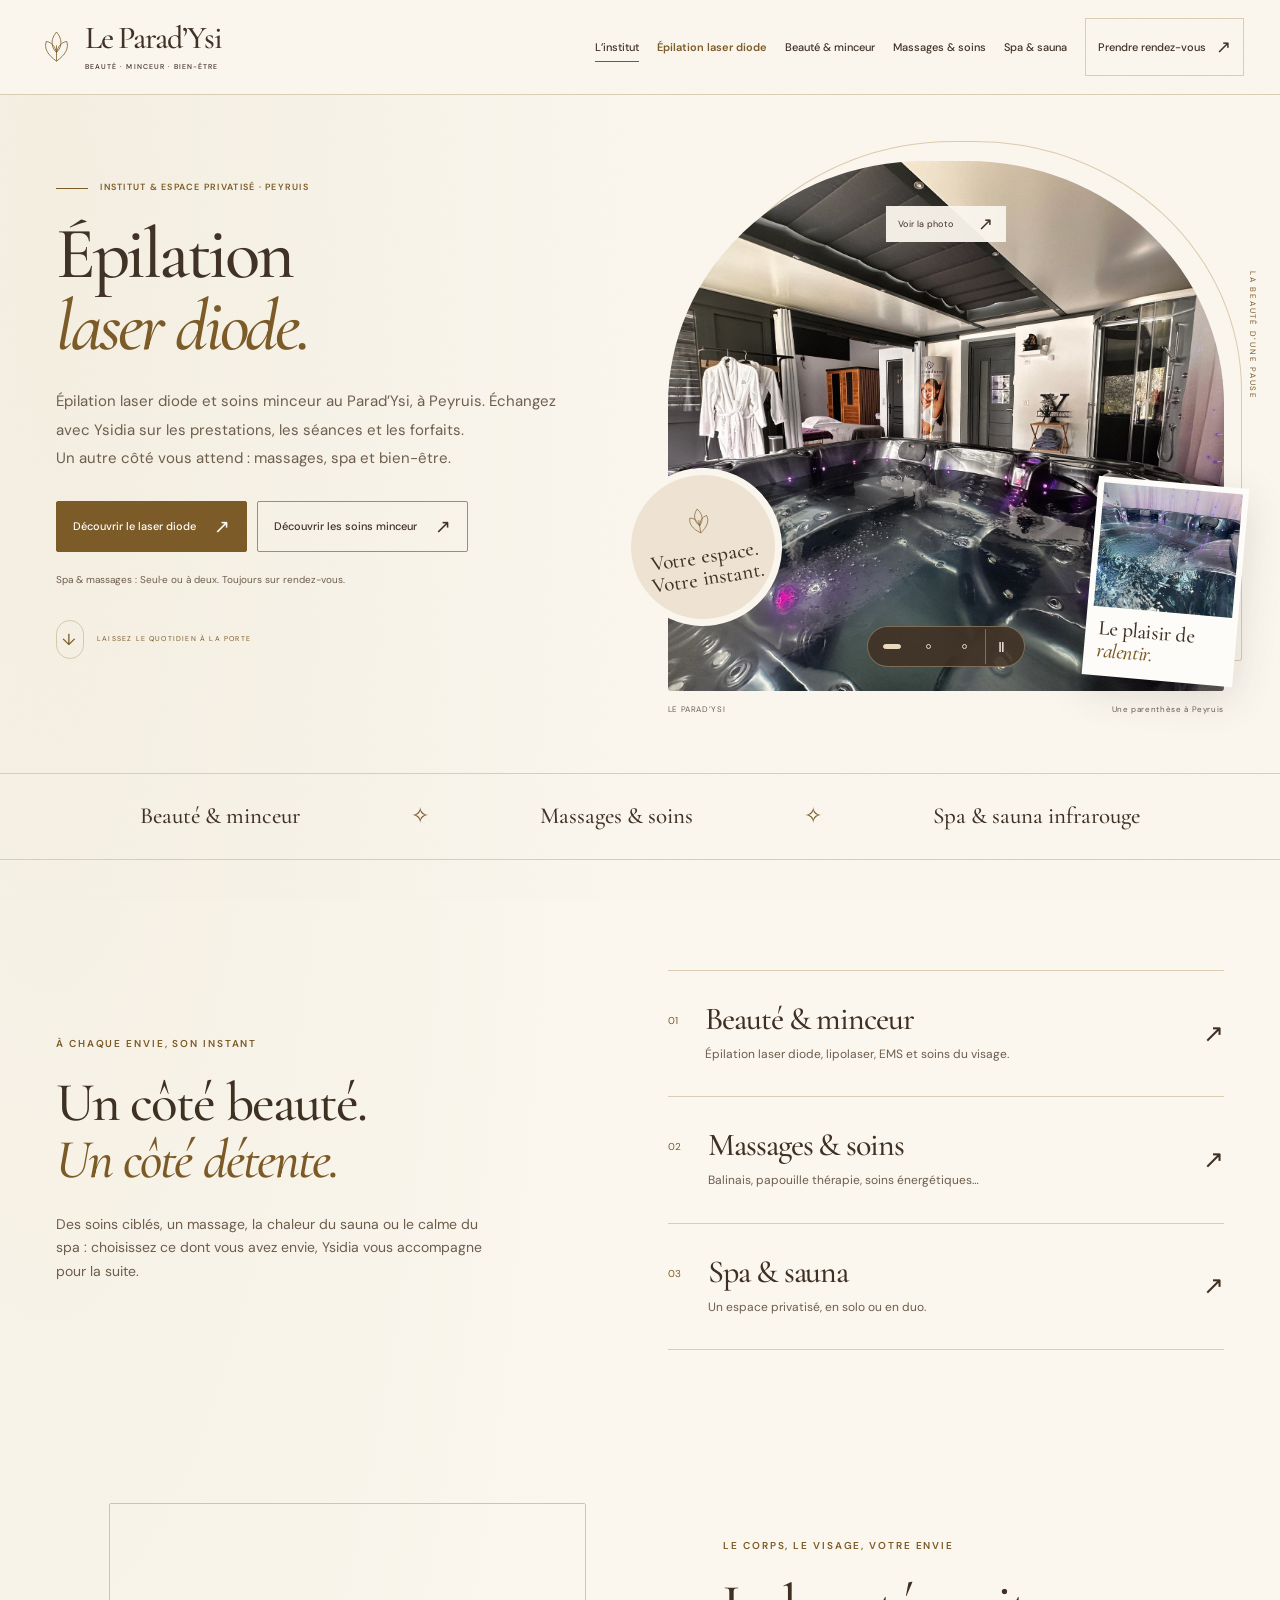
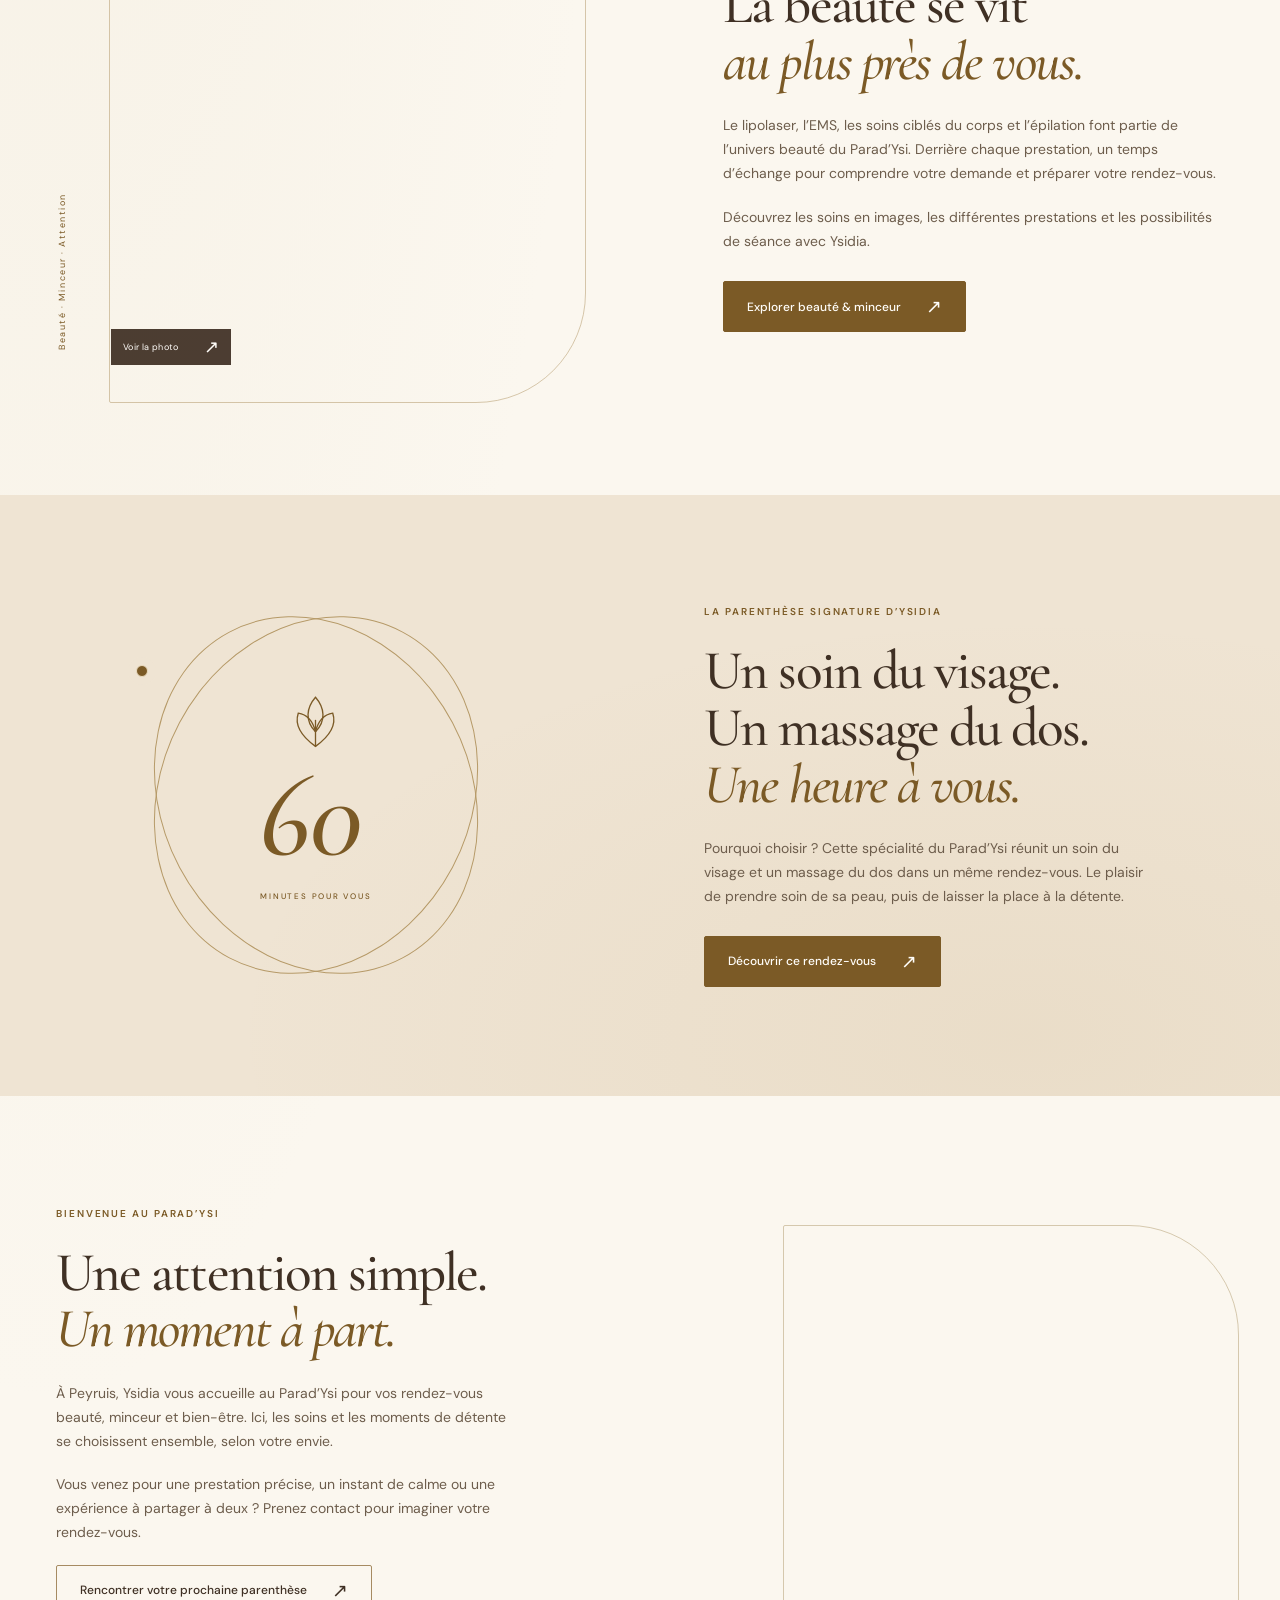
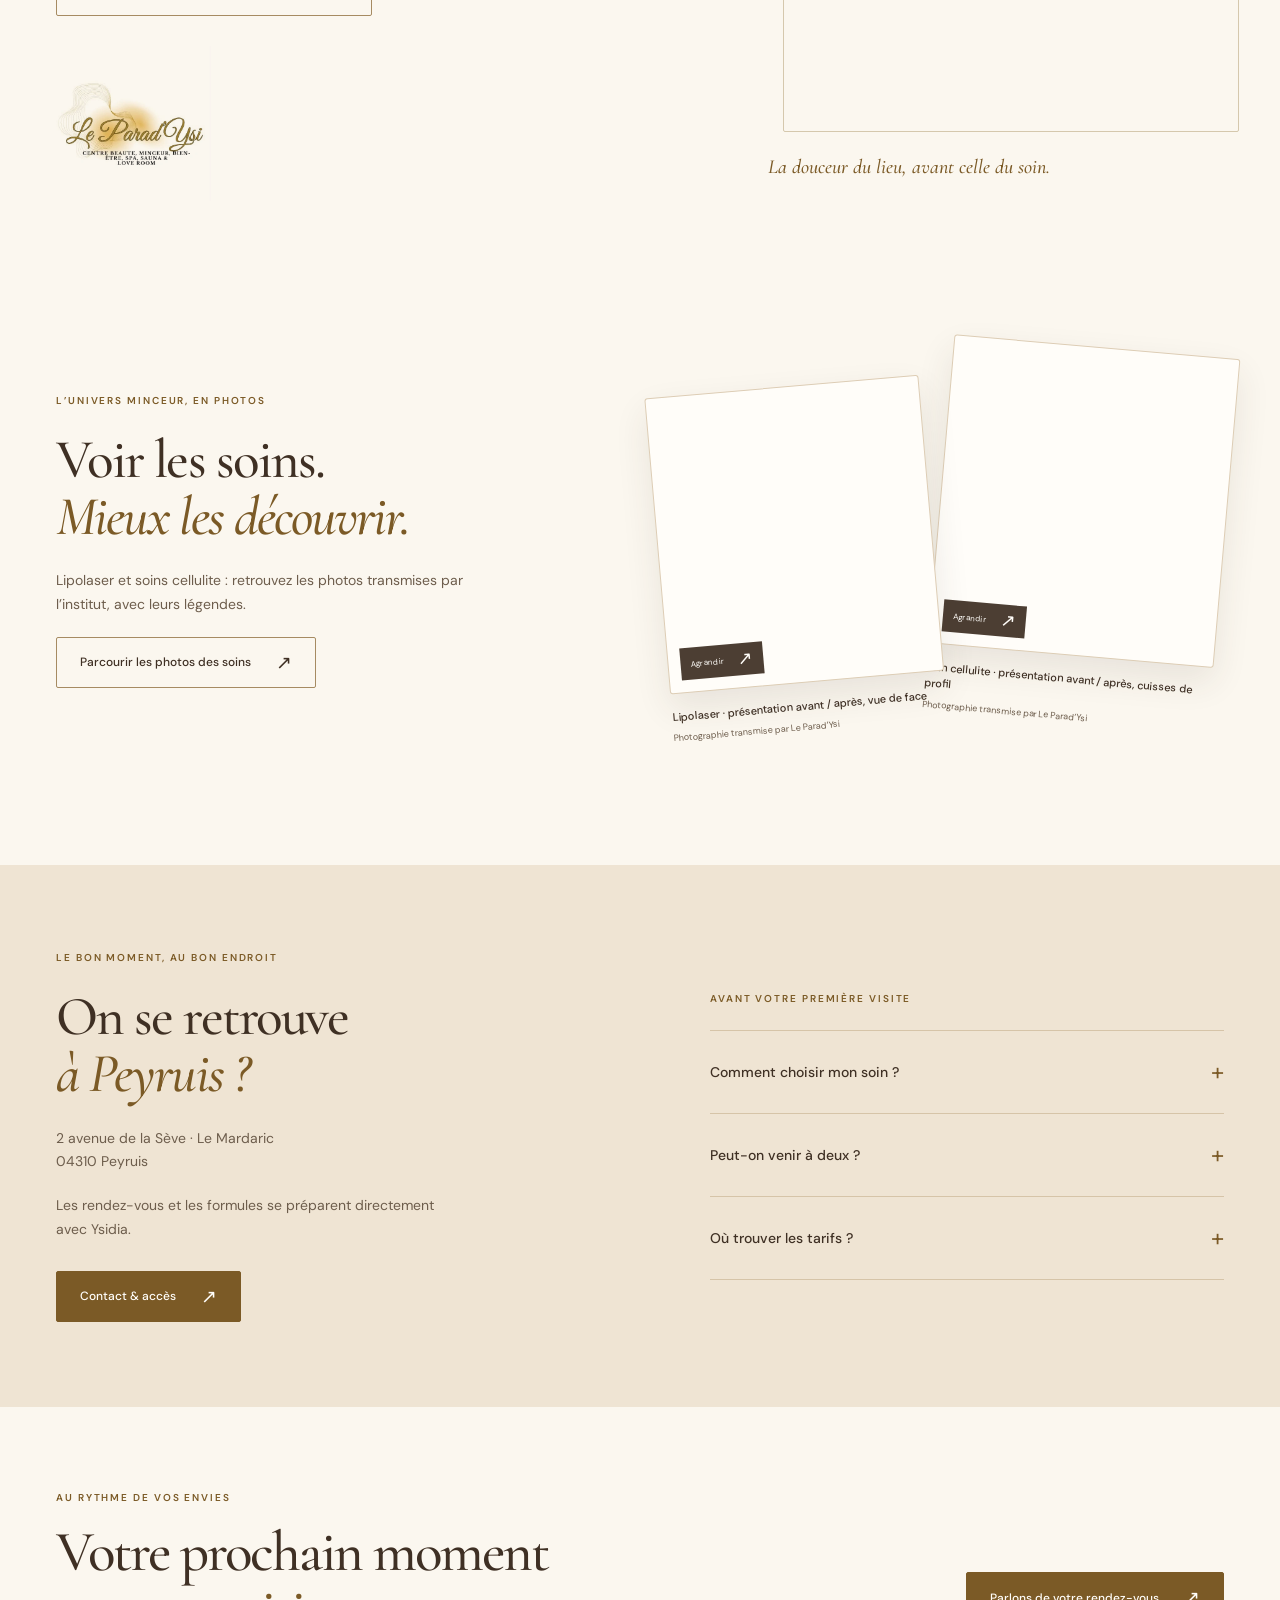
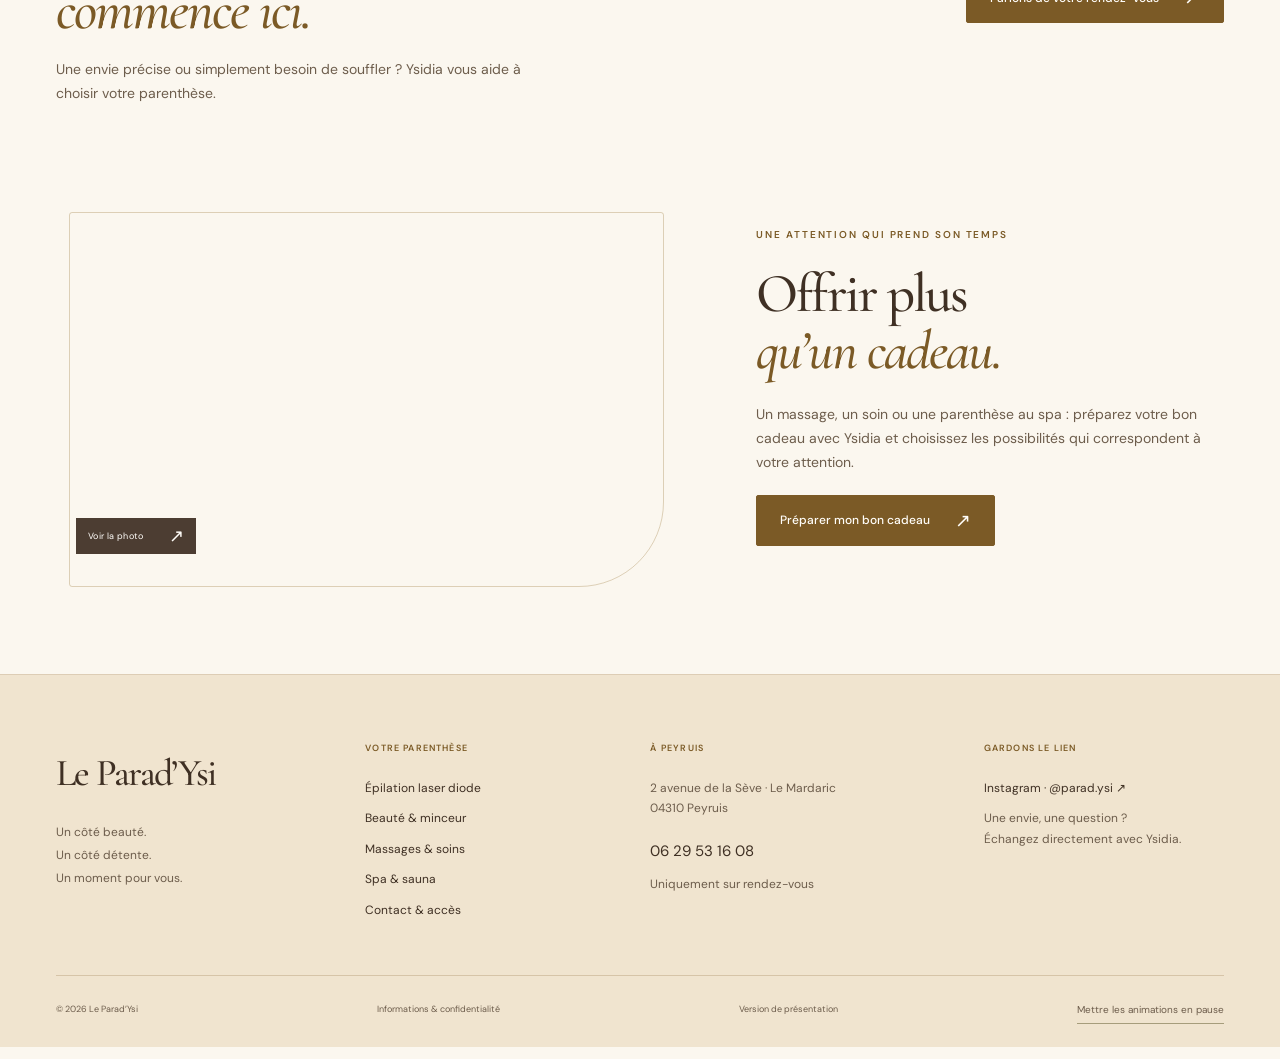
==== commit 502d3dcc: "Mettre en avant le laser diode et harmoniser la présentation or et beige Ajouter la rubrique sauna e" ====
--- a/index.html
+++ b/index.html
@@ -5,24 +5,24 @@
     <meta name="viewport" content="width=device-width, initial-scale=1" />
     <meta name="robots" content="noindex,nofollow" />
     <meta name="referrer" content="strict-origin-when-cross-origin" />
-    <meta name="theme-color" content="#253b31" />
+    <meta name="theme-color" content="#efe4d3" />
     <meta
       http-equiv="Content-Security-Policy"
       content="default-src 'self'; script-src 'self'; style-src 'self'; img-src 'self' data:; font-src 'self'; connect-src 'none'; object-src 'none'; base-uri 'self'; form-action 'none'"
     />
-    <title>Le Parad’Ysi · Beauté, minceur &amp; bien-être à Peyruis</title>
+    <title>Le Parad’Ysi · Épilation laser diode &amp; bien-être à Peyruis</title>
     <meta
       name="description"
-      content="Découvrez Le Parad’Ysi avec Ysidia : soins minceur, épilation, massages, spa privatisé et sauna infrarouge à Peyruis. Sur rendez-vous."
+      content="Découvrez l’épilation laser diode au Parad’Ysi avec Ysidia à Peyruis, ainsi que les soins minceur, les massages, le spa et le sauna. Sur rendez-vous."
     />
     <link rel="canonical" href="https://propulsite1179.github.io/le-paradysi/" />
     <meta property="og:type" content="website" />
     <meta property="og:locale" content="fr_FR" />
     <meta property="og:site_name" content="Le Parad’Ysi" />
-    <meta property="og:title" content="Le Parad’Ysi · Beauté, minceur &amp; bien-être à Peyruis" />
+    <meta property="og:title" content="Le Parad’Ysi · Épilation laser diode &amp; bien-être à Peyruis" />
     <meta
       property="og:description"
-      content="Découvrez Le Parad’Ysi avec Ysidia : soins minceur, épilation, massages, spa privatisé et sauna infrarouge à Peyruis. Sur rendez-vous."
+      content="Découvrez l’épilation laser diode au Parad’Ysi avec Ysidia à Peyruis, ainsi que les soins minceur, les massages, le spa et le sauna. Sur rendez-vous."
     />
     <meta property="og:url" content="https://propulsite1179.github.io/le-paradysi/" />
     <meta
@@ -35,9 +35,9 @@
     <link rel="apple-touch-icon" href="assets/icon.png" />
     <link rel="preload" href="assets/espace-hd.webp" as="image" fetchpriority="high" />
     <link rel="stylesheet" href="assets/fonts.css" />
-    <link rel="stylesheet" href="assets/site.css" />
-    <link rel="stylesheet" href="assets/experience.css?v=20261017-hd" />
-    <script src="assets/site.js" defer></script>
+    <link rel="stylesheet" href="assets/site.css?v=20261025-laser-or" />
+    <link rel="stylesheet" href="assets/experience.css?v=20261025-laser-or" />
+    <script src="assets/site.js?v=20261025-navigation" defer></script>
     <script src="assets/experience.js" defer></script>
   </head>
   <body>
@@ -45,7 +45,7 @@
     <a class="skip-link" href="#contenu">Aller au contenu</a>
     <header class="site-header">
       <div class="header-inner">
-        <a class="brand" href="index.html" aria-label="Le Parad’Ysi, accueil"
+        <a class="brand" href="index.html"
           ><svg viewBox="0 0 52 52" fill="none" aria-hidden="true">
             <path
               d="M26 44C15 36 10 28 13 19c7 1 11 6 13 14 2-8 6-13 13-14 3 9-2 17-13 25Z"
@@ -59,8 +59,8 @@
           <span class="menu-label">Menu</span><span class="menu-lines" aria-hidden="true"></span>
         </button>
         <nav id="navigation" class="navigation" aria-label="Navigation principale">
-          <a href="index.html" aria-current="page">L’institut</a
-          ><a href="beaute-minceur.html">Beauté & minceur</a
+          <a href="index.html" aria-current="page">L’institut</a>
+          <a href="beaute-minceur.html#epilation-laser-diode">Épilation laser diode</a><a href="beaute-minceur.html">Beauté & minceur</a
           ><a href="massages.html">Massages & soins</a><a href="spa-sauna.html">Spa & sauna</a
           ><a class="nav-contact" href="contact.html"
             >Prendre rendez-vous <span aria-hidden="true">↗</span></a
@@ -69,24 +69,23 @@
       </div>
     </header>
     <main id="contenu">
-      <section class="hero container">
+      <section class="hero container laser-hero">
         <div class="hero-copy">
           <p class="eyebrow">
             <span class="small-line"></span> INSTITUT & ESPACE PRIVATISÉ · PEYRUIS
           </p>
-          <h1>Le temps<br />de prendre<br /><em>soin de vous.</em></h1>
-          <p>
-            Beauté, minceur et bien-être avec Ysidia.<br />Un lieu à part, où chaque rendez-vous<br />devient
-            votre parenthèse.
+          <h1>Épilation<br /><em>laser diode.</em></h1>
+          <p>
+            Épilation laser diode et soins minceur au Parad’Ysi, à Peyruis. Échangez avec Ysidia sur les prestations, les séances et les forfaits.<br />Un autre côté vous attend : massages, spa et bien-être.
           </p>
           <div class="hero-actions">
-            <a class="button" href="beaute-minceur.html"
-              >Découvrir les soins<span aria-hidden="true">↗</span></a
-            ><a class="button button-outline" href="spa-sauna.html"
-              >Votre moment détente<span aria-hidden="true">↗</span></a
-            >
-          </div>
-          <p class="hero-footnote">Seul·e ou à deux. Toujours sur rendez-vous.</p>
+            <a class="button" href="beaute-minceur.html#epilation-laser-diode"
+              >Découvrir le laser diode<span aria-hidden="true">↗</span></a
+            ><a class="button button-outline" href="beaute-minceur.html#minceur-title"
+              >Découvrir les soins minceur<span aria-hidden="true">↗</span></a
+            >
+          </div>
+          <p class="hero-footnote">Spa &amp; massages : Seul·e ou à deux. Toujours sur rendez-vous.</p>
           <a class="scroll-invitation" href="#vos-envies"
             ><span aria-hidden="true">↓</span> LAISSEZ LE QUOTIDIEN À LA PORTE</a
           >
@@ -98,7 +97,7 @@
             type="button"
             data-image="assets/espace-hd.webp"
             data-caption="L’espace spa privatisé du Parad’Ysi, à Peyruis"
-            aria-label="Agrandir : L’espace spa privatisé du Parad’Ysi, à Peyruis"
+            aria-label="Voir la photo : L’espace spa privatisé du Parad’Ysi, à Peyruis"
           >
             <img
               src="assets/espace-hd.webp"
@@ -126,7 +125,7 @@
               decoding="async"
             /><span class="zoom-label">Voir la photo<span aria-hidden="true">↗</span></span>
           </button>
-          <div class="scene-controls" aria-label="Diaporama de l’espace">
+          <div class="scene-controls" role="group" aria-label="Diaporama de l’espace">
             <button type="button" data-scene="0" aria-label="Voir l’espace spa" aria-pressed="true">
               <span></span></button
             ><button
@@ -199,7 +198,7 @@
             ><span class="world-number">01</span>
             <div>
               <h3>Beauté & minceur</h3>
-              <p>Lipolaser, EMS, épilation et soins du visage.</p>
+              <p>Épilation laser diode, lipolaser, EMS et soins du visage.</p>
             </div>
             <span aria-hidden="true">↗</span></a
           ><a class="world" href="massages.html"
@@ -226,7 +225,7 @@
             type="button"
             data-image="assets/lipolaser-seance-hd.webp"
             data-caption="Une séance de lipolaser au Parad’Ysi"
-            aria-label="Agrandir : Une séance de lipolaser au Parad’Ysi"
+            aria-label="Voir la photo : Une séance de lipolaser au Parad’Ysi"
           >
             <img
               src="assets/lipolaser-seance-hd.webp"
@@ -453,7 +452,7 @@
             type="button"
             data-image="assets/bon-cadeau-hd.webp"
             data-caption="Les bons cadeaux du Parad’Ysi"
-            aria-label="Agrandir : Les bons cadeaux du Parad’Ysi"
+            aria-label="Voir la photo : Les bons cadeaux du Parad’Ysi"
           >
             <img
               src="assets/bon-cadeau-hd.webp"
@@ -487,6 +486,7 @@
         </div>
         <div>
           <p class="footer-title">Votre parenthèse</p>
+          <a href="beaute-minceur.html#epilation-laser-diode">Épilation laser diode</a>
           <a href="beaute-minceur.html">Beauté & minceur</a
           ><a href="massages.html">Massages & soins</a><a href="spa-sauna.html">Spa & sauna</a
           ><a href="contact.html">Contact & accès</a>
@@ -514,9 +514,11 @@
         </button>
       </div>
     </footer>
-    <a class="mobile-contact" href="contact.html"
-      >Demander un rendez-vous <span aria-hidden="true">↗</span></a
-    >
+    <nav aria-label="Rendez-vous rapide">
+      <a class="mobile-contact" href="contact.html"
+        >Demander un rendez-vous <span aria-hidden="true">↗</span></a
+      >
+    </nav>
     <dialog class="photo-dialog" aria-labelledby="photo-caption">
       <button class="photo-close" type="button" aria-label="Fermer la photographie">
         Fermer <span aria-hidden="true">×</span>
--- a/assets/site.css
+++ b/assets/site.css
@@ -1,12 +1,13 @@
 :root {
-  --paper: #f8f6ef;
-  --cream: #eeebdf;
-  --white: #fffdf8;
-  --ink: #253b31;
-  --muted: #5d675d;
-  --gold: #806030;
-  --pale-gold: #e5d2a7;
-  --line: #d8d9cb;
+  --paper: #fbf7ef;
+  --cream: #efe4d3;
+  --white: #fffdf9;
+  --ink: #3f3024;
+  --muted: #6d5d4c;
+  --gold: #7b5a26;
+  --pale-gold: #eadbc0;
+  --line: #ddcdb5;
+  --gold-hover: #65471c;
   --serif: 'Cormorant Garamond', Georgia, serif;
   --sans: 'DM Sans', Arial, sans-serif;
 }
@@ -152,8 +153,8 @@
   gap: 25px;
   min-height: 51px;
   padding: 14px 23px;
-  background: var(--ink);
-  border: 1px solid var(--ink);
+  background: var(--gold);
+  border: 1px solid var(--gold);
   color: var(--white);
   font: 500 12px/1.5 var(--sans);
   border-radius: 2px;
@@ -167,16 +168,16 @@
   line-height: 1;
 }
 .button:hover {
-  background: #3c5547;
+  background: var(--gold-hover);
   transform: translateY(-2px);
 }
 .button-outline {
   background: transparent;
   color: var(--ink);
-  border-color: #a7b0a1;
+  border-color: #a68b62;
 }
 .button-outline:hover {
-  background: var(--ink);
+  background: var(--gold);
   color: var(--white);
 }
 .text-link {
@@ -219,7 +220,7 @@
   position: sticky;
   top: 0;
   z-index: 50;
-  background: rgba(248, 246, 239, 0.97);
+  background: rgba(251, 247, 239, 0.97);
   border-bottom: 1px solid var(--line);
 }
 .header-inner {
@@ -450,8 +451,8 @@
   color: var(--gold);
 }
 .signature {
-  background: var(--ink);
-  color: var(--paper);
+  background: var(--cream);
+  color: var(--ink);
   overflow: hidden;
 }
 .signature-grid {
@@ -465,24 +466,24 @@
   padding-block: 24px;
 }
 .signature .eyebrow {
-  color: var(--pale-gold);
+  color: var(--gold);
 }
 .signature h2 em {
-  color: var(--pale-gold);
+  color: var(--gold);
 }
 .signature p:not(.eyebrow) {
   font-size: 13px;
-  color: #d5dbd1;
+  color: #6d5d4c;
   max-width: 440px;
 }
 .signature .button {
-  background: var(--pale-gold);
-  border-color: var(--pale-gold);
-  color: var(--ink);
+  background: var(--gold);
+  border-color: var(--gold);
+  color: var(--white);
   margin-top: 7px;
 }
 .signature .button:hover {
-  background: var(--paper);
+  background: var(--gold-hover);
 }
 .signature-art {
   position: relative;
@@ -491,7 +492,7 @@
   flex-direction: column;
   justify-content: center;
   align-items: center;
-  color: var(--pale-gold);
+  color: var(--gold);
 }
 .signature-art > svg {
   height: 69px;
@@ -513,7 +514,7 @@
 }
 .orbital {
   position: absolute;
-  border: 1px solid #72816b;
+  border: 1px solid #b69a68;
   width: 310px;
   height: 370px;
   border-radius: 50%;
@@ -574,10 +575,10 @@
   margin-top: 9px;
 }
 .faq details {
-  border-top: 1px solid #c5c9b9;
+  border-top: 1px solid #d6c4a8;
 }
 .faq details:last-child {
-  border-bottom: 1px solid #c5c9b9;
+  border-bottom: 1px solid #d6c4a8;
 }
 .faq summary {
   cursor: pointer;
@@ -633,7 +634,7 @@
   flex-shrink: 0;
 }
 .site-footer {
-  background: #e9e7dc;
+  background: #f0e4cf;
   border-top: 1px solid var(--line);
   padding: 66px 0 23px;
 }
@@ -678,7 +679,7 @@
   font-size: 15px !important;
 }
 .footer-bottom {
-  border-top: 1px solid #cbd0bf;
+  border-top: 1px solid #d6c4a8;
   display: flex;
   align-items: center;
   justify-content: space-between;
@@ -714,7 +715,7 @@
   font-family: var(--serif);
   font-size: 210px;
   line-height: 1;
-  color: #e7e5d9;
+  color: #ede2cc;
   z-index: -1;
 }
 .catalog-section {
@@ -808,33 +809,33 @@
 .massage-feature {
   position: relative;
   padding: 50px;
-  background: var(--ink);
-  color: var(--paper);
+  background: var(--cream);
+  color: var(--ink);
   overflow: hidden;
   min-height: 410px;
 }
 .massage-feature .eyebrow {
-  color: var(--pale-gold);
+  color: var(--gold);
   position: relative;
 }
 .massage-feature h2 em {
-  color: var(--pale-gold);
+  color: var(--gold);
 }
 .massage-feature > p:not(.eyebrow) {
   max-width: 340px;
   font-size: 13px;
-  color: #e0e4da;
+  color: #6d5d4c;
   position: relative;
 }
 .massage-feature .button-outline {
-  border-color: #a6b19a;
-  color: var(--paper);
+  border-color: var(--gold);
+  color: var(--ink);
   margin-top: 13px;
   position: relative;
 }
 .massage-feature .button-outline:hover {
-  background: var(--paper);
-  color: var(--ink);
+  background: var(--gold);
+  color: var(--white);
 }
 .feature-mark {
   position: absolute;
@@ -844,11 +845,11 @@
   font-style: italic;
   font-size: 220px;
   line-height: 1;
-  color: #3c5142;
+  color: #dcc7a1;
   pointer-events: none;
 }
 .massage-feature-light {
-  background: #e9e4d3;
+  background: #f4ebdb;
   color: var(--ink);
 }
 .massage-feature-light .eyebrow {
@@ -862,14 +863,14 @@
 }
 .massage-feature-light .button-outline {
   color: var(--ink);
-  border-color: #9c9f8c;
+  border-color: #a68b62;
 }
 .massage-feature-light .button-outline:hover {
-  background: var(--ink);
+  background: var(--gold);
   color: var(--paper);
 }
 .massage-feature-light .feature-mark {
-  color: #ddd7c4;
+  color: #e3d3b7;
 }
 .signature-mini {
   display: grid;
@@ -897,7 +898,7 @@
   gap: 11%;
 }
 .wellness-grid > div {
-  border-top: 1px solid #c6cabd;
+  border-top: 1px solid #d6c4a8;
   padding-top: 35px;
 }
 .wellness-grid h3 {
@@ -937,7 +938,7 @@
   font-size: 280px;
   line-height: 1;
   text-align: center;
-  color: #c8c6ad;
+  color: #cdb98f;
 }
 .duo-section > div > p:not(.eyebrow) {
   font-size: 13px;
@@ -1110,7 +1111,7 @@
 .form-field textarea {
   display: block;
   width: 100%;
-  border: 1px solid #b8bfad;
+  border: 1px solid #927b59;
   background: var(--paper);
   border-radius: 2px;
   min-height: 48px;
@@ -1125,7 +1126,7 @@
 }
 .form-field input::placeholder,
 .form-field textarea::placeholder {
-  color: #737a6e;
+  color: #6d5d4c;
   opacity: 1;
 }
 .request-panel form > .button {
@@ -1142,7 +1143,7 @@
 .sms-result {
   margin-top: 30px;
   padding-top: 25px;
-  border-top: 1px solid #b8bfad;
+  border-top: 1px solid #927b59;
   scroll-margin-top: 120px;
 }
 .sms-result h3 {
@@ -1161,7 +1162,7 @@
 }
 .gift-section {
   padding: 55px;
-  background: #ebe4d3;
+  background: #efe2c9;
   display: grid;
   grid-template-columns: 0.65fr 1.5fr;
   gap: 45px;
@@ -1294,7 +1295,7 @@
     gap: 30px;
   }
 }
-@media (max-width: 1060px) {
+@media (max-width: 1180px) {
   .header-inner {
     min-height: 82px;
     flex-wrap: wrap;
@@ -1348,6 +1349,8 @@
   .js .navigation.is-open {
     display: flex;
   }
+}
+@media (max-width: 1060px) {
   .hero h1 {
     font-size: 73px;
   }
@@ -1688,7 +1691,7 @@
     font-size: 12px;
     font-weight: 500;
     min-height: 54px;
-    box-shadow: 0 -2px 12px #253b3110;
+    box-shadow: 0 -2px 12px #3f302410;
   }
   .mobile-contact > span {
     font-size: 23px;
@@ -2063,7 +2066,7 @@
   transform: translateX(-50%);
   white-space: nowrap;
   font-size: 9px;
-  background: #f8f6eff2;
+  background: #fbf7eff2;
   color: var(--ink);
 }
 .hero-detail {
@@ -2073,7 +2076,7 @@
   width: 151px;
   background: var(--white);
   padding: 6px;
-  box-shadow: 0 12px 40px #17271e26;
+  box-shadow: 0 12px 40px #3f302426;
   transform: rotate(5deg);
   pointer-events: none;
 }
@@ -2132,7 +2135,7 @@
 }
 .signature {
   position: relative;
-  background-image: radial-gradient(ellipse at 80% 90%, #58705a2e, transparent 55%);
+  background-image: radial-gradient(ellipse at 80% 90%, #ad8b4b14, transparent 55%);
 }
 .signature-art::after {
   position: absolute;
@@ -2143,8 +2146,8 @@
   border-radius: 50%;
   top: 55px;
   left: 80px;
-  background: var(--ink);
-  box-shadow: 0 0 0 8px var(--ink);
+  background: var(--gold);
+  box-shadow: 0 0 0 8px var(--cream);
 }
 .signature-time {
   font-style: italic;
@@ -2166,11 +2169,11 @@
 .massage-feature {
   border-radius: 130px 3px 3px 3px;
   padding-top: 65px;
-  background-image: radial-gradient(ellipse at 100% 0%, #5f745342, transparent 70%);
+  background-image: radial-gradient(ellipse at 100% 0%, #b6935514, transparent 70%);
 }
 .massage-feature-light {
   border-radius: 3px 3px 130px 3px;
-  background-image: radial-gradient(ellipse at 100% 100%, #c0ab7033, transparent 70%);
+  background-image: radial-gradient(ellipse at 100% 100%, #c0ab7014, transparent 70%);
 }
 .massage-feature::after {
   content: '';
@@ -2243,7 +2246,7 @@
   bottom: 20px;
   left: 20px;
   padding: 9px 12px;
-  background: #253b31ed;
+  background: #3f3024ed;
   color: var(--white);
   display: flex;
   gap: 25px;
@@ -2293,7 +2296,7 @@
   box-shadow: 0 20px 80px #0005;
 }
 .photo-dialog::backdrop {
-  background: #122219e8;
+  background: #2c2118e8;
   backdrop-filter: blur(9px);
 }
 .photo-dialog figure > img {
@@ -2430,7 +2433,7 @@
     top: 45px;
     width: 9px;
     height: 9px;
-    box-shadow: 0 0 0 6px var(--ink);
+    box-shadow: 0 0 0 6px var(--cream);
   }
   .portrait-photo::before {
     inset: 5px -9px 45px 9px;
@@ -2559,7 +2562,7 @@
 .faq-answer {
   font-size: 14px;
 }
-@media (max-width: 1060px) {
+@media (max-width: 1180px) {
   .navigation,
   .navigation .nav-contact {
     font-size: 14px;
@@ -2612,3 +2615,59 @@
     font-size: 11px;
   }
 }
+
+/* Laser diode: visible from the introduction, with the institute's gold and beige palette. */
+.navigation > a[href$="#epilation-laser-diode"] {
+  color: var(--gold);
+  font-weight: 600;
+}
+.hero.laser-hero h1 {
+  font-size: clamp(48px, 5.7vw, 82px);
+}
+.laser-intro {
+  margin-bottom: 48px;
+}
+.treatment.laser-priority {
+  scroll-margin-top: 118px;
+  padding: clamp(24px, 4vw, 46px);
+  border: 1px solid var(--line);
+  border-left: 3px solid var(--gold);
+  border-radius: 3px 44px 3px 3px;
+  background: var(--cream);
+}
+.laser-priority h2 {
+  font-size: clamp(32px, 3.6vw, 48px);
+  margin-bottom: 18px;
+}
+.laser-priority .text-link {
+  font-size: 13px;
+}
+@media (min-width: 1181px) and (max-width: 1320px) {
+  .navigation {
+    gap: 18px;
+    font-size: 11px;
+  }
+  .navigation .nav-contact {
+    padding-inline: 12px;
+    gap: 10px;
+  }
+}
+@media (max-width: 760px) {
+  .hero.laser-hero h1 {
+    font-size: clamp(45px, 11.5vw, 66px);
+  }
+  .treatment.laser-priority {
+    gap: 14px;
+    padding: 26px 20px;
+    scroll-margin-top: 100px;
+  }
+  .laser-intro {
+    margin-bottom: 32px;
+  }
+}
+/* Identify the slimming photographs before they appear, including on mobile. */
+.minceur-heading h2 {
+  font-size: clamp(30px, 3vw, 42px);
+  line-height: 1.1;
+  margin-bottom: 32px;
+}
--- a/assets/experience.css
+++ b/assets/experience.css
@@ -39,9 +39,9 @@
   transform: translateX(-50%);
   display: flex;
   align-items: center;
-  background: #253b31e8;
+  background: #3f3024e8;
   padding: 2px 7px;
-  border: 1px solid #d6d4bc66;
+  border: 1px solid #d7c39f66;
   border-radius: 30px;
   z-index: 4;
   gap: 1px;
@@ -73,7 +73,7 @@
 }
 .scene-controls .scene-pause {
   font-size: 14px;
-  border-left: 1px solid #e5d2a75c;
+  border-left: 1px solid #eadbc05c;
   border-radius: 0;
   margin-left: 2px;
   width: 32px;
@@ -223,7 +223,7 @@
   justify-content: center;
   width: 47px;
   height: 47px;
-  border: 1px solid #9ca48f;
+  border: 1px solid #a68b62;
   background: transparent;
   color: var(--ink);
   border-radius: 50%;
@@ -256,7 +256,7 @@
   padding: 10px 17px;
   font-size: 11px;
   background: transparent;
-  border: 1px solid #b3b8a8;
+  border: 1px solid #b9a385;
   border-radius: 30px;
   color: var(--ink);
   transition:
@@ -277,7 +277,7 @@
   overflow-y: hidden;
   scroll-snap-type: x proximity;
   scrollbar-width: thin;
-  scrollbar-color: #9b9e83 transparent;
+  scrollbar-color: #a68b62 transparent;
   padding: 6px 0 18px;
   overscroll-behavior-x: contain;
   cursor: grab;
@@ -298,7 +298,7 @@
 }
 .media-card .image-zoom {
   background: var(--white);
-  border: 1px solid #d7d7c6;
+  border: 1px solid #ddcdb5;
   border-radius: 3px;
   aspect-ratio: 1 / 1.08;
 }
@@ -415,7 +415,7 @@
 }
 .document-pair .media-card .image-zoom {
   aspect-ratio: 1 / 1.45;
-  box-shadow: 0 14px 40px #253b3110;
+  box-shadow: 0 14px 40px #3f302410;
 }
 .document-note {
   font-size: 11px !important;
@@ -453,7 +453,7 @@
   margin-left: -12px;
 }
 .result-fan .media-card .image-zoom {
-  box-shadow: 0 15px 35px #253b3119;
+  box-shadow: 0 15px 35px #3f302419;
   padding: 7px;
 }
 .result-fan .media-card figcaption > strong {
@@ -528,7 +528,7 @@
   width: 40px;
   height: 38px;
   background: transparent;
-  border: 1px solid #d4d3ba88;
+  border: 1px solid #d7c39f88;
   border-radius: 50%;
   color: var(--paper);
   font-size: 23px;
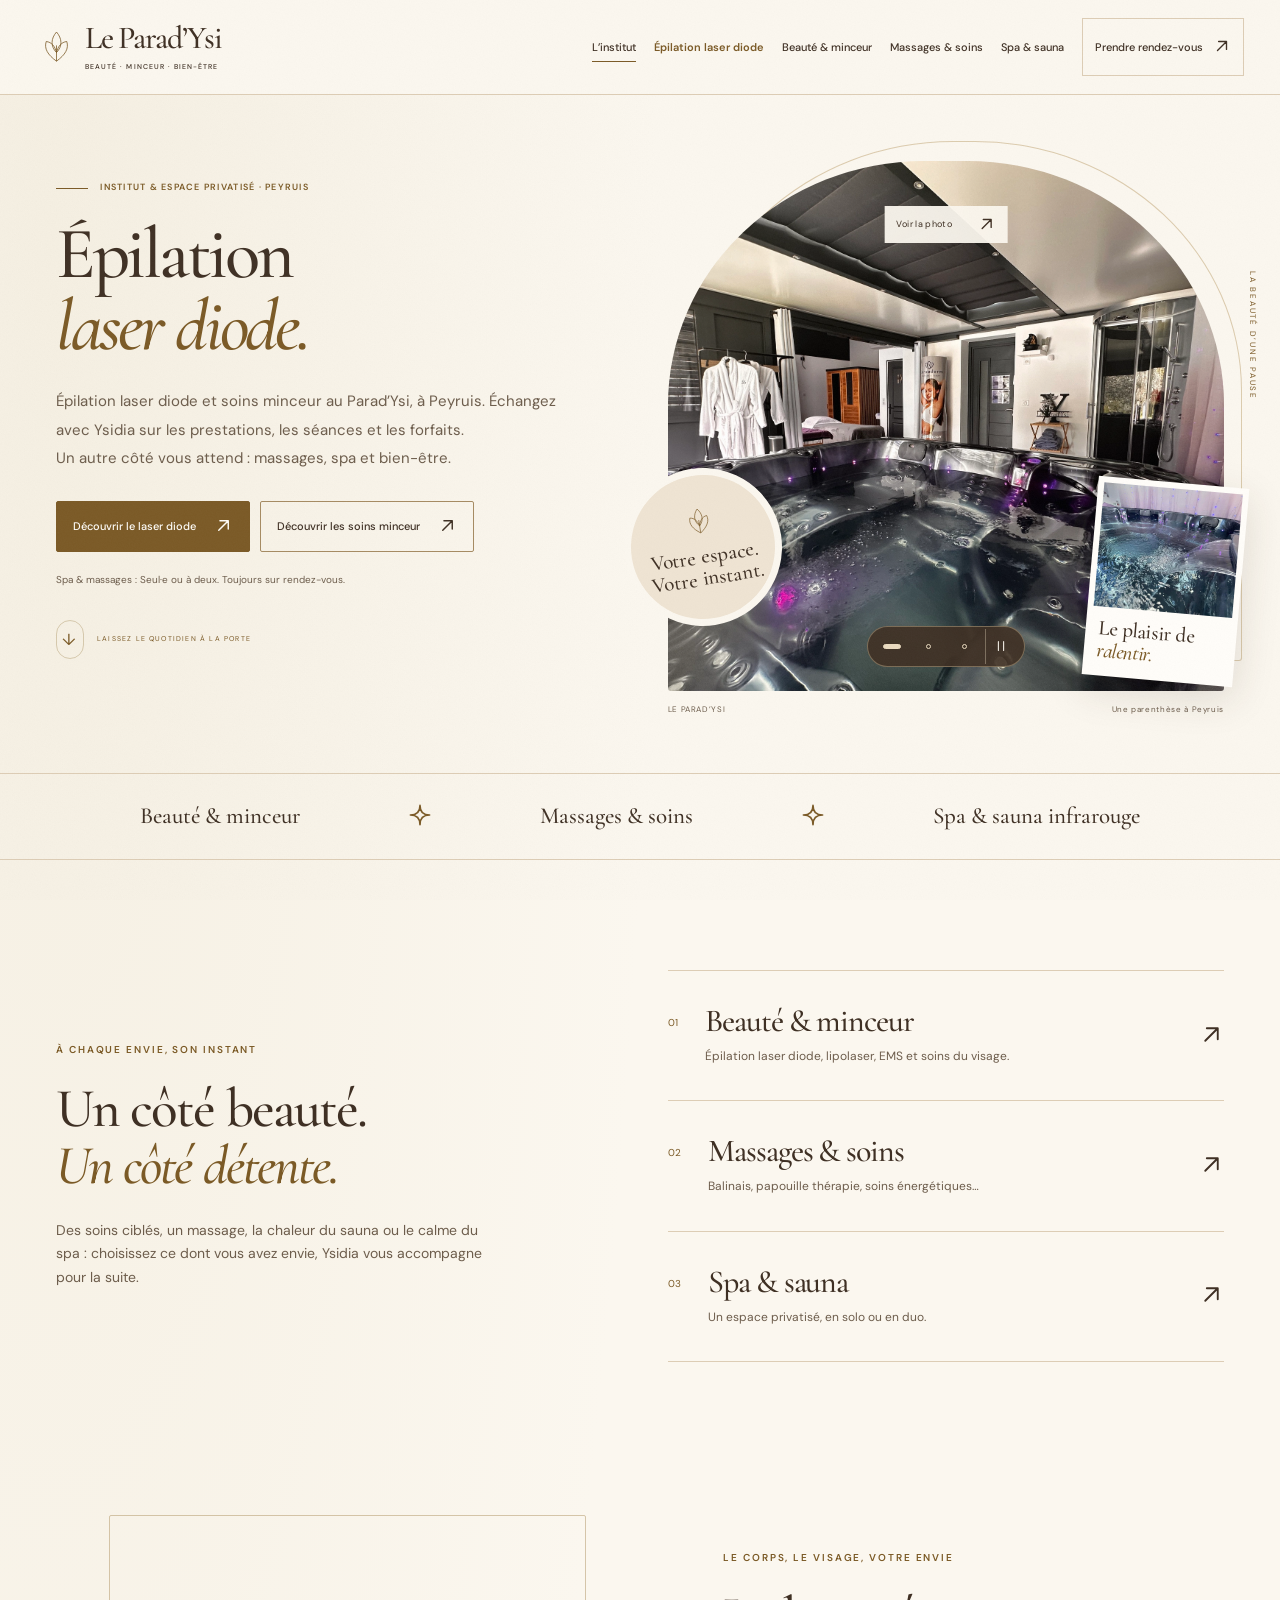
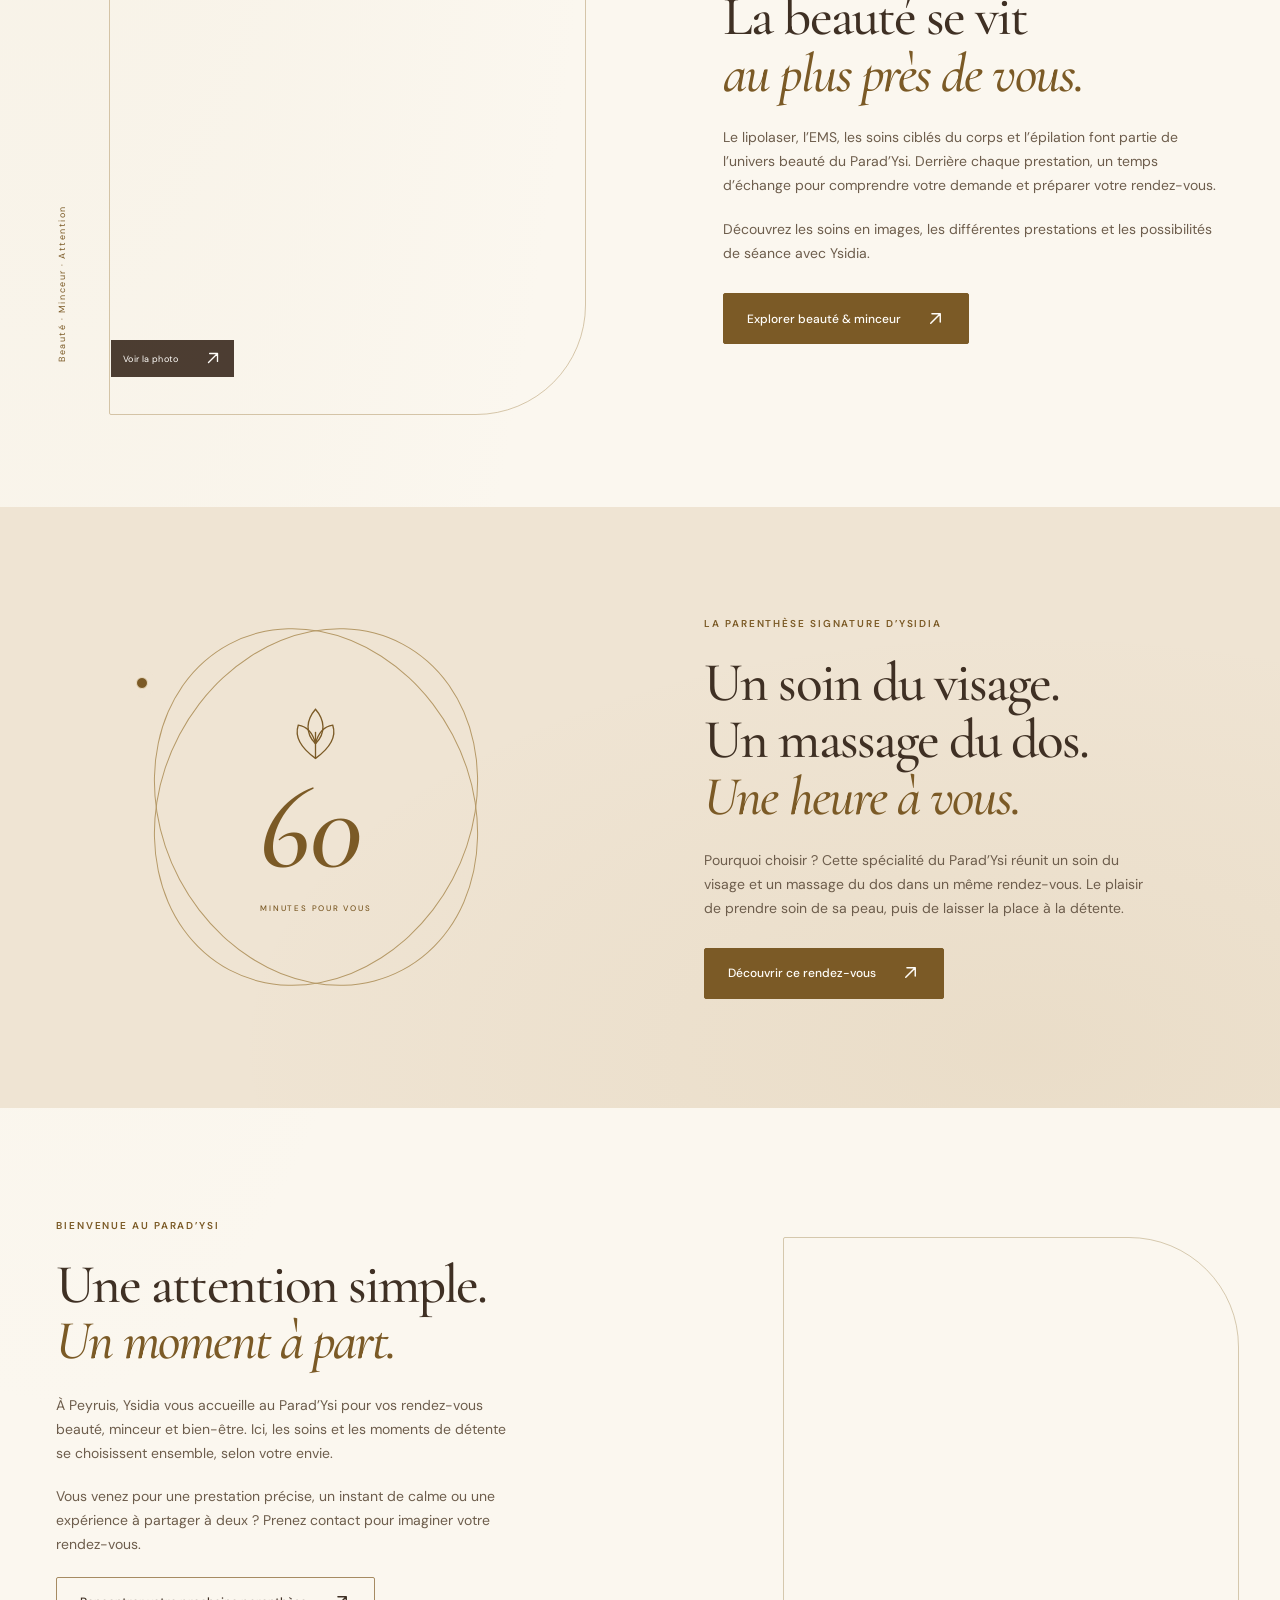
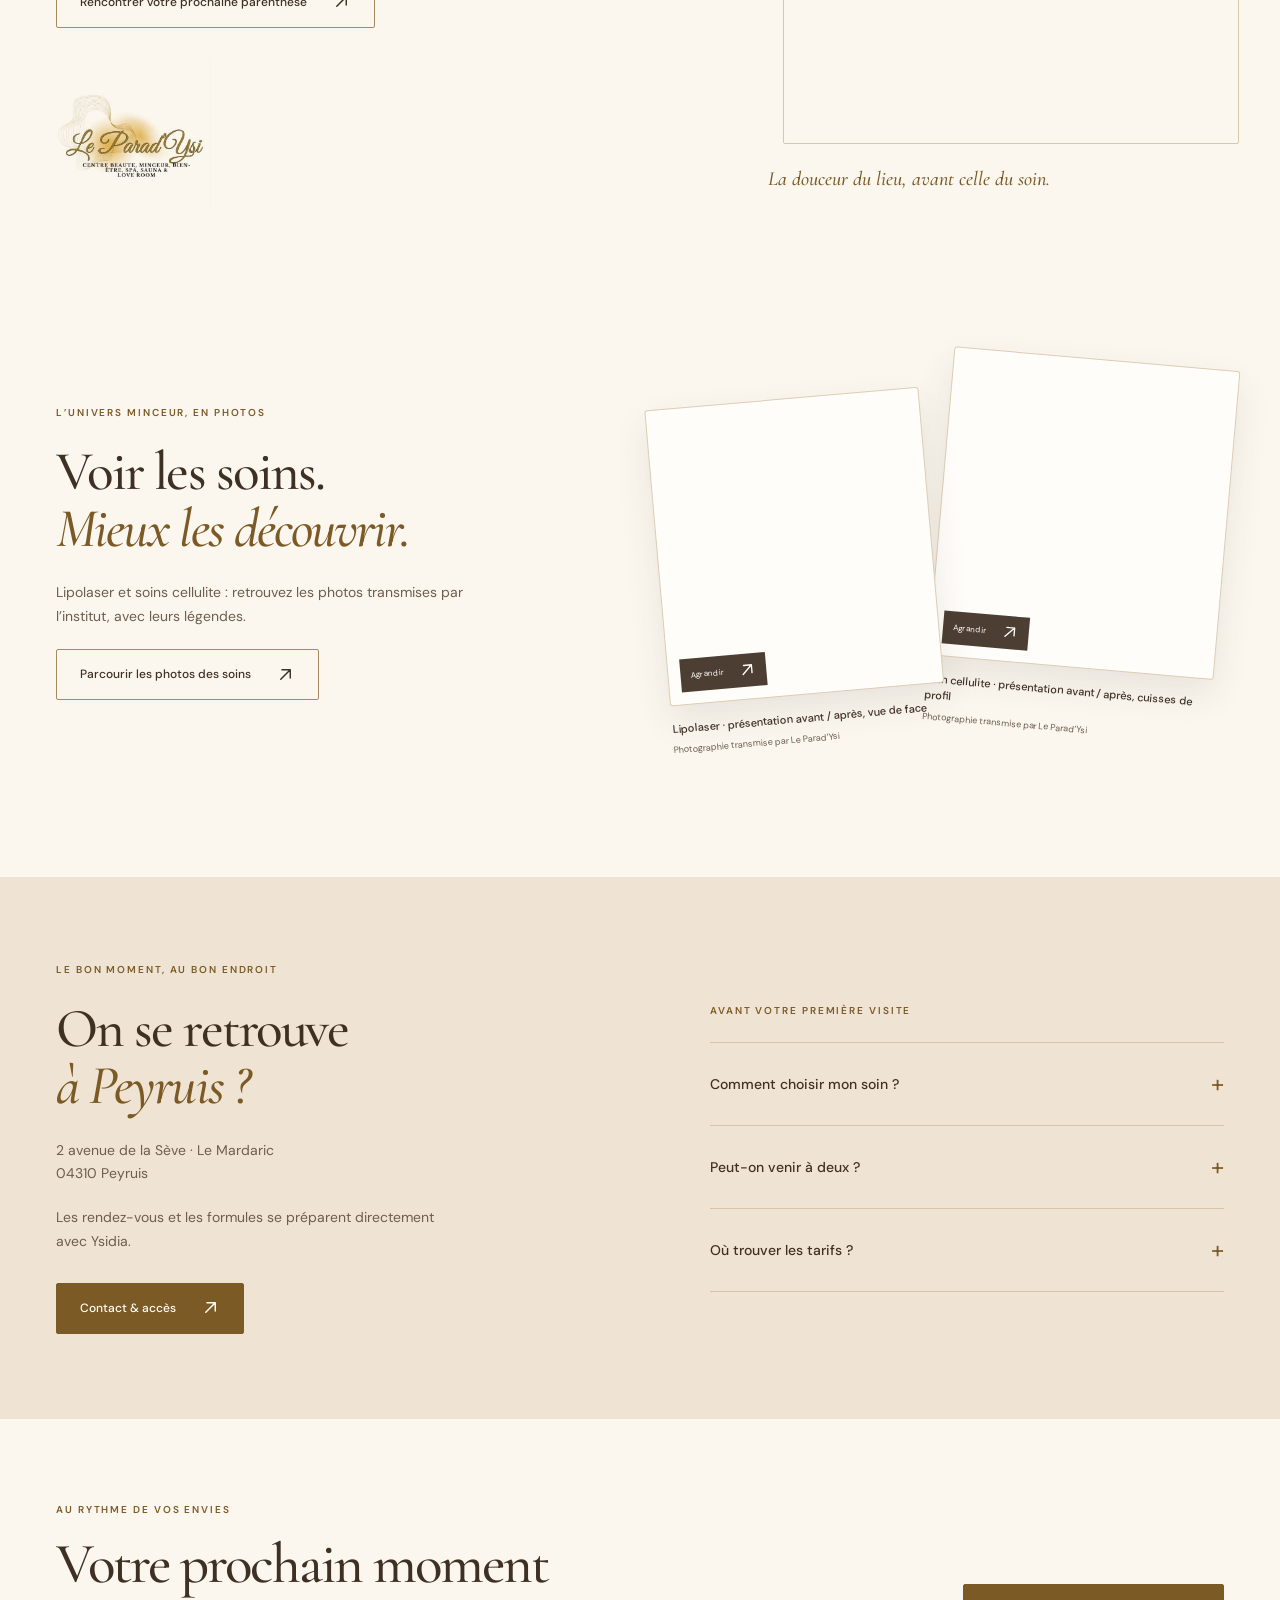
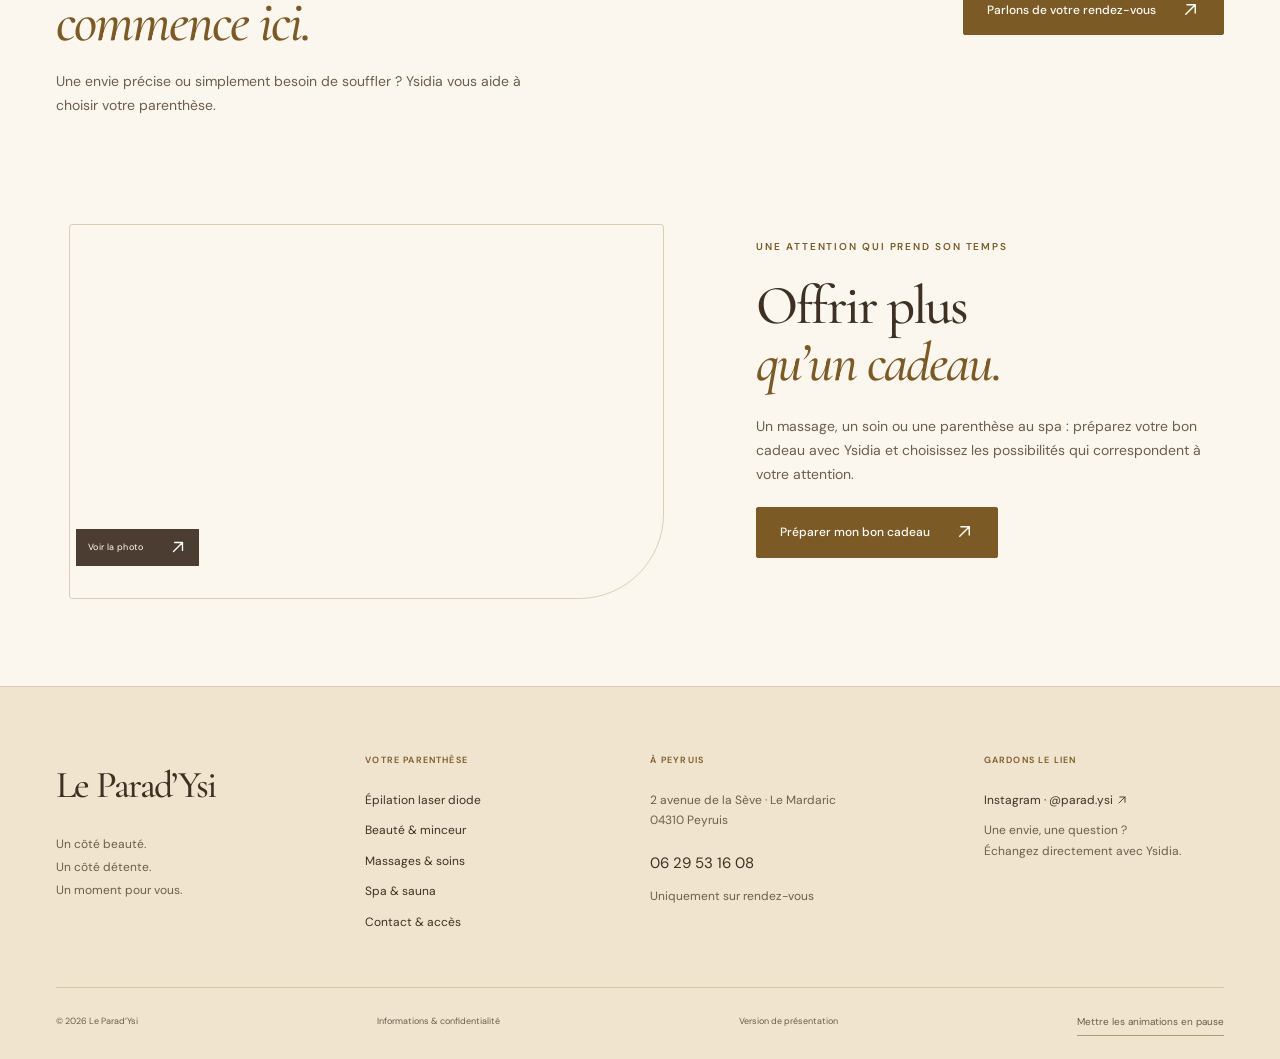
==== commit ac3354b6: "Rendre les pictogrammes indépendants des polices du système Utiliser des SVG décoratifs pour les flè" ====
--- a/index.html
+++ b/index.html
@@ -35,10 +35,10 @@
     <link rel="apple-touch-icon" href="assets/icon.png" />
     <link rel="preload" href="assets/espace-hd.webp" as="image" fetchpriority="high" />
     <link rel="stylesheet" href="assets/fonts.css" />
-    <link rel="stylesheet" href="assets/site.css?v=20261025-laser-or" />
+    <link rel="stylesheet" href="assets/site.css?v=20261029-icons" />
     <link rel="stylesheet" href="assets/experience.css?v=20261025-laser-or" />
     <script src="assets/site.js?v=20261025-navigation" defer></script>
-    <script src="assets/experience.js" defer></script>
+    <script src="assets/experience.js?v=20261029-icons" defer></script>
   </head>
   <body>
     <div class="reading-progress" aria-hidden="true"></div>
@@ -63,7 +63,7 @@
           <a href="beaute-minceur.html#epilation-laser-diode">Épilation laser diode</a><a href="beaute-minceur.html">Beauté & minceur</a
           ><a href="massages.html">Massages & soins</a><a href="spa-sauna.html">Spa & sauna</a
           ><a class="nav-contact" href="contact.html"
-            >Prendre rendez-vous <span aria-hidden="true">↗</span></a
+            >Prendre rendez-vous <span aria-hidden="true"><svg class="ui-icon" viewBox="0 0 16 16" aria-hidden="true" focusable="false"><path d="M4 12 12 4M5 4h7v7"/></svg></span></a
           >
         </nav>
       </div>
@@ -80,9 +80,9 @@
           </p>
           <div class="hero-actions">
             <a class="button" href="beaute-minceur.html#epilation-laser-diode"
-              >Découvrir le laser diode<span aria-hidden="true">↗</span></a
+              >Découvrir le laser diode<span aria-hidden="true"><svg class="ui-icon" viewBox="0 0 16 16" aria-hidden="true" focusable="false"><path d="M4 12 12 4M5 4h7v7"/></svg></span></a
             ><a class="button button-outline" href="beaute-minceur.html#minceur-title"
-              >Découvrir les soins minceur<span aria-hidden="true">↗</span></a
+              >Découvrir les soins minceur<span aria-hidden="true"><svg class="ui-icon" viewBox="0 0 16 16" aria-hidden="true" focusable="false"><path d="M4 12 12 4M5 4h7v7"/></svg></span></a
             >
           </div>
           <p class="hero-footnote">Spa &amp; massages : Seul·e ou à deux. Toujours sur rendez-vous.</p>
@@ -123,7 +123,7 @@
               class="scene-slide"
               loading="lazy"
               decoding="async"
-            /><span class="zoom-label">Voir la photo<span aria-hidden="true">↗</span></span>
+            /><span class="zoom-label">Voir la photo<span aria-hidden="true"><svg class="ui-icon" viewBox="0 0 16 16" aria-hidden="true" focusable="false"><path d="M4 12 12 4M5 4h7v7"/></svg></span></span>
           </button>
           <div class="scene-controls" role="group" aria-label="Diaporama de l’espace">
             <button type="button" data-scene="0" aria-label="Voir l’espace spa" aria-pressed="true">
@@ -148,7 +148,7 @@
               aria-label="Mettre le diaporama en pause"
               aria-pressed="false"
             >
-              <span aria-hidden="true">Ⅱ</span>
+              <span aria-hidden="true" data-scene-icon="pause"><svg class="ui-icon icon-pause" viewBox="0 0 16 16" aria-hidden="true" focusable="false"><path d="M5 3v10M11 3v10"/></svg><svg class="ui-icon icon-play" viewBox="0 0 16 16" aria-hidden="true" focusable="false"><path d="m5 3 8 5-8 5Z"/></svg></span>
             </button>
           </div>
           <div class="hero-stamp">
@@ -180,8 +180,8 @@
       </section>
       <div class="ritual-strip">
         <div class="container">
-          <span>Beauté & minceur</span><span aria-hidden="true">✧</span><span>Massages & soins</span
-          ><span aria-hidden="true">✧</span><span>Spa & sauna infrarouge</span>
+          <span>Beauté & minceur</span><span aria-hidden="true"><svg class="ui-icon" viewBox="0 0 16 16" aria-hidden="true" focusable="false"><path d="M8 1C8 5.5 5.5 8 1 8c4.5 0 7 2.5 7 7 0-4.5 2.5-7 7-7-4.5 0-7-2.5-7-7Z"/></svg></span><span>Massages & soins</span
+          ><span aria-hidden="true"><svg class="ui-icon" viewBox="0 0 16 16" aria-hidden="true" focusable="false"><path d="M8 1C8 5.5 5.5 8 1 8c4.5 0 7 2.5 7 7 0-4.5 2.5-7 7-7-4.5 0-7-2.5-7-7Z"/></svg></span><span>Spa & sauna infrarouge</span>
         </div>
       </div>
       <section id="vos-envies" class="section container worlds">
@@ -200,21 +200,21 @@
               <h3>Beauté & minceur</h3>
               <p>Épilation laser diode, lipolaser, EMS et soins du visage.</p>
             </div>
-            <span aria-hidden="true">↗</span></a
+            <span aria-hidden="true"><svg class="ui-icon" viewBox="0 0 16 16" aria-hidden="true" focusable="false"><path d="M4 12 12 4M5 4h7v7"/></svg></span></a
           ><a class="world" href="massages.html"
             ><span class="world-number">02</span>
             <div>
               <h3>Massages & soins</h3>
               <p>Balinais, papouille thérapie, soins énergétiques…</p>
             </div>
-            <span aria-hidden="true">↗</span></a
+            <span aria-hidden="true"><svg class="ui-icon" viewBox="0 0 16 16" aria-hidden="true" focusable="false"><path d="M4 12 12 4M5 4h7v7"/></svg></span></a
           ><a class="world" href="spa-sauna.html"
             ><span class="world-number">03</span>
             <div>
               <h3>Spa & sauna</h3>
               <p>Un espace privatisé, en solo ou en duo.</p>
             </div>
-            <span aria-hidden="true">↗</span></a
+            <span aria-hidden="true"><svg class="ui-icon" viewBox="0 0 16 16" aria-hidden="true" focusable="false"><path d="M4 12 12 4M5 4h7v7"/></svg></span></a
           >
         </div>
       </section>
@@ -236,7 +236,7 @@
               loading="lazy"
               decoding="async"
             /><span class="zoom-label"
-              >Voir la photo<span aria-hidden="true">↗</span></span
+              >Voir la photo<span aria-hidden="true"><svg class="ui-icon" viewBox="0 0 16 16" aria-hidden="true" focusable="false"><path d="M4 12 12 4M5 4h7v7"/></svg></span></span
             ></button
           ><span class="care-photo-note">Beauté · Minceur · Attention</span>
         </div>
@@ -253,7 +253,7 @@
             avec Ysidia.
           </p>
           <a class="button" href="beaute-minceur.html"
-            >Explorer beauté & minceur<span aria-hidden="true">↗</span></a
+            >Explorer beauté & minceur<span aria-hidden="true"><svg class="ui-icon" viewBox="0 0 16 16" aria-hidden="true" focusable="false"><path d="M4 12 12 4M5 4h7v7"/></svg></span></a
           >
         </div>
       </section>
@@ -281,7 +281,7 @@
             <a
               class="button"
               href="contact.html?soin=Soin%20visage%20et%20massage%20du%20dos%20%C2%B7%201%20h"
-              >Découvrir ce rendez-vous<span aria-hidden="true">↗</span></a
+              >Découvrir ce rendez-vous<span aria-hidden="true"><svg class="ui-icon" viewBox="0 0 16 16" aria-hidden="true" focusable="false"><path d="M4 12 12 4M5 4h7v7"/></svg></span></a
             >
           </div>
         </div>
@@ -300,7 +300,7 @@
             à deux ? Prenez contact pour imaginer votre rendez-vous.
           </p>
           <a class="button button-outline" href="contact.html"
-            >Rencontrer votre prochaine parenthèse<span aria-hidden="true">↗</span></a
+            >Rencontrer votre prochaine parenthèse<span aria-hidden="true"><svg class="ui-icon" viewBox="0 0 16 16" aria-hidden="true" focusable="false"><path d="M4 12 12 4M5 4h7v7"/></svg></span></a
           ><img
             src="assets/logo-hd.webp"
             width="500"
@@ -333,7 +333,7 @@
             leurs légendes.
           </p>
           <a class="button button-outline" href="beaute-minceur.html#photos-soins"
-            >Parcourir les photos des soins<span aria-hidden="true">↗</span></a
+            >Parcourir les photos des soins<span aria-hidden="true"><svg class="ui-icon" viewBox="0 0 16 16" aria-hidden="true" focusable="false"><path d="M4 12 12 4M5 4h7v7"/></svg></span></a
           >
         </div>
         <div class="result-fan" data-gallery-group>
@@ -353,7 +353,7 @@
                 class=""
                 loading="lazy"
                 decoding="async"
-              /><span class="zoom-label">Agrandir<span aria-hidden="true">↗</span></span>
+              /><span class="zoom-label">Agrandir<span aria-hidden="true"><svg class="ui-icon" viewBox="0 0 16 16" aria-hidden="true" focusable="false"><path d="M4 12 12 4M5 4h7v7"/></svg></span></span>
             </button>
             <figcaption>
               <strong>Lipolaser · présentation avant / après, vue de face</strong
@@ -376,7 +376,7 @@
                 class=""
                 loading="lazy"
                 decoding="async"
-              /><span class="zoom-label">Agrandir<span aria-hidden="true">↗</span></span>
+              /><span class="zoom-label">Agrandir<span aria-hidden="true"><svg class="ui-icon" viewBox="0 0 16 16" aria-hidden="true" focusable="false"><path d="M4 12 12 4M5 4h7v7"/></svg></span></span>
             </button>
             <figcaption>
               <strong>Soin cellulite · présentation avant / après, cuisses de profil</strong
@@ -393,7 +393,7 @@
             <p>2 avenue de la Sève · Le Mardaric<br />04310 Peyruis</p>
             <p>Les rendez-vous et les formules se préparent directement avec Ysidia.</p>
             <a class="button" href="contact.html"
-              >Contact & accès<span aria-hidden="true">↗</span></a
+              >Contact & accès<span aria-hidden="true"><svg class="ui-icon" viewBox="0 0 16 16" aria-hidden="true" focusable="false"><path d="M4 12 12 4M5 4h7v7"/></svg></span></a
             >
           </div>
           <div>
@@ -441,7 +441,7 @@
             </p>
           </div>
           <a class="button" href="contact.html?soin=Une%20premi%C3%A8re%20visite"
-            >Parlons de votre rendez-vous<span aria-hidden="true">↗</span></a
+            >Parlons de votre rendez-vous<span aria-hidden="true"><svg class="ui-icon" viewBox="0 0 16 16" aria-hidden="true" focusable="false"><path d="M4 12 12 4M5 4h7v7"/></svg></span></a
           >
         </div>
       </section>
@@ -462,7 +462,7 @@
               class=""
               loading="lazy"
               decoding="async"
-            /><span class="zoom-label">Voir la photo<span aria-hidden="true">↗</span></span>
+            /><span class="zoom-label">Voir la photo<span aria-hidden="true"><svg class="ui-icon" viewBox="0 0 16 16" aria-hidden="true" focusable="false"><path d="M4 12 12 4M5 4h7v7"/></svg></span></span>
           </button>
         </div>
         <div>
@@ -473,7 +473,7 @@
             choisissez les possibilités qui correspondent à votre attention.
           </p>
           <a class="button" href="contact.html?soin=Un%20bon%20cadeau"
-            >Préparer mon bon cadeau<span aria-hidden="true">↗</span></a
+            >Préparer mon bon cadeau<span aria-hidden="true"><svg class="ui-icon" viewBox="0 0 16 16" aria-hidden="true" focusable="false"><path d="M4 12 12 4M5 4h7v7"/></svg></span></a
           >
         </div>
       </section>
@@ -500,7 +500,7 @@
         <div>
           <p class="footer-title">Gardons le lien</p>
           <a href="https://www.instagram.com/parad.ysi/" target="_blank" rel="noopener noreferrer"
-            >Instagram · @parad.ysi <span aria-hidden="true">↗</span></a
+            >Instagram · @parad.ysi <span aria-hidden="true"><svg class="ui-icon" viewBox="0 0 16 16" aria-hidden="true" focusable="false"><path d="M4 12 12 4M5 4h7v7"/></svg></span></a
           >
           <p>Une envie, une question ?<br />Échangez directement avec Ysidia.</p>
         </div>
@@ -516,7 +516,7 @@
     </footer>
     <nav aria-label="Rendez-vous rapide">
       <a class="mobile-contact" href="contact.html"
-        >Demander un rendez-vous <span aria-hidden="true">↗</span></a
+        >Demander un rendez-vous <span aria-hidden="true"><svg class="ui-icon" viewBox="0 0 16 16" aria-hidden="true" focusable="false"><path d="M4 12 12 4M5 4h7v7"/></svg></span></a
       >
     </nav>
     <dialog class="photo-dialog" aria-labelledby="photo-caption">
@@ -537,9 +537,9 @@
         <figcaption id="photo-caption" aria-live="polite"></figcaption>
       </figure>
       <div class="photo-navigation">
-        <button type="button" class="photo-previous" aria-label="Photographie précédente">←</button
+        <button type="button" class="photo-previous" aria-label="Photographie précédente"><svg class="ui-icon" viewBox="0 0 16 16" aria-hidden="true" focusable="false"><path d="M13 8H3m5-5L3 8l5 5"/></svg></button
         ><span id="photo-counter"></span
-        ><button type="button" class="photo-next" aria-label="Photographie suivante">→</button>
+        ><button type="button" class="photo-next" aria-label="Photographie suivante"><svg class="ui-icon" viewBox="0 0 16 16" aria-hidden="true" focusable="false"><path d="M3 8h10M8 3l5 5-5 5"/></svg></button>
       </div>
     </dialog>
   </body>
--- a/assets/site.css
+++ b/assets/site.css
@@ -2191,7 +2191,10 @@
   overflow: hidden;
 }
 .information-band::after {
-  content: '✧';
+  content: '';
+  width: 180px;
+  height: 180px;
+  background: url("data:image/svg+xml,%3Csvg%20xmlns%3D%22http%3A%2F%2Fwww.w3.org%2F2000%2Fsvg%22%20viewBox%3D%220%200%2016%2016%22%20fill%3D%22none%22%20stroke%3D%22%23b2a57426%22%20stroke-width%3D%220.8%22%3E%3Cpath%20d%3D%22M8%201C8%205.5%205.5%208%201%208c4.5%200%207%202.5%207%207%200-4.5%202.5-7%207-7-4.5%200-7-2.5-7-7Z%22%2F%3E%3C%2Fsvg%3E") center / contain no-repeat;
   position: absolute;
   right: 40px;
   top: 20px;
@@ -2671,3 +2674,21 @@
   line-height: 1.1;
   margin-bottom: 32px;
 }
+
+/* Vector symbols keep controls legible without platform symbol fonts. */
+.ui-icon {
+  display: inline-block;
+  width: 1em;
+  height: 1em;
+  vertical-align: -0.125em;
+  fill: none;
+  stroke: currentColor;
+  stroke-width: 1.2;
+  stroke-linecap: round;
+  stroke-linejoin: round;
+  pointer-events: none;
+}
+[data-scene-icon="pause"] .icon-play,
+[data-scene-icon="play"] .icon-pause {
+  display: none;
+}
